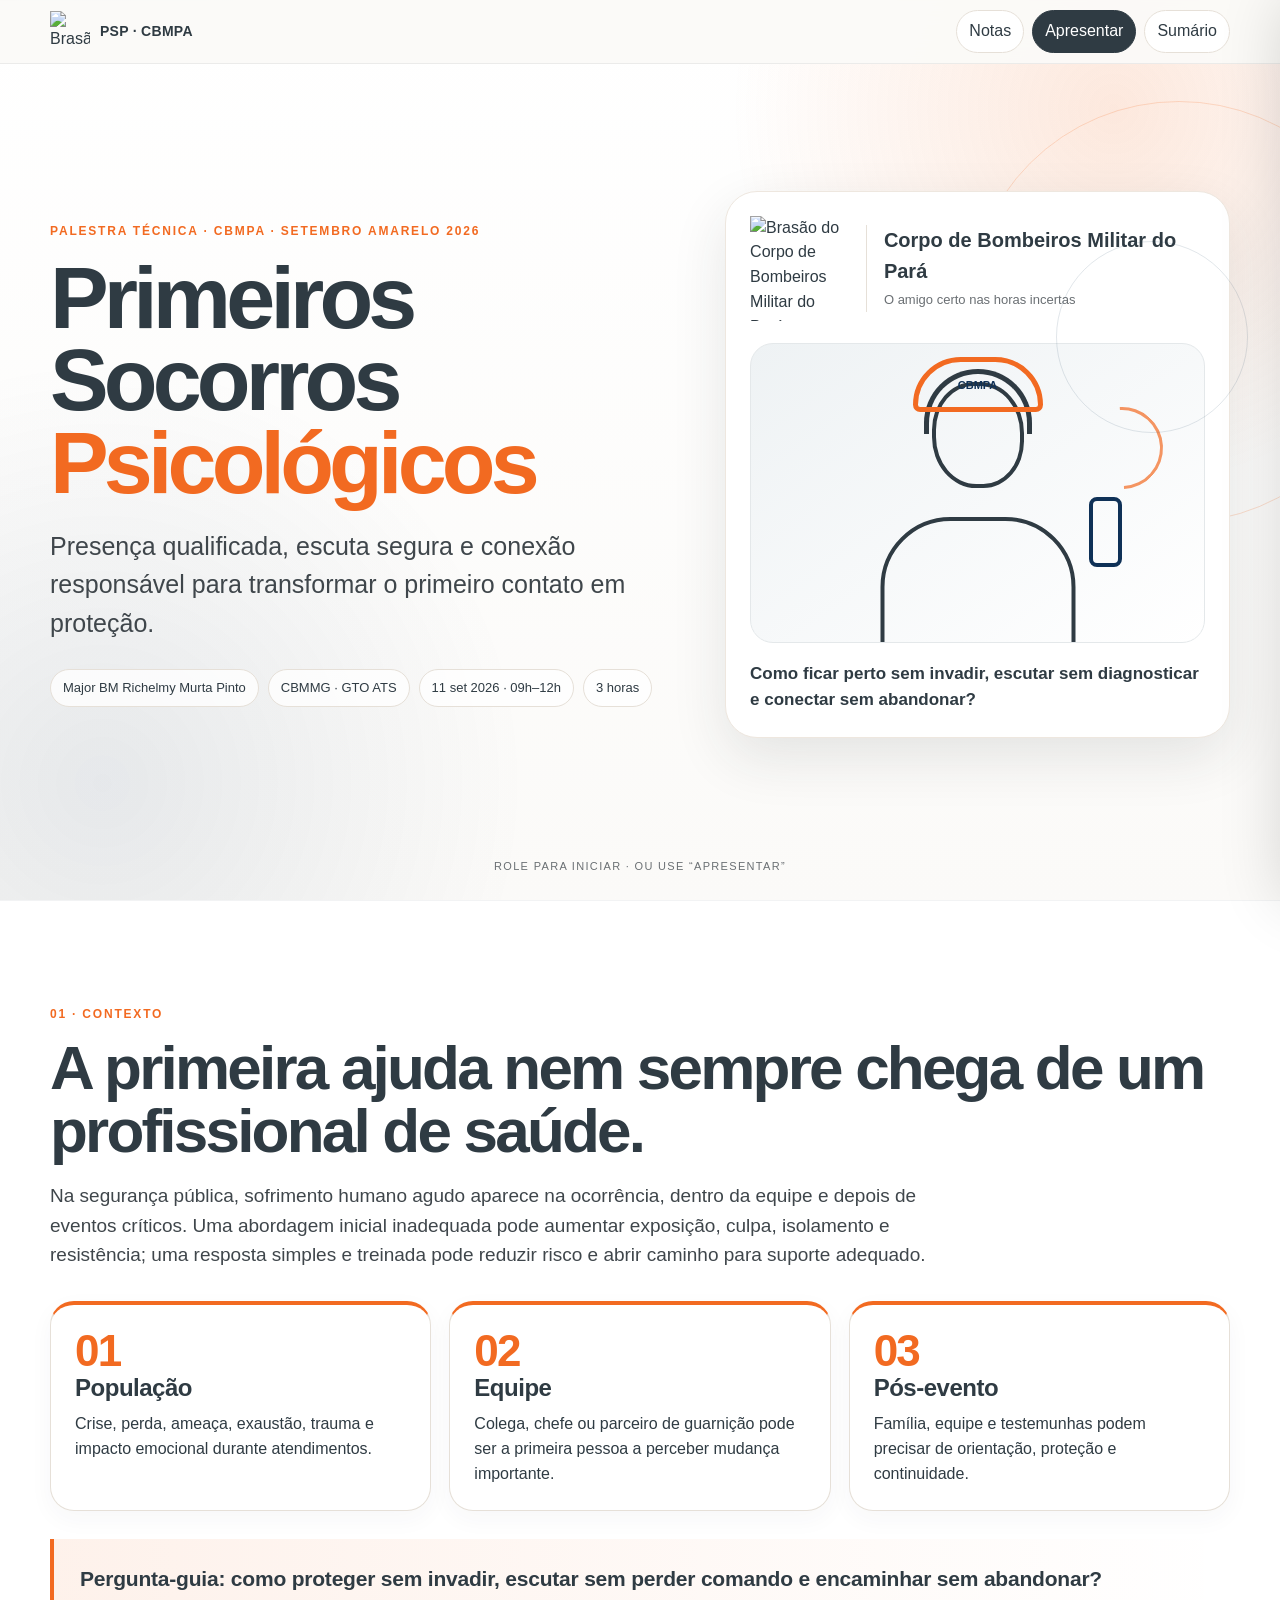
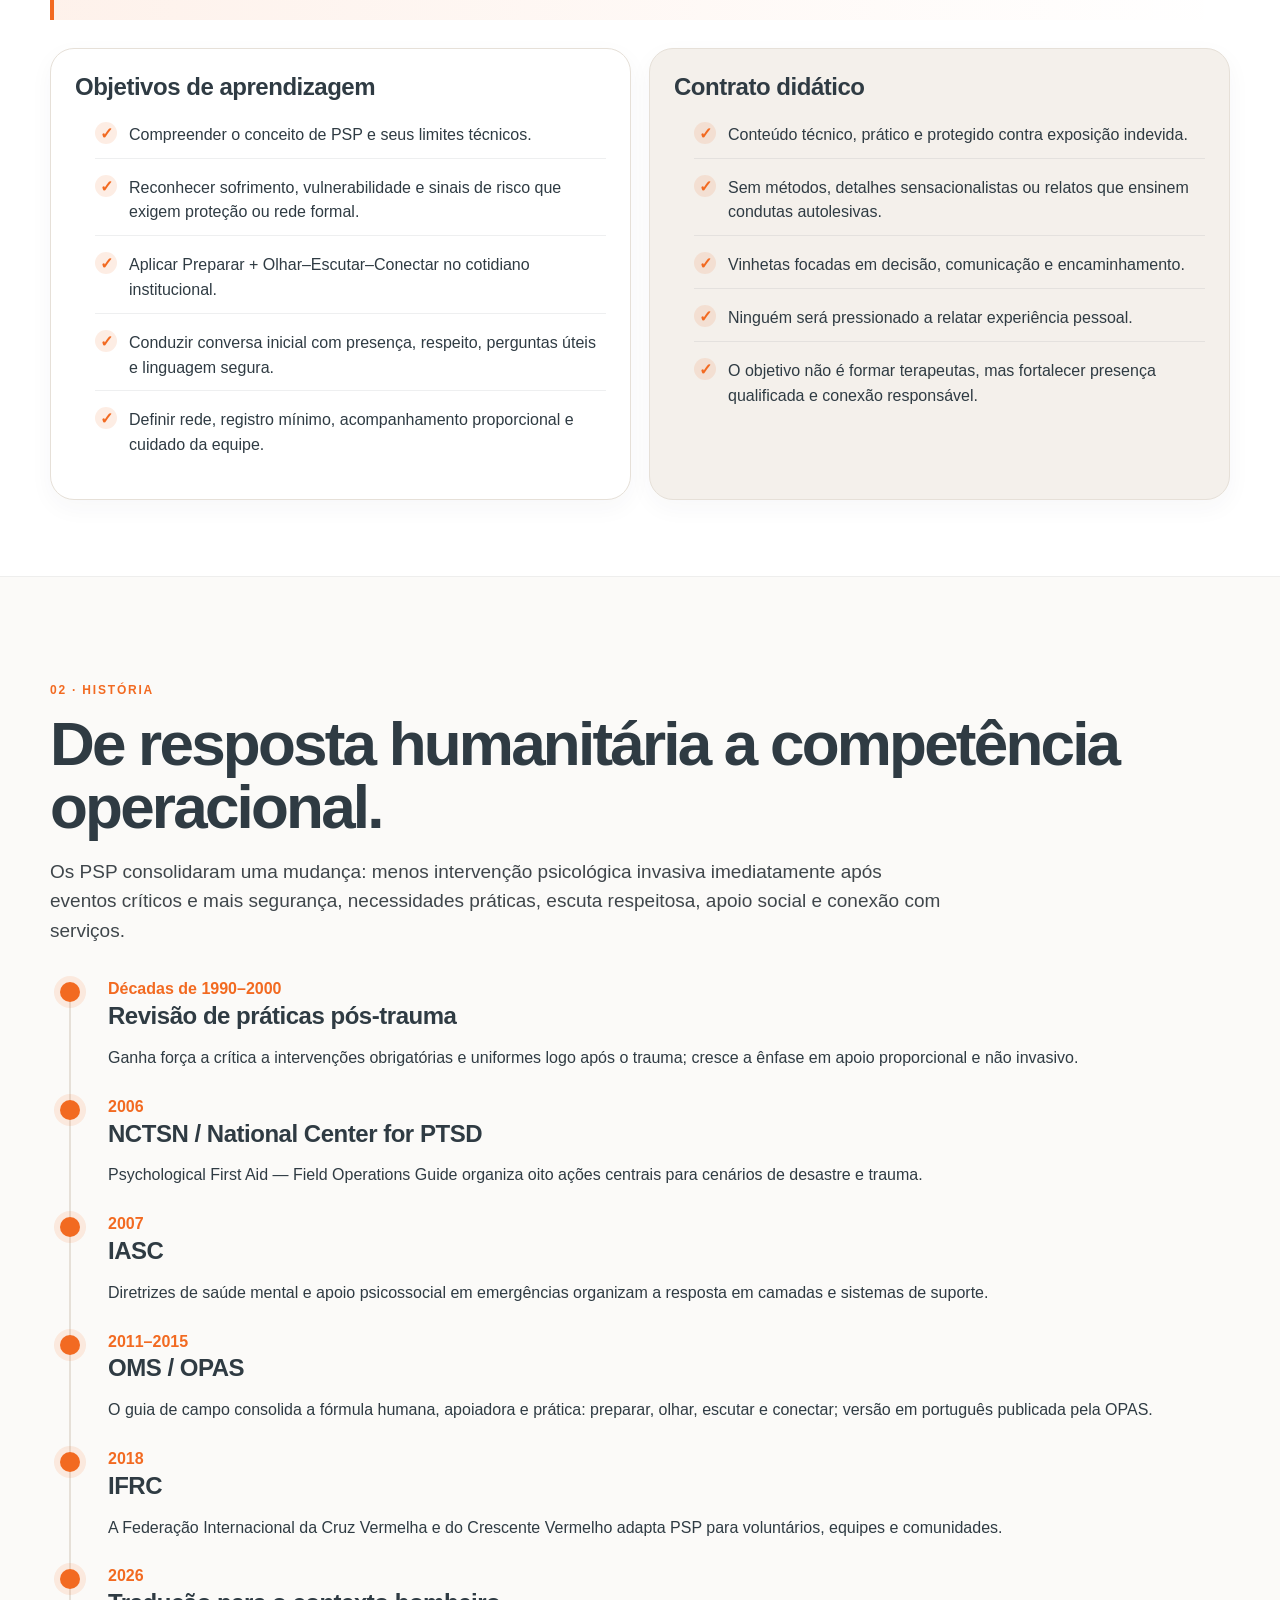
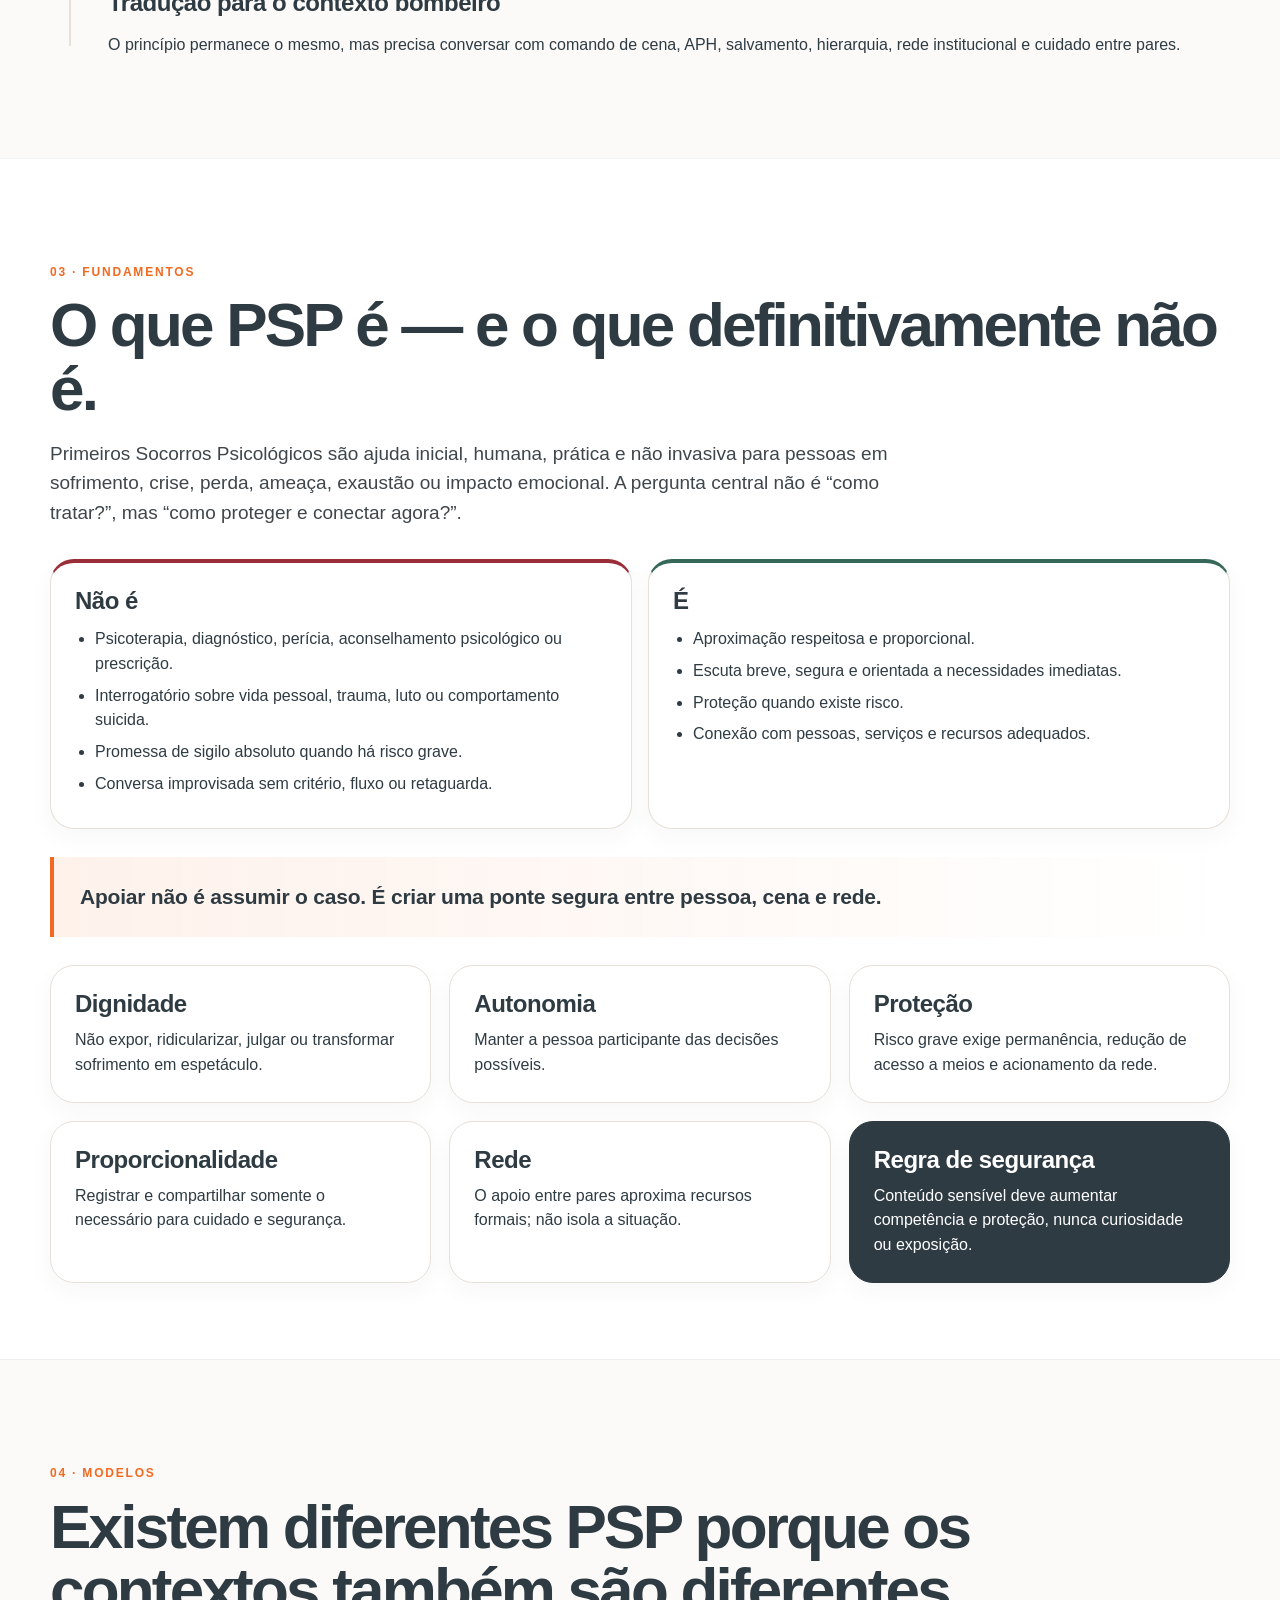
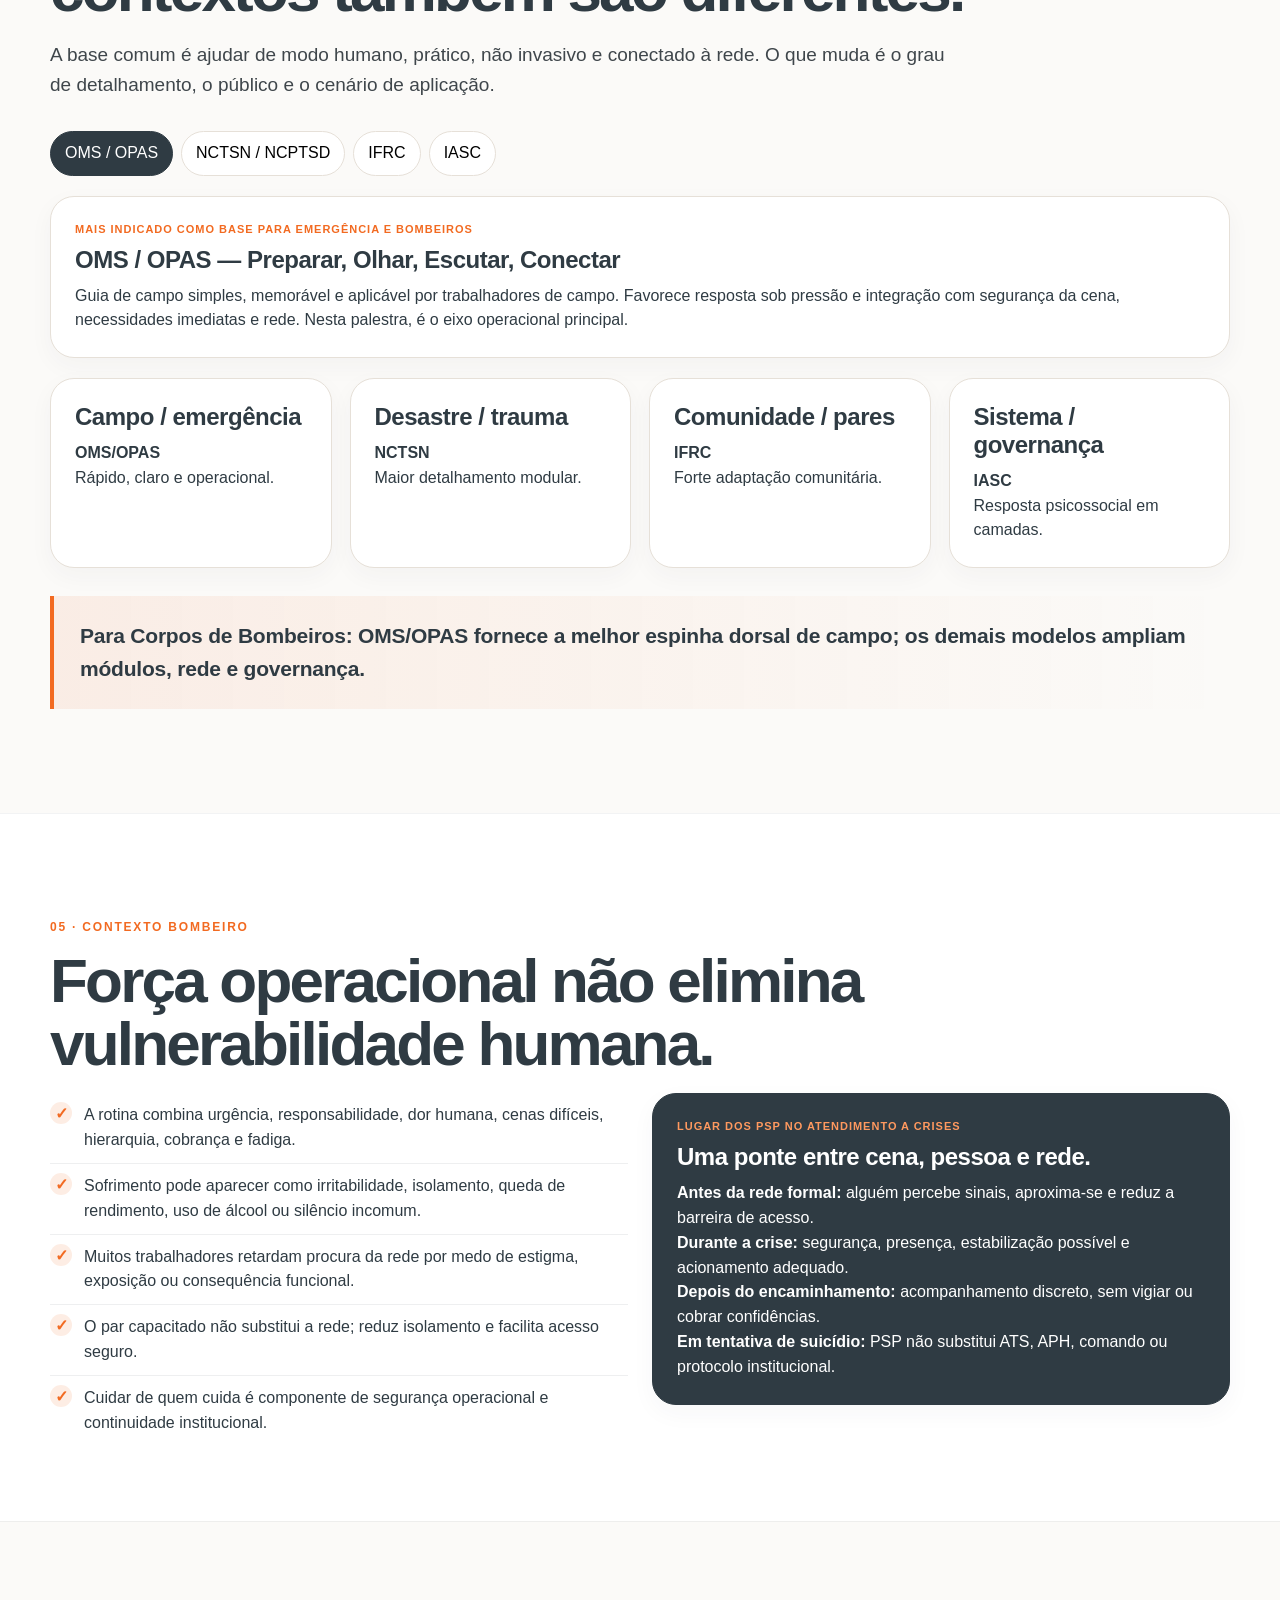
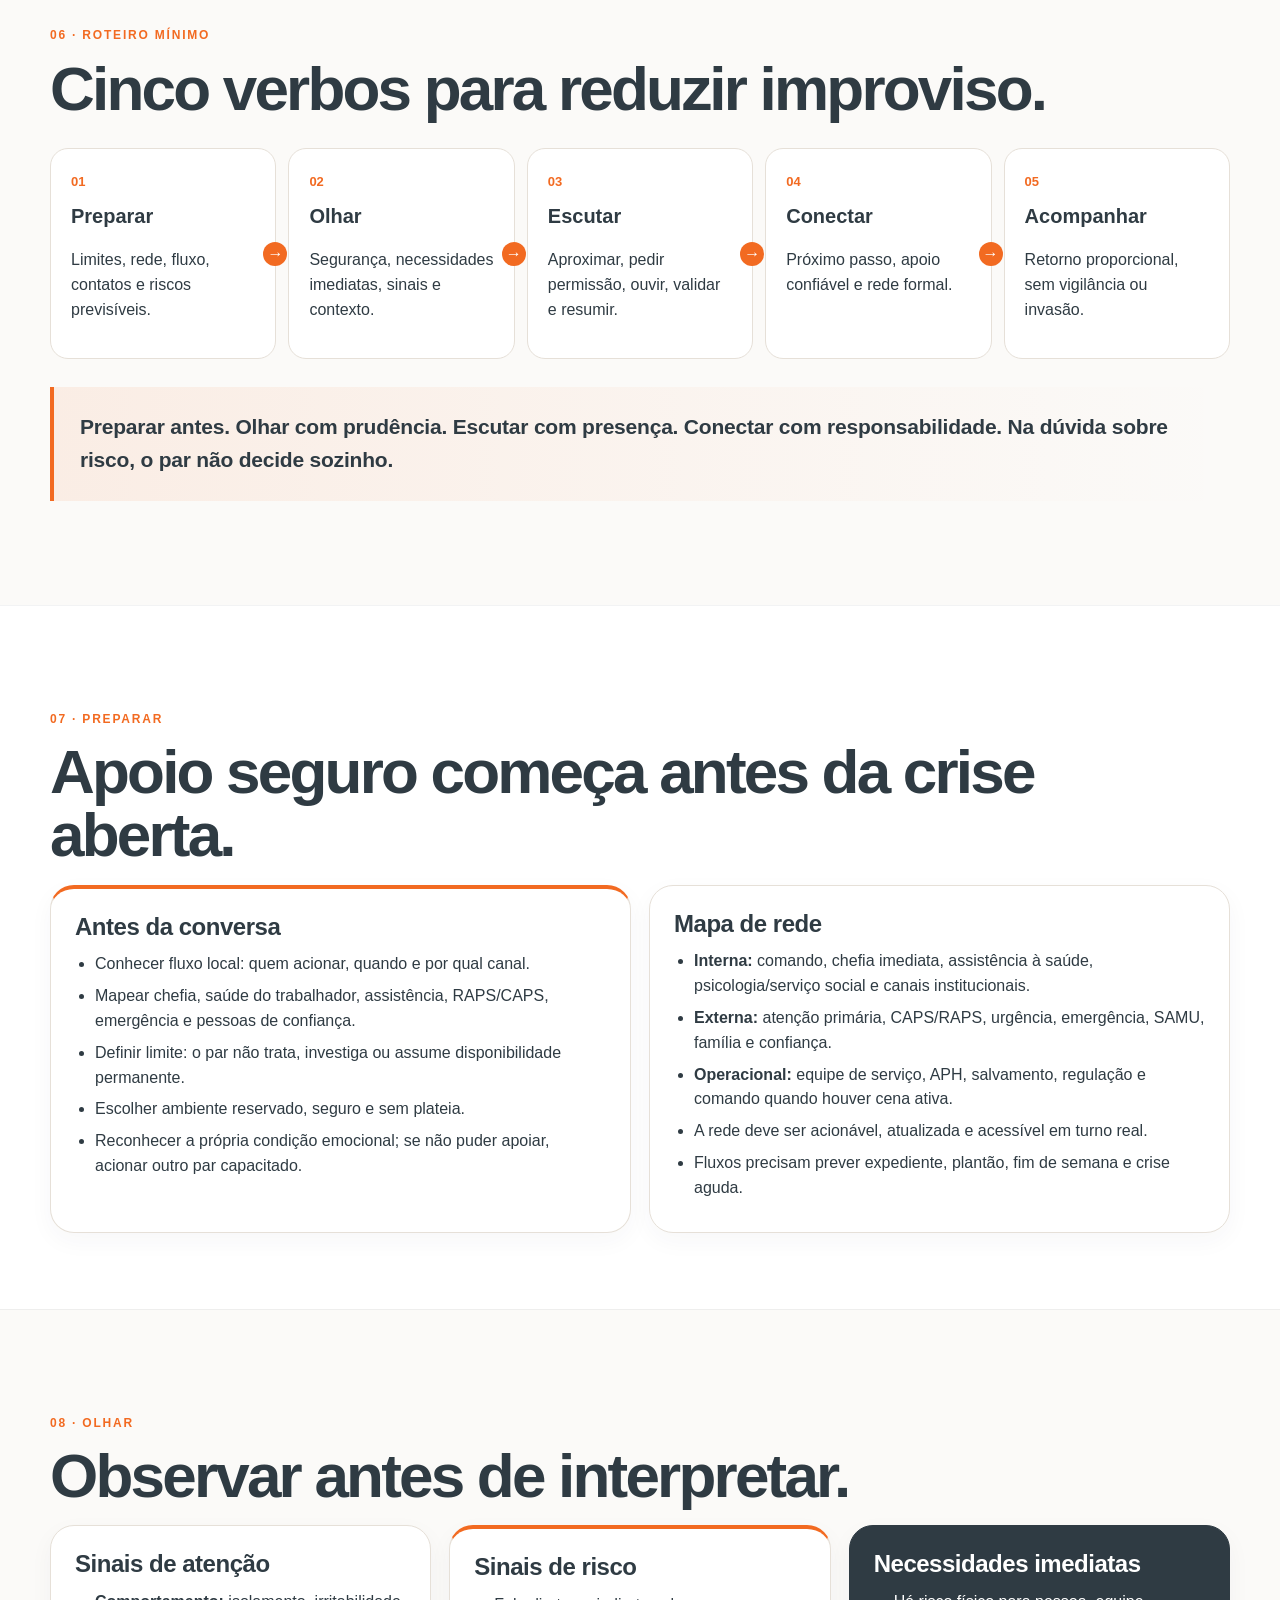
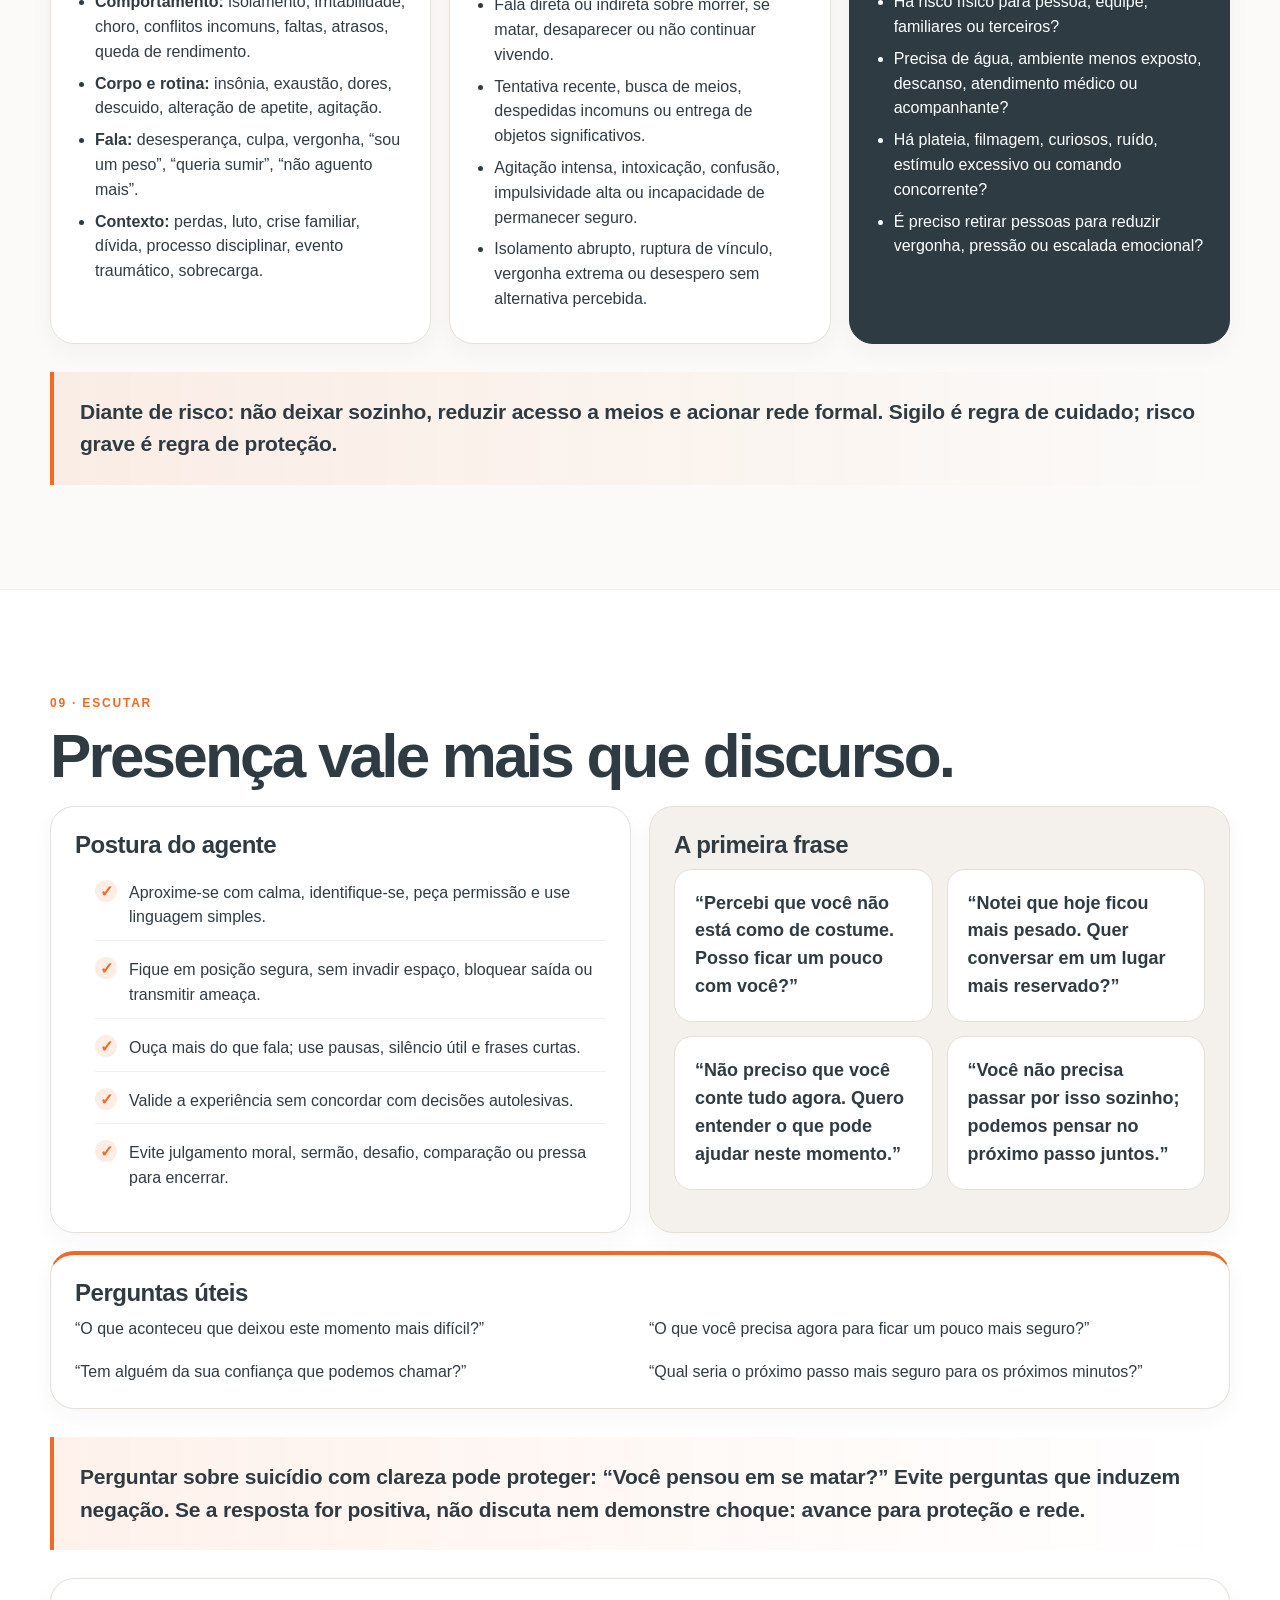
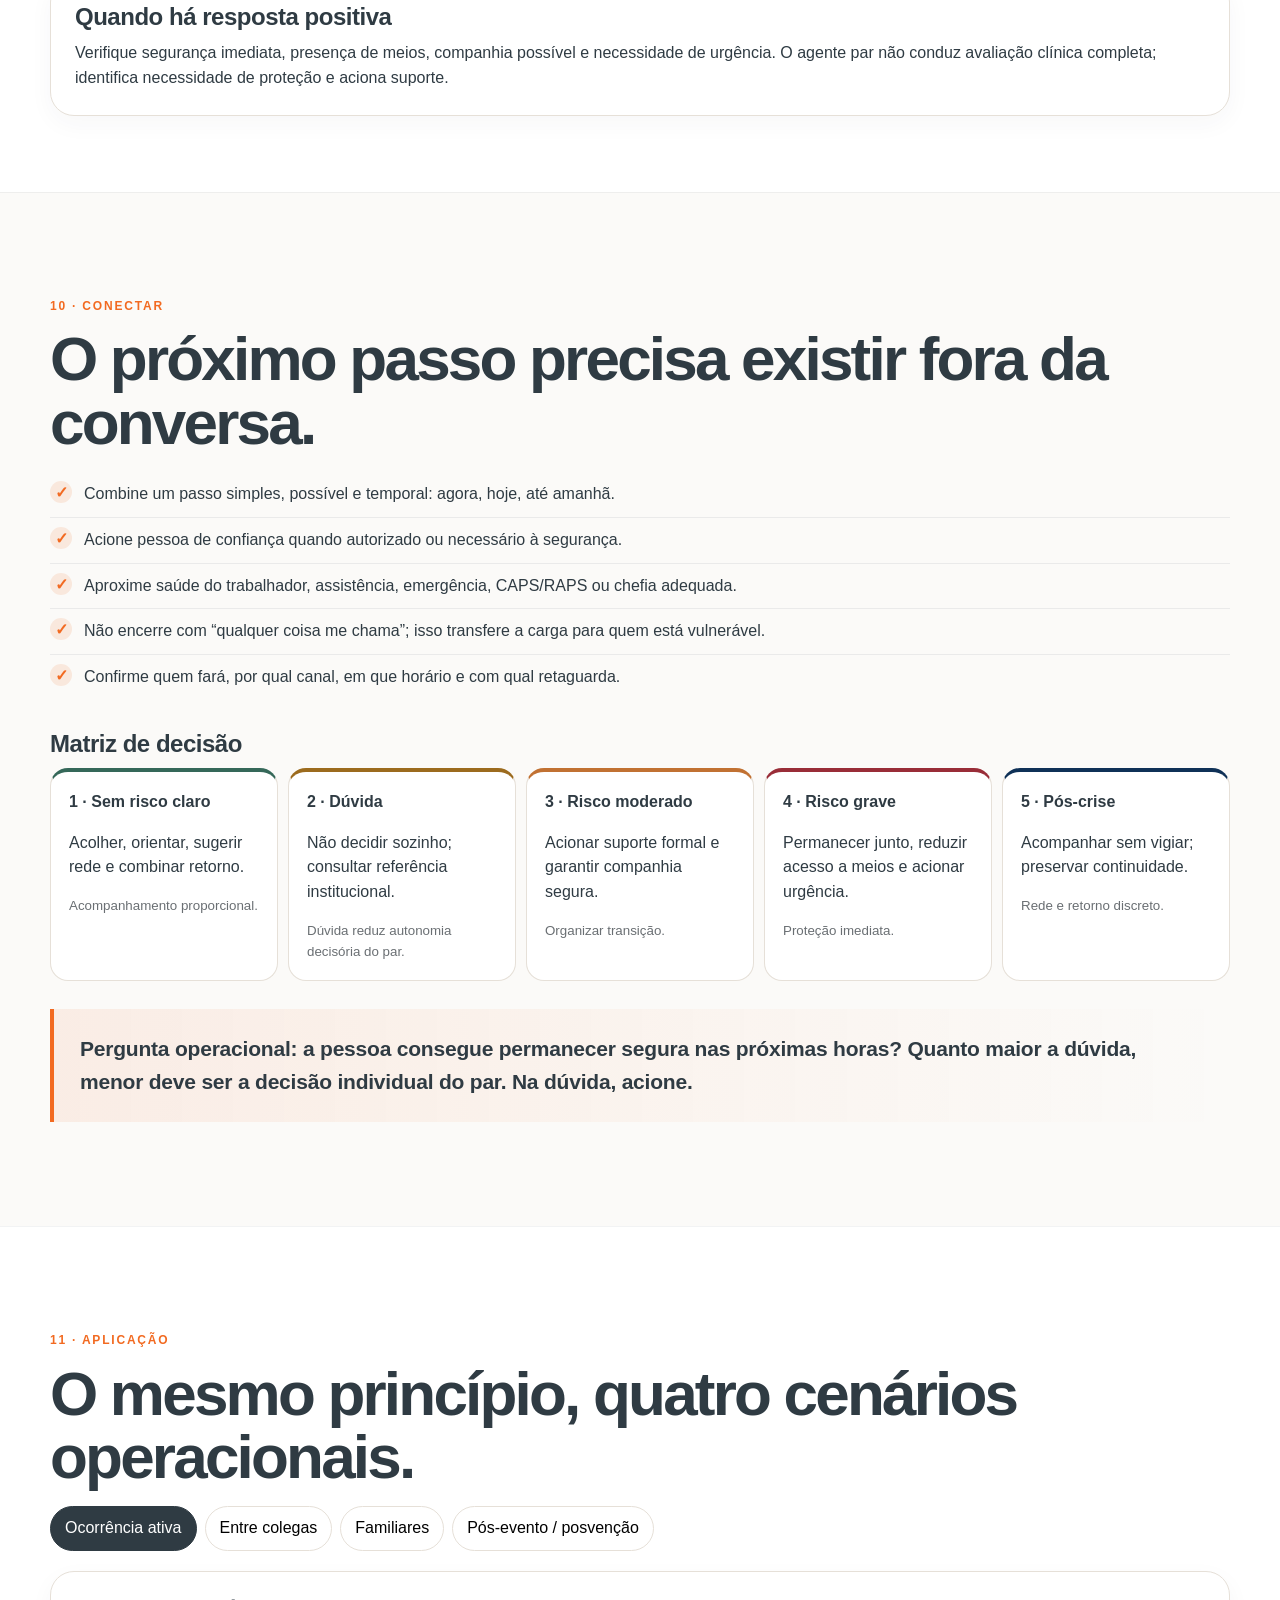
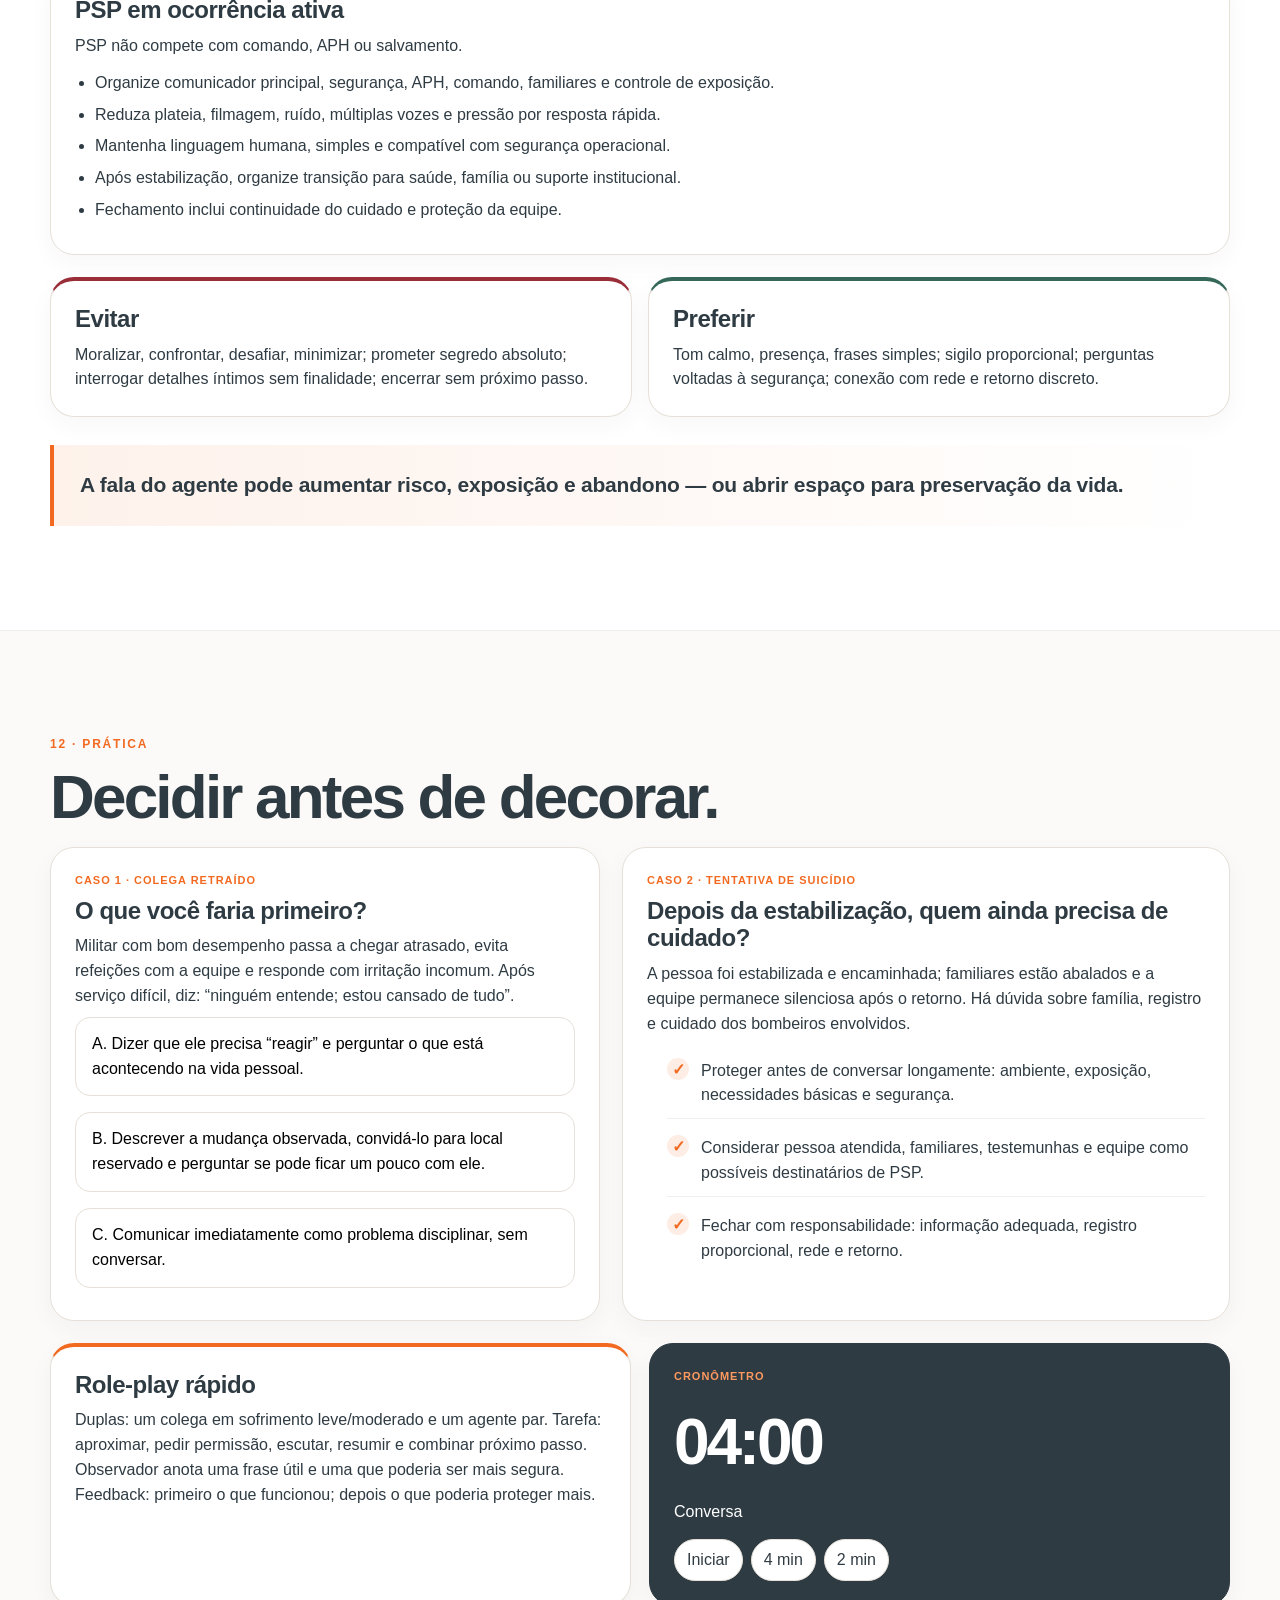
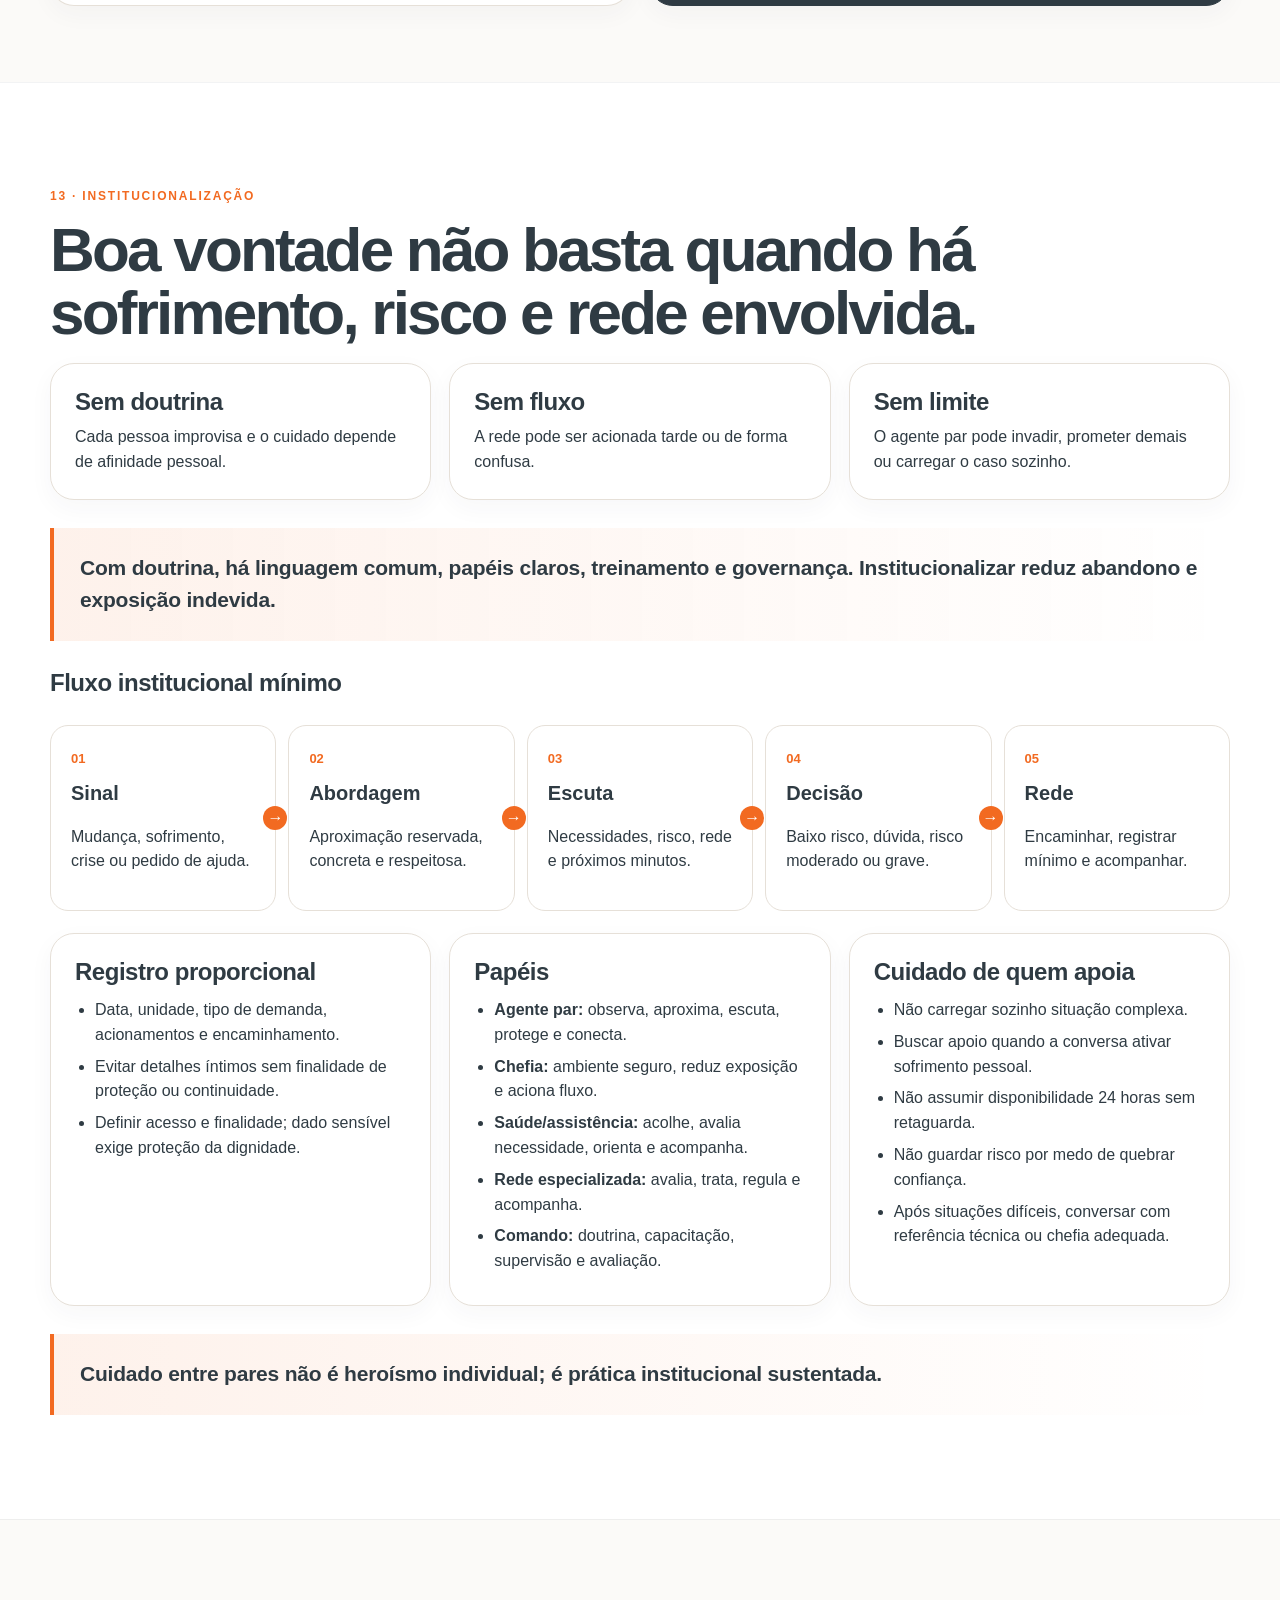
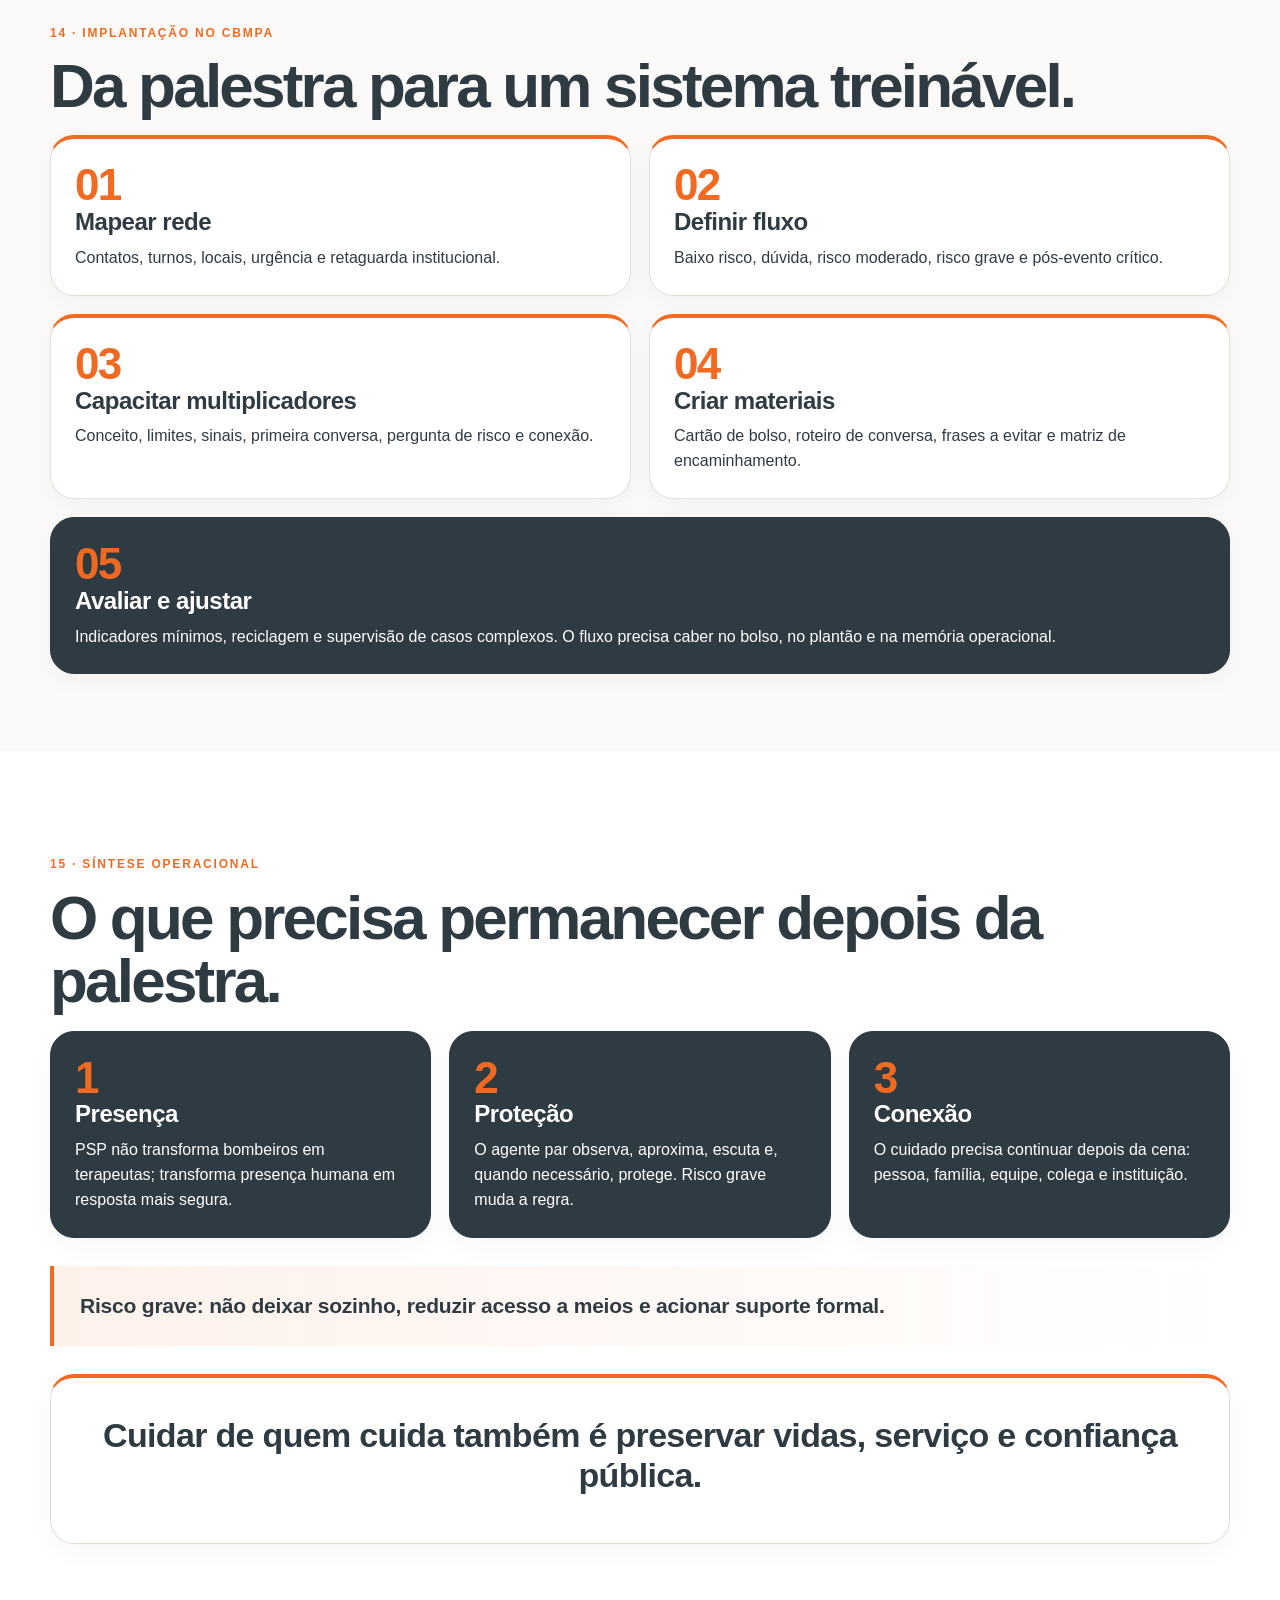
==== psp-cbmpa/index.html @ 08543540 "CBMPA: cria apresentação-web interativa de Primeiros Socorros Psicológicos" ====
<!doctype html>
<html lang="pt-BR">
<head>
<meta charset="utf-8">
<meta name="viewport" content="width=device-width,initial-scale=1,viewport-fit=cover">
<title>Primeiros Socorros Psicológicos · CBMPA</title>
<meta name="description" content="Apresentação-web interativa de Primeiros Socorros Psicológicos para o Corpo de Bombeiros Militar do Pará.">
<meta name="theme-color" content="#2f3b43">
<meta name="robots" content="noindex,nofollow,noarchive">
<meta property="og:type" content="website">
<meta property="og:title" content="Primeiros Socorros Psicológicos · CBMPA">
<meta property="og:description" content="Presença qualificada, escuta segura e conexão responsável.">
<meta property="og:image" content="https://commons.wikimedia.org/wiki/Special:Redirect/file/Bras%C3%A3o%20CBM%20PA.PNG">
<style>
:root{--ink:#2f3b43;--ink2:#3f464b;--muted:#6a6f73;--orange:#f26a21;--paper:#fbfaf8;--white:#fff;--line:#e6e0d8;--soft:#f4f0eb;--navy:#0f3157;--red:#9f2030;--gold:#d3a52d;--good:#356859;--warn:#9c6b1e;--danger:#992d38;--shadow:0 20px 55px rgba(35,42,48,.11);--radius:24px;--max:1180px}
*{box-sizing:border-box}html{scroll-behavior:smooth}body{margin:0;background:var(--paper);color:var(--ink);font-family:Aptos,"Segoe UI",Arial,sans-serif;line-height:1.55;-webkit-font-smoothing:antialiased}body.presentation{scroll-snap-type:y mandatory;overflow-y:auto}body.presentation .scene{min-height:100vh;scroll-snap-align:start;display:flex;align-items:center}body.presentation .scene>.wrap{padding-top:84px;padding-bottom:70px}a{color:inherit}button{font:inherit}img{max-width:100%;display:block}.wrap{width:min(var(--max),calc(100% - 40px));margin:auto}.topbar{position:fixed;z-index:100;inset:0 0 auto;height:64px;background:rgba(251,250,248,.94);backdrop-filter:blur(14px);border-bottom:1px solid rgba(47,59,67,.08);display:flex;align-items:center}.topbar .inner{width:min(var(--max),calc(100% - 28px));margin:auto;display:flex;gap:14px;align-items:center}.brand{display:flex;align-items:center;gap:10px;min-width:0}.brand img{width:40px;height:40px;object-fit:contain}.brand strong{font-size:14px;letter-spacing:.02em;white-space:nowrap}.progress{height:3px;background:var(--orange);position:absolute;left:0;bottom:-1px;width:0}.actions{margin-left:auto;display:flex;gap:8px}.btn{border:1px solid var(--line);background:var(--white);border-radius:999px;padding:8px 12px;color:var(--ink);cursor:pointer;transition:.2s;display:inline-flex;align-items:center;gap:7px}.btn:hover{border-color:#cfc7be;transform:translateY(-1px)}.btn.primary{background:var(--ink);color:white;border-color:var(--ink)}
.hero{min-height:100vh;display:flex;align-items:center;padding-top:64px;position:relative;overflow:hidden;background:radial-gradient(circle at 87% 12%,rgba(242,106,33,.15),transparent 28%),radial-gradient(circle at 8% 87%,rgba(15,49,87,.09),transparent 30%),linear-gradient(180deg,#fff 0%,var(--paper) 100%)}.hero:before,.hero:after{content:"";position:absolute;border-radius:50%;pointer-events:none}.hero:before{right:-110px;top:100px;width:420px;height:420px;border:1px solid rgba(242,106,33,.2)}.hero:after{right:32px;top:240px;width:190px;height:190px;border:1px solid rgba(15,49,87,.12)}.hero-grid{display:grid;grid-template-columns:1.1fr .9fr;gap:58px;align-items:center}.kicker,.eyebrow{font-weight:800;color:var(--orange);text-transform:uppercase;letter-spacing:.15em;font-size:12px}h1{font-size:clamp(49px,7vw,88px);line-height:.94;margin:16px 0 22px;letter-spacing:-.055em;font-weight:800}h1 span{display:block;color:var(--orange)}.lead{font-size:clamp(18px,2vw,25px);max-width:720px;color:var(--ink2);margin:0 0 26px}.meta{display:flex;flex-wrap:wrap;gap:9px}.pill{padding:8px 12px;border:1px solid var(--line);background:rgba(255,255,255,.8);border-radius:999px;font-size:13px}.hero-card{border-radius:32px;background:#fff;box-shadow:var(--shadow);padding:24px;border:1px solid #eee7df;position:relative;overflow:hidden}.crest-row{display:flex;align-items:center;gap:17px}.crest{width:105px;height:105px;object-fit:contain}.institution{border-left:1px solid var(--line);padding-left:17px}.institution strong{display:block;font-size:20px}.institution span{font-size:13px;color:var(--muted)}.lineart{height:300px;margin-top:22px;border-radius:23px;background:linear-gradient(145deg,#eef2f4,#fff);position:relative;overflow:hidden;border:1px solid #e4e8ea}.lineart .head{position:absolute;width:92px;height:106px;border:4px solid var(--ink);border-radius:45% 48% 44% 48%;left:50%;top:38px;transform:translateX(-50%)}.lineart .hair{position:absolute;width:108px;height:65px;border:5px solid var(--ink);border-bottom:0;border-radius:60px 60px 0 0;left:50%;top:25px;transform:translateX(-50%)}.lineart .body{position:absolute;width:195px;height:160px;border:4px solid var(--ink);border-radius:70px 70px 20px 20px;left:50%;bottom:-35px;transform:translateX(-50%)}.lineart .helmet{position:absolute;width:130px;height:55px;border:5px solid var(--orange);border-radius:80px 80px 12px 12px;left:50%;top:13px;transform:translateX(-50%)}.lineart .helmet:after{content:"CBMPA";position:absolute;left:50%;top:15px;transform:translateX(-50%);font-weight:900;font-size:11px;color:var(--navy)}.lineart .radio{position:absolute;right:18%;bottom:75px;width:33px;height:70px;border:4px solid var(--navy);border-radius:8px}.lineart .wave{position:absolute;right:9%;top:63px;width:82px;height:82px;border:3px solid rgba(242,106,33,.7);border-left-color:transparent;border-bottom-color:transparent;border-radius:50%;transform:rotate(42deg)}.hero-quote{margin-top:18px;font-size:17px;font-weight:700}.scrollcue{position:absolute;bottom:25px;left:50%;transform:translateX(-50%);font-size:11px;color:var(--muted);letter-spacing:.12em;text-transform:uppercase}
.scene{padding:104px 0 76px;border-top:1px solid rgba(47,59,67,.06)}.scene.alt{background:#fff}h2{font-size:clamp(34px,5vw,62px);line-height:1.02;letter-spacing:-.045em;margin:12px 0 18px}h3{font-size:24px;line-height:1.16;letter-spacing:-.02em;margin:0 0 10px}.section-intro{font-size:19px;color:var(--ink2);max-width:900px;margin-bottom:32px}.grid{display:grid;gap:18px}.grid.two{grid-template-columns:repeat(2,minmax(0,1fr))}.grid.three{grid-template-columns:repeat(3,minmax(0,1fr))}.grid.four{grid-template-columns:repeat(4,minmax(0,1fr))}.card{background:var(--white);border:1px solid var(--line);border-radius:var(--radius);padding:24px;box-shadow:0 8px 24px rgba(47,59,67,.04)}.card.soft{background:var(--soft)}.card.accent{border-top:4px solid var(--orange)}.card.dark{background:var(--ink);color:white;border-color:var(--ink)}.card h4{font-size:18px;margin:0 0 10px}.card p{margin:0}.card ul{margin:12px 0 0;padding-left:20px}.card li{margin:7px 0}.big-number{font-size:44px;font-weight:850;line-height:1;color:var(--orange);letter-spacing:-.04em}.callout{margin:28px 0;padding:24px 26px;border-left:4px solid var(--orange);background:linear-gradient(90deg,rgba(242,106,33,.09),transparent);border-radius:0 18px 18px 0;font-size:21px;font-weight:700;letter-spacing:-.01em}.timeline{position:relative;margin-top:20px}.timeline:before{content:"";position:absolute;left:19px;top:12px;bottom:12px;width:2px;background:var(--line)}.timeline-item{position:relative;padding-left:58px;margin:0 0 24px}.timeline-item:before{content:"";position:absolute;left:10px;top:5px;width:20px;height:20px;border-radius:50%;background:var(--orange);box-shadow:0 0 0 6px rgba(242,106,33,.12)}.timeline-item time{font-weight:850;color:var(--orange)}.tabs{display:flex;gap:8px;flex-wrap:wrap;margin:0 0 20px}.tab{border:1px solid var(--line);background:#fff;border-radius:999px;padding:9px 14px;cursor:pointer}.tab.active{background:var(--ink);color:#fff;border-color:var(--ink)}.tabpanels>[data-panel]{display:none}.tabpanels>[data-panel].active{display:block}.tag{font-size:11px;font-weight:850;letter-spacing:.09em;text-transform:uppercase;color:var(--orange);margin-bottom:8px}.flow{display:grid;grid-template-columns:repeat(5,1fr);gap:12px;margin-top:28px}.step{padding:20px;border:1px solid var(--line);border-radius:18px;background:#fff;position:relative;min-height:150px}.step .n{font-size:13px;color:var(--orange);font-weight:850}.step h4{font-size:20px;margin:7px 0}.step:not(:last-child):after{content:"→";position:absolute;right:-12px;top:50%;transform:translateY(-50%);z-index:2;width:24px;height:24px;border-radius:50%;background:var(--orange);color:white;display:grid;place-items:center;font-weight:850}.split{display:grid;grid-template-columns:1fr 1fr;gap:24px;align-items:start}.checks{list-style:none;padding:0;margin:0}.checks li{padding:10px 0 10px 34px;position:relative;border-bottom:1px solid rgba(47,59,67,.08)}.checks li:last-child{border:0}.checks li:before{content:"✓";position:absolute;left:0;top:9px;width:22px;height:22px;border-radius:50%;display:grid;place-items:center;background:rgba(242,106,33,.12);color:var(--orange);font-weight:900}.compare{display:grid;grid-template-columns:1fr 1fr;gap:16px}.compare .no{border-top:4px solid var(--danger)}.compare .yes{border-top:4px solid var(--good)}.quote-grid{display:grid;grid-template-columns:repeat(2,1fr);gap:14px}.speech{padding:20px;border:1px solid var(--line);border-radius:18px;background:white;font-size:18px;font-weight:650}.matrix{display:grid;grid-template-columns:repeat(5,1fr);gap:10px}.risk{padding:18px;border-radius:18px;background:#fff;border:1px solid var(--line);min-height:190px}.risk strong{display:block;margin-bottom:10px}.risk small{display:block;margin-top:12px;color:var(--muted)}.r1{border-top:4px solid var(--good)}.r2{border-top:4px solid var(--warn)}.r3{border-top:4px solid #c17132}.r4{border-top:4px solid var(--danger)}.r5{border-top:4px solid var(--navy)}.scenario{display:grid;grid-template-columns:.95fr 1.05fr;gap:22px}.choice{width:100%;text-align:left;border:1px solid var(--line);border-radius:15px;background:#fff;padding:14px 16px;margin:8px 0;cursor:pointer}.choice:hover{border-color:var(--orange)}.feedback{display:none;margin-top:12px;padding:16px;border-radius:14px;background:var(--soft)}.feedback.show{display:block}.timer{font-size:64px;font-weight:850;letter-spacing:-.05em;margin:8px 0}.timer-controls{display:flex;gap:8px;flex-wrap:wrap}.mini{font-size:13px;color:var(--muted)}.ref-list{columns:2;column-gap:32px}.ref{break-inside:avoid;margin:0 0 16px;padding:0 0 16px;border-bottom:1px solid var(--line)}.footer{padding:44px 0 70px;background:var(--ink);color:white}.footer img{width:66px;background:#fff;border-radius:50%;padding:4px;margin-bottom:14px}
.navdrawer{position:fixed;z-index:120;top:0;right:0;height:100%;width:min(420px,92vw);background:#fff;box-shadow:-18px 0 60px rgba(0,0,0,.16);padding:84px 24px 30px;transform:translateX(105%);transition:.25s;overflow:auto}.navdrawer.open{transform:none}.navdrawer a{display:block;padding:11px 10px;text-decoration:none;border-bottom:1px solid var(--line)}.navdrawer a:hover{color:var(--orange)}.backdrop{position:fixed;z-index:110;inset:0;background:rgba(20,25,30,.35);display:none}.backdrop.show{display:block}.presenter{position:fixed;z-index:130;left:20px;bottom:20px;width:min(560px,calc(100% - 40px));background:#171d21;color:white;border-radius:18px;padding:20px 46px 20px 20px;box-shadow:var(--shadow);display:none}.presenter.show{display:block}.presenter .close{position:absolute;right:12px;top:10px;border:0;background:transparent;color:white;font-size:24px;cursor:pointer}.presenter strong{color:#ff995f}.presenter div{margin-top:6px}.mobile-only{display:none}
@media(max-width:900px){.hero-grid,.split,.scenario{grid-template-columns:1fr}.hero-card{max-width:620px}.grid.four,.grid.three{grid-template-columns:repeat(2,1fr)}.flow,.matrix{grid-template-columns:1fr 1fr}.step:not(:last-child):after{display:none}.ref-list{columns:1}.brand strong{display:none}.actions .label{display:none}}
@media(max-width:620px){.wrap{width:min(100% - 24px,var(--max))}.hero{padding-top:78px}.hero-grid{gap:28px}h1{font-size:48px}.lineart{height:250px}.grid.two,.grid.three,.grid.four,.flow,.matrix,.compare,.quote-grid{grid-template-columns:1fr}.scene{padding:86px 0 60px}.card{padding:20px}.topbar .inner{width:calc(100% - 18px)}.btn{padding:8px 10px}.mobile-only{display:inline}.scrollcue{display:none}}
@media(prefers-reduced-motion:reduce){html{scroll-behavior:auto}.btn,.navdrawer{transition:none}}
@media print{.topbar,.scrollcue,.presenter,.navdrawer,.backdrop,.choice,.timer-controls{display:none!important}.hero,.scene{min-height:auto!important;padding:28px 0!important;break-inside:avoid}.card{box-shadow:none}body{background:#fff}.ref-list{columns:1}}
</style>
</head>
<body>
<header class="topbar"><div class="inner"><div class="brand"><img src="https://commons.wikimedia.org/wiki/Special:Redirect/file/Bras%C3%A3o%20CBM%20PA.PNG" alt="Brasão do CBMPA"><strong>PSP · CBMPA</strong></div><div class="actions"><button class="btn" id="presenterBtn" title="Notas do instrutor">Notas</button><button class="btn primary" id="modeBtn"><span class="label">Apresentar</span><span class="mobile-only">▶</span></button><button class="btn" id="menuBtn">Sumário</button></div></div><div class="progress" id="progress"></div></header>
<div class="backdrop" id="backdrop"></div>
<nav class="navdrawer" id="drawer" aria-label="Sumário"><div class="eyebrow">Navegação</div><h3>Primeiros Socorros Psicológicos</h3><a href="#abertura">Abertura</a><a href="#contexto">Contexto e objetivos</a><a href="#historia">História dos PSP</a><a href="#conceito">Conceito, limites e princípios</a><a href="#modelos">Modelos de PSP</a><a href="#bombeiro">PSP no contexto bombeiro</a><a href="#roteiro">Roteiro operacional</a><a href="#preparar">Preparar</a><a href="#olhar">Olhar</a><a href="#escutar">Escutar</a><a href="#conectar">Conectar</a><a href="#aplicacao">Aplicações</a><a href="#pratica">Casos e role-play</a><a href="#institucional">Sistema institucional</a><a href="#implantacao">Implantação no CBMPA</a><a href="#sintese">Síntese</a><a href="#referencias">Referências</a></nav>
<main>
<section class="hero scene" id="abertura" data-note="Abra situando o contrato: PSP é repertório operacional de ajuda inicial; não é formação clínica nem psicoterapia."><div class="wrap hero-grid"><div><div class="kicker">Palestra técnica · CBMPA · Setembro Amarelo 2026</div><h1>Primeiros Socorros <span>Psicológicos</span></h1><p class="lead">Presença qualificada, escuta segura e conexão responsável para transformar o primeiro contato em proteção.</p><div class="meta"><span class="pill">Major BM Richelmy Murta Pinto</span><span class="pill">CBMMG · GTO ATS</span><span class="pill">11 set 2026 · 09h–12h</span><span class="pill">3 horas</span></div></div><div class="hero-card"><div class="crest-row"><img class="crest" src="https://commons.wikimedia.org/wiki/Special:Redirect/file/Bras%C3%A3o%20CBM%20PA.PNG" alt="Brasão do Corpo de Bombeiros Militar do Pará"><div class="institution"><strong>Corpo de Bombeiros Militar do Pará</strong><span>O amigo certo nas horas incertas</span></div></div><div class="lineart" aria-label="Ilustração em traço de um bombeiro"><div class="head"></div><div class="hair"></div><div class="helmet"></div><div class="body"></div><div class="radio"></div><div class="wave"></div></div><div class="hero-quote">Como ficar perto sem invadir, escutar sem diagnosticar e conectar sem abandonar?</div></div></div><div class="scrollcue">Role para iniciar · ou use “Apresentar”</div></section>

<section class="scene alt" id="contexto" data-note="Mostre por que PSP é relevante em três territórios: população atendida, ambiente de trabalho e pós-evento crítico."><div class="wrap"><div class="eyebrow">01 · Contexto</div><h2>A primeira ajuda nem sempre chega de um profissional de saúde.</h2><p class="section-intro">Na segurança pública, sofrimento humano agudo aparece na ocorrência, dentro da equipe e depois de eventos críticos. Uma abordagem inicial inadequada pode aumentar exposição, culpa, isolamento e resistência; uma resposta simples e treinada pode reduzir risco e abrir caminho para suporte adequado.</p><div class="grid three"><div class="card accent"><span class="big-number">01</span><h3>População</h3><p>Crise, perda, ameaça, exaustão, trauma e impacto emocional durante atendimentos.</p></div><div class="card accent"><span class="big-number">02</span><h3>Equipe</h3><p>Colega, chefe ou parceiro de guarnição pode ser a primeira pessoa a perceber mudança importante.</p></div><div class="card accent"><span class="big-number">03</span><h3>Pós-evento</h3><p>Família, equipe e testemunhas podem precisar de orientação, proteção e continuidade.</p></div></div><div class="callout">Pergunta-guia: como proteger sem invadir, escutar sem perder comando e encaminhar sem abandonar?</div><div class="grid two"><div class="card"><h3>Objetivos de aprendizagem</h3><ul class="checks"><li>Compreender o conceito de PSP e seus limites técnicos.</li><li>Reconhecer sofrimento, vulnerabilidade e sinais de risco que exigem proteção ou rede formal.</li><li>Aplicar Preparar + Olhar–Escutar–Conectar no cotidiano institucional.</li><li>Conduzir conversa inicial com presença, respeito, perguntas úteis e linguagem segura.</li><li>Definir rede, registro mínimo, acompanhamento proporcional e cuidado da equipe.</li></ul></div><div class="card soft"><h3>Contrato didático</h3><ul class="checks"><li>Conteúdo técnico, prático e protegido contra exposição indevida.</li><li>Sem métodos, detalhes sensacionalistas ou relatos que ensinem condutas autolesivas.</li><li>Vinhetas focadas em decisão, comunicação e encaminhamento.</li><li>Ninguém será pressionado a relatar experiência pessoal.</li><li>O objetivo não é formar terapeutas, mas fortalecer presença qualificada e conexão responsável.</li></ul></div></div></div></section>

<section class="scene" id="historia" data-note="Apresente a história como convergência entre resposta humanitária, trauma, apoio psicossocial e operacionalização de campo."><div class="wrap"><div class="eyebrow">02 · História</div><h2>De resposta humanitária a competência operacional.</h2><p class="section-intro">Os PSP consolidaram uma mudança: menos intervenção psicológica invasiva imediatamente após eventos críticos e mais segurança, necessidades práticas, escuta respeitosa, apoio social e conexão com serviços.</p><div class="timeline"><div class="timeline-item"><time>Décadas de 1990–2000</time><h3>Revisão de práticas pós-trauma</h3><p>Ganha força a crítica a intervenções obrigatórias e uniformes logo após o trauma; cresce a ênfase em apoio proporcional e não invasivo.</p></div><div class="timeline-item"><time>2006</time><h3>NCTSN / National Center for PTSD</h3><p>Psychological First Aid — Field Operations Guide organiza oito ações centrais para cenários de desastre e trauma.</p></div><div class="timeline-item"><time>2007</time><h3>IASC</h3><p>Diretrizes de saúde mental e apoio psicossocial em emergências organizam a resposta em camadas e sistemas de suporte.</p></div><div class="timeline-item"><time>2011–2015</time><h3>OMS / OPAS</h3><p>O guia de campo consolida a fórmula humana, apoiadora e prática: preparar, olhar, escutar e conectar; versão em português publicada pela OPAS.</p></div><div class="timeline-item"><time>2018</time><h3>IFRC</h3><p>A Federação Internacional da Cruz Vermelha e do Crescente Vermelho adapta PSP para voluntários, equipes e comunidades.</p></div><div class="timeline-item"><time>2026</time><h3>Tradução para o contexto bombeiro</h3><p>O princípio permanece o mesmo, mas precisa conversar com comando de cena, APH, salvamento, hierarquia, rede institucional e cuidado entre pares.</p></div></div></div></section>

<section class="scene alt" id="conceito" data-note="Fixe a distinção: PSP é ajuda inicial humana, prática e não invasiva; limite técnico é parte da segurança."><div class="wrap"><div class="eyebrow">03 · Fundamentos</div><h2>O que PSP é — e o que definitivamente não é.</h2><p class="section-intro">Primeiros Socorros Psicológicos são ajuda inicial, humana, prática e não invasiva para pessoas em sofrimento, crise, perda, ameaça, exaustão ou impacto emocional. A pergunta central não é “como tratar?”, mas “como proteger e conectar agora?”.</p><div class="compare"><div class="card no"><h3>Não é</h3><ul><li>Psicoterapia, diagnóstico, perícia, aconselhamento psicológico ou prescrição.</li><li>Interrogatório sobre vida pessoal, trauma, luto ou comportamento suicida.</li><li>Promessa de sigilo absoluto quando há risco grave.</li><li>Conversa improvisada sem critério, fluxo ou retaguarda.</li></ul></div><div class="card yes"><h3>É</h3><ul><li>Aproximação respeitosa e proporcional.</li><li>Escuta breve, segura e orientada a necessidades imediatas.</li><li>Proteção quando existe risco.</li><li>Conexão com pessoas, serviços e recursos adequados.</li></ul></div></div><div class="callout">Apoiar não é assumir o caso. É criar uma ponte segura entre pessoa, cena e rede.</div><div class="grid three"><div class="card"><h3>Dignidade</h3><p>Não expor, ridicularizar, julgar ou transformar sofrimento em espetáculo.</p></div><div class="card"><h3>Autonomia</h3><p>Manter a pessoa participante das decisões possíveis.</p></div><div class="card"><h3>Proteção</h3><p>Risco grave exige permanência, redução de acesso a meios e acionamento da rede.</p></div><div class="card"><h3>Proporcionalidade</h3><p>Registrar e compartilhar somente o necessário para cuidado e segurança.</p></div><div class="card"><h3>Rede</h3><p>O apoio entre pares aproxima recursos formais; não isola a situação.</p></div><div class="card dark"><h3>Regra de segurança</h3><p>Conteúdo sensível deve aumentar competência e proteção, nunca curiosidade ou exposição.</p></div></div></div></section>

<section class="scene" id="modelos" data-note="Diferencie guia operacional, arquitetura de sistema e modelo modular. Para bombeiros, OMS/OPAS é a espinha dorsal mais direta."><div class="wrap"><div class="eyebrow">04 · Modelos</div><h2>Existem diferentes PSP porque os contextos também são diferentes.</h2><p class="section-intro">A base comum é ajudar de modo humano, prático, não invasivo e conectado à rede. O que muda é o grau de detalhamento, o público e o cenário de aplicação.</p><div class="tabs"><button class="tab active" data-tab="oms">OMS / OPAS</button><button class="tab" data-tab="nctsn">NCTSN / NCPTSD</button><button class="tab" data-tab="ifrc">IFRC</button><button class="tab" data-tab="iasc">IASC</button></div><div class="tabpanels"><div class="card active" data-panel="oms"><div class="tag">Mais indicado como base para emergência e bombeiros</div><h3>OMS / OPAS — Preparar, Olhar, Escutar, Conectar</h3><p>Guia de campo simples, memorável e aplicável por trabalhadores de campo. Favorece resposta sob pressão e integração com segurança da cena, necessidades imediatas e rede. Nesta palestra, é o eixo operacional principal.</p></div><div class="card" data-panel="nctsn"><div class="tag">Mais detalhado e modular</div><h3>NCTSN / National Center for PTSD</h3><p>Field Operations Guide estruturado em ações centrais: contato e engajamento; segurança e conforto; estabilização; coleta de informações; assistência prática; conexão com suportes sociais; informação sobre enfrentamento; ligação com serviços colaborativos. Útil em desastres, trauma e capacitações mais extensas.</p></div><div class="card" data-panel="ifrc"><div class="tag">Comunidade, voluntariado e pares</div><h3>IFRC</h3><p>Adapta PSP para equipes da Cruz Vermelha/Crescente Vermelho, voluntários e apoio comunitário. É especialmente útil quando a resposta depende de redes locais, voluntariado e cuidado entre pares.</p></div><div class="card" data-panel="iasc"><div class="tag">Arquitetura de sistema</div><h3>IASC</h3><p>Não é apenas um roteiro de conversa; organiza saúde mental e apoio psicossocial em emergências como sistema em camadas, do suporte básico e comunitário aos serviços especializados. É referência para governança e integração da rede.</p></div></div><div class="grid four" style="margin-top:20px"><div class="card"><h3>Campo / emergência</h3><p><strong>OMS/OPAS</strong><br>Rápido, claro e operacional.</p></div><div class="card"><h3>Desastre / trauma</h3><p><strong>NCTSN</strong><br>Maior detalhamento modular.</p></div><div class="card"><h3>Comunidade / pares</h3><p><strong>IFRC</strong><br>Forte adaptação comunitária.</p></div><div class="card"><h3>Sistema / governança</h3><p><strong>IASC</strong><br>Resposta psicossocial em camadas.</p></div></div><div class="callout">Para Corpos de Bombeiros: OMS/OPAS fornece a melhor espinha dorsal de campo; os demais modelos ampliam módulos, rede e governança.</div></div></section>

<section class="scene alt" id="bombeiro" data-note="Normalize o tema sem banalizá-lo: profissionais fortes também podem precisar de apoio; procurar ajuda não reduz competência operacional."><div class="wrap"><div class="eyebrow">05 · Contexto bombeiro</div><h2>Força operacional não elimina vulnerabilidade humana.</h2><div class="split"><div><ul class="checks"><li>A rotina combina urgência, responsabilidade, dor humana, cenas difíceis, hierarquia, cobrança e fadiga.</li><li>Sofrimento pode aparecer como irritabilidade, isolamento, queda de rendimento, uso de álcool ou silêncio incomum.</li><li>Muitos trabalhadores retardam procura da rede por medo de estigma, exposição ou consequência funcional.</li><li>O par capacitado não substitui a rede; reduz isolamento e facilita acesso seguro.</li><li>Cuidar de quem cuida é componente de segurança operacional e continuidade institucional.</li></ul></div><div class="card dark"><div class="tag" style="color:#ff995f">Lugar dos PSP no atendimento a crises</div><h3>Uma ponte entre cena, pessoa e rede.</h3><p><strong>Antes da rede formal:</strong> alguém percebe sinais, aproxima-se e reduz a barreira de acesso.</p><p><strong>Durante a crise:</strong> segurança, presença, estabilização possível e acionamento adequado.</p><p><strong>Depois do encaminhamento:</strong> acompanhamento discreto, sem vigiar ou cobrar confidências.</p><p><strong>Em tentativa de suicídio:</strong> PSP não substitui ATS, APH, comando ou protocolo institucional.</p></div></div></div></section>

<section class="scene" id="roteiro" data-note="Use os cinco verbos como mnemônico. O núcleo OMS é Olhar–Escutar–Conectar; Preparar e Acompanhar dão sustentação institucional."><div class="wrap"><div class="eyebrow">06 · Roteiro mínimo</div><h2>Cinco verbos para reduzir improviso.</h2><div class="flow"><div class="step"><span class="n">01</span><h4>Preparar</h4><p>Limites, rede, fluxo, contatos e riscos previsíveis.</p></div><div class="step"><span class="n">02</span><h4>Olhar</h4><p>Segurança, necessidades imediatas, sinais e contexto.</p></div><div class="step"><span class="n">03</span><h4>Escutar</h4><p>Aproximar, pedir permissão, ouvir, validar e resumir.</p></div><div class="step"><span class="n">04</span><h4>Conectar</h4><p>Próximo passo, apoio confiável e rede formal.</p></div><div class="step"><span class="n">05</span><h4>Acompanhar</h4><p>Retorno proporcional, sem vigilância ou invasão.</p></div></div><div class="callout">Preparar antes. Olhar com prudência. Escutar com presença. Conectar com responsabilidade. Na dúvida sobre risco, o par não decide sozinho.</div></div></section>

<section class="scene alt" id="preparar" data-note="Sem rede acionável, uma boa escuta pode terminar em beco sem saída. Preparação é segurança operacional."><div class="wrap"><div class="eyebrow">07 · Preparar</div><h2>Apoio seguro começa antes da crise aberta.</h2><div class="grid two"><div class="card accent"><h3>Antes da conversa</h3><ul><li>Conhecer fluxo local: quem acionar, quando e por qual canal.</li><li>Mapear chefia, saúde do trabalhador, assistência, RAPS/CAPS, emergência e pessoas de confiança.</li><li>Definir limite: o par não trata, investiga ou assume disponibilidade permanente.</li><li>Escolher ambiente reservado, seguro e sem plateia.</li><li>Reconhecer a própria condição emocional; se não puder apoiar, acionar outro par capacitado.</li></ul></div><div class="card"><h3>Mapa de rede</h3><ul><li><strong>Interna:</strong> comando, chefia imediata, assistência à saúde, psicologia/serviço social e canais institucionais.</li><li><strong>Externa:</strong> atenção primária, CAPS/RAPS, urgência, emergência, SAMU, família e confiança.</li><li><strong>Operacional:</strong> equipe de serviço, APH, salvamento, regulação e comando quando houver cena ativa.</li><li>A rede deve ser acionável, atualizada e acessível em turno real.</li><li>Fluxos precisam prever expediente, plantão, fim de semana e crise aguda.</li></ul></div></div></div></section>

<section class="scene" id="olhar" data-note="Mude o foco de rótulo para observação. Mudança consistente importa mais do que um comportamento isolado."><div class="wrap"><div class="eyebrow">08 · Olhar</div><h2>Observar antes de interpretar.</h2><div class="grid three"><div class="card"><h3>Sinais de atenção</h3><ul><li><strong>Comportamento:</strong> isolamento, irritabilidade, choro, conflitos incomuns, faltas, atrasos, queda de rendimento.</li><li><strong>Corpo e rotina:</strong> insônia, exaustão, dores, descuido, alteração de apetite, agitação.</li><li><strong>Fala:</strong> desesperança, culpa, vergonha, “sou um peso”, “queria sumir”, “não aguento mais”.</li><li><strong>Contexto:</strong> perdas, luto, crise familiar, dívida, processo disciplinar, evento traumático, sobrecarga.</li></ul></div><div class="card accent"><h3>Sinais de risco</h3><ul><li>Fala direta ou indireta sobre morrer, se matar, desaparecer ou não continuar vivendo.</li><li>Tentativa recente, busca de meios, despedidas incomuns ou entrega de objetos significativos.</li><li>Agitação intensa, intoxicação, confusão, impulsividade alta ou incapacidade de permanecer seguro.</li><li>Isolamento abrupto, ruptura de vínculo, vergonha extrema ou desespero sem alternativa percebida.</li></ul></div><div class="card dark"><h3>Necessidades imediatas</h3><ul><li>Há risco físico para pessoa, equipe, familiares ou terceiros?</li><li>Precisa de água, ambiente menos exposto, descanso, atendimento médico ou acompanhante?</li><li>Há plateia, filmagem, curiosos, ruído, estímulo excessivo ou comando concorrente?</li><li>É preciso retirar pessoas para reduzir vergonha, pressão ou escalada emocional?</li></ul></div></div><div class="callout">Diante de risco: não deixar sozinho, reduzir acesso a meios e acionar rede formal. Sigilo é regra de cuidado; risco grave é regra de proteção.</div></div></section>

<section class="scene alt" id="escutar" data-note="Demonstre o tom. A técnica aparece na simplicidade: postura, pergunta concreta, silêncio útil, validação sem concordar com autolesão."><div class="wrap"><div class="eyebrow">09 · Escutar</div><h2>Presença vale mais que discurso.</h2><div class="grid two"><div class="card"><h3>Postura do agente</h3><ul class="checks"><li>Aproxime-se com calma, identifique-se, peça permissão e use linguagem simples.</li><li>Fique em posição segura, sem invadir espaço, bloquear saída ou transmitir ameaça.</li><li>Ouça mais do que fala; use pausas, silêncio útil e frases curtas.</li><li>Valide a experiência sem concordar com decisões autolesivas.</li><li>Evite julgamento moral, sermão, desafio, comparação ou pressa para encerrar.</li></ul></div><div class="card soft"><h3>A primeira frase</h3><div class="quote-grid"><div class="speech">“Percebi que você não está como de costume. Posso ficar um pouco com você?”</div><div class="speech">“Notei que hoje ficou mais pesado. Quer conversar em um lugar mais reservado?”</div><div class="speech">“Não preciso que você conte tudo agora. Quero entender o que pode ajudar neste momento.”</div><div class="speech">“Você não precisa passar por isso sozinho; podemos pensar no próximo passo juntos.”</div></div></div></div><div class="card accent" style="margin-top:18px"><h3>Perguntas úteis</h3><div class="grid two"><p>“O que aconteceu que deixou este momento mais difícil?”</p><p>“O que você precisa agora para ficar um pouco mais seguro?”</p><p>“Tem alguém da sua confiança que podemos chamar?”</p><p>“Qual seria o próximo passo mais seguro para os próximos minutos?”</p></div></div><div class="callout">Perguntar sobre suicídio com clareza pode proteger: “Você pensou em se matar?” Evite perguntas que induzem negação. Se a resposta for positiva, não discuta nem demonstre choque: avance para proteção e rede.</div><div class="card"><h3>Quando há resposta positiva</h3><p>Verifique segurança imediata, presença de meios, companhia possível e necessidade de urgência. O agente par não conduz avaliação clínica completa; identifica necessidade de proteção e aciona suporte.</p></div></div></section>

<section class="scene" id="conectar" data-note="Toda conversa precisa terminar com caminho concreto. Troque “qualquer coisa me chama” por quem, quando, por qual canal e com qual retaguarda."><div class="wrap"><div class="eyebrow">10 · Conectar</div><h2>O próximo passo precisa existir fora da conversa.</h2><ul class="checks"><li>Combine um passo simples, possível e temporal: agora, hoje, até amanhã.</li><li>Acione pessoa de confiança quando autorizado ou necessário à segurança.</li><li>Aproxime saúde do trabalhador, assistência, emergência, CAPS/RAPS ou chefia adequada.</li><li>Não encerre com “qualquer coisa me chama”; isso transfere a carga para quem está vulnerável.</li><li>Confirme quem fará, por qual canal, em que horário e com qual retaguarda.</li></ul><h3 style="margin-top:30px">Matriz de decisão</h3><div class="matrix"><div class="risk r1"><strong>1 · Sem risco claro</strong><p>Acolher, orientar, sugerir rede e combinar retorno.</p><small>Acompanhamento proporcional.</small></div><div class="risk r2"><strong>2 · Dúvida</strong><p>Não decidir sozinho; consultar referência institucional.</p><small>Dúvida reduz autonomia decisória do par.</small></div><div class="risk r3"><strong>3 · Risco moderado</strong><p>Acionar suporte formal e garantir companhia segura.</p><small>Organizar transição.</small></div><div class="risk r4"><strong>4 · Risco grave</strong><p>Permanecer junto, reduzir acesso a meios e acionar urgência.</p><small>Proteção imediata.</small></div><div class="risk r5"><strong>5 · Pós-crise</strong><p>Acompanhar sem vigiar; preservar continuidade.</p><small>Rede e retorno discreto.</small></div></div><div class="callout">Pergunta operacional: a pessoa consegue permanecer segura nas próximas horas? Quanto maior a dúvida, menor deve ser a decisão individual do par. Na dúvida, acione.</div></div></section>

<section class="scene alt" id="aplicacao" data-note="Mostre que a mesma lógica muda de configuração conforme o cenário: cena ativa, colega, familiar e pós-evento."><div class="wrap"><div class="eyebrow">11 · Aplicação</div><h2>O mesmo princípio, quatro cenários operacionais.</h2><div class="tabs"><button class="tab active" data-tab="cena">Ocorrência ativa</button><button class="tab" data-tab="colega">Entre colegas</button><button class="tab" data-tab="familia">Familiares</button><button class="tab" data-tab="pos">Pós-evento / posvenção</button></div><div class="tabpanels"><div class="card active" data-panel="cena"><h3>PSP em ocorrência ativa</h3><p>PSP não compete com comando, APH ou salvamento.</p><ul><li>Organize comunicador principal, segurança, APH, comando, familiares e controle de exposição.</li><li>Reduza plateia, filmagem, ruído, múltiplas vozes e pressão por resposta rápida.</li><li>Mantenha linguagem humana, simples e compatível com segurança operacional.</li><li>Após estabilização, organize transição para saúde, família ou suporte institucional.</li><li>Fechamento inclui continuidade do cuidado e proteção da equipe.</li></ul></div><div class="card" data-panel="colega"><h3>PSP entre colegas</h3><p>Colega em sofrimento não é ocorrência disciplinar automática.</p><ul><li>Comece por sinais observáveis: “percebi mudança”, não “você está desequilibrado”.</li><li>Proteja privacidade: local reservado, poucos envolvidos, informação mínima necessária.</li><li>Separe apoio de investigação administrativa, salvo quando segurança exigir comunicação formal.</li><li>Não use hierarquia para forçar confissão emocional.</li><li>Encaminhe e registre somente o necessário para segurança e continuidade.</li></ul></div><div class="card" data-panel="familia"><h3>PSP com familiares e terceiros</h3><p>Familiares podem estar em choque, culpa, raiva, medo, vergonha ou confusão.</p><ul><li>Oriente, reduza exposição, organize informação e evite aglomeração emocional.</li><li>Use frases simples: “vamos cuidar da segurança primeiro”; “agora precisamos de calma e espaço”.</li><li>Evite promessas, explicações clínicas e culpabilização.</li><li>Inclua familiar confiável na continuidade apenas quando isso aumentar proteção.</li></ul></div><div class="card" data-panel="pos"><h3>Após evento crítico, luto e posvenção básica</h3><ul><li>Nas primeiras horas: segurança física, hidratação, descanso, redução de exposição e orientação básica.</li><li>Evite forçar relato detalhado ou debriefing emocional obrigatório imediatamente.</li><li>Nos dias seguintes, observe insônia, irritabilidade, culpa, isolamento, queda de funcionamento ou uso de substâncias.</li><li>Encaminhe diante de risco, sofrimento intenso, prejuízo funcional ou pedido de ajuda especializada.</li><li>Em morte: não culpabilizar, romantizar, detalhar método ou transformar a pessoa em exemplo moral.</li><li>Mapeie família, colegas próximos, equipe que atendeu e testemunhas; ative suporte nos primeiros dias e semanas.</li></ul></div></div><div class="compare" style="margin-top:22px"><div class="card no"><h3>Evitar</h3><p>Moralizar, confrontar, desafiar, minimizar; prometer segredo absoluto; interrogar detalhes íntimos sem finalidade; encerrar sem próximo passo.</p></div><div class="card yes"><h3>Preferir</h3><p>Tom calmo, presença, frases simples; sigilo proporcional; perguntas voltadas à segurança; conexão com rede e retorno discreto.</p></div></div><div class="callout">A fala do agente pode aumentar risco, exposição e abandono — ou abrir espaço para preservação da vida.</div></div></section>

<section class="scene" id="pratica" data-note="Não entregue a resposta de imediato. Faça a turma identificar sinal observável, primeira frase e próximo passo."><div class="wrap"><div class="eyebrow">12 · Prática</div><h2>Decidir antes de decorar.</h2><div class="scenario"><div class="card"><div class="tag">Caso 1 · colega retraído</div><h3>O que você faria primeiro?</h3><p>Militar com bom desempenho passa a chegar atrasado, evita refeições com a equipe e responde com irritação incomum. Após serviço difícil, diz: “ninguém entende; estou cansado de tudo”.</p><button class="choice" data-feedback="f1">A. Dizer que ele precisa “reagir” e perguntar o que está acontecendo na vida pessoal.</button><button class="choice" data-feedback="f2">B. Descrever a mudança observada, convidá-lo para local reservado e perguntar se pode ficar um pouco com ele.</button><button class="choice" data-feedback="f3">C. Comunicar imediatamente como problema disciplinar, sem conversar.</button><div class="feedback" id="f1">Aumenta julgamento e invasão. PSP começa por observação concreta e presença proporcional.</div><div class="feedback" id="f2"><strong>Melhor entrada.</strong> Observação sem rótulo + privacidade + permissão criam condições para escuta e avaliação de segurança.</div><div class="feedback" id="f3">Pode haver situações funcionais a tratar, mas apoio e segurança não devem ser automaticamente confundidos com investigação disciplinar.</div></div><div class="card"><div class="tag">Caso 2 · tentativa de suicídio</div><h3>Depois da estabilização, quem ainda precisa de cuidado?</h3><p>A pessoa foi estabilizada e encaminhada; familiares estão abalados e a equipe permanece silenciosa após o retorno. Há dúvida sobre família, registro e cuidado dos bombeiros envolvidos.</p><ul class="checks"><li>Proteger antes de conversar longamente: ambiente, exposição, necessidades básicas e segurança.</li><li>Considerar pessoa atendida, familiares, testemunhas e equipe como possíveis destinatários de PSP.</li><li>Fechar com responsabilidade: informação adequada, registro proporcional, rede e retorno.</li></ul></div></div><div class="grid two" style="margin-top:22px"><div class="card accent"><h3>Role-play rápido</h3><p>Duplas: um colega em sofrimento leve/moderado e um agente par. Tarefa: aproximar, pedir permissão, escutar, resumir e combinar próximo passo. Observador anota uma frase útil e uma que poderia ser mais segura. Feedback: primeiro o que funcionou; depois o que poderia proteger mais.</p></div><div class="card dark"><div class="tag" style="color:#ff995f">Cronômetro</div><div class="timer" id="timer">04:00</div><div id="timerLabel">Conversa</div><div class="timer-controls" style="margin-top:14px"><button class="btn" id="startTimer">Iniciar</button><button class="btn" id="reset4">4 min</button><button class="btn" id="reset2">2 min</button></div></div></div></div></section>

<section class="scene alt" id="institucional" data-note="A tese institucional é simples: boa vontade sem doutrina gera variação, atraso, invasão e sobrecarga do agente par."><div class="wrap"><div class="eyebrow">13 · Institucionalização</div><h2>Boa vontade não basta quando há sofrimento, risco e rede envolvida.</h2><div class="grid three"><div class="card"><h3>Sem doutrina</h3><p>Cada pessoa improvisa e o cuidado depende de afinidade pessoal.</p></div><div class="card"><h3>Sem fluxo</h3><p>A rede pode ser acionada tarde ou de forma confusa.</p></div><div class="card"><h3>Sem limite</h3><p>O agente par pode invadir, prometer demais ou carregar o caso sozinho.</p></div></div><div class="callout">Com doutrina, há linguagem comum, papéis claros, treinamento e governança. Institucionalizar reduz abandono e exposição indevida.</div><h3>Fluxo institucional mínimo</h3><div class="flow"><div class="step"><span class="n">01</span><h4>Sinal</h4><p>Mudança, sofrimento, crise ou pedido de ajuda.</p></div><div class="step"><span class="n">02</span><h4>Abordagem</h4><p>Aproximação reservada, concreta e respeitosa.</p></div><div class="step"><span class="n">03</span><h4>Escuta</h4><p>Necessidades, risco, rede e próximos minutos.</p></div><div class="step"><span class="n">04</span><h4>Decisão</h4><p>Baixo risco, dúvida, risco moderado ou grave.</p></div><div class="step"><span class="n">05</span><h4>Rede</h4><p>Encaminhar, registrar mínimo e acompanhar.</p></div></div><div class="grid three" style="margin-top:22px"><div class="card"><h3>Registro proporcional</h3><ul><li>Data, unidade, tipo de demanda, acionamentos e encaminhamento.</li><li>Evitar detalhes íntimos sem finalidade de proteção ou continuidade.</li><li>Definir acesso e finalidade; dado sensível exige proteção da dignidade.</li></ul></div><div class="card"><h3>Papéis</h3><ul><li><strong>Agente par:</strong> observa, aproxima, escuta, protege e conecta.</li><li><strong>Chefia:</strong> ambiente seguro, reduz exposição e aciona fluxo.</li><li><strong>Saúde/assistência:</strong> acolhe, avalia necessidade, orienta e acompanha.</li><li><strong>Rede especializada:</strong> avalia, trata, regula e acompanha.</li><li><strong>Comando:</strong> doutrina, capacitação, supervisão e avaliação.</li></ul></div><div class="card"><h3>Cuidado de quem apoia</h3><ul><li>Não carregar sozinho situação complexa.</li><li>Buscar apoio quando a conversa ativar sofrimento pessoal.</li><li>Não assumir disponibilidade 24 horas sem retaguarda.</li><li>Não guardar risco por medo de quebrar confiança.</li><li>Após situações difíceis, conversar com referência técnica ou chefia adequada.</li></ul></div></div><div class="callout">Cuidado entre pares não é heroísmo individual; é prática institucional sustentada.</div></div></section>

<section class="scene" id="implantacao" data-note="Feche a parte institucional com um plano simples, escalável e mensurável para o CBMPA."><div class="wrap"><div class="eyebrow">14 · Implantação no CBMPA</div><h2>Da palestra para um sistema treinável.</h2><div class="grid two"><div class="card accent"><span class="big-number">01</span><h3>Mapear rede</h3><p>Contatos, turnos, locais, urgência e retaguarda institucional.</p></div><div class="card accent"><span class="big-number">02</span><h3>Definir fluxo</h3><p>Baixo risco, dúvida, risco moderado, risco grave e pós-evento crítico.</p></div><div class="card accent"><span class="big-number">03</span><h3>Capacitar multiplicadores</h3><p>Conceito, limites, sinais, primeira conversa, pergunta de risco e conexão.</p></div><div class="card accent"><span class="big-number">04</span><h3>Criar materiais</h3><p>Cartão de bolso, roteiro de conversa, frases a evitar e matriz de encaminhamento.</p></div></div><div class="card dark" style="margin-top:18px"><span class="big-number">05</span><h3>Avaliar e ajustar</h3><p>Indicadores mínimos, reciclagem e supervisão de casos complexos. O fluxo precisa caber no bolso, no plantão e na memória operacional.</p></div></div></section>

<section class="scene alt" id="sintese" data-note="Peça ao público para reter três eixos: presença segura, proteção quando necessário e conexão responsável."><div class="wrap"><div class="eyebrow">15 · Síntese operacional</div><h2>O que precisa permanecer depois da palestra.</h2><div class="grid three"><div class="card dark"><span class="big-number">1</span><h3>Presença</h3><p>PSP não transforma bombeiros em terapeutas; transforma presença humana em resposta mais segura.</p></div><div class="card dark"><span class="big-number">2</span><h3>Proteção</h3><p>O agente par observa, aproxima, escuta e, quando necessário, protege. Risco grave muda a regra.</p></div><div class="card dark"><span class="big-number">3</span><h3>Conexão</h3><p>O cuidado precisa continuar depois da cena: pessoa, família, equipe, colega e instituição.</p></div></div><div class="callout">Risco grave: não deixar sozinho, reduzir acesso a meios e acionar suporte formal.</div><div class="card accent" style="margin-top:24px;text-align:center;padding:38px"><h3 style="font-size:34px">Cuidar de quem cuida também é preservar vidas, serviço e confiança pública.</h3></div></div></section>

<section class="scene" id="referencias" data-note="Use esta seção quando houver pergunta sobre a base técnica ou para indicar leitura posterior."><div class="wrap"><div class="eyebrow">Referências</div><h2>Fontes técnicas da apresentação.</h2><div class="ref-list"><div class="ref"><strong>Organização Mundial da Saúde; War Trauma Foundation; Visão Mundial Internacional.</strong><br>Primeiros cuidados psicológicos: guia para trabalhadores de campo. Brasília: OPAS, 2015.</div><div class="ref"><strong>World Health Organization; War Trauma Foundation; World Vision International.</strong><br>Psychological First Aid: guide for field workers. Geneva: WHO, 2011.</div><div class="ref"><strong>World Health Organization; War Trauma Foundation; World Vision International.</strong><br>Psychological First Aid: facilitator’s manual for orienting field workers. Geneva: WHO, 2013.</div><div class="ref"><strong>Inter-Agency Standing Committee.</strong><br>IASC Guidelines on Mental Health and Psychosocial Support in Emergency Settings. Geneva: IASC, 2007.</div><div class="ref"><strong>National Child Traumatic Stress Network; National Center for PTSD.</strong><br>Psychological First Aid: Field Operations Guide. 2. ed. Los Angeles; Durham: NCTSN/NCPTSD, 2006.</div><div class="ref"><strong>International Federation of Red Cross and Red Crescent Societies.</strong><br>A guide to Psychological First Aid for Red Cross and Red Crescent Societies. Copenhagen: IFRC, 2018.</div></div><div class="callout">Base comum: ajudar de modo humano, prático, não invasivo e conectado à rede.</div></div></section>
</main>
<footer class="footer"><div class="wrap"><img src="https://commons.wikimedia.org/wiki/Special:Redirect/file/Bras%C3%A3o%20CBM%20PA.PNG" alt="CBMPA"><strong>Primeiros Socorros Psicológicos · CBMPA</strong><p>Major BM Richelmy Murta Pinto · CBMMG · GTO ATS · Setembro Amarelo 2026</p><p class="mini" style="color:#cbd1d5">Material técnico educacional. PSP não substitui avaliação clínica, atendimento pré-hospitalar, protocolos institucionais ou serviços de urgência.</p></div></footer>
<div class="presenter" id="presenter"><button class="close" id="closePresenter" aria-label="Fechar">×</button><strong>Nota do instrutor</strong><div id="presenterText">Use as setas para navegar pelas seções.</div></div>
<script>
const body=document.body,progress=document.getElementById('progress'),drawer=document.getElementById('drawer'),backdrop=document.getElementById('backdrop'),scenes=[...document.querySelectorAll('.scene')],modeBtn=document.getElementById('modeBtn'),menuBtn=document.getElementById('menuBtn'),presenter=document.getElementById('presenter'),presenterText=document.getElementById('presenterText');
function updateProgress(){const h=document.documentElement.scrollHeight-innerHeight;progress.style.width=(h?scrollY/h*100:0)+'%';let current=scenes[0];for(const s of scenes){if(s.getBoundingClientRect().top<innerHeight*.45)current=s}presenterText.textContent=current?.dataset.note||''}
addEventListener('scroll',updateProgress,{passive:true});updateProgress();function closeDrawer(){drawer.classList.remove('open');backdrop.classList.remove('show')}menuBtn.onclick=()=>{drawer.classList.toggle('open');backdrop.classList.toggle('show')};backdrop.onclick=closeDrawer;drawer.querySelectorAll('a').forEach(a=>a.onclick=closeDrawer);
modeBtn.onclick=()=>{body.classList.toggle('presentation');modeBtn.querySelector('.label').textContent=body.classList.contains('presentation')?'Leitura':'Apresentar';if(body.classList.contains('presentation'))document.documentElement.requestFullscreen?.().catch(()=>{})};document.getElementById('presenterBtn').onclick=()=>presenter.classList.toggle('show');document.getElementById('closePresenter').onclick=()=>presenter.classList.remove('show');
document.querySelectorAll('.tabs').forEach(tabset=>{const parent=tabset.parentElement;tabset.querySelectorAll('.tab').forEach(tab=>{tab.onclick=()=>{const key=tab.dataset.tab;tabset.querySelectorAll('.tab').forEach(t=>t.classList.toggle('active',t===tab));parent.querySelectorAll('.tabpanels>[data-panel]').forEach(p=>p.classList.toggle('active',p.dataset.panel===key))}})});document.querySelectorAll('.choice').forEach(c=>c.onclick=()=>{const box=c.closest('.card');box.querySelectorAll('.feedback').forEach(f=>f.classList.remove('show'));document.getElementById(c.dataset.feedback)?.classList.add('show')});
let timerSeconds=240,timerRun=null;const timer=document.getElementById('timer'),timerLabel=document.getElementById('timerLabel');function renderTimer(){const m=Math.floor(timerSeconds/60),s=timerSeconds%60;timer.textContent=String(m).padStart(2,'0')+':'+String(s).padStart(2,'0')}function setTimer(sec,label){clearInterval(timerRun);timerRun=null;timerSeconds=sec;timerLabel.textContent=label;renderTimer();document.getElementById('startTimer').textContent='Iniciar'}document.getElementById('reset4').onclick=()=>setTimer(240,'Conversa');document.getElementById('reset2').onclick=()=>setTimer(120,'Feedback');document.getElementById('startTimer').onclick=function(){if(timerRun){clearInterval(timerRun);timerRun=null;this.textContent='Continuar';return}this.textContent='Pausar';timerRun=setInterval(()=>{if(timerSeconds>0){timerSeconds--;renderTimer()}else{clearInterval(timerRun);timerRun=null;this.textContent='Concluído'}},1000)};
addEventListener('keydown',e=>{if(e.key==='Escape'){closeDrawer();presenter.classList.remove('show')}if(e.key.toLowerCase()==='p')presenter.classList.toggle('show');if(!body.classList.contains('presentation'))return;const current=scenes.reduce((best,s)=>Math.abs(s.getBoundingClientRect().top)<Math.abs(best.getBoundingClientRect().top)?s:best,scenes[0]),i=scenes.indexOf(current);if(['ArrowDown','ArrowRight','PageDown',' '].includes(e.key)){e.preventDefault();scenes[Math.min(i+1,scenes.length-1)]?.scrollIntoView({behavior:'smooth'})}if(['ArrowUp','ArrowLeft','PageUp'].includes(e.key)){e.preventDefault();scenes[Math.max(i-1,0)]?.scrollIntoView({behavior:'smooth'})}});
</script>
</body></html>
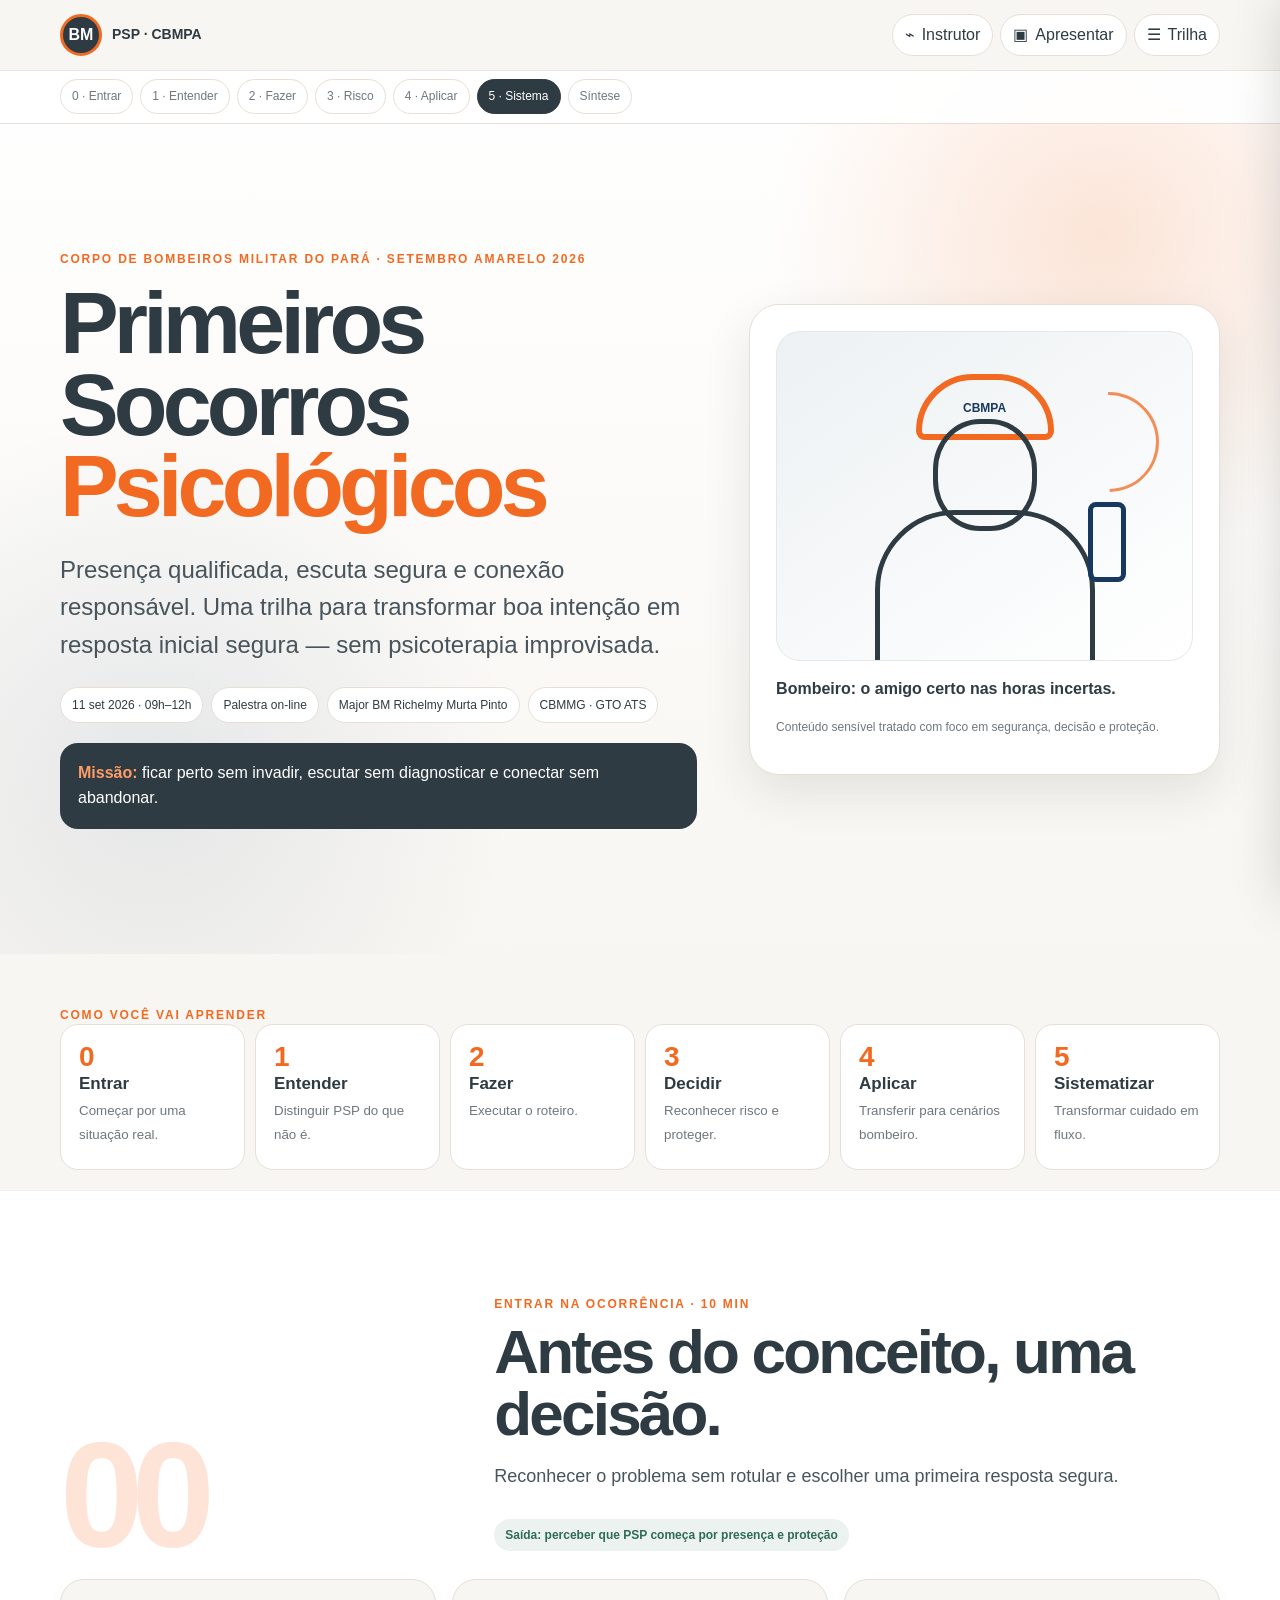
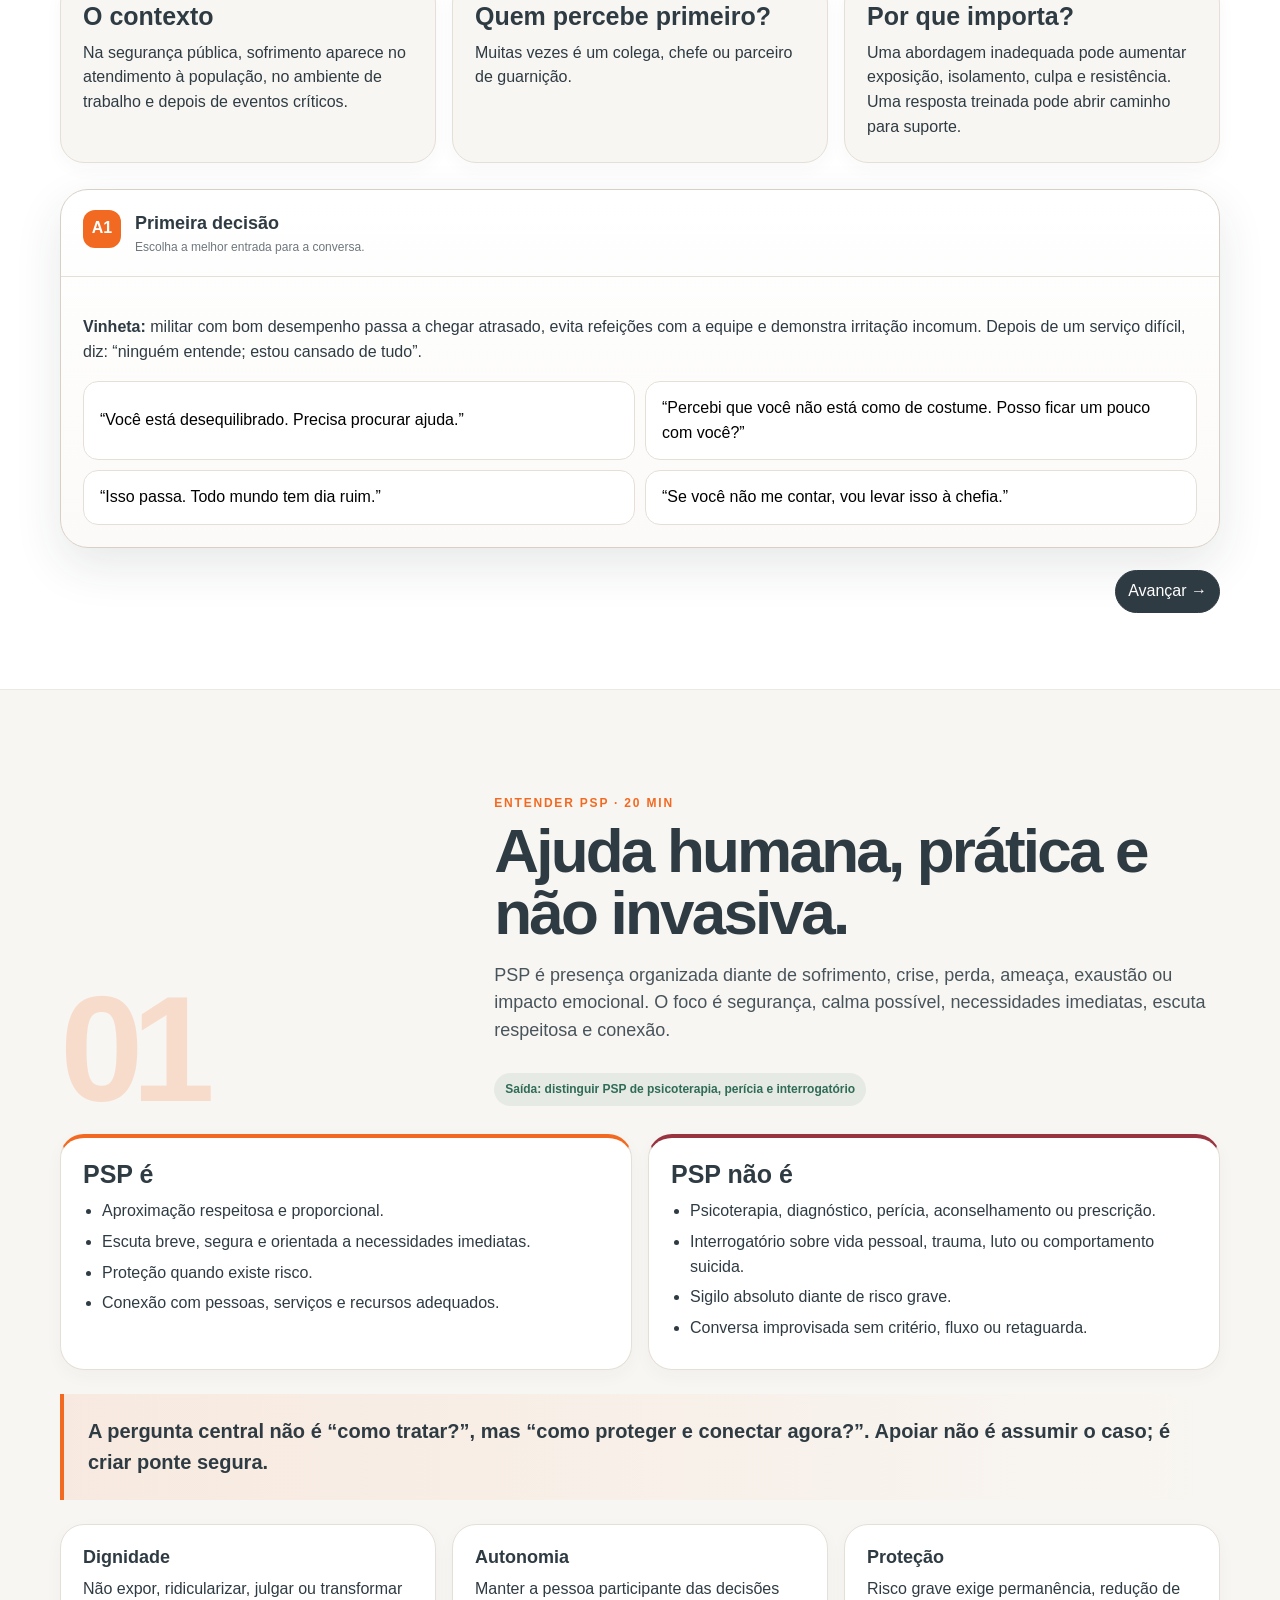
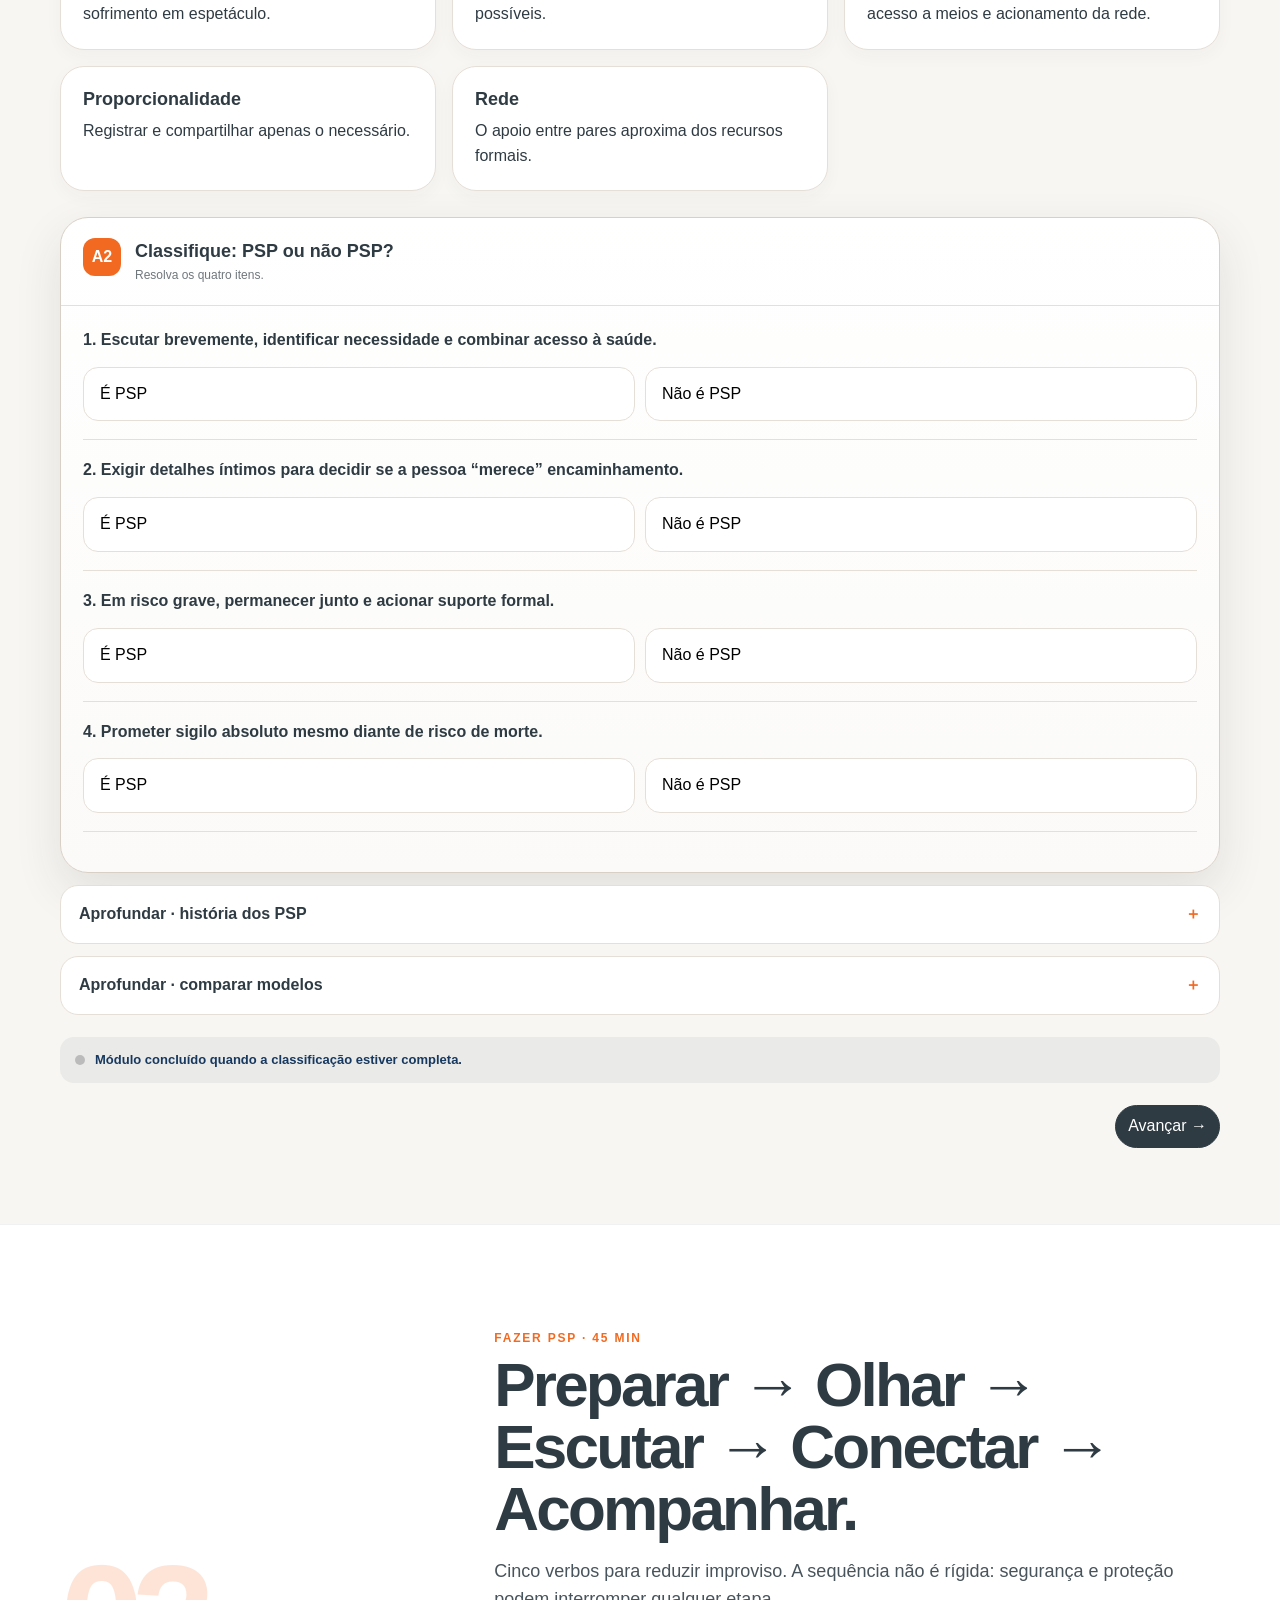
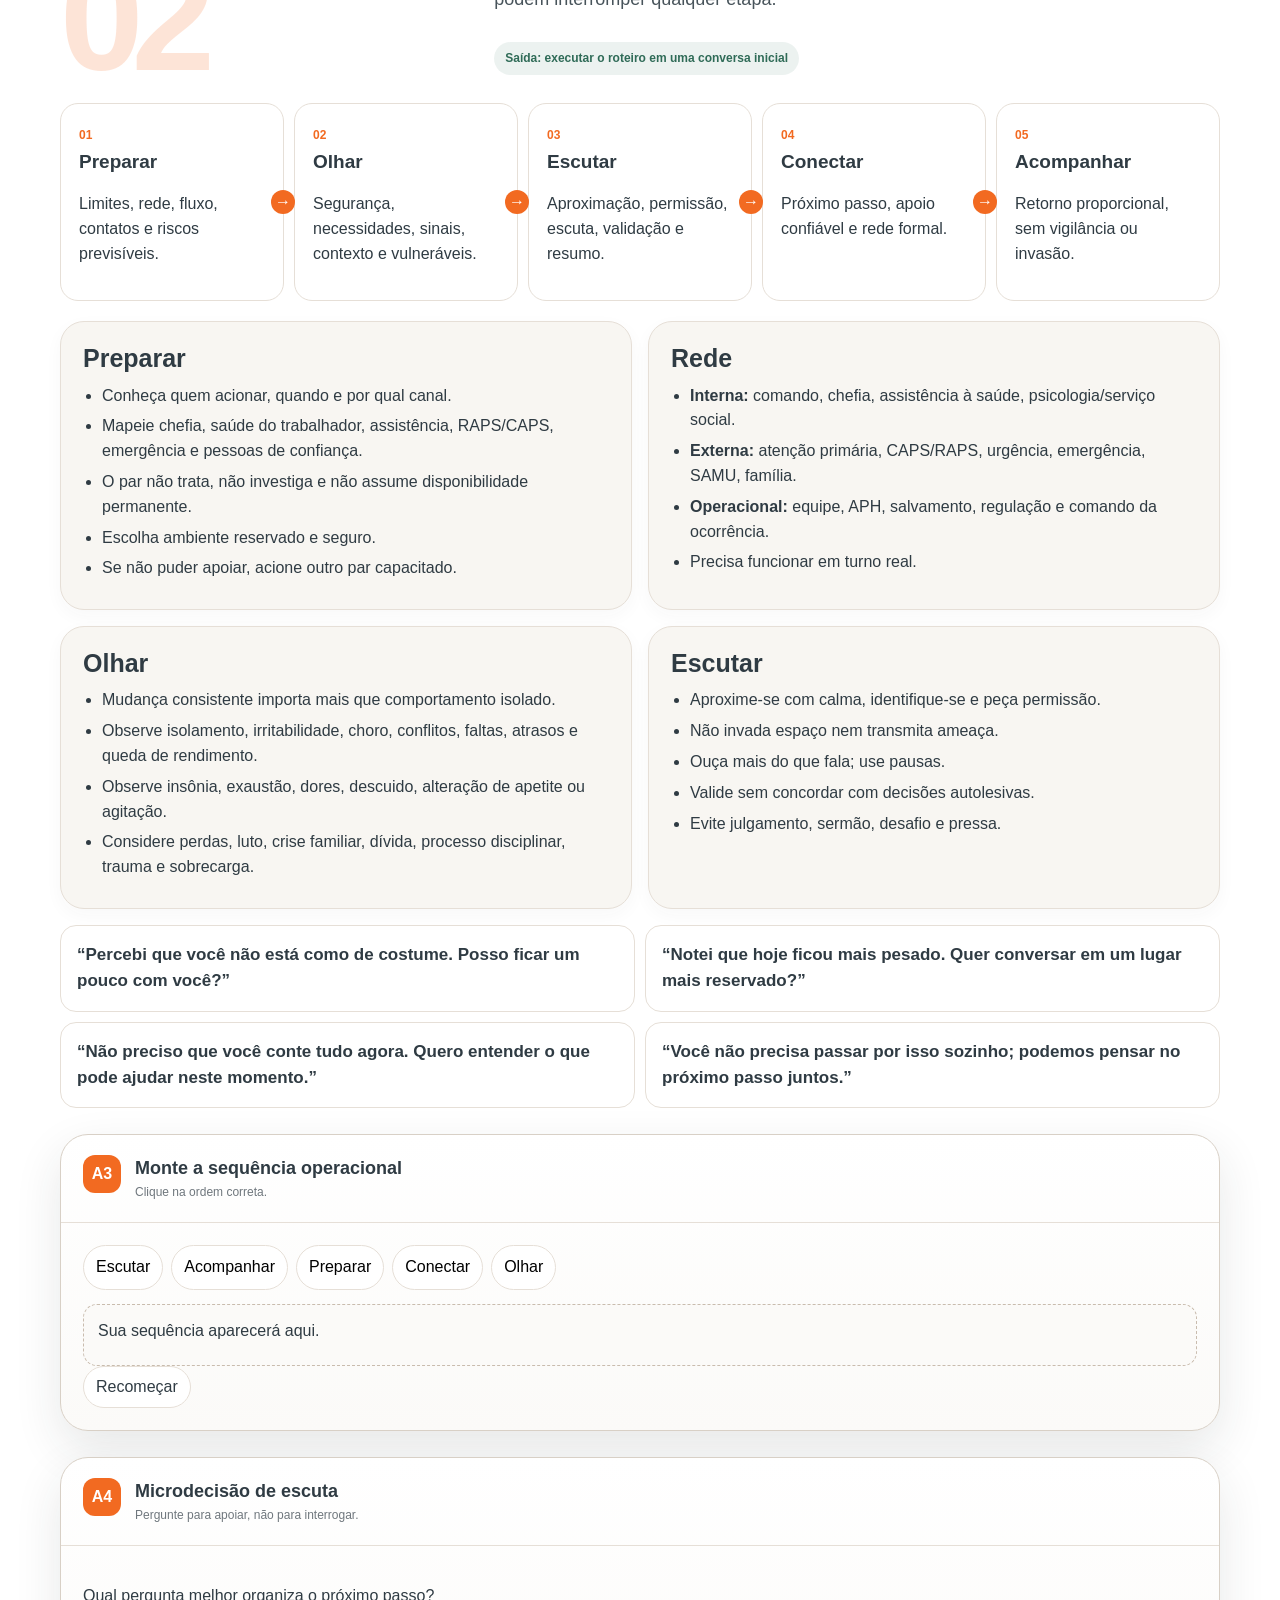
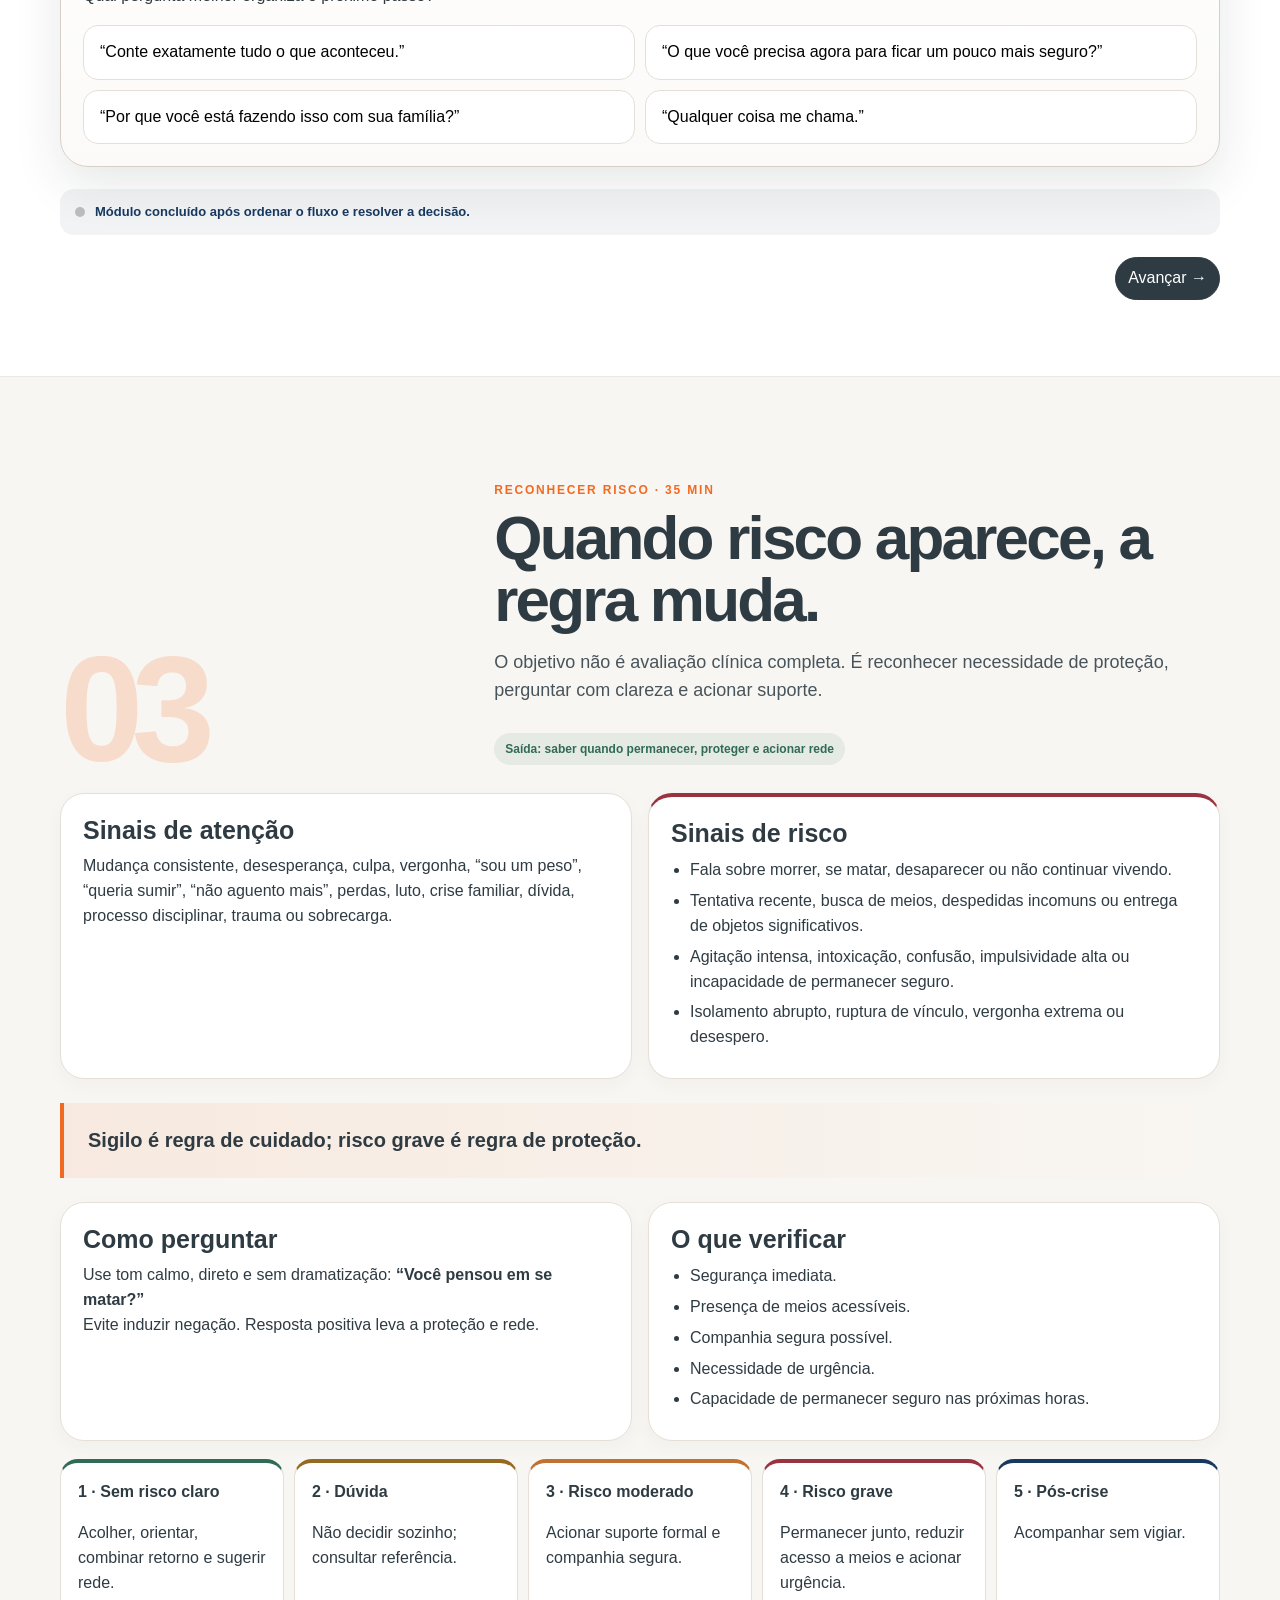
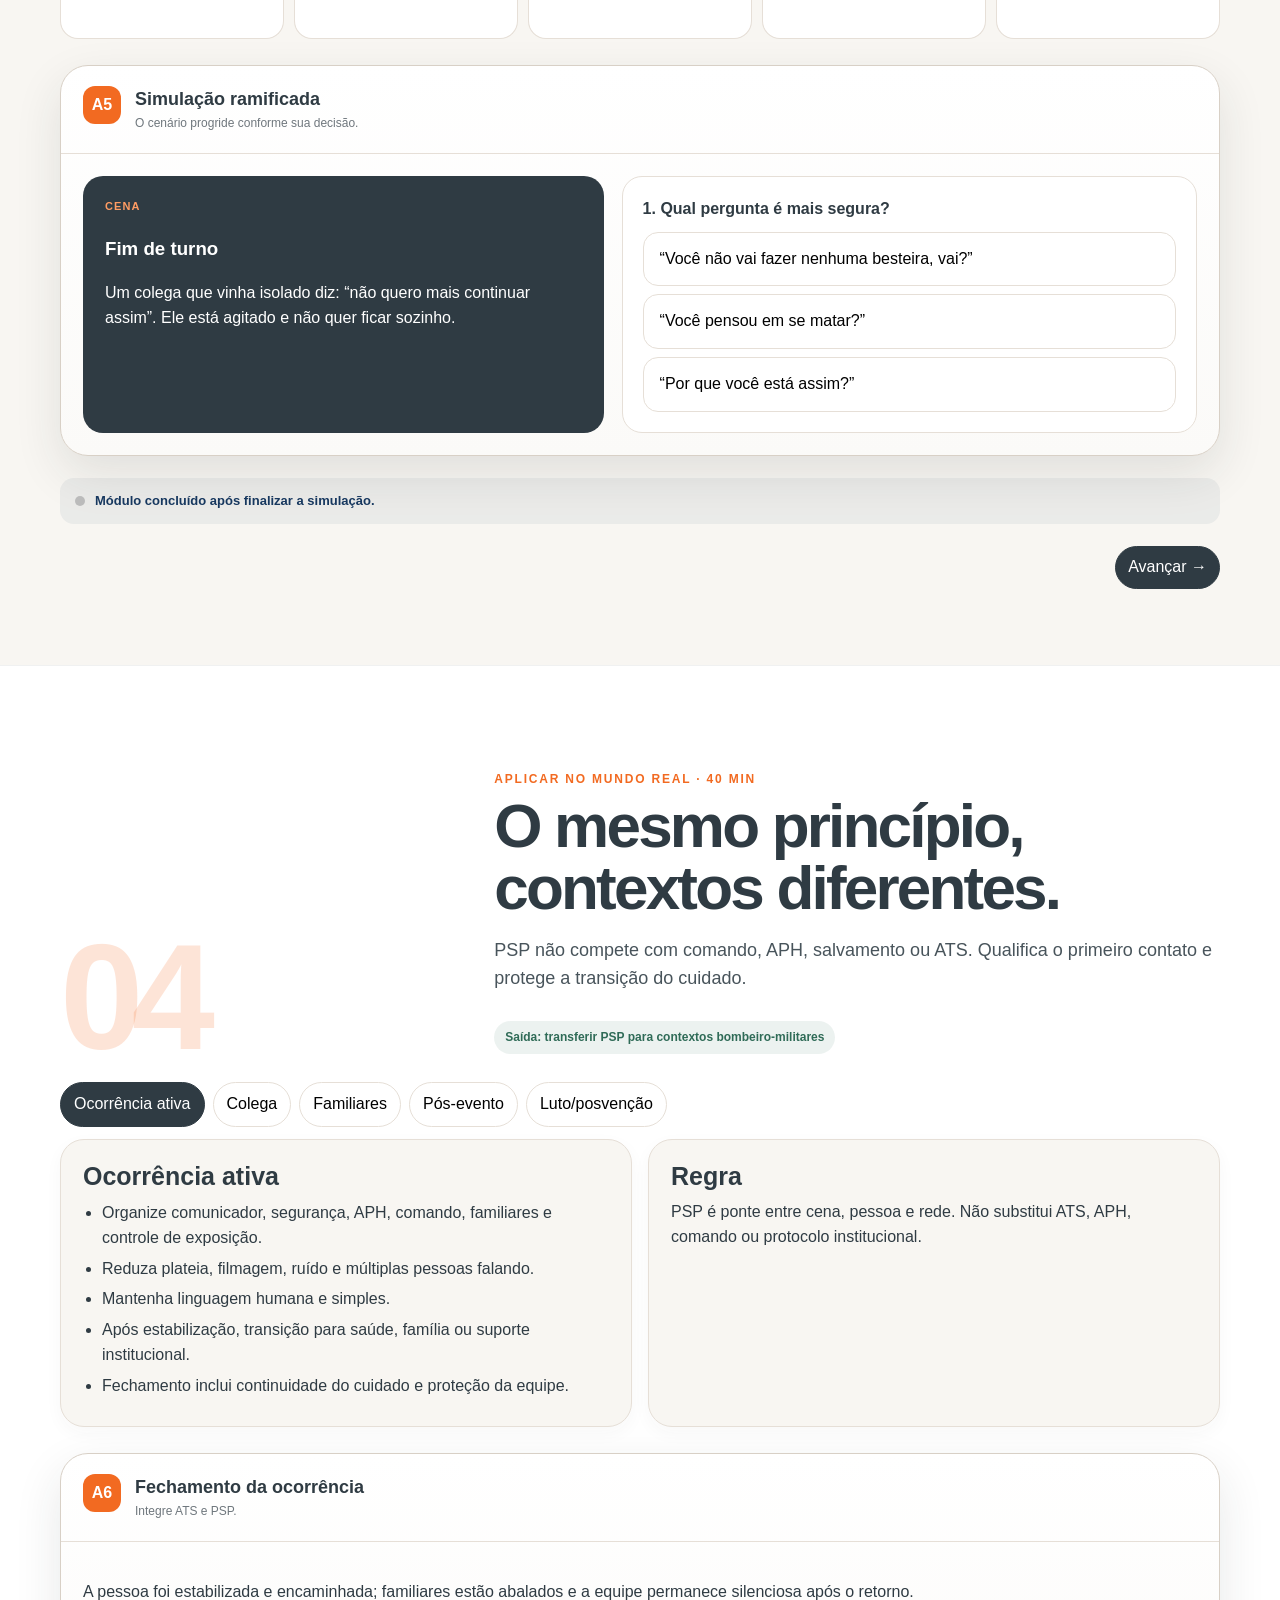
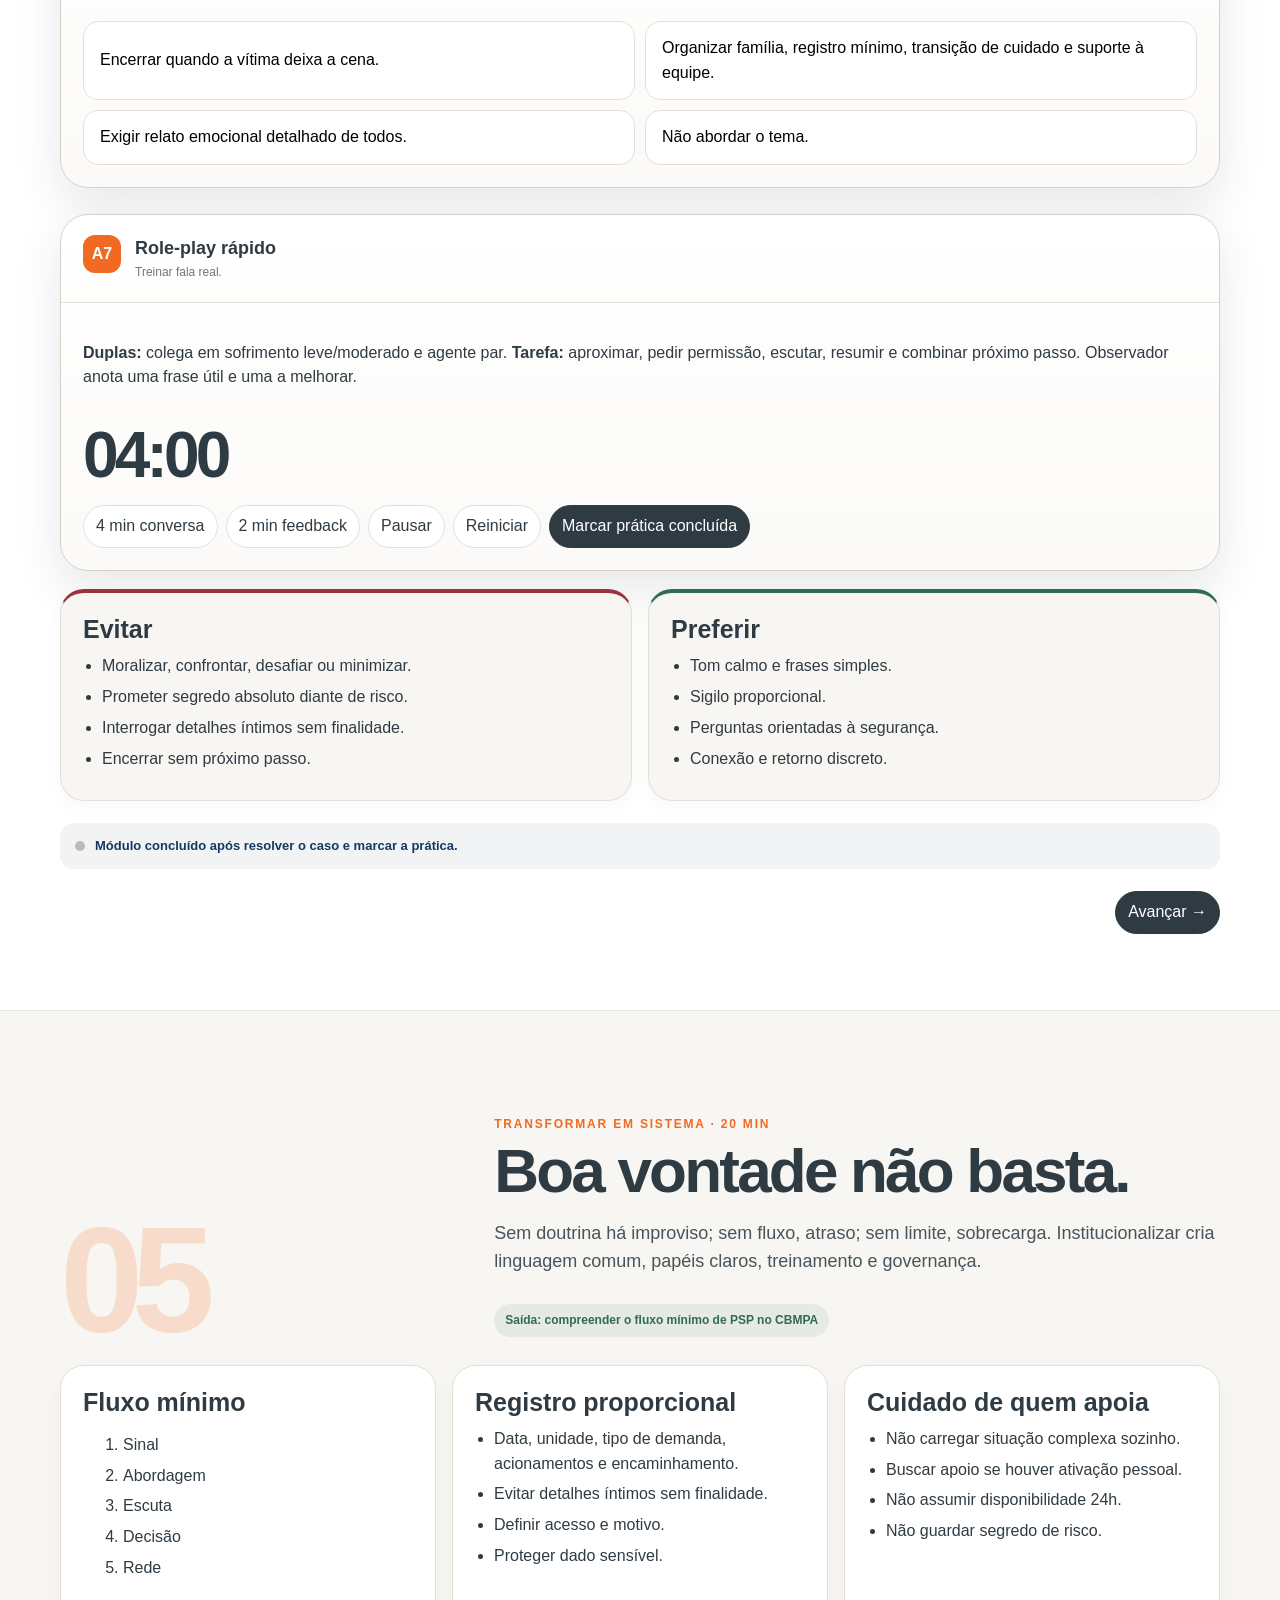
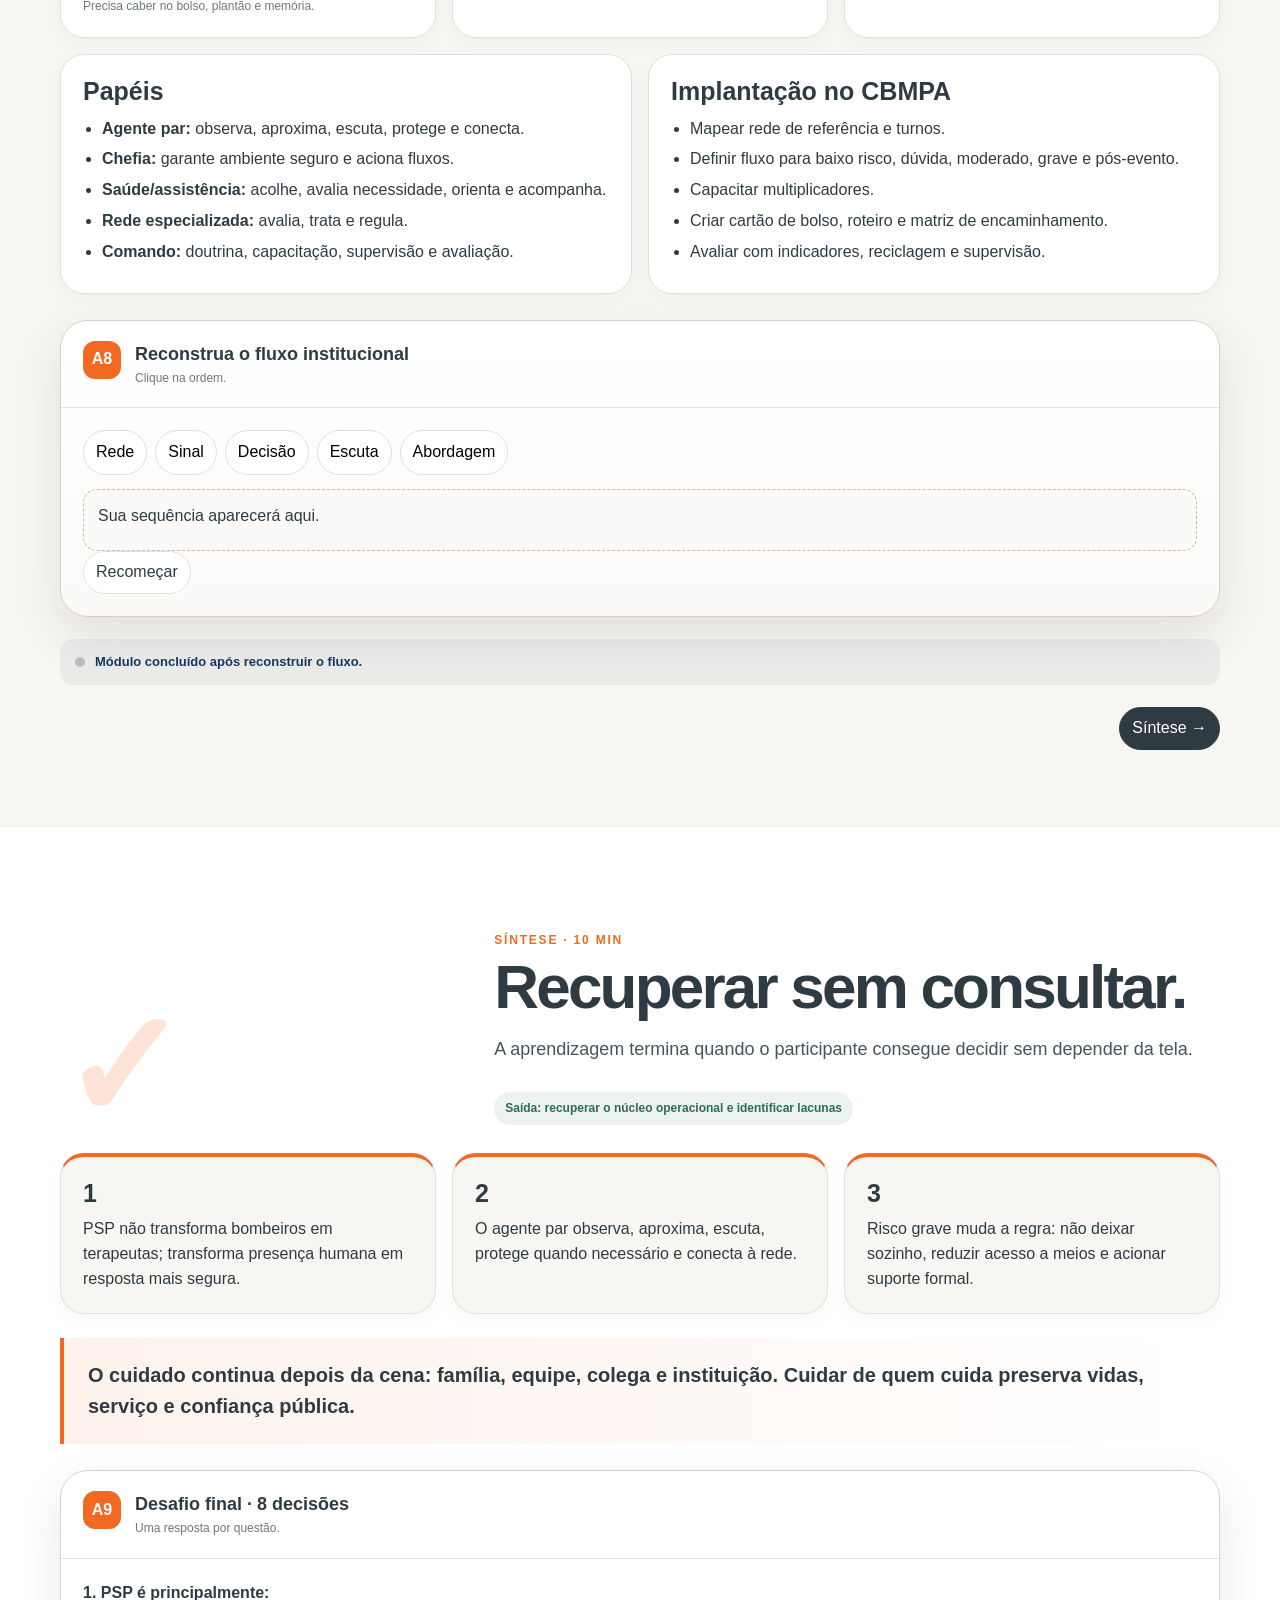
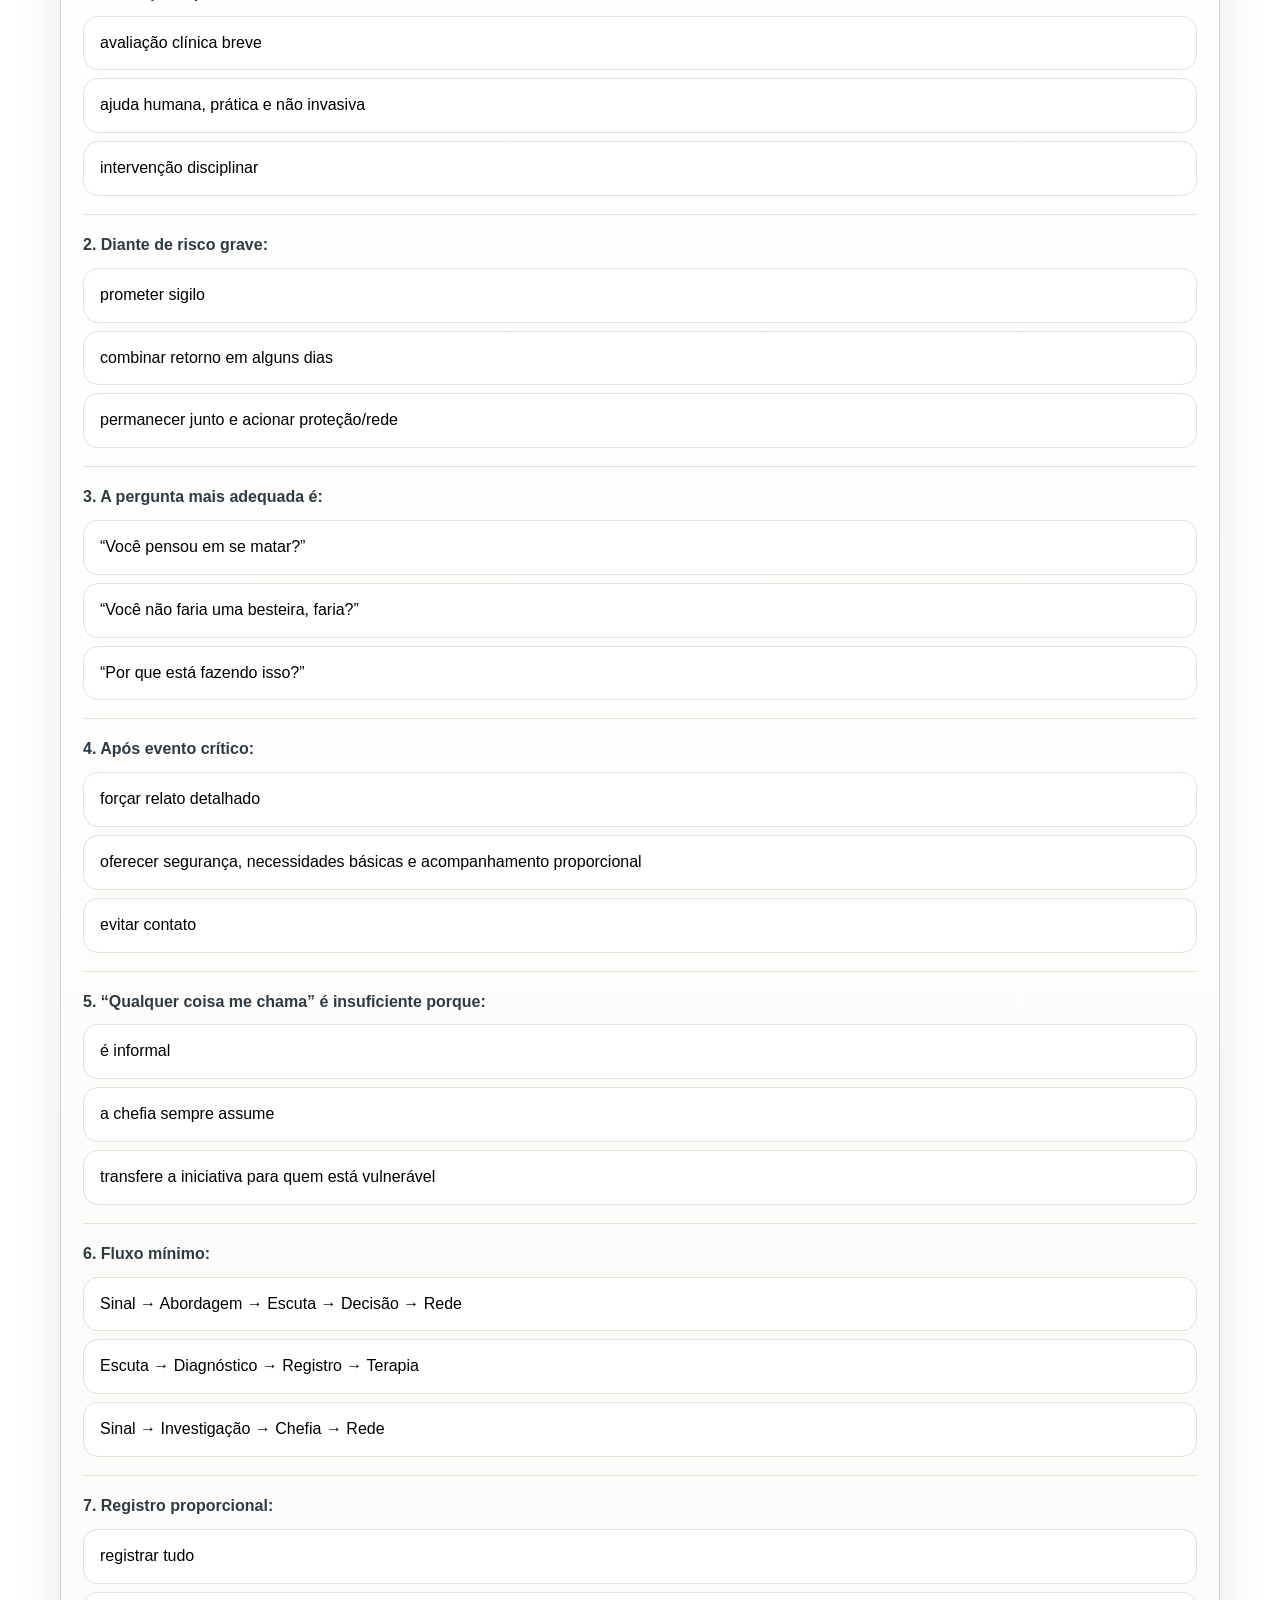
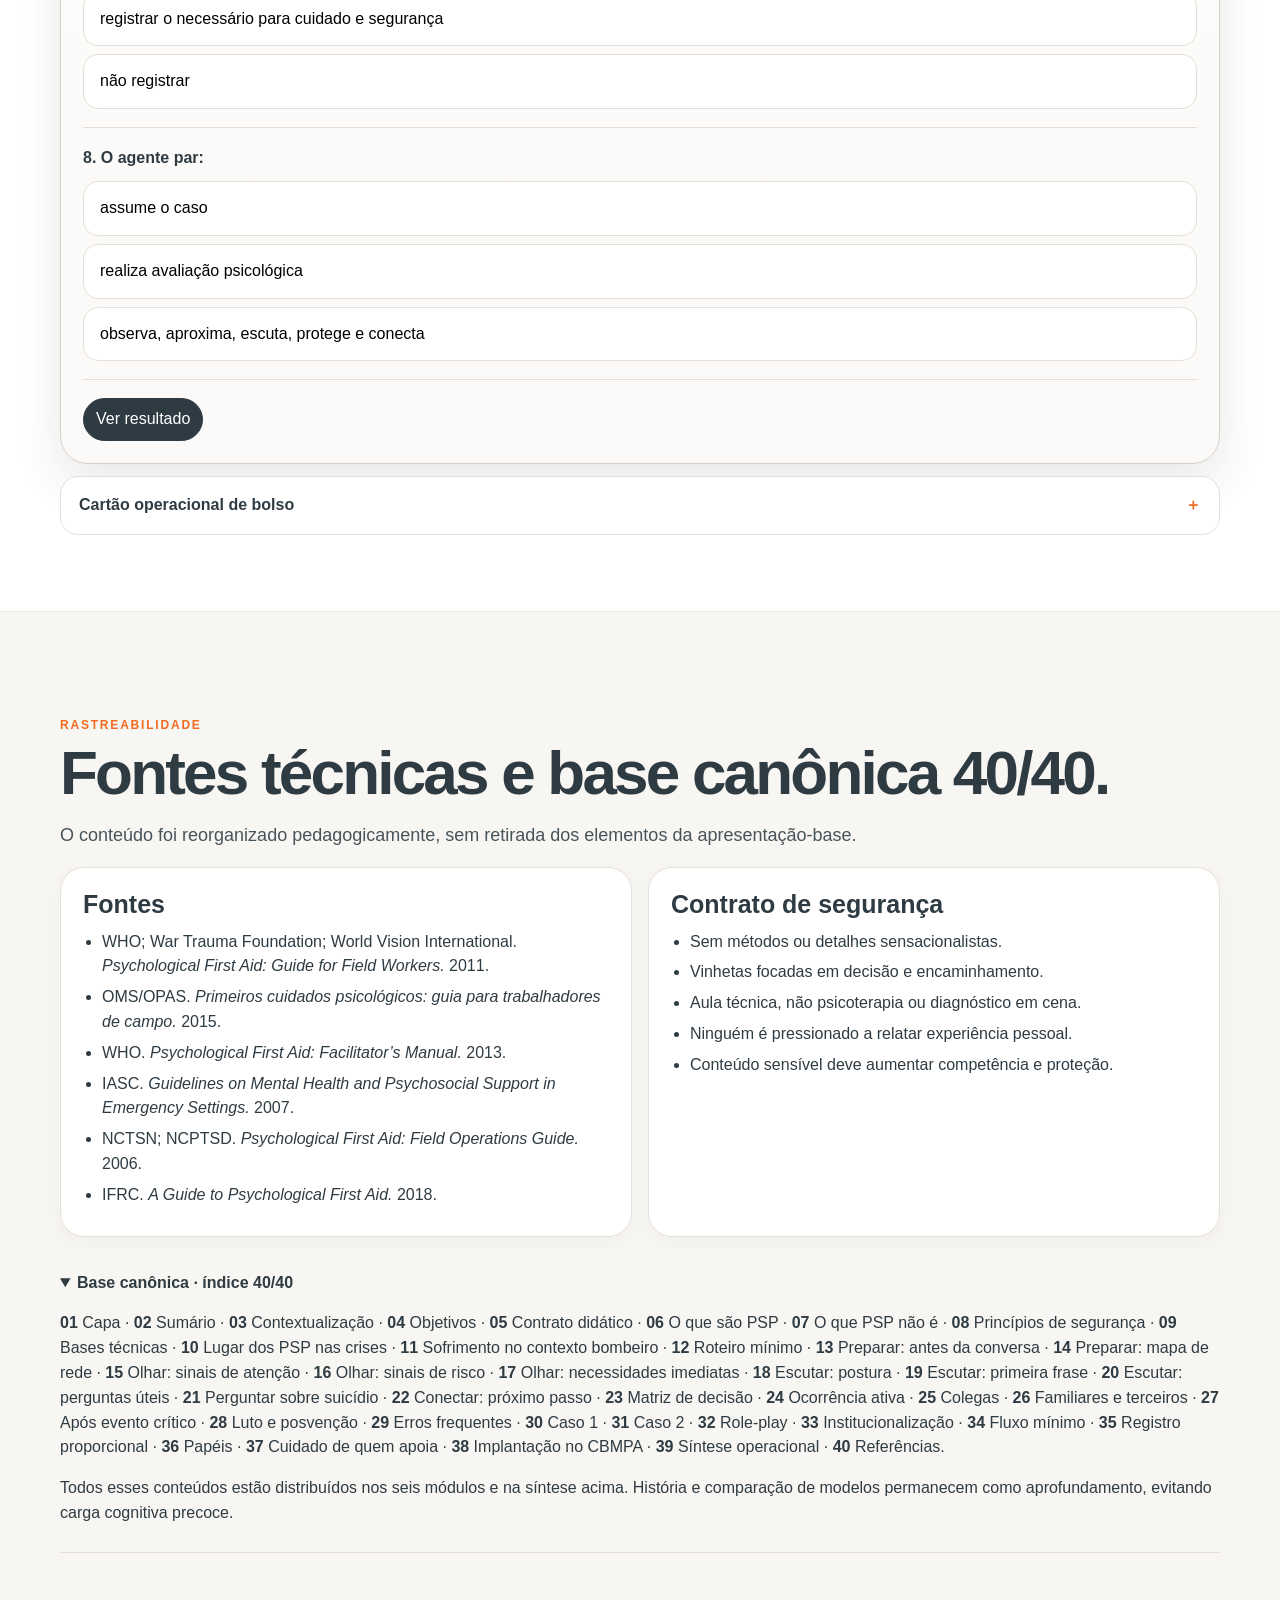
==== commit afa82e05: "PSP CBMPA: reconstrói página como trilha de aprendizagem interativa" ====
--- a/psp-cbmpa/index.html
+++ b/psp-cbmpa/index.html
@@ -1,76 +1,15 @@
 <!doctype html>
-<html lang="pt-BR">
-<head>
-<meta charset="utf-8">
-<meta name="viewport" content="width=device-width,initial-scale=1,viewport-fit=cover">
-<title>Primeiros Socorros Psicológicos · CBMPA</title>
-<meta name="description" content="Apresentação-web interativa de Primeiros Socorros Psicológicos para o Corpo de Bombeiros Militar do Pará.">
-<meta name="theme-color" content="#2f3b43">
-<meta name="robots" content="noindex,nofollow,noarchive">
-<meta property="og:type" content="website">
-<meta property="og:title" content="Primeiros Socorros Psicológicos · CBMPA">
-<meta property="og:description" content="Presença qualificada, escuta segura e conexão responsável.">
-<meta property="og:image" content="https://commons.wikimedia.org/wiki/Special:Redirect/file/Bras%C3%A3o%20CBM%20PA.PNG">
+<html lang="pt-BR"><head><meta charset="utf-8"><meta name="viewport" content="width=device-width,initial-scale=1,viewport-fit=cover"><title>Primeiros Socorros Psicológicos · CBMPA</title><meta name="description" content="Trilha interativa de Primeiros Socorros Psicológicos para o Corpo de Bombeiros Militar do Pará."><meta name="theme-color" content="#2f3b43"><meta name="robots" content="noindex,nofollow,noarchive">
 <style>
-:root{--ink:#2f3b43;--ink2:#3f464b;--muted:#6a6f73;--orange:#f26a21;--paper:#fbfaf8;--white:#fff;--line:#e6e0d8;--soft:#f4f0eb;--navy:#0f3157;--red:#9f2030;--gold:#d3a52d;--good:#356859;--warn:#9c6b1e;--danger:#992d38;--shadow:0 20px 55px rgba(35,42,48,.11);--radius:24px;--max:1180px}
-*{box-sizing:border-box}html{scroll-behavior:smooth}body{margin:0;background:var(--paper);color:var(--ink);font-family:Aptos,"Segoe UI",Arial,sans-serif;line-height:1.55;-webkit-font-smoothing:antialiased}body.presentation{scroll-snap-type:y mandatory;overflow-y:auto}body.presentation .scene{min-height:100vh;scroll-snap-align:start;display:flex;align-items:center}body.presentation .scene>.wrap{padding-top:84px;padding-bottom:70px}a{color:inherit}button{font:inherit}img{max-width:100%;display:block}.wrap{width:min(var(--max),calc(100% - 40px));margin:auto}.topbar{position:fixed;z-index:100;inset:0 0 auto;height:64px;background:rgba(251,250,248,.94);backdrop-filter:blur(14px);border-bottom:1px solid rgba(47,59,67,.08);display:flex;align-items:center}.topbar .inner{width:min(var(--max),calc(100% - 28px));margin:auto;display:flex;gap:14px;align-items:center}.brand{display:flex;align-items:center;gap:10px;min-width:0}.brand img{width:40px;height:40px;object-fit:contain}.brand strong{font-size:14px;letter-spacing:.02em;white-space:nowrap}.progress{height:3px;background:var(--orange);position:absolute;left:0;bottom:-1px;width:0}.actions{margin-left:auto;display:flex;gap:8px}.btn{border:1px solid var(--line);background:var(--white);border-radius:999px;padding:8px 12px;color:var(--ink);cursor:pointer;transition:.2s;display:inline-flex;align-items:center;gap:7px}.btn:hover{border-color:#cfc7be;transform:translateY(-1px)}.btn.primary{background:var(--ink);color:white;border-color:var(--ink)}
-.hero{min-height:100vh;display:flex;align-items:center;padding-top:64px;position:relative;overflow:hidden;background:radial-gradient(circle at 87% 12%,rgba(242,106,33,.15),transparent 28%),radial-gradient(circle at 8% 87%,rgba(15,49,87,.09),transparent 30%),linear-gradient(180deg,#fff 0%,var(--paper) 100%)}.hero:before,.hero:after{content:"";position:absolute;border-radius:50%;pointer-events:none}.hero:before{right:-110px;top:100px;width:420px;height:420px;border:1px solid rgba(242,106,33,.2)}.hero:after{right:32px;top:240px;width:190px;height:190px;border:1px solid rgba(15,49,87,.12)}.hero-grid{display:grid;grid-template-columns:1.1fr .9fr;gap:58px;align-items:center}.kicker,.eyebrow{font-weight:800;color:var(--orange);text-transform:uppercase;letter-spacing:.15em;font-size:12px}h1{font-size:clamp(49px,7vw,88px);line-height:.94;margin:16px 0 22px;letter-spacing:-.055em;font-weight:800}h1 span{display:block;color:var(--orange)}.lead{font-size:clamp(18px,2vw,25px);max-width:720px;color:var(--ink2);margin:0 0 26px}.meta{display:flex;flex-wrap:wrap;gap:9px}.pill{padding:8px 12px;border:1px solid var(--line);background:rgba(255,255,255,.8);border-radius:999px;font-size:13px}.hero-card{border-radius:32px;background:#fff;box-shadow:var(--shadow);padding:24px;border:1px solid #eee7df;position:relative;overflow:hidden}.crest-row{display:flex;align-items:center;gap:17px}.crest{width:105px;height:105px;object-fit:contain}.institution{border-left:1px solid var(--line);padding-left:17px}.institution strong{display:block;font-size:20px}.institution span{font-size:13px;color:var(--muted)}.lineart{height:300px;margin-top:22px;border-radius:23px;background:linear-gradient(145deg,#eef2f4,#fff);position:relative;overflow:hidden;border:1px solid #e4e8ea}.lineart .head{position:absolute;width:92px;height:106px;border:4px solid var(--ink);border-radius:45% 48% 44% 48%;left:50%;top:38px;transform:translateX(-50%)}.lineart .hair{position:absolute;width:108px;height:65px;border:5px solid var(--ink);border-bottom:0;border-radius:60px 60px 0 0;left:50%;top:25px;transform:translateX(-50%)}.lineart .body{position:absolute;width:195px;height:160px;border:4px solid var(--ink);border-radius:70px 70px 20px 20px;left:50%;bottom:-35px;transform:translateX(-50%)}.lineart .helmet{position:absolute;width:130px;height:55px;border:5px solid var(--orange);border-radius:80px 80px 12px 12px;left:50%;top:13px;transform:translateX(-50%)}.lineart .helmet:after{content:"CBMPA";position:absolute;left:50%;top:15px;transform:translateX(-50%);font-weight:900;font-size:11px;color:var(--navy)}.lineart .radio{position:absolute;right:18%;bottom:75px;width:33px;height:70px;border:4px solid var(--navy);border-radius:8px}.lineart .wave{position:absolute;right:9%;top:63px;width:82px;height:82px;border:3px solid rgba(242,106,33,.7);border-left-color:transparent;border-bottom-color:transparent;border-radius:50%;transform:rotate(42deg)}.hero-quote{margin-top:18px;font-size:17px;font-weight:700}.scrollcue{position:absolute;bottom:25px;left:50%;transform:translateX(-50%);font-size:11px;color:var(--muted);letter-spacing:.12em;text-transform:uppercase}
-.scene{padding:104px 0 76px;border-top:1px solid rgba(47,59,67,.06)}.scene.alt{background:#fff}h2{font-size:clamp(34px,5vw,62px);line-height:1.02;letter-spacing:-.045em;margin:12px 0 18px}h3{font-size:24px;line-height:1.16;letter-spacing:-.02em;margin:0 0 10px}.section-intro{font-size:19px;color:var(--ink2);max-width:900px;margin-bottom:32px}.grid{display:grid;gap:18px}.grid.two{grid-template-columns:repeat(2,minmax(0,1fr))}.grid.three{grid-template-columns:repeat(3,minmax(0,1fr))}.grid.four{grid-template-columns:repeat(4,minmax(0,1fr))}.card{background:var(--white);border:1px solid var(--line);border-radius:var(--radius);padding:24px;box-shadow:0 8px 24px rgba(47,59,67,.04)}.card.soft{background:var(--soft)}.card.accent{border-top:4px solid var(--orange)}.card.dark{background:var(--ink);color:white;border-color:var(--ink)}.card h4{font-size:18px;margin:0 0 10px}.card p{margin:0}.card ul{margin:12px 0 0;padding-left:20px}.card li{margin:7px 0}.big-number{font-size:44px;font-weight:850;line-height:1;color:var(--orange);letter-spacing:-.04em}.callout{margin:28px 0;padding:24px 26px;border-left:4px solid var(--orange);background:linear-gradient(90deg,rgba(242,106,33,.09),transparent);border-radius:0 18px 18px 0;font-size:21px;font-weight:700;letter-spacing:-.01em}.timeline{position:relative;margin-top:20px}.timeline:before{content:"";position:absolute;left:19px;top:12px;bottom:12px;width:2px;background:var(--line)}.timeline-item{position:relative;padding-left:58px;margin:0 0 24px}.timeline-item:before{content:"";position:absolute;left:10px;top:5px;width:20px;height:20px;border-radius:50%;background:var(--orange);box-shadow:0 0 0 6px rgba(242,106,33,.12)}.timeline-item time{font-weight:850;color:var(--orange)}.tabs{display:flex;gap:8px;flex-wrap:wrap;margin:0 0 20px}.tab{border:1px solid var(--line);background:#fff;border-radius:999px;padding:9px 14px;cursor:pointer}.tab.active{background:var(--ink);color:#fff;border-color:var(--ink)}.tabpanels>[data-panel]{display:none}.tabpanels>[data-panel].active{display:block}.tag{font-size:11px;font-weight:850;letter-spacing:.09em;text-transform:uppercase;color:var(--orange);margin-bottom:8px}.flow{display:grid;grid-template-columns:repeat(5,1fr);gap:12px;margin-top:28px}.step{padding:20px;border:1px solid var(--line);border-radius:18px;background:#fff;position:relative;min-height:150px}.step .n{font-size:13px;color:var(--orange);font-weight:850}.step h4{font-size:20px;margin:7px 0}.step:not(:last-child):after{content:"→";position:absolute;right:-12px;top:50%;transform:translateY(-50%);z-index:2;width:24px;height:24px;border-radius:50%;background:var(--orange);color:white;display:grid;place-items:center;font-weight:850}.split{display:grid;grid-template-columns:1fr 1fr;gap:24px;align-items:start}.checks{list-style:none;padding:0;margin:0}.checks li{padding:10px 0 10px 34px;position:relative;border-bottom:1px solid rgba(47,59,67,.08)}.checks li:last-child{border:0}.checks li:before{content:"✓";position:absolute;left:0;top:9px;width:22px;height:22px;border-radius:50%;display:grid;place-items:center;background:rgba(242,106,33,.12);color:var(--orange);font-weight:900}.compare{display:grid;grid-template-columns:1fr 1fr;gap:16px}.compare .no{border-top:4px solid var(--danger)}.compare .yes{border-top:4px solid var(--good)}.quote-grid{display:grid;grid-template-columns:repeat(2,1fr);gap:14px}.speech{padding:20px;border:1px solid var(--line);border-radius:18px;background:white;font-size:18px;font-weight:650}.matrix{display:grid;grid-template-columns:repeat(5,1fr);gap:10px}.risk{padding:18px;border-radius:18px;background:#fff;border:1px solid var(--line);min-height:190px}.risk strong{display:block;margin-bottom:10px}.risk small{display:block;margin-top:12px;color:var(--muted)}.r1{border-top:4px solid var(--good)}.r2{border-top:4px solid var(--warn)}.r3{border-top:4px solid #c17132}.r4{border-top:4px solid var(--danger)}.r5{border-top:4px solid var(--navy)}.scenario{display:grid;grid-template-columns:.95fr 1.05fr;gap:22px}.choice{width:100%;text-align:left;border:1px solid var(--line);border-radius:15px;background:#fff;padding:14px 16px;margin:8px 0;cursor:pointer}.choice:hover{border-color:var(--orange)}.feedback{display:none;margin-top:12px;padding:16px;border-radius:14px;background:var(--soft)}.feedback.show{display:block}.timer{font-size:64px;font-weight:850;letter-spacing:-.05em;margin:8px 0}.timer-controls{display:flex;gap:8px;flex-wrap:wrap}.mini{font-size:13px;color:var(--muted)}.ref-list{columns:2;column-gap:32px}.ref{break-inside:avoid;margin:0 0 16px;padding:0 0 16px;border-bottom:1px solid var(--line)}.footer{padding:44px 0 70px;background:var(--ink);color:white}.footer img{width:66px;background:#fff;border-radius:50%;padding:4px;margin-bottom:14px}
-.navdrawer{position:fixed;z-index:120;top:0;right:0;height:100%;width:min(420px,92vw);background:#fff;box-shadow:-18px 0 60px rgba(0,0,0,.16);padding:84px 24px 30px;transform:translateX(105%);transition:.25s;overflow:auto}.navdrawer.open{transform:none}.navdrawer a{display:block;padding:11px 10px;text-decoration:none;border-bottom:1px solid var(--line)}.navdrawer a:hover{color:var(--orange)}.backdrop{position:fixed;z-index:110;inset:0;background:rgba(20,25,30,.35);display:none}.backdrop.show{display:block}.presenter{position:fixed;z-index:130;left:20px;bottom:20px;width:min(560px,calc(100% - 40px));background:#171d21;color:white;border-radius:18px;padding:20px 46px 20px 20px;box-shadow:var(--shadow);display:none}.presenter.show{display:block}.presenter .close{position:absolute;right:12px;top:10px;border:0;background:transparent;color:white;font-size:24px;cursor:pointer}.presenter strong{color:#ff995f}.presenter div{margin-top:6px}.mobile-only{display:none}
-@media(max-width:900px){.hero-grid,.split,.scenario{grid-template-columns:1fr}.hero-card{max-width:620px}.grid.four,.grid.three{grid-template-columns:repeat(2,1fr)}.flow,.matrix{grid-template-columns:1fr 1fr}.step:not(:last-child):after{display:none}.ref-list{columns:1}.brand strong{display:none}.actions .label{display:none}}
-@media(max-width:620px){.wrap{width:min(100% - 24px,var(--max))}.hero{padding-top:78px}.hero-grid{gap:28px}h1{font-size:48px}.lineart{height:250px}.grid.two,.grid.three,.grid.four,.flow,.matrix,.compare,.quote-grid{grid-template-columns:1fr}.scene{padding:86px 0 60px}.card{padding:20px}.topbar .inner{width:calc(100% - 18px)}.btn{padding:8px 10px}.mobile-only{display:inline}.scrollcue{display:none}}
-@media(prefers-reduced-motion:reduce){html{scroll-behavior:auto}.btn,.navdrawer{transition:none}}
-@media print{.topbar,.scrollcue,.presenter,.navdrawer,.backdrop,.choice,.timer-controls{display:none!important}.hero,.scene{min-height:auto!important;padding:28px 0!important;break-inside:avoid}.card{box-shadow:none}body{background:#fff}.ref-list{columns:1}}
-</style>
-</head>
-<body>
-<header class="topbar"><div class="inner"><div class="brand"><img src="https://commons.wikimedia.org/wiki/Special:Redirect/file/Bras%C3%A3o%20CBM%20PA.PNG" alt="Brasão do CBMPA"><strong>PSP · CBMPA</strong></div><div class="actions"><button class="btn" id="presenterBtn" title="Notas do instrutor">Notas</button><button class="btn primary" id="modeBtn"><span class="label">Apresentar</span><span class="mobile-only">▶</span></button><button class="btn" id="menuBtn">Sumário</button></div></div><div class="progress" id="progress"></div></header>
-<div class="backdrop" id="backdrop"></div>
-<nav class="navdrawer" id="drawer" aria-label="Sumário"><div class="eyebrow">Navegação</div><h3>Primeiros Socorros Psicológicos</h3><a href="#abertura">Abertura</a><a href="#contexto">Contexto e objetivos</a><a href="#historia">História dos PSP</a><a href="#conceito">Conceito, limites e princípios</a><a href="#modelos">Modelos de PSP</a><a href="#bombeiro">PSP no contexto bombeiro</a><a href="#roteiro">Roteiro operacional</a><a href="#preparar">Preparar</a><a href="#olhar">Olhar</a><a href="#escutar">Escutar</a><a href="#conectar">Conectar</a><a href="#aplicacao">Aplicações</a><a href="#pratica">Casos e role-play</a><a href="#institucional">Sistema institucional</a><a href="#implantacao">Implantação no CBMPA</a><a href="#sintese">Síntese</a><a href="#referencias">Referências</a></nav>
-<main>
-<section class="hero scene" id="abertura" data-note="Abra situando o contrato: PSP é repertório operacional de ajuda inicial; não é formação clínica nem psicoterapia."><div class="wrap hero-grid"><div><div class="kicker">Palestra técnica · CBMPA · Setembro Amarelo 2026</div><h1>Primeiros Socorros <span>Psicológicos</span></h1><p class="lead">Presença qualificada, escuta segura e conexão responsável para transformar o primeiro contato em proteção.</p><div class="meta"><span class="pill">Major BM Richelmy Murta Pinto</span><span class="pill">CBMMG · GTO ATS</span><span class="pill">11 set 2026 · 09h–12h</span><span class="pill">3 horas</span></div></div><div class="hero-card"><div class="crest-row"><img class="crest" src="https://commons.wikimedia.org/wiki/Special:Redirect/file/Bras%C3%A3o%20CBM%20PA.PNG" alt="Brasão do Corpo de Bombeiros Militar do Pará"><div class="institution"><strong>Corpo de Bombeiros Militar do Pará</strong><span>O amigo certo nas horas incertas</span></div></div><div class="lineart" aria-label="Ilustração em traço de um bombeiro"><div class="head"></div><div class="hair"></div><div class="helmet"></div><div class="body"></div><div class="radio"></div><div class="wave"></div></div><div class="hero-quote">Como ficar perto sem invadir, escutar sem diagnosticar e conectar sem abandonar?</div></div></div><div class="scrollcue">Role para iniciar · ou use “Apresentar”</div></section>
-
-<section class="scene alt" id="contexto" data-note="Mostre por que PSP é relevante em três territórios: população atendida, ambiente de trabalho e pós-evento crítico."><div class="wrap"><div class="eyebrow">01 · Contexto</div><h2>A primeira ajuda nem sempre chega de um profissional de saúde.</h2><p class="section-intro">Na segurança pública, sofrimento humano agudo aparece na ocorrência, dentro da equipe e depois de eventos críticos. Uma abordagem inicial inadequada pode aumentar exposição, culpa, isolamento e resistência; uma resposta simples e treinada pode reduzir risco e abrir caminho para suporte adequado.</p><div class="grid three"><div class="card accent"><span class="big-number">01</span><h3>População</h3><p>Crise, perda, ameaça, exaustão, trauma e impacto emocional durante atendimentos.</p></div><div class="card accent"><span class="big-number">02</span><h3>Equipe</h3><p>Colega, chefe ou parceiro de guarnição pode ser a primeira pessoa a perceber mudança importante.</p></div><div class="card accent"><span class="big-number">03</span><h3>Pós-evento</h3><p>Família, equipe e testemunhas podem precisar de orientação, proteção e continuidade.</p></div></div><div class="callout">Pergunta-guia: como proteger sem invadir, escutar sem perder comando e encaminhar sem abandonar?</div><div class="grid two"><div class="card"><h3>Objetivos de aprendizagem</h3><ul class="checks"><li>Compreender o conceito de PSP e seus limites técnicos.</li><li>Reconhecer sofrimento, vulnerabilidade e sinais de risco que exigem proteção ou rede formal.</li><li>Aplicar Preparar + Olhar–Escutar–Conectar no cotidiano institucional.</li><li>Conduzir conversa inicial com presença, respeito, perguntas úteis e linguagem segura.</li><li>Definir rede, registro mínimo, acompanhamento proporcional e cuidado da equipe.</li></ul></div><div class="card soft"><h3>Contrato didático</h3><ul class="checks"><li>Conteúdo técnico, prático e protegido contra exposição indevida.</li><li>Sem métodos, detalhes sensacionalistas ou relatos que ensinem condutas autolesivas.</li><li>Vinhetas focadas em decisão, comunicação e encaminhamento.</li><li>Ninguém será pressionado a relatar experiência pessoal.</li><li>O objetivo não é formar terapeutas, mas fortalecer presença qualificada e conexão responsável.</li></ul></div></div></div></section>
-
-<section class="scene" id="historia" data-note="Apresente a história como convergência entre resposta humanitária, trauma, apoio psicossocial e operacionalização de campo."><div class="wrap"><div class="eyebrow">02 · História</div><h2>De resposta humanitária a competência operacional.</h2><p class="section-intro">Os PSP consolidaram uma mudança: menos intervenção psicológica invasiva imediatamente após eventos críticos e mais segurança, necessidades práticas, escuta respeitosa, apoio social e conexão com serviços.</p><div class="timeline"><div class="timeline-item"><time>Décadas de 1990–2000</time><h3>Revisão de práticas pós-trauma</h3><p>Ganha força a crítica a intervenções obrigatórias e uniformes logo após o trauma; cresce a ênfase em apoio proporcional e não invasivo.</p></div><div class="timeline-item"><time>2006</time><h3>NCTSN / National Center for PTSD</h3><p>Psychological First Aid — Field Operations Guide organiza oito ações centrais para cenários de desastre e trauma.</p></div><div class="timeline-item"><time>2007</time><h3>IASC</h3><p>Diretrizes de saúde mental e apoio psicossocial em emergências organizam a resposta em camadas e sistemas de suporte.</p></div><div class="timeline-item"><time>2011–2015</time><h3>OMS / OPAS</h3><p>O guia de campo consolida a fórmula humana, apoiadora e prática: preparar, olhar, escutar e conectar; versão em português publicada pela OPAS.</p></div><div class="timeline-item"><time>2018</time><h3>IFRC</h3><p>A Federação Internacional da Cruz Vermelha e do Crescente Vermelho adapta PSP para voluntários, equipes e comunidades.</p></div><div class="timeline-item"><time>2026</time><h3>Tradução para o contexto bombeiro</h3><p>O princípio permanece o mesmo, mas precisa conversar com comando de cena, APH, salvamento, hierarquia, rede institucional e cuidado entre pares.</p></div></div></div></section>
-
-<section class="scene alt" id="conceito" data-note="Fixe a distinção: PSP é ajuda inicial humana, prática e não invasiva; limite técnico é parte da segurança."><div class="wrap"><div class="eyebrow">03 · Fundamentos</div><h2>O que PSP é — e o que definitivamente não é.</h2><p class="section-intro">Primeiros Socorros Psicológicos são ajuda inicial, humana, prática e não invasiva para pessoas em sofrimento, crise, perda, ameaça, exaustão ou impacto emocional. A pergunta central não é “como tratar?”, mas “como proteger e conectar agora?”.</p><div class="compare"><div class="card no"><h3>Não é</h3><ul><li>Psicoterapia, diagnóstico, perícia, aconselhamento psicológico ou prescrição.</li><li>Interrogatório sobre vida pessoal, trauma, luto ou comportamento suicida.</li><li>Promessa de sigilo absoluto quando há risco grave.</li><li>Conversa improvisada sem critério, fluxo ou retaguarda.</li></ul></div><div class="card yes"><h3>É</h3><ul><li>Aproximação respeitosa e proporcional.</li><li>Escuta breve, segura e orientada a necessidades imediatas.</li><li>Proteção quando existe risco.</li><li>Conexão com pessoas, serviços e recursos adequados.</li></ul></div></div><div class="callout">Apoiar não é assumir o caso. É criar uma ponte segura entre pessoa, cena e rede.</div><div class="grid three"><div class="card"><h3>Dignidade</h3><p>Não expor, ridicularizar, julgar ou transformar sofrimento em espetáculo.</p></div><div class="card"><h3>Autonomia</h3><p>Manter a pessoa participante das decisões possíveis.</p></div><div class="card"><h3>Proteção</h3><p>Risco grave exige permanência, redução de acesso a meios e acionamento da rede.</p></div><div class="card"><h3>Proporcionalidade</h3><p>Registrar e compartilhar somente o necessário para cuidado e segurança.</p></div><div class="card"><h3>Rede</h3><p>O apoio entre pares aproxima recursos formais; não isola a situação.</p></div><div class="card dark"><h3>Regra de segurança</h3><p>Conteúdo sensível deve aumentar competência e proteção, nunca curiosidade ou exposição.</p></div></div></div></section>
-
-<section class="scene" id="modelos" data-note="Diferencie guia operacional, arquitetura de sistema e modelo modular. Para bombeiros, OMS/OPAS é a espinha dorsal mais direta."><div class="wrap"><div class="eyebrow">04 · Modelos</div><h2>Existem diferentes PSP porque os contextos também são diferentes.</h2><p class="section-intro">A base comum é ajudar de modo humano, prático, não invasivo e conectado à rede. O que muda é o grau de detalhamento, o público e o cenário de aplicação.</p><div class="tabs"><button class="tab active" data-tab="oms">OMS / OPAS</button><button class="tab" data-tab="nctsn">NCTSN / NCPTSD</button><button class="tab" data-tab="ifrc">IFRC</button><button class="tab" data-tab="iasc">IASC</button></div><div class="tabpanels"><div class="card active" data-panel="oms"><div class="tag">Mais indicado como base para emergência e bombeiros</div><h3>OMS / OPAS — Preparar, Olhar, Escutar, Conectar</h3><p>Guia de campo simples, memorável e aplicável por trabalhadores de campo. Favorece resposta sob pressão e integração com segurança da cena, necessidades imediatas e rede. Nesta palestra, é o eixo operacional principal.</p></div><div class="card" data-panel="nctsn"><div class="tag">Mais detalhado e modular</div><h3>NCTSN / National Center for PTSD</h3><p>Field Operations Guide estruturado em ações centrais: contato e engajamento; segurança e conforto; estabilização; coleta de informações; assistência prática; conexão com suportes sociais; informação sobre enfrentamento; ligação com serviços colaborativos. Útil em desastres, trauma e capacitações mais extensas.</p></div><div class="card" data-panel="ifrc"><div class="tag">Comunidade, voluntariado e pares</div><h3>IFRC</h3><p>Adapta PSP para equipes da Cruz Vermelha/Crescente Vermelho, voluntários e apoio comunitário. É especialmente útil quando a resposta depende de redes locais, voluntariado e cuidado entre pares.</p></div><div class="card" data-panel="iasc"><div class="tag">Arquitetura de sistema</div><h3>IASC</h3><p>Não é apenas um roteiro de conversa; organiza saúde mental e apoio psicossocial em emergências como sistema em camadas, do suporte básico e comunitário aos serviços especializados. É referência para governança e integração da rede.</p></div></div><div class="grid four" style="margin-top:20px"><div class="card"><h3>Campo / emergência</h3><p><strong>OMS/OPAS</strong><br>Rápido, claro e operacional.</p></div><div class="card"><h3>Desastre / trauma</h3><p><strong>NCTSN</strong><br>Maior detalhamento modular.</p></div><div class="card"><h3>Comunidade / pares</h3><p><strong>IFRC</strong><br>Forte adaptação comunitária.</p></div><div class="card"><h3>Sistema / governança</h3><p><strong>IASC</strong><br>Resposta psicossocial em camadas.</p></div></div><div class="callout">Para Corpos de Bombeiros: OMS/OPAS fornece a melhor espinha dorsal de campo; os demais modelos ampliam módulos, rede e governança.</div></div></section>
-
-<section class="scene alt" id="bombeiro" data-note="Normalize o tema sem banalizá-lo: profissionais fortes também podem precisar de apoio; procurar ajuda não reduz competência operacional."><div class="wrap"><div class="eyebrow">05 · Contexto bombeiro</div><h2>Força operacional não elimina vulnerabilidade humana.</h2><div class="split"><div><ul class="checks"><li>A rotina combina urgência, responsabilidade, dor humana, cenas difíceis, hierarquia, cobrança e fadiga.</li><li>Sofrimento pode aparecer como irritabilidade, isolamento, queda de rendimento, uso de álcool ou silêncio incomum.</li><li>Muitos trabalhadores retardam procura da rede por medo de estigma, exposição ou consequência funcional.</li><li>O par capacitado não substitui a rede; reduz isolamento e facilita acesso seguro.</li><li>Cuidar de quem cuida é componente de segurança operacional e continuidade institucional.</li></ul></div><div class="card dark"><div class="tag" style="color:#ff995f">Lugar dos PSP no atendimento a crises</div><h3>Uma ponte entre cena, pessoa e rede.</h3><p><strong>Antes da rede formal:</strong> alguém percebe sinais, aproxima-se e reduz a barreira de acesso.</p><p><strong>Durante a crise:</strong> segurança, presença, estabilização possível e acionamento adequado.</p><p><strong>Depois do encaminhamento:</strong> acompanhamento discreto, sem vigiar ou cobrar confidências.</p><p><strong>Em tentativa de suicídio:</strong> PSP não substitui ATS, APH, comando ou protocolo institucional.</p></div></div></div></section>
-
-<section class="scene" id="roteiro" data-note="Use os cinco verbos como mnemônico. O núcleo OMS é Olhar–Escutar–Conectar; Preparar e Acompanhar dão sustentação institucional."><div class="wrap"><div class="eyebrow">06 · Roteiro mínimo</div><h2>Cinco verbos para reduzir improviso.</h2><div class="flow"><div class="step"><span class="n">01</span><h4>Preparar</h4><p>Limites, rede, fluxo, contatos e riscos previsíveis.</p></div><div class="step"><span class="n">02</span><h4>Olhar</h4><p>Segurança, necessidades imediatas, sinais e contexto.</p></div><div class="step"><span class="n">03</span><h4>Escutar</h4><p>Aproximar, pedir permissão, ouvir, validar e resumir.</p></div><div class="step"><span class="n">04</span><h4>Conectar</h4><p>Próximo passo, apoio confiável e rede formal.</p></div><div class="step"><span class="n">05</span><h4>Acompanhar</h4><p>Retorno proporcional, sem vigilância ou invasão.</p></div></div><div class="callout">Preparar antes. Olhar com prudência. Escutar com presença. Conectar com responsabilidade. Na dúvida sobre risco, o par não decide sozinho.</div></div></section>
-
-<section class="scene alt" id="preparar" data-note="Sem rede acionável, uma boa escuta pode terminar em beco sem saída. Preparação é segurança operacional."><div class="wrap"><div class="eyebrow">07 · Preparar</div><h2>Apoio seguro começa antes da crise aberta.</h2><div class="grid two"><div class="card accent"><h3>Antes da conversa</h3><ul><li>Conhecer fluxo local: quem acionar, quando e por qual canal.</li><li>Mapear chefia, saúde do trabalhador, assistência, RAPS/CAPS, emergência e pessoas de confiança.</li><li>Definir limite: o par não trata, investiga ou assume disponibilidade permanente.</li><li>Escolher ambiente reservado, seguro e sem plateia.</li><li>Reconhecer a própria condição emocional; se não puder apoiar, acionar outro par capacitado.</li></ul></div><div class="card"><h3>Mapa de rede</h3><ul><li><strong>Interna:</strong> comando, chefia imediata, assistência à saúde, psicologia/serviço social e canais institucionais.</li><li><strong>Externa:</strong> atenção primária, CAPS/RAPS, urgência, emergência, SAMU, família e confiança.</li><li><strong>Operacional:</strong> equipe de serviço, APH, salvamento, regulação e comando quando houver cena ativa.</li><li>A rede deve ser acionável, atualizada e acessível em turno real.</li><li>Fluxos precisam prever expediente, plantão, fim de semana e crise aguda.</li></ul></div></div></div></section>
-
-<section class="scene" id="olhar" data-note="Mude o foco de rótulo para observação. Mudança consistente importa mais do que um comportamento isolado."><div class="wrap"><div class="eyebrow">08 · Olhar</div><h2>Observar antes de interpretar.</h2><div class="grid three"><div class="card"><h3>Sinais de atenção</h3><ul><li><strong>Comportamento:</strong> isolamento, irritabilidade, choro, conflitos incomuns, faltas, atrasos, queda de rendimento.</li><li><strong>Corpo e rotina:</strong> insônia, exaustão, dores, descuido, alteração de apetite, agitação.</li><li><strong>Fala:</strong> desesperança, culpa, vergonha, “sou um peso”, “queria sumir”, “não aguento mais”.</li><li><strong>Contexto:</strong> perdas, luto, crise familiar, dívida, processo disciplinar, evento traumático, sobrecarga.</li></ul></div><div class="card accent"><h3>Sinais de risco</h3><ul><li>Fala direta ou indireta sobre morrer, se matar, desaparecer ou não continuar vivendo.</li><li>Tentativa recente, busca de meios, despedidas incomuns ou entrega de objetos significativos.</li><li>Agitação intensa, intoxicação, confusão, impulsividade alta ou incapacidade de permanecer seguro.</li><li>Isolamento abrupto, ruptura de vínculo, vergonha extrema ou desespero sem alternativa percebida.</li></ul></div><div class="card dark"><h3>Necessidades imediatas</h3><ul><li>Há risco físico para pessoa, equipe, familiares ou terceiros?</li><li>Precisa de água, ambiente menos exposto, descanso, atendimento médico ou acompanhante?</li><li>Há plateia, filmagem, curiosos, ruído, estímulo excessivo ou comando concorrente?</li><li>É preciso retirar pessoas para reduzir vergonha, pressão ou escalada emocional?</li></ul></div></div><div class="callout">Diante de risco: não deixar sozinho, reduzir acesso a meios e acionar rede formal. Sigilo é regra de cuidado; risco grave é regra de proteção.</div></div></section>
-
-<section class="scene alt" id="escutar" data-note="Demonstre o tom. A técnica aparece na simplicidade: postura, pergunta concreta, silêncio útil, validação sem concordar com autolesão."><div class="wrap"><div class="eyebrow">09 · Escutar</div><h2>Presença vale mais que discurso.</h2><div class="grid two"><div class="card"><h3>Postura do agente</h3><ul class="checks"><li>Aproxime-se com calma, identifique-se, peça permissão e use linguagem simples.</li><li>Fique em posição segura, sem invadir espaço, bloquear saída ou transmitir ameaça.</li><li>Ouça mais do que fala; use pausas, silêncio útil e frases curtas.</li><li>Valide a experiência sem concordar com decisões autolesivas.</li><li>Evite julgamento moral, sermão, desafio, comparação ou pressa para encerrar.</li></ul></div><div class="card soft"><h3>A primeira frase</h3><div class="quote-grid"><div class="speech">“Percebi que você não está como de costume. Posso ficar um pouco com você?”</div><div class="speech">“Notei que hoje ficou mais pesado. Quer conversar em um lugar mais reservado?”</div><div class="speech">“Não preciso que você conte tudo agora. Quero entender o que pode ajudar neste momento.”</div><div class="speech">“Você não precisa passar por isso sozinho; podemos pensar no próximo passo juntos.”</div></div></div></div><div class="card accent" style="margin-top:18px"><h3>Perguntas úteis</h3><div class="grid two"><p>“O que aconteceu que deixou este momento mais difícil?”</p><p>“O que você precisa agora para ficar um pouco mais seguro?”</p><p>“Tem alguém da sua confiança que podemos chamar?”</p><p>“Qual seria o próximo passo mais seguro para os próximos minutos?”</p></div></div><div class="callout">Perguntar sobre suicídio com clareza pode proteger: “Você pensou em se matar?” Evite perguntas que induzem negação. Se a resposta for positiva, não discuta nem demonstre choque: avance para proteção e rede.</div><div class="card"><h3>Quando há resposta positiva</h3><p>Verifique segurança imediata, presença de meios, companhia possível e necessidade de urgência. O agente par não conduz avaliação clínica completa; identifica necessidade de proteção e aciona suporte.</p></div></div></section>
-
-<section class="scene" id="conectar" data-note="Toda conversa precisa terminar com caminho concreto. Troque “qualquer coisa me chama” por quem, quando, por qual canal e com qual retaguarda."><div class="wrap"><div class="eyebrow">10 · Conectar</div><h2>O próximo passo precisa existir fora da conversa.</h2><ul class="checks"><li>Combine um passo simples, possível e temporal: agora, hoje, até amanhã.</li><li>Acione pessoa de confiança quando autorizado ou necessário à segurança.</li><li>Aproxime saúde do trabalhador, assistência, emergência, CAPS/RAPS ou chefia adequada.</li><li>Não encerre com “qualquer coisa me chama”; isso transfere a carga para quem está vulnerável.</li><li>Confirme quem fará, por qual canal, em que horário e com qual retaguarda.</li></ul><h3 style="margin-top:30px">Matriz de decisão</h3><div class="matrix"><div class="risk r1"><strong>1 · Sem risco claro</strong><p>Acolher, orientar, sugerir rede e combinar retorno.</p><small>Acompanhamento proporcional.</small></div><div class="risk r2"><strong>2 · Dúvida</strong><p>Não decidir sozinho; consultar referência institucional.</p><small>Dúvida reduz autonomia decisória do par.</small></div><div class="risk r3"><strong>3 · Risco moderado</strong><p>Acionar suporte formal e garantir companhia segura.</p><small>Organizar transição.</small></div><div class="risk r4"><strong>4 · Risco grave</strong><p>Permanecer junto, reduzir acesso a meios e acionar urgência.</p><small>Proteção imediata.</small></div><div class="risk r5"><strong>5 · Pós-crise</strong><p>Acompanhar sem vigiar; preservar continuidade.</p><small>Rede e retorno discreto.</small></div></div><div class="callout">Pergunta operacional: a pessoa consegue permanecer segura nas próximas horas? Quanto maior a dúvida, menor deve ser a decisão individual do par. Na dúvida, acione.</div></div></section>
-
-<section class="scene alt" id="aplicacao" data-note="Mostre que a mesma lógica muda de configuração conforme o cenário: cena ativa, colega, familiar e pós-evento."><div class="wrap"><div class="eyebrow">11 · Aplicação</div><h2>O mesmo princípio, quatro cenários operacionais.</h2><div class="tabs"><button class="tab active" data-tab="cena">Ocorrência ativa</button><button class="tab" data-tab="colega">Entre colegas</button><button class="tab" data-tab="familia">Familiares</button><button class="tab" data-tab="pos">Pós-evento / posvenção</button></div><div class="tabpanels"><div class="card active" data-panel="cena"><h3>PSP em ocorrência ativa</h3><p>PSP não compete com comando, APH ou salvamento.</p><ul><li>Organize comunicador principal, segurança, APH, comando, familiares e controle de exposição.</li><li>Reduza plateia, filmagem, ruído, múltiplas vozes e pressão por resposta rápida.</li><li>Mantenha linguagem humana, simples e compatível com segurança operacional.</li><li>Após estabilização, organize transição para saúde, família ou suporte institucional.</li><li>Fechamento inclui continuidade do cuidado e proteção da equipe.</li></ul></div><div class="card" data-panel="colega"><h3>PSP entre colegas</h3><p>Colega em sofrimento não é ocorrência disciplinar automática.</p><ul><li>Comece por sinais observáveis: “percebi mudança”, não “você está desequilibrado”.</li><li>Proteja privacidade: local reservado, poucos envolvidos, informação mínima necessária.</li><li>Separe apoio de investigação administrativa, salvo quando segurança exigir comunicação formal.</li><li>Não use hierarquia para forçar confissão emocional.</li><li>Encaminhe e registre somente o necessário para segurança e continuidade.</li></ul></div><div class="card" data-panel="familia"><h3>PSP com familiares e terceiros</h3><p>Familiares podem estar em choque, culpa, raiva, medo, vergonha ou confusão.</p><ul><li>Oriente, reduza exposição, organize informação e evite aglomeração emocional.</li><li>Use frases simples: “vamos cuidar da segurança primeiro”; “agora precisamos de calma e espaço”.</li><li>Evite promessas, explicações clínicas e culpabilização.</li><li>Inclua familiar confiável na continuidade apenas quando isso aumentar proteção.</li></ul></div><div class="card" data-panel="pos"><h3>Após evento crítico, luto e posvenção básica</h3><ul><li>Nas primeiras horas: segurança física, hidratação, descanso, redução de exposição e orientação básica.</li><li>Evite forçar relato detalhado ou debriefing emocional obrigatório imediatamente.</li><li>Nos dias seguintes, observe insônia, irritabilidade, culpa, isolamento, queda de funcionamento ou uso de substâncias.</li><li>Encaminhe diante de risco, sofrimento intenso, prejuízo funcional ou pedido de ajuda especializada.</li><li>Em morte: não culpabilizar, romantizar, detalhar método ou transformar a pessoa em exemplo moral.</li><li>Mapeie família, colegas próximos, equipe que atendeu e testemunhas; ative suporte nos primeiros dias e semanas.</li></ul></div></div><div class="compare" style="margin-top:22px"><div class="card no"><h3>Evitar</h3><p>Moralizar, confrontar, desafiar, minimizar; prometer segredo absoluto; interrogar detalhes íntimos sem finalidade; encerrar sem próximo passo.</p></div><div class="card yes"><h3>Preferir</h3><p>Tom calmo, presença, frases simples; sigilo proporcional; perguntas voltadas à segurança; conexão com rede e retorno discreto.</p></div></div><div class="callout">A fala do agente pode aumentar risco, exposição e abandono — ou abrir espaço para preservação da vida.</div></div></section>
-
-<section class="scene" id="pratica" data-note="Não entregue a resposta de imediato. Faça a turma identificar sinal observável, primeira frase e próximo passo."><div class="wrap"><div class="eyebrow">12 · Prática</div><h2>Decidir antes de decorar.</h2><div class="scenario"><div class="card"><div class="tag">Caso 1 · colega retraído</div><h3>O que você faria primeiro?</h3><p>Militar com bom desempenho passa a chegar atrasado, evita refeições com a equipe e responde com irritação incomum. Após serviço difícil, diz: “ninguém entende; estou cansado de tudo”.</p><button class="choice" data-feedback="f1">A. Dizer que ele precisa “reagir” e perguntar o que está acontecendo na vida pessoal.</button><button class="choice" data-feedback="f2">B. Descrever a mudança observada, convidá-lo para local reservado e perguntar se pode ficar um pouco com ele.</button><button class="choice" data-feedback="f3">C. Comunicar imediatamente como problema disciplinar, sem conversar.</button><div class="feedback" id="f1">Aumenta julgamento e invasão. PSP começa por observação concreta e presença proporcional.</div><div class="feedback" id="f2"><strong>Melhor entrada.</strong> Observação sem rótulo + privacidade + permissão criam condições para escuta e avaliação de segurança.</div><div class="feedback" id="f3">Pode haver situações funcionais a tratar, mas apoio e segurança não devem ser automaticamente confundidos com investigação disciplinar.</div></div><div class="card"><div class="tag">Caso 2 · tentativa de suicídio</div><h3>Depois da estabilização, quem ainda precisa de cuidado?</h3><p>A pessoa foi estabilizada e encaminhada; familiares estão abalados e a equipe permanece silenciosa após o retorno. Há dúvida sobre família, registro e cuidado dos bombeiros envolvidos.</p><ul class="checks"><li>Proteger antes de conversar longamente: ambiente, exposição, necessidades básicas e segurança.</li><li>Considerar pessoa atendida, familiares, testemunhas e equipe como possíveis destinatários de PSP.</li><li>Fechar com responsabilidade: informação adequada, registro proporcional, rede e retorno.</li></ul></div></div><div class="grid two" style="margin-top:22px"><div class="card accent"><h3>Role-play rápido</h3><p>Duplas: um colega em sofrimento leve/moderado e um agente par. Tarefa: aproximar, pedir permissão, escutar, resumir e combinar próximo passo. Observador anota uma frase útil e uma que poderia ser mais segura. Feedback: primeiro o que funcionou; depois o que poderia proteger mais.</p></div><div class="card dark"><div class="tag" style="color:#ff995f">Cronômetro</div><div class="timer" id="timer">04:00</div><div id="timerLabel">Conversa</div><div class="timer-controls" style="margin-top:14px"><button class="btn" id="startTimer">Iniciar</button><button class="btn" id="reset4">4 min</button><button class="btn" id="reset2">2 min</button></div></div></div></div></section>
-
-<section class="scene alt" id="institucional" data-note="A tese institucional é simples: boa vontade sem doutrina gera variação, atraso, invasão e sobrecarga do agente par."><div class="wrap"><div class="eyebrow">13 · Institucionalização</div><h2>Boa vontade não basta quando há sofrimento, risco e rede envolvida.</h2><div class="grid three"><div class="card"><h3>Sem doutrina</h3><p>Cada pessoa improvisa e o cuidado depende de afinidade pessoal.</p></div><div class="card"><h3>Sem fluxo</h3><p>A rede pode ser acionada tarde ou de forma confusa.</p></div><div class="card"><h3>Sem limite</h3><p>O agente par pode invadir, prometer demais ou carregar o caso sozinho.</p></div></div><div class="callout">Com doutrina, há linguagem comum, papéis claros, treinamento e governança. Institucionalizar reduz abandono e exposição indevida.</div><h3>Fluxo institucional mínimo</h3><div class="flow"><div class="step"><span class="n">01</span><h4>Sinal</h4><p>Mudança, sofrimento, crise ou pedido de ajuda.</p></div><div class="step"><span class="n">02</span><h4>Abordagem</h4><p>Aproximação reservada, concreta e respeitosa.</p></div><div class="step"><span class="n">03</span><h4>Escuta</h4><p>Necessidades, risco, rede e próximos minutos.</p></div><div class="step"><span class="n">04</span><h4>Decisão</h4><p>Baixo risco, dúvida, risco moderado ou grave.</p></div><div class="step"><span class="n">05</span><h4>Rede</h4><p>Encaminhar, registrar mínimo e acompanhar.</p></div></div><div class="grid three" style="margin-top:22px"><div class="card"><h3>Registro proporcional</h3><ul><li>Data, unidade, tipo de demanda, acionamentos e encaminhamento.</li><li>Evitar detalhes íntimos sem finalidade de proteção ou continuidade.</li><li>Definir acesso e finalidade; dado sensível exige proteção da dignidade.</li></ul></div><div class="card"><h3>Papéis</h3><ul><li><strong>Agente par:</strong> observa, aproxima, escuta, protege e conecta.</li><li><strong>Chefia:</strong> ambiente seguro, reduz exposição e aciona fluxo.</li><li><strong>Saúde/assistência:</strong> acolhe, avalia necessidade, orienta e acompanha.</li><li><strong>Rede especializada:</strong> avalia, trata, regula e acompanha.</li><li><strong>Comando:</strong> doutrina, capacitação, supervisão e avaliação.</li></ul></div><div class="card"><h3>Cuidado de quem apoia</h3><ul><li>Não carregar sozinho situação complexa.</li><li>Buscar apoio quando a conversa ativar sofrimento pessoal.</li><li>Não assumir disponibilidade 24 horas sem retaguarda.</li><li>Não guardar risco por medo de quebrar confiança.</li><li>Após situações difíceis, conversar com referência técnica ou chefia adequada.</li></ul></div></div><div class="callout">Cuidado entre pares não é heroísmo individual; é prática institucional sustentada.</div></div></section>
-
-<section class="scene" id="implantacao" data-note="Feche a parte institucional com um plano simples, escalável e mensurável para o CBMPA."><div class="wrap"><div class="eyebrow">14 · Implantação no CBMPA</div><h2>Da palestra para um sistema treinável.</h2><div class="grid two"><div class="card accent"><span class="big-number">01</span><h3>Mapear rede</h3><p>Contatos, turnos, locais, urgência e retaguarda institucional.</p></div><div class="card accent"><span class="big-number">02</span><h3>Definir fluxo</h3><p>Baixo risco, dúvida, risco moderado, risco grave e pós-evento crítico.</p></div><div class="card accent"><span class="big-number">03</span><h3>Capacitar multiplicadores</h3><p>Conceito, limites, sinais, primeira conversa, pergunta de risco e conexão.</p></div><div class="card accent"><span class="big-number">04</span><h3>Criar materiais</h3><p>Cartão de bolso, roteiro de conversa, frases a evitar e matriz de encaminhamento.</p></div></div><div class="card dark" style="margin-top:18px"><span class="big-number">05</span><h3>Avaliar e ajustar</h3><p>Indicadores mínimos, reciclagem e supervisão de casos complexos. O fluxo precisa caber no bolso, no plantão e na memória operacional.</p></div></div></section>
-
-<section class="scene alt" id="sintese" data-note="Peça ao público para reter três eixos: presença segura, proteção quando necessário e conexão responsável."><div class="wrap"><div class="eyebrow">15 · Síntese operacional</div><h2>O que precisa permanecer depois da palestra.</h2><div class="grid three"><div class="card dark"><span class="big-number">1</span><h3>Presença</h3><p>PSP não transforma bombeiros em terapeutas; transforma presença humana em resposta mais segura.</p></div><div class="card dark"><span class="big-number">2</span><h3>Proteção</h3><p>O agente par observa, aproxima, escuta e, quando necessário, protege. Risco grave muda a regra.</p></div><div class="card dark"><span class="big-number">3</span><h3>Conexão</h3><p>O cuidado precisa continuar depois da cena: pessoa, família, equipe, colega e instituição.</p></div></div><div class="callout">Risco grave: não deixar sozinho, reduzir acesso a meios e acionar suporte formal.</div><div class="card accent" style="margin-top:24px;text-align:center;padding:38px"><h3 style="font-size:34px">Cuidar de quem cuida também é preservar vidas, serviço e confiança pública.</h3></div></div></section>
-
-<section class="scene" id="referencias" data-note="Use esta seção quando houver pergunta sobre a base técnica ou para indicar leitura posterior."><div class="wrap"><div class="eyebrow">Referências</div><h2>Fontes técnicas da apresentação.</h2><div class="ref-list"><div class="ref"><strong>Organização Mundial da Saúde; War Trauma Foundation; Visão Mundial Internacional.</strong><br>Primeiros cuidados psicológicos: guia para trabalhadores de campo. Brasília: OPAS, 2015.</div><div class="ref"><strong>World Health Organization; War Trauma Foundation; World Vision International.</strong><br>Psychological First Aid: guide for field workers. Geneva: WHO, 2011.</div><div class="ref"><strong>World Health Organization; War Trauma Foundation; World Vision International.</strong><br>Psychological First Aid: facilitator’s manual for orienting field workers. Geneva: WHO, 2013.</div><div class="ref"><strong>Inter-Agency Standing Committee.</strong><br>IASC Guidelines on Mental Health and Psychosocial Support in Emergency Settings. Geneva: IASC, 2007.</div><div class="ref"><strong>National Child Traumatic Stress Network; National Center for PTSD.</strong><br>Psychological First Aid: Field Operations Guide. 2. ed. Los Angeles; Durham: NCTSN/NCPTSD, 2006.</div><div class="ref"><strong>International Federation of Red Cross and Red Crescent Societies.</strong><br>A guide to Psychological First Aid for Red Cross and Red Crescent Societies. Copenhagen: IFRC, 2018.</div></div><div class="callout">Base comum: ajudar de modo humano, prático, não invasivo e conectado à rede.</div></div></section>
-</main>
-<footer class="footer"><div class="wrap"><img src="https://commons.wikimedia.org/wiki/Special:Redirect/file/Bras%C3%A3o%20CBM%20PA.PNG" alt="CBMPA"><strong>Primeiros Socorros Psicológicos · CBMPA</strong><p>Major BM Richelmy Murta Pinto · CBMMG · GTO ATS · Setembro Amarelo 2026</p><p class="mini" style="color:#cbd1d5">Material técnico educacional. PSP não substitui avaliação clínica, atendimento pré-hospitalar, protocolos institucionais ou serviços de urgência.</p></div></footer>
-<div class="presenter" id="presenter"><button class="close" id="closePresenter" aria-label="Fechar">×</button><strong>Nota do instrutor</strong><div id="presenterText">Use as setas para navegar pelas seções.</div></div>
-<script>
-const body=document.body,progress=document.getElementById('progress'),drawer=document.getElementById('drawer'),backdrop=document.getElementById('backdrop'),scenes=[...document.querySelectorAll('.scene')],modeBtn=document.getElementById('modeBtn'),menuBtn=document.getElementById('menuBtn'),presenter=document.getElementById('presenter'),presenterText=document.getElementById('presenterText');
-function updateProgress(){const h=document.documentElement.scrollHeight-innerHeight;progress.style.width=(h?scrollY/h*100:0)+'%';let current=scenes[0];for(const s of scenes){if(s.getBoundingClientRect().top<innerHeight*.45)current=s}presenterText.textContent=current?.dataset.note||''}
-addEventListener('scroll',updateProgress,{passive:true});updateProgress();function closeDrawer(){drawer.classList.remove('open');backdrop.classList.remove('show')}menuBtn.onclick=()=>{drawer.classList.toggle('open');backdrop.classList.toggle('show')};backdrop.onclick=closeDrawer;drawer.querySelectorAll('a').forEach(a=>a.onclick=closeDrawer);
-modeBtn.onclick=()=>{body.classList.toggle('presentation');modeBtn.querySelector('.label').textContent=body.classList.contains('presentation')?'Leitura':'Apresentar';if(body.classList.contains('presentation'))document.documentElement.requestFullscreen?.().catch(()=>{})};document.getElementById('presenterBtn').onclick=()=>presenter.classList.toggle('show');document.getElementById('closePresenter').onclick=()=>presenter.classList.remove('show');
-document.querySelectorAll('.tabs').forEach(tabset=>{const parent=tabset.parentElement;tabset.querySelectorAll('.tab').forEach(tab=>{tab.onclick=()=>{const key=tab.dataset.tab;tabset.querySelectorAll('.tab').forEach(t=>t.classList.toggle('active',t===tab));parent.querySelectorAll('.tabpanels>[data-panel]').forEach(p=>p.classList.toggle('active',p.dataset.panel===key))}})});document.querySelectorAll('.choice').forEach(c=>c.onclick=()=>{const box=c.closest('.card');box.querySelectorAll('.feedback').forEach(f=>f.classList.remove('show'));document.getElementById(c.dataset.feedback)?.classList.add('show')});
-let timerSeconds=240,timerRun=null;const timer=document.getElementById('timer'),timerLabel=document.getElementById('timerLabel');function renderTimer(){const m=Math.floor(timerSeconds/60),s=timerSeconds%60;timer.textContent=String(m).padStart(2,'0')+':'+String(s).padStart(2,'0')}function setTimer(sec,label){clearInterval(timerRun);timerRun=null;timerSeconds=sec;timerLabel.textContent=label;renderTimer();document.getElementById('startTimer').textContent='Iniciar'}document.getElementById('reset4').onclick=()=>setTimer(240,'Conversa');document.getElementById('reset2').onclick=()=>setTimer(120,'Feedback');document.getElementById('startTimer').onclick=function(){if(timerRun){clearInterval(timerRun);timerRun=null;this.textContent='Continuar';return}this.textContent='Pausar';timerRun=setInterval(()=>{if(timerSeconds>0){timerSeconds--;renderTimer()}else{clearInterval(timerRun);timerRun=null;this.textContent='Concluído'}},1000)};
-addEventListener('keydown',e=>{if(e.key==='Escape'){closeDrawer();presenter.classList.remove('show')}if(e.key.toLowerCase()==='p')presenter.classList.toggle('show');if(!body.classList.contains('presentation'))return;const current=scenes.reduce((best,s)=>Math.abs(s.getBoundingClientRect().top)<Math.abs(best.getBoundingClientRect().top)?s:best,scenes[0]),i=scenes.indexOf(current);if(['ArrowDown','ArrowRight','PageDown',' '].includes(e.key)){e.preventDefault();scenes[Math.min(i+1,scenes.length-1)]?.scrollIntoView({behavior:'smooth'})}if(['ArrowUp','ArrowLeft','PageUp'].includes(e.key)){e.preventDefault();scenes[Math.max(i-1,0)]?.scrollIntoView({behavior:'smooth'})}});
-</script>
-</body></html>+:root{--ink:#2f3b43;--ink2:#48545b;--muted:#6f777d;--orange:#f26a21;--paper:#f8f6f2;--white:#fff;--line:#e6dfd7;--soft:#f0ece6;--navy:#17385f;--good:#2f6b57;--warn:#95691f;--danger:#9a3340;--shadow:0 18px 48px rgba(32,42,48,.11);--radius:24px;--max:1160px}*{box-sizing:border-box}html{scroll-behavior:smooth}body{margin:0;background:var(--paper);color:var(--ink);font-family:Aptos,"Segoe UI",Arial,sans-serif;line-height:1.55;-webkit-font-smoothing:antialiased}button{font:inherit;cursor:pointer}.skip{position:fixed;left:12px;top:-60px;z-index:999;background:#111;color:#fff;padding:10px 14px;border-radius:10px}.skip:focus{top:12px}.wrap{width:min(var(--max),calc(100% - 40px));margin:auto}.top{position:fixed;z-index:100;inset:0 0 auto;background:rgba(248,246,242,.94);backdrop-filter:blur(14px);border-bottom:1px solid rgba(47,59,67,.08)}.top-inner{width:min(var(--max),calc(100% - 24px));margin:auto;min-height:70px;display:flex;align-items:center;gap:14px}.brand{display:flex;gap:10px;align-items:center}.mark{width:42px;height:42px;border-radius:50%;display:grid;place-items:center;background:var(--ink);color:#fff;font-weight:900;border:3px solid var(--orange)}.brand strong{font-size:14px;white-space:nowrap}.actions{margin-left:auto;display:flex;gap:7px}.btn{border:1px solid var(--line);background:#fff;border-radius:999px;padding:8px 12px;color:var(--ink);display:inline-flex;align-items:center;gap:7px}.btn:hover,.btn:focus-visible{border-color:var(--orange);outline:0}.btn.primary{background:var(--ink);border-color:var(--ink);color:#fff}.progress-line{position:absolute;left:0;bottom:-1px;height:3px;background:var(--orange);width:0}.rail{position:sticky;top:70px;z-index:80;background:rgba(255,255,255,.91);border-bottom:1px solid var(--line);backdrop-filter:blur(12px);overflow-x:auto}.rail-inner{width:min(var(--max),calc(100% - 24px));margin:auto;display:flex;gap:7px;padding:9px 0}.module-pill{border:1px solid var(--line);background:#fff;border-radius:999px;padding:7px 11px;white-space:nowrap;font-size:12px;color:var(--muted)}.module-pill.active{background:var(--ink);color:#fff;border-color:var(--ink)}.module-pill.done:before{content:"✓ ";color:#8cd2b8}.hero{min-height:100vh;padding:142px 0 70px;display:flex;align-items:center;background:radial-gradient(circle at 86% 20%,rgba(242,106,33,.17),transparent 25%),radial-gradient(circle at 12% 80%,rgba(23,56,95,.09),transparent 27%),linear-gradient(#fff,var(--paper));overflow:hidden}.hero-grid{display:grid;grid-template-columns:1.15fr .85fr;gap:52px;align-items:center}.eyebrow{font-size:12px;letter-spacing:.15em;text-transform:uppercase;color:var(--orange);font-weight:850}.hero h1{font-size:clamp(52px,7vw,88px);line-height:.93;letter-spacing:-.055em;margin:13px 0 22px}.hero h1 span{display:block;color:var(--orange)}.lead{font-size:clamp(18px,2vw,24px);max-width:760px;color:var(--ink2)}.meta{display:flex;gap:8px;flex-wrap:wrap;margin-top:24px}.chip{border:1px solid var(--line);background:#fff;border-radius:999px;padding:8px 11px;font-size:12px}.hero-card{background:#fff;border:1px solid var(--line);border-radius:30px;padding:26px;box-shadow:var(--shadow)}.scene-illustration{height:330px;border-radius:24px;background:linear-gradient(145deg,#edf1f3,#fff);position:relative;overflow:hidden;border:1px solid #e4e8ea}.helmet{position:absolute;left:50%;top:42px;transform:translateX(-50%);width:138px;height:66px;border:6px solid var(--orange);border-radius:90px 90px 14px 14px}.helmet:after{content:"CBMPA";position:absolute;inset:19px 0 auto;text-align:center;font-weight:900;color:var(--navy);font-size:12px}.head{position:absolute;left:50%;top:87px;transform:translateX(-50%);width:104px;height:112px;border:5px solid var(--ink);border-radius:45%}.bodyshape{position:absolute;left:50%;bottom:-60px;transform:translateX(-50%);width:220px;height:210px;border:5px solid var(--ink);border-radius:80px 80px 20px 20px}.radio{position:absolute;right:16%;bottom:78px;width:38px;height:80px;border:5px solid var(--navy);border-radius:8px}.wave{position:absolute;right:8%;top:60px;width:100px;height:100px;border:3px solid rgba(242,106,33,.75);border-left-color:transparent;border-bottom-color:transparent;border-radius:50%;transform:rotate(44deg)}.mission{margin-top:20px;padding:18px;border-radius:18px;background:var(--ink);color:#fff}.mission b{color:#ff9c63}.journey{padding:52px 0 20px}.journey-grid{display:grid;grid-template-columns:repeat(6,1fr);gap:10px}.journey-card{background:#fff;border:1px solid var(--line);border-radius:18px;padding:18px;min-height:146px}.journey-card strong{display:block;font-size:17px}.journey-card small{color:var(--muted)}.journey-card .n{font-size:28px;color:var(--orange);font-weight:900;line-height:1}.module{padding:104px 0 76px;border-top:1px solid rgba(47,59,67,.07);scroll-margin-top:128px}.module.alt{background:#fff}.module-head{display:grid;grid-template-columns:.72fr 1.28fr;gap:26px;align-items:end;margin-bottom:28px}.module-number{font-size:clamp(70px,12vw,150px);font-weight:900;line-height:.75;color:rgba(242,106,33,.18);letter-spacing:-.08em}.module h2{font-size:clamp(36px,5vw,62px);line-height:1;letter-spacing:-.045em;margin:7px 0 10px}.objective{font-size:18px;color:var(--ink2);max-width:800px}.outcome{display:inline-flex;gap:8px;align-items:center;margin-top:10px;border-radius:999px;background:rgba(47,107,87,.09);color:var(--good);padding:7px 11px;font-size:12px;font-weight:800}.grid{display:grid;gap:16px}.grid.two{grid-template-columns:repeat(2,minmax(0,1fr))}.grid.three{grid-template-columns:repeat(3,minmax(0,1fr))}.card{background:#fff;border:1px solid var(--line);border-radius:var(--radius);padding:22px;box-shadow:0 6px 18px rgba(47,59,67,.035)}.alt .card{background:var(--paper)}.card h3,.card h4{margin:0 0 9px;line-height:1.17}.card h3{font-size:25px}.card h4{font-size:18px}.card p{margin:0}.card ul{margin:10px 0 0;padding-left:19px}.card li{margin:6px 0}.card.accent{border-top:4px solid var(--orange)}.card.good{border-top:4px solid var(--good)}.card.danger{border-top:4px solid var(--danger)}.micro{font-size:12px;color:var(--muted)}.callout{margin:24px 0;padding:22px 24px;border-left:4px solid var(--orange);background:linear-gradient(90deg,rgba(242,106,33,.09),transparent);border-radius:0 18px 18px 0;font-size:20px;font-weight:750}.activity{margin-top:26px;border:1px solid #d8d0c6;border-radius:28px;background:linear-gradient(180deg,#fff,#fbfaf8);overflow:hidden;box-shadow:var(--shadow)}.activity-head{display:flex;gap:14px;align-items:flex-start;padding:20px 22px;border-bottom:1px solid var(--line)}.activity-badge{width:38px;height:38px;border-radius:12px;background:var(--orange);color:#fff;display:grid;place-items:center;font-weight:900;flex:0 0 auto}.activity-title{font-weight:850;font-size:18px}.activity-body{padding:22px}.choice-grid{display:grid;grid-template-columns:repeat(2,minmax(0,1fr));gap:10px;margin-top:14px}.choice,.quiz-option{border:1px solid var(--line);background:#fff;border-radius:15px;padding:14px 16px;text-align:left}.choice:hover,.choice:focus-visible,.quiz-option:hover,.quiz-option:focus-visible{border-color:var(--orange);outline:0}.choice.selected.correct{border-color:var(--good);background:rgba(47,107,87,.07)}.choice.selected.incorrect{border-color:var(--danger);background:rgba(154,51,64,.06)}.feedback{display:none;margin-top:14px;padding:15px 17px;border-radius:14px;background:var(--soft)}.feedback.show{display:block}.feedback.good{background:rgba(47,107,87,.09)}.feedback.bad{background:rgba(154,51,64,.08)}.next{display:flex;justify-content:flex-end;margin-top:22px}.accordion{border:1px solid var(--line);border-radius:18px;background:#fff;margin-top:12px;overflow:hidden}.accordion summary{padding:16px 18px;font-weight:800;cursor:pointer;list-style:none}.accordion summary:after{content:"＋";float:right;color:var(--orange)}.accordion[open] summary:after{content:"−"}.accordion .inside{padding:0 18px 18px}.timeline{position:relative;margin:10px 0}.timeline:before{content:"";position:absolute;left:16px;top:12px;bottom:12px;width:2px;background:var(--line)}.timeline-item{position:relative;padding-left:50px;margin-bottom:20px}.timeline-item:before{content:"";position:absolute;left:8px;top:4px;width:18px;height:18px;background:var(--orange);border-radius:50%;box-shadow:0 0 0 5px rgba(242,106,33,.12)}.timeline-item b{color:var(--orange)}.model-tabs,.context-tabs{display:flex;gap:8px;flex-wrap:wrap;margin:12px 0}.model-tab,.context-tab{border:1px solid var(--line);background:#fff;padding:9px 13px;border-radius:999px}.model-tab[aria-selected="true"],.context-tab[aria-selected="true"]{background:var(--ink);color:#fff;border-color:var(--ink)}.tabpanel,.context-panel{display:none}.tabpanel.active,.context-panel.active{display:block}.flow{display:grid;grid-template-columns:repeat(5,1fr);gap:10px;margin:20px 0}.flow-step{border:1px solid var(--line);border-radius:18px;padding:18px;background:#fff;min-height:160px;position:relative}.flow-step b{display:block;font-size:19px}.flow-step .n{color:var(--orange);font-weight:900;font-size:12px}.flow-step:not(:last-child):after{content:"→";position:absolute;right:-12px;top:50%;transform:translateY(-50%);width:24px;height:24px;border-radius:50%;display:grid;place-items:center;background:var(--orange);color:#fff;font-weight:900;z-index:2}.quote-grid{display:grid;grid-template-columns:repeat(2,1fr);gap:10px}.speech{border:1px solid var(--line);border-radius:16px;background:#fff;padding:16px;font-size:17px;font-weight:700}.risk-matrix{display:grid;grid-template-columns:repeat(5,1fr);gap:10px}.risk{border:1px solid var(--line);border-radius:18px;background:#fff;padding:17px;min-height:180px}.risk b{display:block;margin-bottom:8px}.r1{border-top:4px solid var(--good)}.r2{border-top:4px solid var(--warn)}.r3{border-top:4px solid #c17132}.r4{border-top:4px solid var(--danger)}.r5{border-top:4px solid var(--navy)}.scenario-box{display:grid;grid-template-columns:.95fr 1.05fr;gap:18px}.scenario-story{background:var(--ink);color:#fff;border-radius:20px;padding:22px}.scenario-story .tag{font-size:11px;color:#ff9c63;text-transform:uppercase;font-weight:900;letter-spacing:.1em}.scenario-stage{border:1px solid var(--line);border-radius:20px;padding:20px;background:#fff}.stage-step{display:none}.stage-step.active{display:block}.quiz-options{display:grid;gap:8px;margin-top:10px}.timer{font-size:64px;font-weight:900;letter-spacing:-.06em}.timer-controls,.flow-builder{display:flex;gap:8px;flex-wrap:wrap}.flow-chip{border:1px solid var(--line);background:#fff;border-radius:999px;padding:9px 12px}.flow-output{min-height:62px;margin-top:14px;padding:14px;border:1px dashed #c9bcae;border-radius:14px;background:#fbfaf8}.quiz-q{margin:0 0 18px;padding-bottom:18px;border-bottom:1px solid var(--line)}.score{display:none;margin-top:18px;padding:18px;border-radius:16px;background:var(--ink);color:#fff}.score.show{display:block}.score strong{color:#ff9c63;font-size:28px}.checkpoint{display:flex;align-items:center;gap:10px;margin-top:22px;padding:13px 15px;border-radius:14px;background:rgba(23,56,95,.06);color:var(--navy);font-size:13px;font-weight:750}.status-dot{width:10px;height:10px;border-radius:50%;background:#bbb}.status-dot.done{background:var(--good)}.teacher-note{display:none;margin-top:14px;border:1px dashed var(--orange);border-radius:14px;padding:13px 15px;background:#fff7f0;color:#6c3a1d}.teacher-mode .teacher-note{display:block}.archive{margin-top:24px}.archive details{border-bottom:1px solid var(--line);padding:10px 0}.archive summary{cursor:pointer;font-weight:750}.footer{padding:46px 0 70px;background:var(--ink);color:#fff}.drawer{position:fixed;z-index:150;right:0;top:0;width:min(430px,92vw);height:100%;background:#fff;box-shadow:-20px 0 50px rgba(0,0,0,.16);padding:86px 24px 30px;transform:translateX(105%);transition:.25s;overflow:auto}.drawer.open{transform:none}.drawer a{display:block;padding:11px 4px;border-bottom:1px solid var(--line);text-decoration:none}.backdrop{position:fixed;z-index:140;inset:0;background:rgba(20,25,30,.35);display:none}.backdrop.show{display:block}.toast{position:fixed;z-index:180;left:50%;bottom:24px;transform:translateX(-50%);background:#171d21;color:#fff;border-radius:999px;padding:10px 14px;display:none}.toast.show{display:block}.presentation .module{min-height:100vh;display:flex;align-items:center;scroll-snap-align:start}.presentation{scroll-snap-type:y mandatory}.presentation .journey{display:none}.presentation .module>.wrap{padding-top:45px;padding-bottom:35px}@media(max-width:920px){.hero-grid,.module-head,.scenario-box{grid-template-columns:1fr}.journey-grid{grid-template-columns:repeat(3,1fr)}.grid.three{grid-template-columns:repeat(2,1fr)}.flow,.risk-matrix{grid-template-columns:repeat(2,1fr)}.flow-step:not(:last-child):after{display:none}.brand strong{display:none}.actions .label{display:none}}@media(max-width:620px){.wrap{width:calc(100% - 24px)}.top-inner{width:calc(100% - 16px)}.hero{padding-top:138px}.hero h1{font-size:49px}.scene-illustration{height:260px}.journey-grid,.grid.two,.grid.three,.choice-grid,.flow,.risk-matrix,.quote-grid{grid-template-columns:1fr}.module{padding:86px 0 58px}.module-number{font-size:78px}.rail-inner{width:calc(100% - 16px)}.timer{font-size:52px}}@media(prefers-reduced-motion:reduce){html{scroll-behavior:auto}.drawer{transition:none}}@media print{.top,.rail,.activity,.next,.drawer,.backdrop,.toast{display:none!important}.hero,.module{min-height:auto!important;padding:30px 0!important}.teacher-note{display:none!important}.card{box-shadow:none}}
+</style></head><body><a class="skip" href="#conteudo">Ir para o conteúdo</a><header class="top"><div class="top-inner"><div class="brand"><div class="mark">BM</div><strong>PSP · CBMPA</strong></div><div class="actions"><button class="btn" id="teacherBtn" aria-pressed="false">⌁ <span class="label">Instrutor</span></button><button class="btn" id="presentBtn" aria-pressed="false">▣ <span class="label">Apresentar</span></button><button class="btn" id="menuBtn" aria-expanded="false">☰ <span class="label">Trilha</span></button></div></div><div class="progress-line" id="progressLine"></div></header><nav class="rail"><div class="rail-inner"><button class="module-pill" data-target="m0">0 · Entrar</button><button class="module-pill" data-target="m1">1 · Entender</button><button class="module-pill" data-target="m2">2 · Fazer</button><button class="module-pill" data-target="m3">3 · Risco</button><button class="module-pill" data-target="m4">4 · Aplicar</button><button class="module-pill" data-target="m5">5 · Sistema</button><button class="module-pill" data-target="final">Síntese</button></div></nav><div class="backdrop" id="backdrop"></div><aside class="drawer" id="drawer"><h3>Trilha de aprendizagem</h3><p class="micro">Cada módulo tem objetivo, conteúdo essencial, atividade, feedback e checkpoint.</p><a href="#m0">0 · Entrar na ocorrência</a><a href="#m1">1 · Entender PSP</a><a href="#m2">2 · Fazer PSP</a><a href="#m3">3 · Reconhecer risco</a><a href="#m4">4 · Aplicar no mundo real</a><a href="#m5">5 · Transformar em sistema</a><a href="#final">Síntese e desafio final</a><a href="#fontes">Fontes e base 40/40</a></aside><div class="toast" id="toast" role="status" aria-live="polite"></div>
+<main id="conteudo"><section class="hero"><div class="wrap hero-grid"><div><div class="eyebrow">Corpo de Bombeiros Militar do Pará · Setembro Amarelo 2026</div><h1>Primeiros Socorros <span>Psicológicos</span></h1><p class="lead">Presença qualificada, escuta segura e conexão responsável. Uma trilha para transformar boa intenção em resposta inicial segura — sem psicoterapia improvisada.</p><div class="meta"><span class="chip">11 set 2026 · 09h–12h</span><span class="chip">Palestra on-line</span><span class="chip">Major BM Richelmy Murta Pinto</span><span class="chip">CBMMG · GTO ATS</span></div><div class="mission"><b>Missão:</b> ficar perto sem invadir, escutar sem diagnosticar e conectar sem abandonar.</div></div><div class="hero-card"><div class="scene-illustration" aria-label="Ilustração esquemática de bombeiro militar em situação de escuta"><div class="helmet"></div><div class="head"></div><div class="bodyshape"></div><div class="radio"></div><div class="wave"></div></div><p><b>Bombeiro: o amigo certo nas horas incertas.</b></p><p class="micro">Conteúdo sensível tratado com foco em segurança, decisão e proteção.</p></div></div></section><section class="journey"><div class="wrap"><div class="eyebrow">Como você vai aprender</div><div class="journey-grid"><div class="journey-card"><div class="n">0</div><strong>Entrar</strong><small>Começar por uma situação real.</small></div><div class="journey-card"><div class="n">1</div><strong>Entender</strong><small>Distinguir PSP do que não é.</small></div><div class="journey-card"><div class="n">2</div><strong>Fazer</strong><small>Executar o roteiro.</small></div><div class="journey-card"><div class="n">3</div><strong>Decidir</strong><small>Reconhecer risco e proteger.</small></div><div class="journey-card"><div class="n">4</div><strong>Aplicar</strong><small>Transferir para cenários bombeiro.</small></div><div class="journey-card"><div class="n">5</div><strong>Sistematizar</strong><small>Transformar cuidado em fluxo.</small></div></div></div></section>
+<section class="module alt" id="m0" data-module="0"><div class="wrap"><div class="module-head"><div class="module-number">00</div><div><div class="eyebrow">Entrar na ocorrência · 10 min</div><h2>Antes do conceito, uma decisão.</h2><p class="objective">Reconhecer o problema sem rotular e escolher uma primeira resposta segura.</p><span class="outcome">Saída: perceber que PSP começa por presença e proteção</span></div></div><div class="grid three"><div class="card"><h3>O contexto</h3><p>Na segurança pública, sofrimento aparece no atendimento à população, no ambiente de trabalho e depois de eventos críticos.</p></div><div class="card"><h3>Quem percebe primeiro?</h3><p>Muitas vezes é um colega, chefe ou parceiro de guarnição.</p></div><div class="card"><h3>Por que importa?</h3><p>Uma abordagem inadequada pode aumentar exposição, isolamento, culpa e resistência. Uma resposta treinada pode abrir caminho para suporte.</p></div></div><div class="activity"><div class="activity-head"><div class="activity-badge">A1</div><div><div class="activity-title">Primeira decisão</div><div class="micro">Escolha a melhor entrada para a conversa.</div></div></div><div class="activity-body"><p><b>Vinheta:</b> militar com bom desempenho passa a chegar atrasado, evita refeições com a equipe e demonstra irritação incomum. Depois de um serviço difícil, diz: “ninguém entende; estou cansado de tudo”.</p><div class="choice-grid" data-quiz="a0"><button class="choice" data-correct="false" data-feedback="Rótulo e pressão aumentam resistência. Comece pelo que observou.">“Você está desequilibrado. Precisa procurar ajuda.”</button><button class="choice" data-correct="true" data-feedback="Boa entrada: concreta, observacional e não invasiva.">“Percebi que você não está como de costume. Posso ficar um pouco com você?”</button><button class="choice" data-correct="false" data-feedback="Minimizar interrompe a possibilidade de vínculo.">“Isso passa. Todo mundo tem dia ruim.”</button><button class="choice" data-correct="false" data-feedback="Ameaçar com hierarquia transforma apoio em investigação.">“Se você não me contar, vou levar isso à chefia.”</button></div><div class="feedback" aria-live="polite"></div></div></div><aside class="teacher-note"><b>Nota do instrutor.</b> Estabelecer contrato didático: repertório operacional, não formação clínica. Ninguém deve ser pressionado a relatar experiência pessoal.</aside><div class="next"><button class="btn primary jump" data-target="m1">Avançar →</button></div></div></section>
+<section class="module" id="m1" data-module="1"><div class="wrap"><div class="module-head"><div class="module-number">01</div><div><div class="eyebrow">Entender PSP · 20 min</div><h2>Ajuda humana, prática e não invasiva.</h2><p class="objective">PSP é presença organizada diante de sofrimento, crise, perda, ameaça, exaustão ou impacto emocional. O foco é segurança, calma possível, necessidades imediatas, escuta respeitosa e conexão.</p><span class="outcome">Saída: distinguir PSP de psicoterapia, perícia e interrogatório</span></div></div><div class="grid two"><div class="card accent"><h3>PSP é</h3><ul><li>Aproximação respeitosa e proporcional.</li><li>Escuta breve, segura e orientada a necessidades imediatas.</li><li>Proteção quando existe risco.</li><li>Conexão com pessoas, serviços e recursos adequados.</li></ul></div><div class="card danger"><h3>PSP não é</h3><ul><li>Psicoterapia, diagnóstico, perícia, aconselhamento ou prescrição.</li><li>Interrogatório sobre vida pessoal, trauma, luto ou comportamento suicida.</li><li>Sigilo absoluto diante de risco grave.</li><li>Conversa improvisada sem critério, fluxo ou retaguarda.</li></ul></div></div><div class="callout">A pergunta central não é “como tratar?”, mas “como proteger e conectar agora?”. Apoiar não é assumir o caso; é criar ponte segura.</div><div class="grid three"><div class="card"><h4>Dignidade</h4><p>Não expor, ridicularizar, julgar ou transformar sofrimento em espetáculo.</p></div><div class="card"><h4>Autonomia</h4><p>Manter a pessoa participante das decisões possíveis.</p></div><div class="card"><h4>Proteção</h4><p>Risco grave exige permanência, redução de acesso a meios e acionamento da rede.</p></div><div class="card"><h4>Proporcionalidade</h4><p>Registrar e compartilhar apenas o necessário.</p></div><div class="card"><h4>Rede</h4><p>O apoio entre pares aproxima dos recursos formais.</p></div></div><div class="activity"><div class="activity-head"><div class="activity-badge">A2</div><div><div class="activity-title">Classifique: PSP ou não PSP?</div><div class="micro">Resolva os quatro itens.</div></div></div><div class="activity-body" data-classify="a1"><div class="quiz-q"><b>1. Escutar brevemente, identificar necessidade e combinar acesso à saúde.</b><div class="choice-grid"><button class="choice" data-answer="true">É PSP</button><button class="choice" data-answer="false">Não é PSP</button></div><div class="feedback">É PSP: presença, necessidade e conexão.</div></div><div class="quiz-q"><b>2. Exigir detalhes íntimos para decidir se a pessoa “merece” encaminhamento.</b><div class="choice-grid"><button class="choice" data-answer="false">É PSP</button><button class="choice" data-answer="true">Não é PSP</button></div><div class="feedback">Não é PSP: coerção e exposição.</div></div><div class="quiz-q"><b>3. Em risco grave, permanecer junto e acionar suporte formal.</b><div class="choice-grid"><button class="choice" data-answer="true">É PSP</button><button class="choice" data-answer="false">Não é PSP</button></div><div class="feedback">É PSP: a regra muda para proteção.</div></div><div class="quiz-q"><b>4. Prometer sigilo absoluto mesmo diante de risco de morte.</b><div class="choice-grid"><button class="choice" data-answer="false">É PSP</button><button class="choice" data-answer="true">Não é PSP</button></div><div class="feedback">Não é PSP: risco grave exige proteção.</div></div></div></div><details class="accordion"><summary>Aprofundar · história dos PSP</summary><div class="inside"><div class="timeline"><div class="timeline-item"><b>2007 · IASC</b><p>Diretrizes de saúde mental e apoio psicossocial em emergências.</p></div><div class="timeline-item"><b>2011 · OMS</b><p>Guia de campo com Look–Listen–Link.</p></div><div class="timeline-item"><b>2013 · OMS</b><p>Manual de facilitação para trabalhadores de campo.</p></div><div class="timeline-item"><b>2015 · OPAS</b><p>Versão em português.</p></div><div class="timeline-item"><b>2018 · IFRC</b><p>Adaptação para voluntários e equipes de resposta.</p></div></div></div></details><details class="accordion"><summary>Aprofundar · comparar modelos</summary><div class="inside"><div class="model-tabs" role="tablist"><button class="model-tab" aria-selected="true" data-model="who">OMS/OPAS</button><button class="model-tab" aria-selected="false" data-model="nctsn">NCTSN/VA</button><button class="model-tab" aria-selected="false" data-model="ifrc">IFRC</button><button class="model-tab" aria-selected="false" data-model="iasc">IASC</button></div><div class="tabpanel active" id="who"><b>OMS/OPAS</b><p>Eixo desta aula para profissionais de campo e emergência: preparar, olhar, escutar e conectar.</p></div><div class="tabpanel" id="nctsn"><b>NCTSN/VA</b><p>Modelo modular informado por evidências para trauma e eventos críticos.</p></div><div class="tabpanel" id="ifrc"><b>IFRC</b><p>Útil para voluntários e equipes humanitárias, com ênfase em apoio prático e autocuidado.</p></div><div class="tabpanel" id="iasc"><b>IASC</b><p>Marco amplo de saúde mental e apoio psicossocial em emergências.</p></div></div></details><div class="checkpoint"><span class="status-dot"></span>Módulo concluído quando a classificação estiver completa.</div><div class="next"><button class="btn primary jump" data-target="m2">Avançar →</button></div></div></section>
+<section class="module alt" id="m2" data-module="2"><div class="wrap"><div class="module-head"><div class="module-number">02</div><div><div class="eyebrow">Fazer PSP · 45 min</div><h2>Preparar → Olhar → Escutar → Conectar → Acompanhar.</h2><p class="objective">Cinco verbos para reduzir improviso. A sequência não é rígida: segurança e proteção podem interromper qualquer etapa.</p><span class="outcome">Saída: executar o roteiro em uma conversa inicial</span></div></div><div class="flow"><div class="flow-step"><span class="n">01</span><b>Preparar</b><p>Limites, rede, fluxo, contatos e riscos previsíveis.</p></div><div class="flow-step"><span class="n">02</span><b>Olhar</b><p>Segurança, necessidades, sinais, contexto e vulneráveis.</p></div><div class="flow-step"><span class="n">03</span><b>Escutar</b><p>Aproximação, permissão, escuta, validação e resumo.</p></div><div class="flow-step"><span class="n">04</span><b>Conectar</b><p>Próximo passo, apoio confiável e rede formal.</p></div><div class="flow-step"><span class="n">05</span><b>Acompanhar</b><p>Retorno proporcional, sem vigilância ou invasão.</p></div></div><div class="grid two"><div class="card"><h3>Preparar</h3><ul><li>Conheça quem acionar, quando e por qual canal.</li><li>Mapeie chefia, saúde do trabalhador, assistência, RAPS/CAPS, emergência e pessoas de confiança.</li><li>O par não trata, não investiga e não assume disponibilidade permanente.</li><li>Escolha ambiente reservado e seguro.</li><li>Se não puder apoiar, acione outro par capacitado.</li></ul></div><div class="card"><h3>Rede</h3><ul><li><b>Interna:</b> comando, chefia, assistência à saúde, psicologia/serviço social.</li><li><b>Externa:</b> atenção primária, CAPS/RAPS, urgência, emergência, SAMU, família.</li><li><b>Operacional:</b> equipe, APH, salvamento, regulação e comando da ocorrência.</li><li>Precisa funcionar em turno real.</li></ul></div><div class="card"><h3>Olhar</h3><ul><li>Mudança consistente importa mais que comportamento isolado.</li><li>Observe isolamento, irritabilidade, choro, conflitos, faltas, atrasos e queda de rendimento.</li><li>Observe insônia, exaustão, dores, descuido, alteração de apetite ou agitação.</li><li>Considere perdas, luto, crise familiar, dívida, processo disciplinar, trauma e sobrecarga.</li></ul></div><div class="card"><h3>Escutar</h3><ul><li>Aproxime-se com calma, identifique-se e peça permissão.</li><li>Não invada espaço nem transmita ameaça.</li><li>Ouça mais do que fala; use pausas.</li><li>Valide sem concordar com decisões autolesivas.</li><li>Evite julgamento, sermão, desafio e pressa.</li></ul></div></div><div class="quote-grid" style="margin-top:16px"><div class="speech">“Percebi que você não está como de costume. Posso ficar um pouco com você?”</div><div class="speech">“Notei que hoje ficou mais pesado. Quer conversar em um lugar mais reservado?”</div><div class="speech">“Não preciso que você conte tudo agora. Quero entender o que pode ajudar neste momento.”</div><div class="speech">“Você não precisa passar por isso sozinho; podemos pensar no próximo passo juntos.”</div></div><div class="activity"><div class="activity-head"><div class="activity-badge">A3</div><div><div class="activity-title">Monte a sequência operacional</div><div class="micro">Clique na ordem correta.</div></div></div><div class="activity-body"><div class="flow-builder" id="flowBuilder"><button class="flow-chip" data-flow="Escutar">Escutar</button><button class="flow-chip" data-flow="Acompanhar">Acompanhar</button><button class="flow-chip" data-flow="Preparar">Preparar</button><button class="flow-chip" data-flow="Conectar">Conectar</button><button class="flow-chip" data-flow="Olhar">Olhar</button></div><div class="flow-output" id="flowOutput">Sua sequência aparecerá aqui.</div><button class="btn" id="resetFlow">Recomeçar</button><div class="feedback" id="flowFeedback"></div></div></div><div class="activity"><div class="activity-head"><div class="activity-badge">A4</div><div><div class="activity-title">Microdecisão de escuta</div><div class="micro">Pergunte para apoiar, não para interrogar.</div></div></div><div class="activity-body"><p>Qual pergunta melhor organiza o próximo passo?</p><div class="choice-grid" data-quiz="a2"><button class="choice" data-correct="false" data-feedback="Detalhes íntimos sem finalidade aumentam carga e exposição.">“Conte exatamente tudo o que aconteceu.”</button><button class="choice" data-correct="true" data-feedback="Pergunta concreta, orientada a necessidade e segurança.">“O que você precisa agora para ficar um pouco mais seguro?”</button><button class="choice" data-correct="false" data-feedback="A formulação moralizante pode produzir defesa e culpa.">“Por que você está fazendo isso com sua família?”</button><button class="choice" data-correct="false" data-feedback="Promessa vaga transfere a carga para quem está vulnerável.">“Qualquer coisa me chama.”</button></div><div class="feedback"></div></div></div><aside class="teacher-note"><b>Nota do instrutor.</b> Preparar antes. Olhar com prudência. Escutar com presença. Conectar com responsabilidade. Acompanhar sem vigiar.</aside><div class="checkpoint"><span class="status-dot"></span>Módulo concluído após ordenar o fluxo e resolver a decisão.</div><div class="next"><button class="btn primary jump" data-target="m3">Avançar →</button></div></div></section>
+<section class="module" id="m3" data-module="3"><div class="wrap"><div class="module-head"><div class="module-number">03</div><div><div class="eyebrow">Reconhecer risco · 35 min</div><h2>Quando risco aparece, a regra muda.</h2><p class="objective">O objetivo não é avaliação clínica completa. É reconhecer necessidade de proteção, perguntar com clareza e acionar suporte.</p><span class="outcome">Saída: saber quando permanecer, proteger e acionar rede</span></div></div><div class="grid two"><div class="card"><h3>Sinais de atenção</h3><p>Mudança consistente, desesperança, culpa, vergonha, “sou um peso”, “queria sumir”, “não aguento mais”, perdas, luto, crise familiar, dívida, processo disciplinar, trauma ou sobrecarga.</p></div><div class="card danger"><h3>Sinais de risco</h3><ul><li>Fala sobre morrer, se matar, desaparecer ou não continuar vivendo.</li><li>Tentativa recente, busca de meios, despedidas incomuns ou entrega de objetos significativos.</li><li>Agitação intensa, intoxicação, confusão, impulsividade alta ou incapacidade de permanecer seguro.</li><li>Isolamento abrupto, ruptura de vínculo, vergonha extrema ou desespero.</li></ul></div></div><div class="callout">Sigilo é regra de cuidado; risco grave é regra de proteção.</div><div class="grid two"><div class="card"><h3>Como perguntar</h3><p>Use tom calmo, direto e sem dramatização: <b>“Você pensou em se matar?”</b></p><p>Evite induzir negação. Resposta positiva leva a proteção e rede.</p></div><div class="card"><h3>O que verificar</h3><ul><li>Segurança imediata.</li><li>Presença de meios acessíveis.</li><li>Companhia segura possível.</li><li>Necessidade de urgência.</li><li>Capacidade de permanecer seguro nas próximas horas.</li></ul></div></div><div class="risk-matrix" style="margin-top:18px"><div class="risk r1"><b>1 · Sem risco claro</b><p>Acolher, orientar, combinar retorno e sugerir rede.</p></div><div class="risk r2"><b>2 · Dúvida</b><p>Não decidir sozinho; consultar referência.</p></div><div class="risk r3"><b>3 · Risco moderado</b><p>Acionar suporte formal e companhia segura.</p></div><div class="risk r4"><b>4 · Risco grave</b><p>Permanecer junto, reduzir acesso a meios e acionar urgência.</p></div><div class="risk r5"><b>5 · Pós-crise</b><p>Acompanhar sem vigiar.</p></div></div><div class="activity"><div class="activity-head"><div class="activity-badge">A5</div><div><div class="activity-title">Simulação ramificada</div><div class="micro">O cenário progride conforme sua decisão.</div></div></div><div class="activity-body"><div class="scenario-box"><div class="scenario-story"><div class="tag">Cena</div><h3>Fim de turno</h3><p>Um colega que vinha isolado diz: “não quero mais continuar assim”. Ele está agitado e não quer ficar sozinho.</p></div><div class="scenario-stage" id="branchScenario"><div class="stage-step active" data-stage="1"><b>1. Qual pergunta é mais segura?</b><div class="quiz-options"><button class="quiz-option" data-next="bad1">“Você não vai fazer nenhuma besteira, vai?”</button><button class="quiz-option" data-next="2">“Você pensou em se matar?”</button><button class="quiz-option" data-next="bad1">“Por que você está assim?”</button></div></div><div class="stage-step" data-stage="bad1"><b>Essa formulação aumenta risco de negação ou desloca o foco.</b><p>Use pergunta direta, neutra e clara.</p><button class="btn" data-next="1">Tentar novamente</button></div><div class="stage-step" data-stage="2"><b>Ele responde: “sim, pensei”. O que agora?</b><div class="quiz-options"><button class="quiz-option" data-next="bad2">Prometer sigilo e marcar conversa para amanhã.</button><button class="quiz-option" data-next="3">Permanecer junto, verificar segurança e acionar suporte formal.</button><button class="quiz-option" data-next="bad2">Encerrar porque ele parece mais calmo.</button></div></div><div class="stage-step" data-stage="bad2"><b>Risco positivo muda a regra.</b><p>Não adie proteção.</p><button class="btn" data-next="2">Tentar novamente</button></div><div class="stage-step" data-stage="3"><b>Decisão correta.</b><p>Você identificou necessidade de proteção e conectou à rede.</p><button class="btn primary" id="completeBranch">Concluir simulação</button></div></div></div></div></div><div class="checkpoint"><span class="status-dot"></span>Módulo concluído após finalizar a simulação.</div><div class="next"><button class="btn primary jump" data-target="m4">Avançar →</button></div></div></section>
+<section class="module alt" id="m4" data-module="4"><div class="wrap"><div class="module-head"><div class="module-number">04</div><div><div class="eyebrow">Aplicar no mundo real · 40 min</div><h2>O mesmo princípio, contextos diferentes.</h2><p class="objective">PSP não compete com comando, APH, salvamento ou ATS. Qualifica o primeiro contato e protege a transição do cuidado.</p><span class="outcome">Saída: transferir PSP para contextos bombeiro-militares</span></div></div><div class="context-tabs" role="tablist"><button class="context-tab" aria-selected="true" data-context="occ">Ocorrência ativa</button><button class="context-tab" aria-selected="false" data-context="peer">Colega</button><button class="context-tab" aria-selected="false" data-context="fam">Familiares</button><button class="context-tab" aria-selected="false" data-context="post">Pós-evento</button><button class="context-tab" aria-selected="false" data-context="loss">Luto/posvenção</button></div><div class="context-panel active" id="occ"><div class="grid two"><div class="card"><h3>Ocorrência ativa</h3><ul><li>Organize comunicador, segurança, APH, comando, familiares e controle de exposição.</li><li>Reduza plateia, filmagem, ruído e múltiplas pessoas falando.</li><li>Mantenha linguagem humana e simples.</li><li>Após estabilização, transição para saúde, família ou suporte institucional.</li><li>Fechamento inclui continuidade do cuidado e proteção da equipe.</li></ul></div><div class="card"><h3>Regra</h3><p>PSP é ponte entre cena, pessoa e rede. Não substitui ATS, APH, comando ou protocolo institucional.</p></div></div></div><div class="context-panel" id="peer"><div class="grid two"><div class="card"><h3>Entre colegas</h3><ul><li>Comece por sinais observáveis, não rótulos.</li><li>Proteja privacidade.</li><li>Separe apoio de investigação, salvo exigência de segurança.</li><li>Não use hierarquia para forçar confissão emocional.</li><li>Registre apenas o necessário.</li></ul></div><div class="card"><h3>Sofrimento bombeiro</h3><p>Urgência, responsabilidade, dor humana, cenas difíceis, hierarquia, cobrança e fadiga podem aparecer como irritabilidade, isolamento, queda de rendimento, uso de álcool ou silêncio incomum. O par facilita acesso ao cuidado.</p></div></div></div><div class="context-panel" id="fam"><div class="grid two"><div class="card"><h3>Familiares e terceiros</h3><ul><li>Podem estar em choque, culpa, raiva, medo, vergonha ou confusão.</li><li>Oriente, reduza exposição e organize informação.</li><li>Use frases simples: “vamos cuidar da segurança primeiro”.</li><li>Evite promessas, explicações clínicas e culpabilização.</li><li>Inclua familiar confiável quando protetivo.</li></ul></div><div class="card"><h3>Necessidades imediatas</h3><p>Às vezes o primeiro cuidado é água, local menos exposto, descanso, atendimento, acompanhante seguro ou retirada de curiosos.</p></div></div></div><div class="context-panel" id="post"><div class="grid two"><div class="card"><h3>Após evento crítico</h3><ul><li>Segurança física, hidratação, descanso, redução de exposição e orientação.</li><li>Evite relato detalhado ou debriefing emocional obrigatório imediatamente.</li><li>Observe insônia, irritabilidade, culpa, isolamento, queda de funcionamento ou uso de substâncias.</li><li>Encaminhe diante de risco, sofrimento intenso, prejuízo funcional ou pedido de ajuda.</li></ul></div><div class="card"><h3>Acompanhar</h3><p>Não é vigiar; é manter presença discreta e caminho de cuidado.</p></div></div></div><div class="context-panel" id="loss"><div class="grid two"><div class="card"><h3>Luto e posvenção básica</h3><ul><li>Evite culpabilizar, romantizar ou detalhar método.</li><li>Acolha choque, culpa, raiva, tristeza, vergonha e busca de explicações.</li><li>Comunicação institucional responsável e protetiva.</li><li>Mapeie família, colegas próximos, equipe e testemunhas.</li><li>Ative suporte e acompanhamento.</li></ul></div><div class="card"><h3>Princípio</h3><p>Quando há morte, cuidado também é prevenção de novos agravos.</p></div></div></div><div class="activity"><div class="activity-head"><div class="activity-badge">A6</div><div><div class="activity-title">Fechamento da ocorrência</div><div class="micro">Integre ATS e PSP.</div></div></div><div class="activity-body"><p>A pessoa foi estabilizada e encaminhada; familiares estão abalados e a equipe permanece silenciosa após o retorno.</p><div class="choice-grid" data-quiz="a4"><button class="choice" data-correct="false" data-feedback="O fechamento não termina no encaminhamento da pessoa.">Encerrar quando a vítima deixa a cena.</button><button class="choice" data-correct="true" data-feedback="Correto: família, registro mínimo, transição e suporte à equipe reduzem abandono.">Organizar família, registro mínimo, transição de cuidado e suporte à equipe.</button><button class="choice" data-correct="false" data-feedback="Debriefing emocional obrigatório não é rotina de PSP.">Exigir relato emocional detalhado de todos.</button><button class="choice" data-correct="false" data-feedback="Ignorar reações pós-evento perde oportunidade de suporte.">Não abordar o tema.</button></div><div class="feedback"></div></div></div><div class="activity"><div class="activity-head"><div class="activity-badge">A7</div><div><div class="activity-title">Role-play rápido</div><div class="micro">Treinar fala real.</div></div></div><div class="activity-body"><p><b>Duplas:</b> colega em sofrimento leve/moderado e agente par. <b>Tarefa:</b> aproximar, pedir permissão, escutar, resumir e combinar próximo passo. Observador anota uma frase útil e uma a melhorar.</p><div class="timer" id="timer">04:00</div><div class="timer-controls"><button class="btn" data-timer="240">4 min conversa</button><button class="btn" data-timer="120">2 min feedback</button><button class="btn" id="pauseTimer">Pausar</button><button class="btn" id="resetTimer">Reiniciar</button><button class="btn primary" id="completeRole">Marcar prática concluída</button></div></div></div><div class="grid two" style="margin-top:18px"><div class="card danger"><h3>Evitar</h3><ul><li>Moralizar, confrontar, desafiar ou minimizar.</li><li>Prometer segredo absoluto diante de risco.</li><li>Interrogar detalhes íntimos sem finalidade.</li><li>Encerrar sem próximo passo.</li></ul></div><div class="card good"><h3>Preferir</h3><ul><li>Tom calmo e frases simples.</li><li>Sigilo proporcional.</li><li>Perguntas orientadas à segurança.</li><li>Conexão e retorno discreto.</li></ul></div></div><div class="checkpoint"><span class="status-dot"></span>Módulo concluído após resolver o caso e marcar a prática.</div><div class="next"><button class="btn primary jump" data-target="m5">Avançar →</button></div></div></section>
+<section class="module" id="m5" data-module="5"><div class="wrap"><div class="module-head"><div class="module-number">05</div><div><div class="eyebrow">Transformar em sistema · 20 min</div><h2>Boa vontade não basta.</h2><p class="objective">Sem doutrina há improviso; sem fluxo, atraso; sem limite, sobrecarga. Institucionalizar cria linguagem comum, papéis claros, treinamento e governança.</p><span class="outcome">Saída: compreender o fluxo mínimo de PSP no CBMPA</span></div></div><div class="grid three"><div class="card"><h3>Fluxo mínimo</h3><ol><li>Sinal</li><li>Abordagem</li><li>Escuta</li><li>Decisão</li><li>Rede</li></ol><p class="micro">Precisa caber no bolso, plantão e memória.</p></div><div class="card"><h3>Registro proporcional</h3><ul><li>Data, unidade, tipo de demanda, acionamentos e encaminhamento.</li><li>Evitar detalhes íntimos sem finalidade.</li><li>Definir acesso e motivo.</li><li>Proteger dado sensível.</li></ul></div><div class="card"><h3>Cuidado de quem apoia</h3><ul><li>Não carregar situação complexa sozinho.</li><li>Buscar apoio se houver ativação pessoal.</li><li>Não assumir disponibilidade 24h.</li><li>Não guardar segredo de risco.</li></ul></div></div><div class="grid two" style="margin-top:16px"><div class="card"><h3>Papéis</h3><ul><li><b>Agente par:</b> observa, aproxima, escuta, protege e conecta.</li><li><b>Chefia:</b> garante ambiente seguro e aciona fluxos.</li><li><b>Saúde/assistência:</b> acolhe, avalia necessidade, orienta e acompanha.</li><li><b>Rede especializada:</b> avalia, trata e regula.</li><li><b>Comando:</b> doutrina, capacitação, supervisão e avaliação.</li></ul></div><div class="card"><h3>Implantação no CBMPA</h3><ul><li>Mapear rede de referência e turnos.</li><li>Definir fluxo para baixo risco, dúvida, moderado, grave e pós-evento.</li><li>Capacitar multiplicadores.</li><li>Criar cartão de bolso, roteiro e matriz de encaminhamento.</li><li>Avaliar com indicadores, reciclagem e supervisão.</li></ul></div></div><div class="activity"><div class="activity-head"><div class="activity-badge">A8</div><div><div class="activity-title">Reconstrua o fluxo institucional</div><div class="micro">Clique na ordem.</div></div></div><div class="activity-body"><div class="flow-builder" id="instFlow"><button class="flow-chip" data-inst="Rede">Rede</button><button class="flow-chip" data-inst="Sinal">Sinal</button><button class="flow-chip" data-inst="Decisão">Decisão</button><button class="flow-chip" data-inst="Escuta">Escuta</button><button class="flow-chip" data-inst="Abordagem">Abordagem</button></div><div class="flow-output" id="instOutput">Sua sequência aparecerá aqui.</div><button class="btn" id="resetInst">Recomeçar</button><div class="feedback" id="instFeedback"></div></div></div><aside class="teacher-note"><b>Nota do instrutor.</b> Peça à turma que identifique o que já existe no CBMPA e o que precisa ser formalizado.</aside><div class="checkpoint"><span class="status-dot"></span>Módulo concluído após reconstruir o fluxo.</div><div class="next"><button class="btn primary jump" data-target="final">Síntese →</button></div></div></section>
+<section class="module alt" id="final" data-module="6"><div class="wrap"><div class="module-head"><div class="module-number">✓</div><div><div class="eyebrow">Síntese · 10 min</div><h2>Recuperar sem consultar.</h2><p class="objective">A aprendizagem termina quando o participante consegue decidir sem depender da tela.</p><span class="outcome">Saída: recuperar o núcleo operacional e identificar lacunas</span></div></div><div class="grid three"><div class="card accent"><h3>1</h3><p>PSP não transforma bombeiros em terapeutas; transforma presença humana em resposta mais segura.</p></div><div class="card accent"><h3>2</h3><p>O agente par observa, aproxima, escuta, protege quando necessário e conecta à rede.</p></div><div class="card accent"><h3>3</h3><p>Risco grave muda a regra: não deixar sozinho, reduzir acesso a meios e acionar suporte formal.</p></div></div><div class="callout">O cuidado continua depois da cena: família, equipe, colega e instituição. Cuidar de quem cuida preserva vidas, serviço e confiança pública.</div><div class="activity"><div class="activity-head"><div class="activity-badge">A9</div><div><div class="activity-title">Desafio final · 8 decisões</div><div class="micro">Uma resposta por questão.</div></div></div><div class="activity-body" id="finalQuiz"><div class="quiz-q" data-correct="b"><b>1. PSP é principalmente:</b><div class="quiz-options"><button class="quiz-option" data-v="a">avaliação clínica breve</button><button class="quiz-option" data-v="b">ajuda humana, prática e não invasiva</button><button class="quiz-option" data-v="c">intervenção disciplinar</button></div></div><div class="quiz-q" data-correct="c"><b>2. Diante de risco grave:</b><div class="quiz-options"><button class="quiz-option" data-v="a">prometer sigilo</button><button class="quiz-option" data-v="b">combinar retorno em alguns dias</button><button class="quiz-option" data-v="c">permanecer junto e acionar proteção/rede</button></div></div><div class="quiz-q" data-correct="a"><b>3. A pergunta mais adequada é:</b><div class="quiz-options"><button class="quiz-option" data-v="a">“Você pensou em se matar?”</button><button class="quiz-option" data-v="b">“Você não faria uma besteira, faria?”</button><button class="quiz-option" data-v="c">“Por que está fazendo isso?”</button></div></div><div class="quiz-q" data-correct="b"><b>4. Após evento crítico:</b><div class="quiz-options"><button class="quiz-option" data-v="a">forçar relato detalhado</button><button class="quiz-option" data-v="b">oferecer segurança, necessidades básicas e acompanhamento proporcional</button><button class="quiz-option" data-v="c">evitar contato</button></div></div><div class="quiz-q" data-correct="c"><b>5. “Qualquer coisa me chama” é insuficiente porque:</b><div class="quiz-options"><button class="quiz-option" data-v="a">é informal</button><button class="quiz-option" data-v="b">a chefia sempre assume</button><button class="quiz-option" data-v="c">transfere a iniciativa para quem está vulnerável</button></div></div><div class="quiz-q" data-correct="a"><b>6. Fluxo mínimo:</b><div class="quiz-options"><button class="quiz-option" data-v="a">Sinal → Abordagem → Escuta → Decisão → Rede</button><button class="quiz-option" data-v="b">Escuta → Diagnóstico → Registro → Terapia</button><button class="quiz-option" data-v="c">Sinal → Investigação → Chefia → Rede</button></div></div><div class="quiz-q" data-correct="b"><b>7. Registro proporcional:</b><div class="quiz-options"><button class="quiz-option" data-v="a">registrar tudo</button><button class="quiz-option" data-v="b">registrar o necessário para cuidado e segurança</button><button class="quiz-option" data-v="c">não registrar</button></div></div><div class="quiz-q" data-correct="c"><b>8. O agente par:</b><div class="quiz-options"><button class="quiz-option" data-v="a">assume o caso</button><button class="quiz-option" data-v="b">realiza avaliação psicológica</button><button class="quiz-option" data-v="c">observa, aproxima, escuta, protege e conecta</button></div></div><button class="btn primary" id="scoreQuiz">Ver resultado</button><div class="score" id="scoreBox"></div></div></div><details class="accordion"><summary>Cartão operacional de bolso</summary><div class="inside"><div class="grid two"><div class="card"><h3>Preparar · Olhar · Escutar</h3><ul><li>Conheça a rede.</li><li>Observe segurança e necessidades.</li><li>Aproxime-se com calma.</li><li>Pergunte para apoiar.</li><li>Se necessário, pergunte diretamente sobre suicídio.</li></ul></div><div class="card"><h3>Conectar · Acompanhar</h3><ul><li>Defina próximo passo concreto.</li><li>Risco grave: não deixar sozinho; reduzir acesso a meios; acionar suporte.</li><li>Registre apenas o necessário.</li><li>Retorne sem vigiar.</li></ul></div></div></div></details></div></section>
+<section class="module" id="fontes"><div class="wrap"><div class="eyebrow">Rastreabilidade</div><h2>Fontes técnicas e base canônica 40/40.</h2><p class="objective">O conteúdo foi reorganizado pedagogicamente, sem retirada dos elementos da apresentação-base.</p><div class="grid two"><div class="card"><h3>Fontes</h3><ul><li>WHO; War Trauma Foundation; World Vision International. <i>Psychological First Aid: Guide for Field Workers.</i> 2011.</li><li>OMS/OPAS. <i>Primeiros cuidados psicológicos: guia para trabalhadores de campo.</i> 2015.</li><li>WHO. <i>Psychological First Aid: Facilitator’s Manual.</i> 2013.</li><li>IASC. <i>Guidelines on Mental Health and Psychosocial Support in Emergency Settings.</i> 2007.</li><li>NCTSN; NCPTSD. <i>Psychological First Aid: Field Operations Guide.</i> 2006.</li><li>IFRC. <i>A Guide to Psychological First Aid.</i> 2018.</li></ul></div><div class="card"><h3>Contrato de segurança</h3><ul><li>Sem métodos ou detalhes sensacionalistas.</li><li>Vinhetas focadas em decisão e encaminhamento.</li><li>Aula técnica, não psicoterapia ou diagnóstico em cena.</li><li>Ninguém é pressionado a relatar experiência pessoal.</li><li>Conteúdo sensível deve aumentar competência e proteção.</li></ul></div></div><div class="archive"><details open><summary>Base canônica · índice 40/40</summary><div class="inside"><p><b>01</b> Capa · <b>02</b> Sumário · <b>03</b> Contextualização · <b>04</b> Objetivos · <b>05</b> Contrato didático · <b>06</b> O que são PSP · <b>07</b> O que PSP não é · <b>08</b> Princípios de segurança · <b>09</b> Bases técnicas · <b>10</b> Lugar dos PSP nas crises · <b>11</b> Sofrimento no contexto bombeiro · <b>12</b> Roteiro mínimo · <b>13</b> Preparar: antes da conversa · <b>14</b> Preparar: mapa de rede · <b>15</b> Olhar: sinais de atenção · <b>16</b> Olhar: sinais de risco · <b>17</b> Olhar: necessidades imediatas · <b>18</b> Escutar: postura · <b>19</b> Escutar: primeira frase · <b>20</b> Escutar: perguntas úteis · <b>21</b> Perguntar sobre suicídio · <b>22</b> Conectar: próximo passo · <b>23</b> Matriz de decisão · <b>24</b> Ocorrência ativa · <b>25</b> Colegas · <b>26</b> Familiares e terceiros · <b>27</b> Após evento crítico · <b>28</b> Luto e posvenção · <b>29</b> Erros frequentes · <b>30</b> Caso 1 · <b>31</b> Caso 2 · <b>32</b> Role-play · <b>33</b> Institucionalização · <b>34</b> Fluxo mínimo · <b>35</b> Registro proporcional · <b>36</b> Papéis · <b>37</b> Cuidado de quem apoia · <b>38</b> Implantação no CBMPA · <b>39</b> Síntese operacional · <b>40</b> Referências.</p><p>Todos esses conteúdos estão distribuídos nos seis módulos e na síntese acima. História e comparação de modelos permanecem como aprofundamento, evitando carga cognitiva precoce.</p></div></details></div></div></section></main><footer class="footer"><div class="wrap"><h3>Primeiros Socorros Psicológicos · CBMPA</h3><p>Versão web pedagógica baseada na apresentação canônica de 40 lâminas. Trilha: desafio → conceito → demonstração → decisão → feedback → regra operacional.</p><p class="micro">Major BM Richelmy Murta Pinto · CBMMG · GTO ATS · 2026</p></div></footer>
+<script>(()=>{const body=document.body,toast=document.getElementById('toast'),drawer=document.getElementById('drawer'),backdrop=document.getElementById('backdrop');const activities={a0:false,a1:false,a2:false,a3:false,a4:false,a5:false,afinal:false,flow:false,role:false};try{Object.assign(activities,JSON.parse(localStorage.getItem('pspCbmpaProgress')||'{}'))}catch(e){}const req={0:['a0'],1:['a1'],2:['flow','a2'],3:['a3'],4:['a4','role'],5:['a5'],6:['afinal']};const moduleDone=n=>(req[n]||[]).every(k=>activities[k]);function updateRail(){document.querySelectorAll('.module-pill').forEach((b,i)=>b.classList.toggle('done',moduleDone(i)));document.querySelectorAll('.module').forEach(m=>{const d=m.querySelector('.status-dot');if(d)d.classList.toggle('done',moduleDone(Number(m.dataset.module)))})}const save=()=>{localStorage.setItem('pspCbmpaProgress',JSON.stringify(activities));updateRail()},say=t=>{toast.textContent=t;toast.classList.add('show');setTimeout(()=>toast.classList.remove('show'),1700)},complete=(id,msg='Atividade concluída')=>{activities[id]=true;save();say(msg)};updateRail();const close=()=>{drawer.classList.remove('open');backdrop.classList.remove('show');menuBtn.setAttribute('aria-expanded','false')};menuBtn.onclick=()=>{drawer.classList.add('open');backdrop.classList.add('show');menuBtn.setAttribute('aria-expanded','true')};backdrop.onclick=close;drawer.querySelectorAll('a').forEach(a=>a.onclick=close);document.querySelectorAll('.jump,.module-pill').forEach(b=>b.onclick=()=>document.getElementById(b.dataset.target)?.scrollIntoView({behavior:'smooth'}));teacherBtn.onclick=e=>{body.classList.toggle('teacher-mode');e.currentTarget.setAttribute('aria-pressed',body.classList.contains('teacher-mode'))};presentBtn.onclick=e=>{body.classList.toggle('presentation');e.currentTarget.setAttribute('aria-pressed',body.classList.contains('presentation'));if(body.classList.contains('presentation'))m0.scrollIntoView()};document.querySelectorAll('[data-quiz]').forEach(group=>group.querySelectorAll('.choice').forEach(btn=>btn.onclick=()=>{group.querySelectorAll('.choice').forEach(x=>x.classList.remove('selected','correct','incorrect'));btn.classList.add('selected',btn.dataset.correct==='true'?'correct':'incorrect');const fb=group.querySelector('.feedback');fb.textContent=btn.dataset.feedback;fb.className='feedback show '+(btn.dataset.correct==='true'?'good':'bad');if(btn.dataset.correct==='true')complete(group.dataset.quiz)}));const classify=document.querySelector('[data-classify]');classify.querySelectorAll('.quiz-q').forEach(q=>q.querySelectorAll('.choice').forEach(btn=>btn.onclick=()=>{q.querySelectorAll('.choice').forEach(x=>x.classList.remove('selected','correct','incorrect'));const ok=btn.dataset.answer==='true';btn.classList.add('selected',ok?'correct':'incorrect');q.querySelector('.feedback').classList.add('show');q.dataset.done=ok?'1':'';if([...classify.querySelectorAll('.quiz-q')].every(x=>x.dataset.done==='1'))complete('a1')}));document.querySelectorAll('.model-tab').forEach(btn=>btn.onclick=()=>{document.querySelectorAll('.model-tab').forEach(x=>x.setAttribute('aria-selected','false'));document.querySelectorAll('.tabpanel').forEach(x=>x.classList.remove('active'));btn.setAttribute('aria-selected','true');document.getElementById(btn.dataset.model).classList.add('active')});document.querySelectorAll('.context-tab').forEach(btn=>btn.onclick=()=>{document.querySelectorAll('.context-tab').forEach(x=>x.setAttribute('aria-selected','false'));document.querySelectorAll('.context-panel').forEach(x=>x.classList.remove('active'));btn.setAttribute('aria-selected','true');document.getElementById(btn.dataset.context).classList.add('active')});function order(builder,out,reset,feedback,correct,id,attr){const b=document.getElementById(builder),o=document.getElementById(out),r=document.getElementById(reset),f=document.getElementById(feedback);let seq=[];b.querySelectorAll('button').forEach(bt=>bt.onclick=()=>{const v=bt.dataset[attr];if(seq.includes(v))return;seq.push(v);bt.disabled=true;o.textContent=seq.join(' → ');if(seq.length===correct.length){const ok=seq.every((x,i)=>x===correct[i]);f.textContent=ok?'Sequência correta.':'Ainda não. Recomece pensando na lógica operacional.';f.className='feedback show '+(ok?'good':'bad');if(ok)complete(id)}});r.onclick=()=>{seq=[];b.querySelectorAll('button').forEach(x=>x.disabled=false);o.textContent='Sua sequência aparecerá aqui.';f.className='feedback'}}order('flowBuilder','flowOutput','resetFlow','flowFeedback',['Preparar','Olhar','Escutar','Conectar','Acompanhar'],'flow','flow');order('instFlow','instOutput','resetInst','instFeedback',['Sinal','Abordagem','Escuta','Decisão','Rede'],'a5','inst');const branch=document.getElementById('branchScenario');branch.querySelectorAll('[data-next]').forEach(btn=>btn.onclick=()=>{branch.querySelectorAll('.stage-step').forEach(x=>x.classList.remove('active'));branch.querySelector(`[data-stage="${btn.dataset.next}"]`).classList.add('active')});completeBranch.onclick=()=>complete('a3','Simulação concluída');let remaining=240,interval=null,paused=true;function renderTimer(){timer.textContent=String(Math.floor(remaining/60)).padStart(2,'0')+':'+String(remaining%60).padStart(2,'0')}function startTimer(sec){clearInterval(interval);remaining=sec;paused=false;renderTimer();interval=setInterval(()=>{if(paused)return;if(remaining>0){remaining--;renderTimer()}else{clearInterval(interval);say('Tempo encerrado')}},1000)}document.querySelectorAll('[data-timer]').forEach(b=>b.onclick=()=>startTimer(Number(b.dataset.timer)));pauseTimer.onclick=()=>{paused=!paused;pauseTimer.textContent=paused?'Continuar':'Pausar'};resetTimer.onclick=()=>{clearInterval(interval);remaining=240;paused=true;renderTimer()};completeRole.onclick=()=>complete('role','Prática concluída');const fq=document.getElementById('finalQuiz');fq.querySelectorAll('.quiz-q').forEach(q=>q.querySelectorAll('.quiz-option').forEach(btn=>btn.onclick=()=>{q.querySelectorAll('.quiz-option').forEach(x=>x.classList.remove('selected'));btn.classList.add('selected');q.dataset.choice=btn.dataset.v}));scoreQuiz.onclick=()=>{const qs=[...fq.querySelectorAll('.quiz-q')];if(qs.some(q=>!q.dataset.choice)){say('Responda às 8 questões');return}const score=qs.filter(q=>q.dataset.choice===q.dataset.correct).length;scoreBox.innerHTML=`<strong>${score}/8</strong><br>${score>=7?'Domínio operacional consistente.':score>=5?'Bom núcleo, com pontos a revisar.':'Revisite os módulos 1–4.'}`;scoreBox.classList.add('show');qs.forEach(q=>q.querySelectorAll('.quiz-option').forEach(x=>{if(x.dataset.v===q.dataset.correct)x.style.borderColor='var(--good)';else if(x.classList.contains('selected'))x.style.borderColor='var(--danger)'}));complete('afinal','Desafio final concluído')};const modules=[...document.querySelectorAll('.module[data-module]')],pills=[...document.querySelectorAll('.module-pill')];new IntersectionObserver(es=>es.forEach(e=>{if(e.isIntersecting){const n=Number(e.target.dataset.module);pills.forEach((p,i)=>p.classList.toggle('active',i===n))}}),{threshold:.35}).observe(modules[0]);const ob=new IntersectionObserver(es=>es.forEach(e=>{if(e.isIntersecting){const n=Number(e.target.dataset.module);pills.forEach((p,i)=>p.classList.toggle('active',i===n))}}),{threshold:.35});modules.forEach(m=>ob.observe(m));addEventListener('scroll',()=>{const max=document.documentElement.scrollHeight-innerHeight;progressLine.style.width=(max?scrollY/max*100:0)+'%'},{passive:true});addEventListener('keydown',e=>{if(e.key==='Escape')close();if(body.classList.contains('presentation')){const current=modules.reduce((best,s)=>Math.abs(s.getBoundingClientRect().top-110)<Math.abs(best.getBoundingClientRect().top-110)?s:best,modules[0]),i=modules.indexOf(current);if(['ArrowDown','ArrowRight','PageDown',' '].includes(e.key)){e.preventDefault();modules[Math.min(i+1,modules.length-1)]?.scrollIntoView({behavior:'smooth'})}if(['ArrowUp','ArrowLeft','PageUp'].includes(e.key)){e.preventDefault();modules[Math.max(i-1,0)]?.scrollIntoView({behavior:'smooth'})}}})})();</script></body></html>
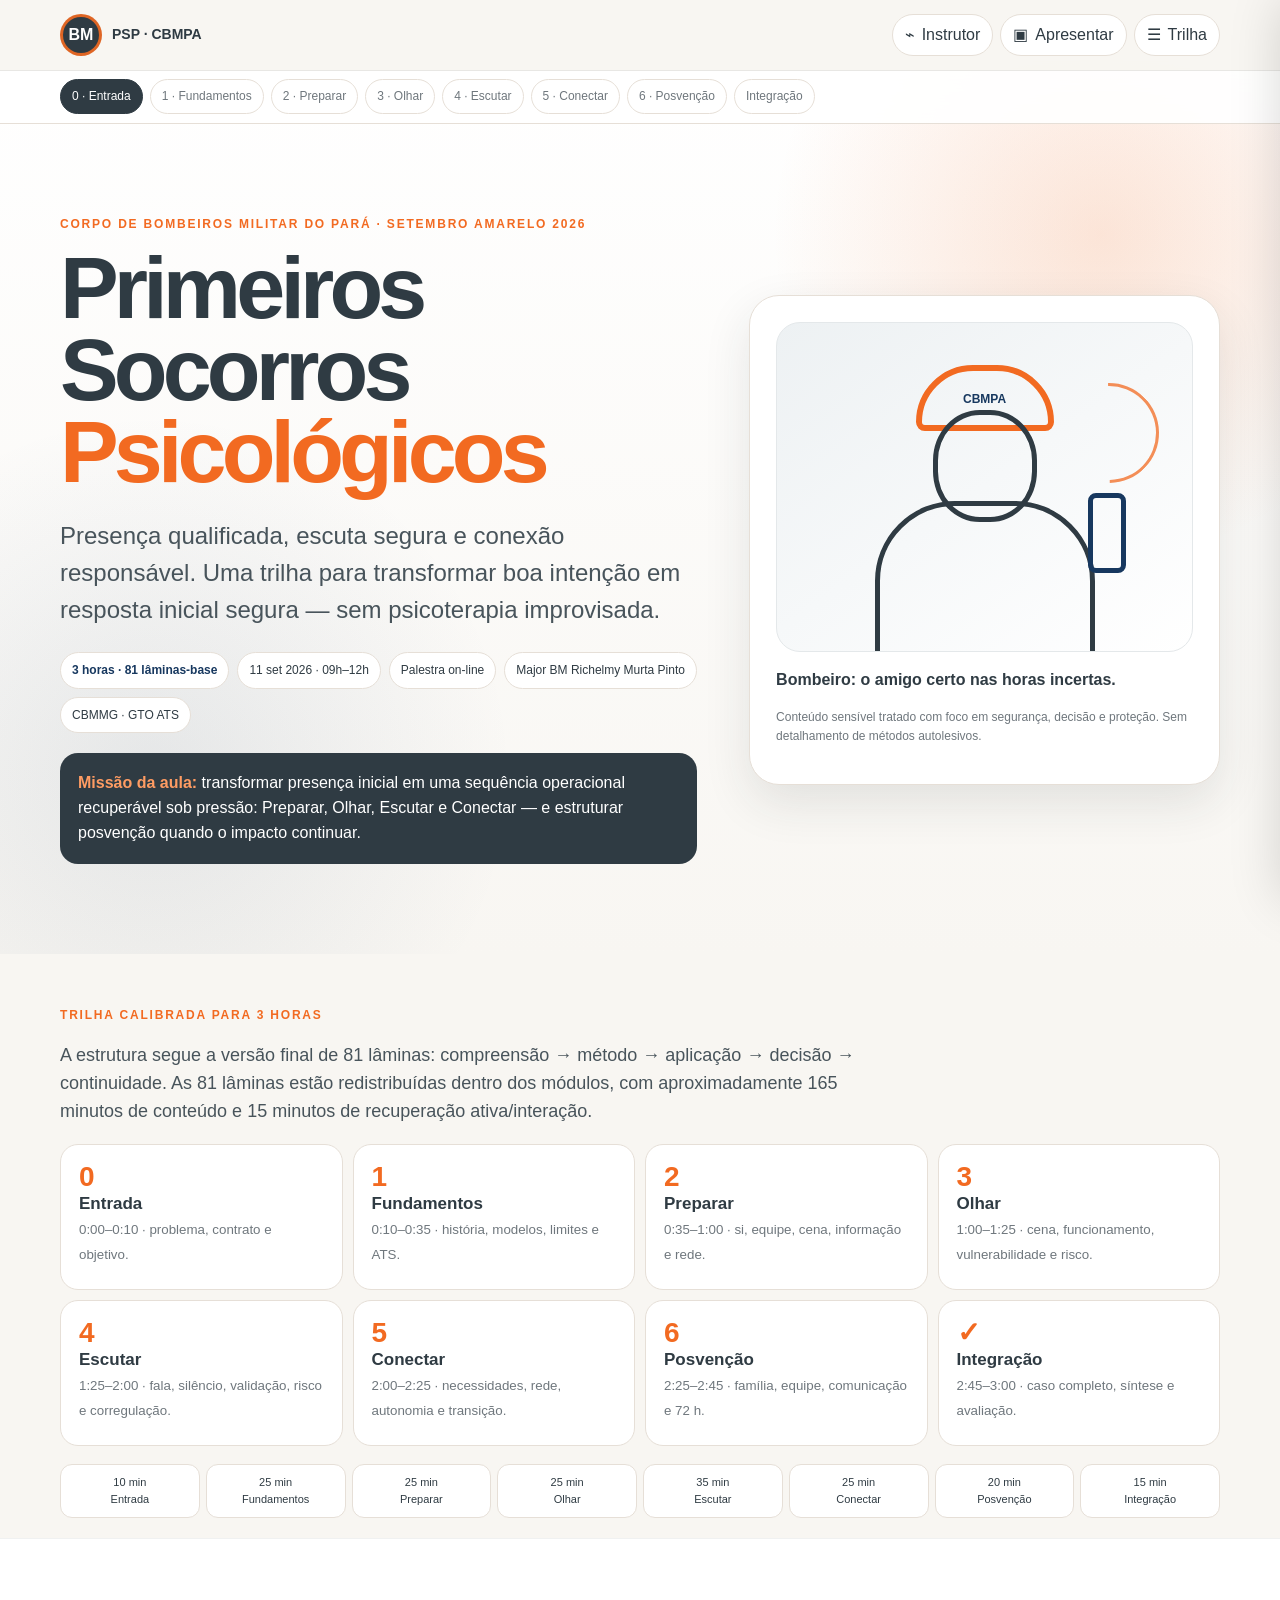
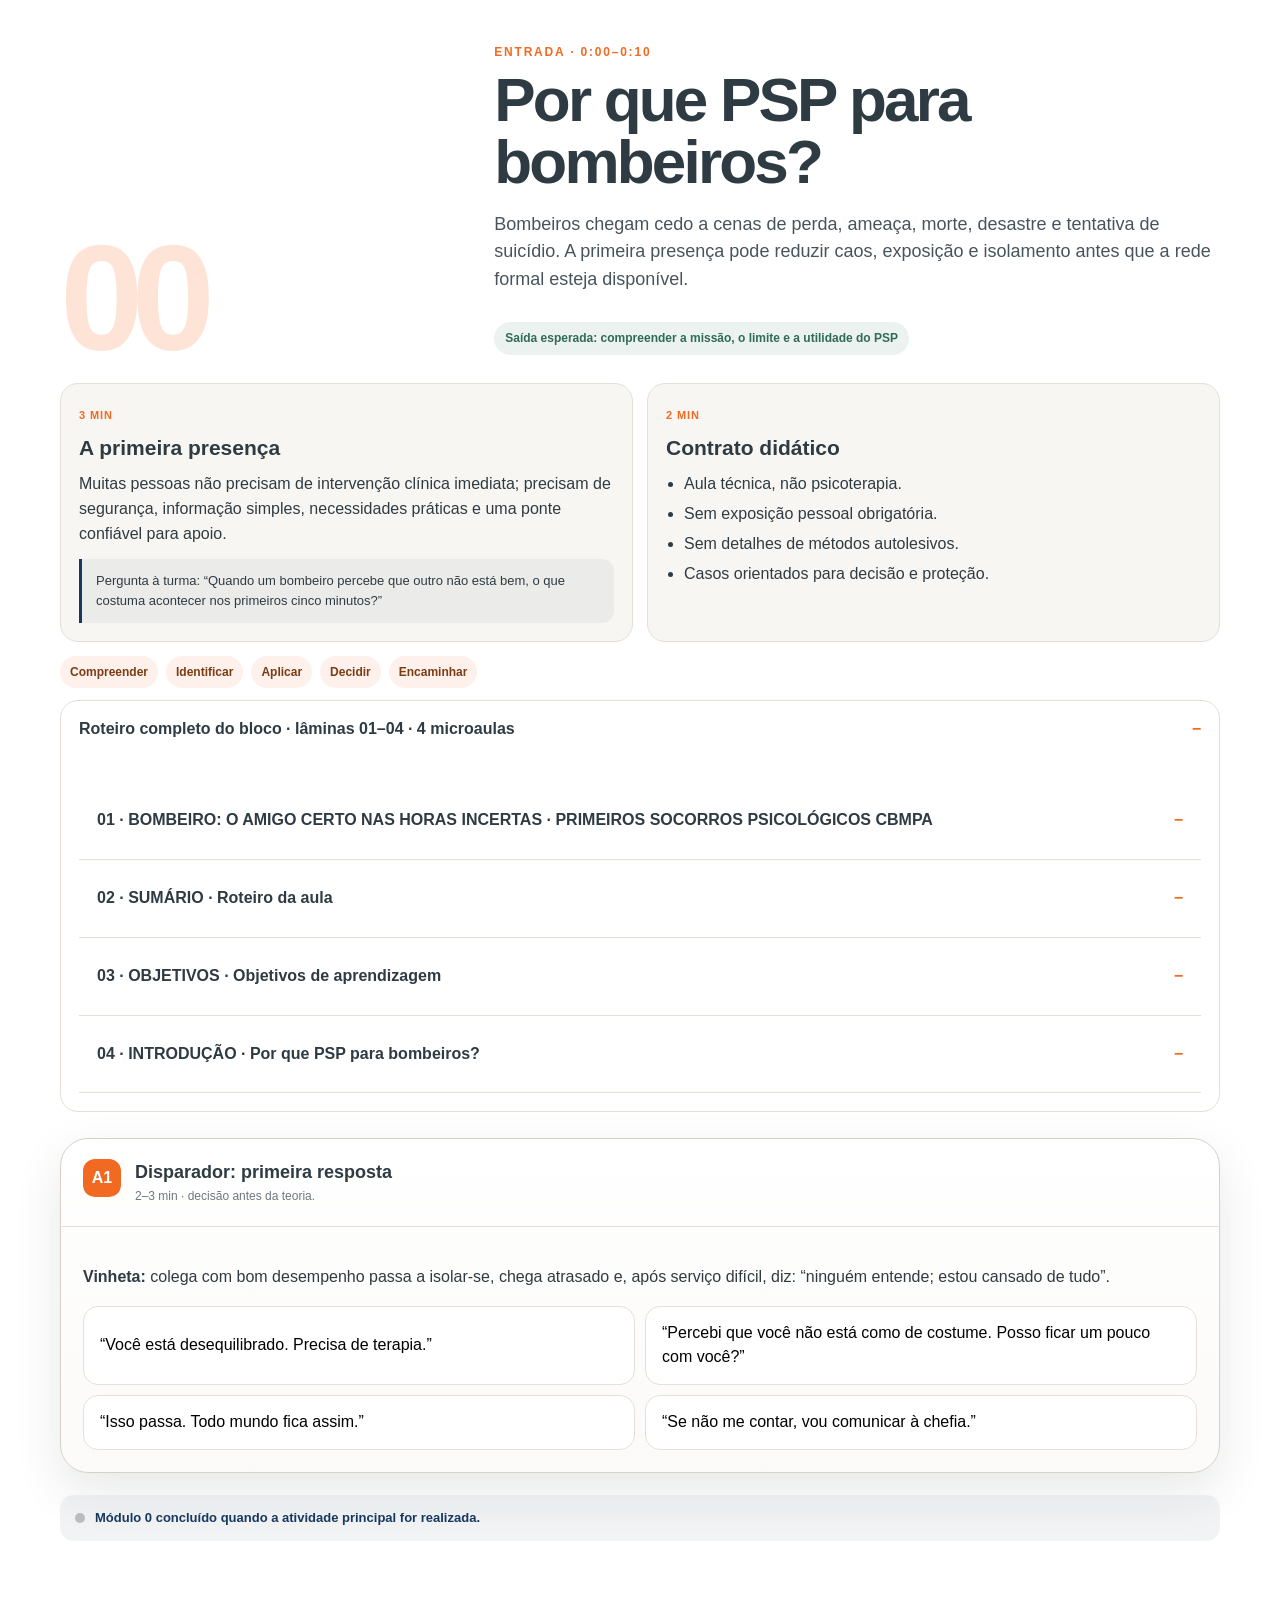
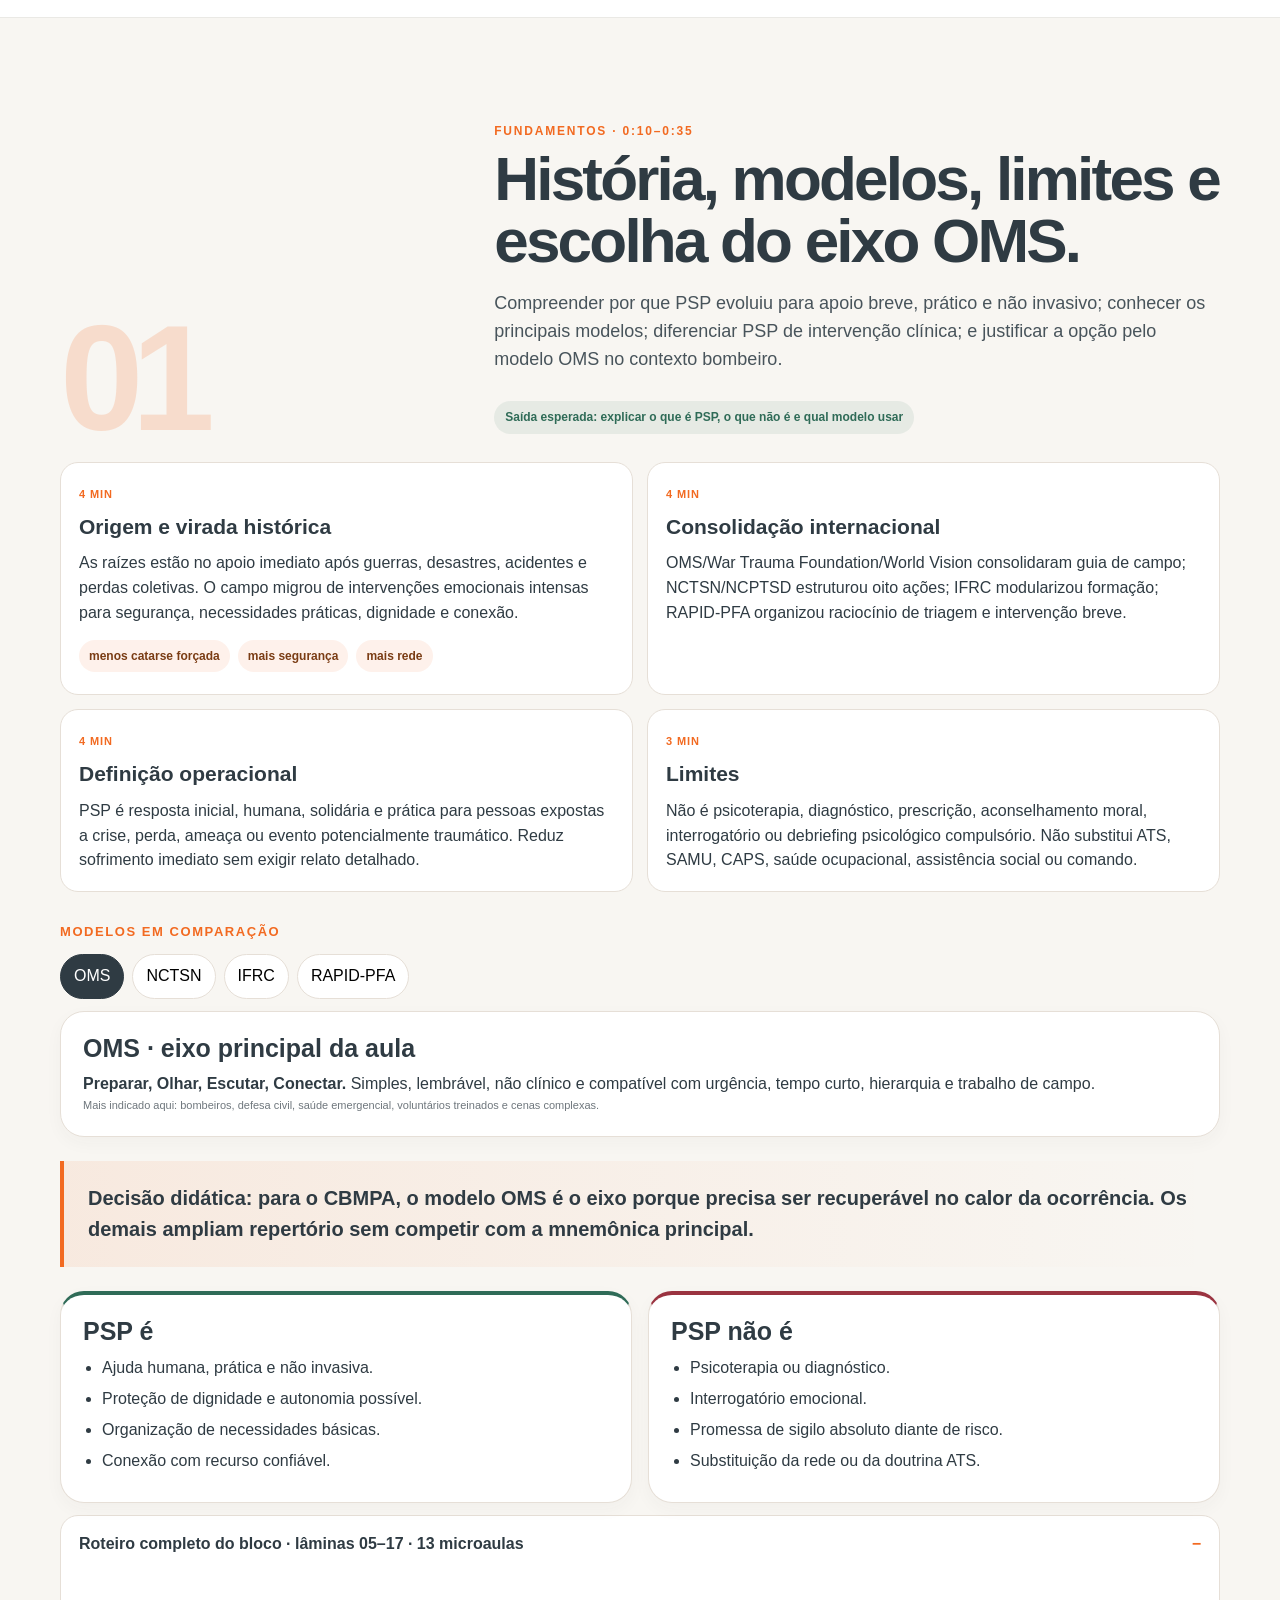
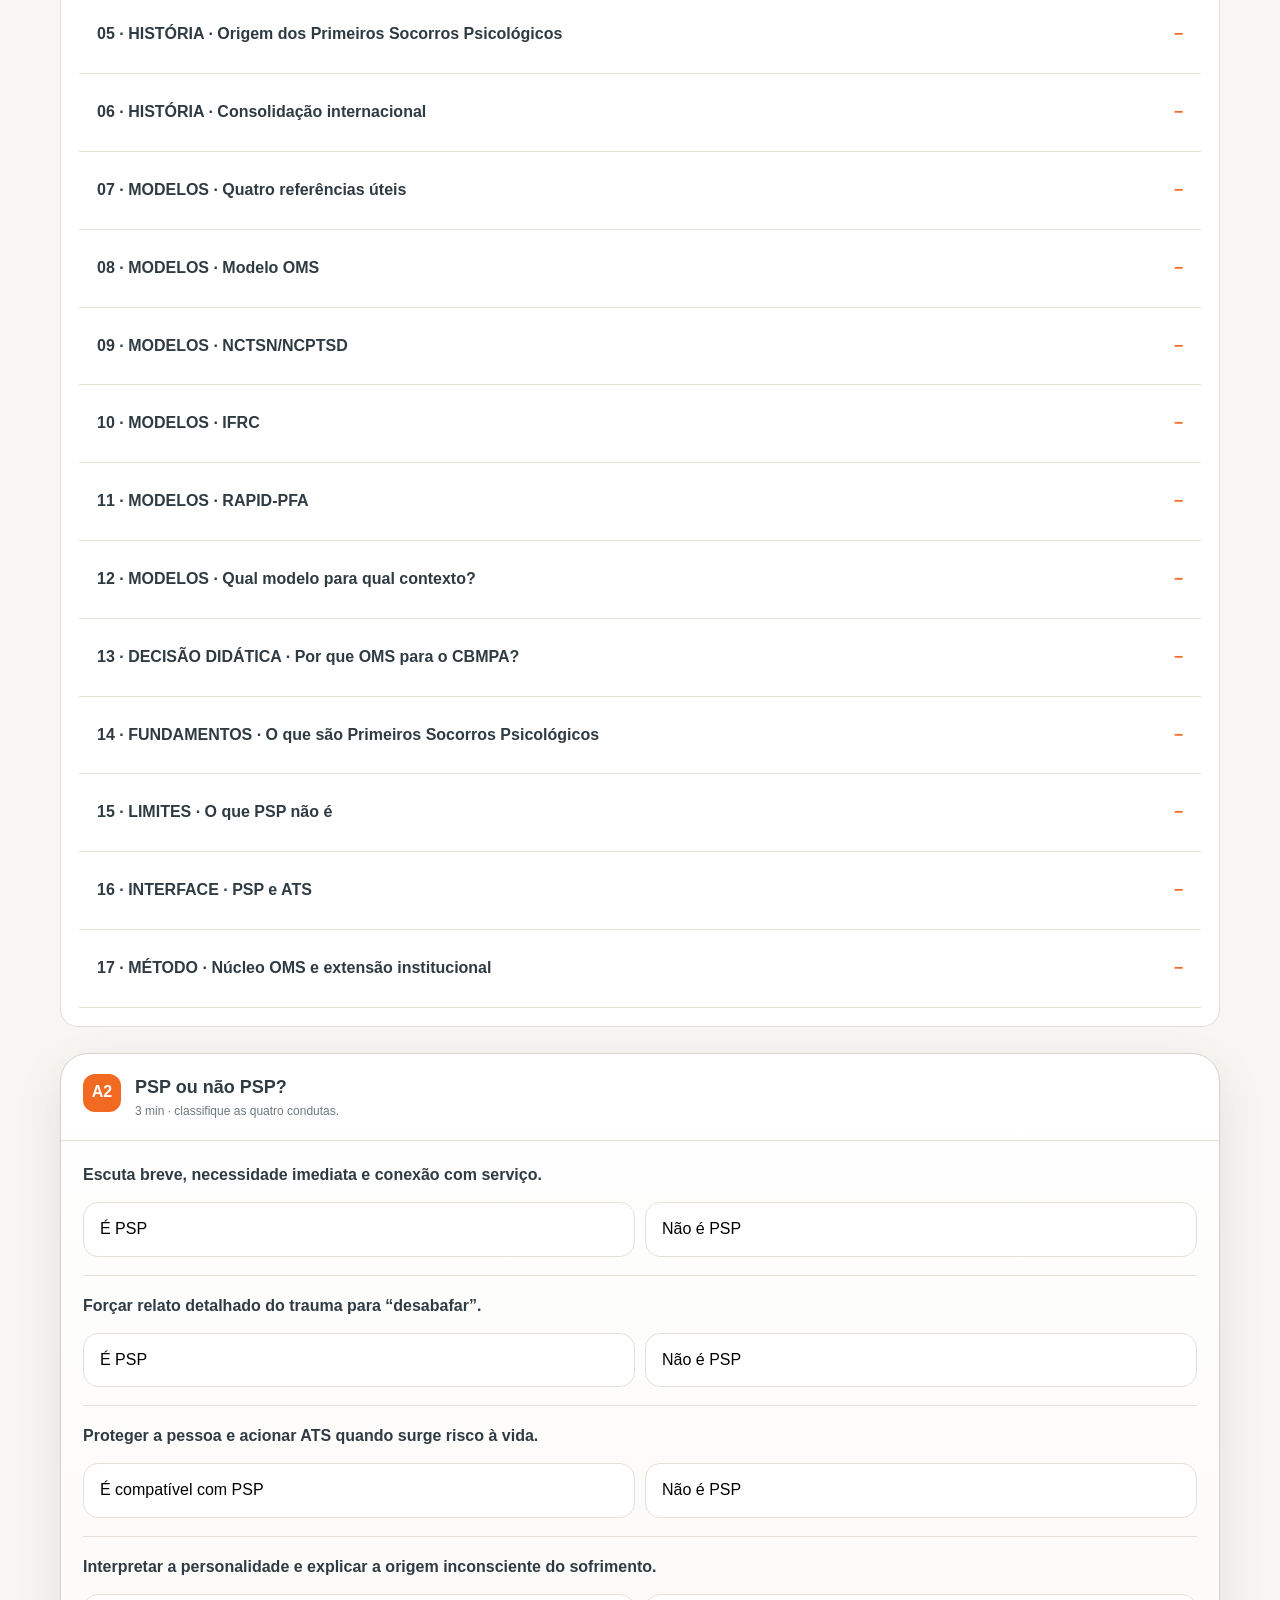
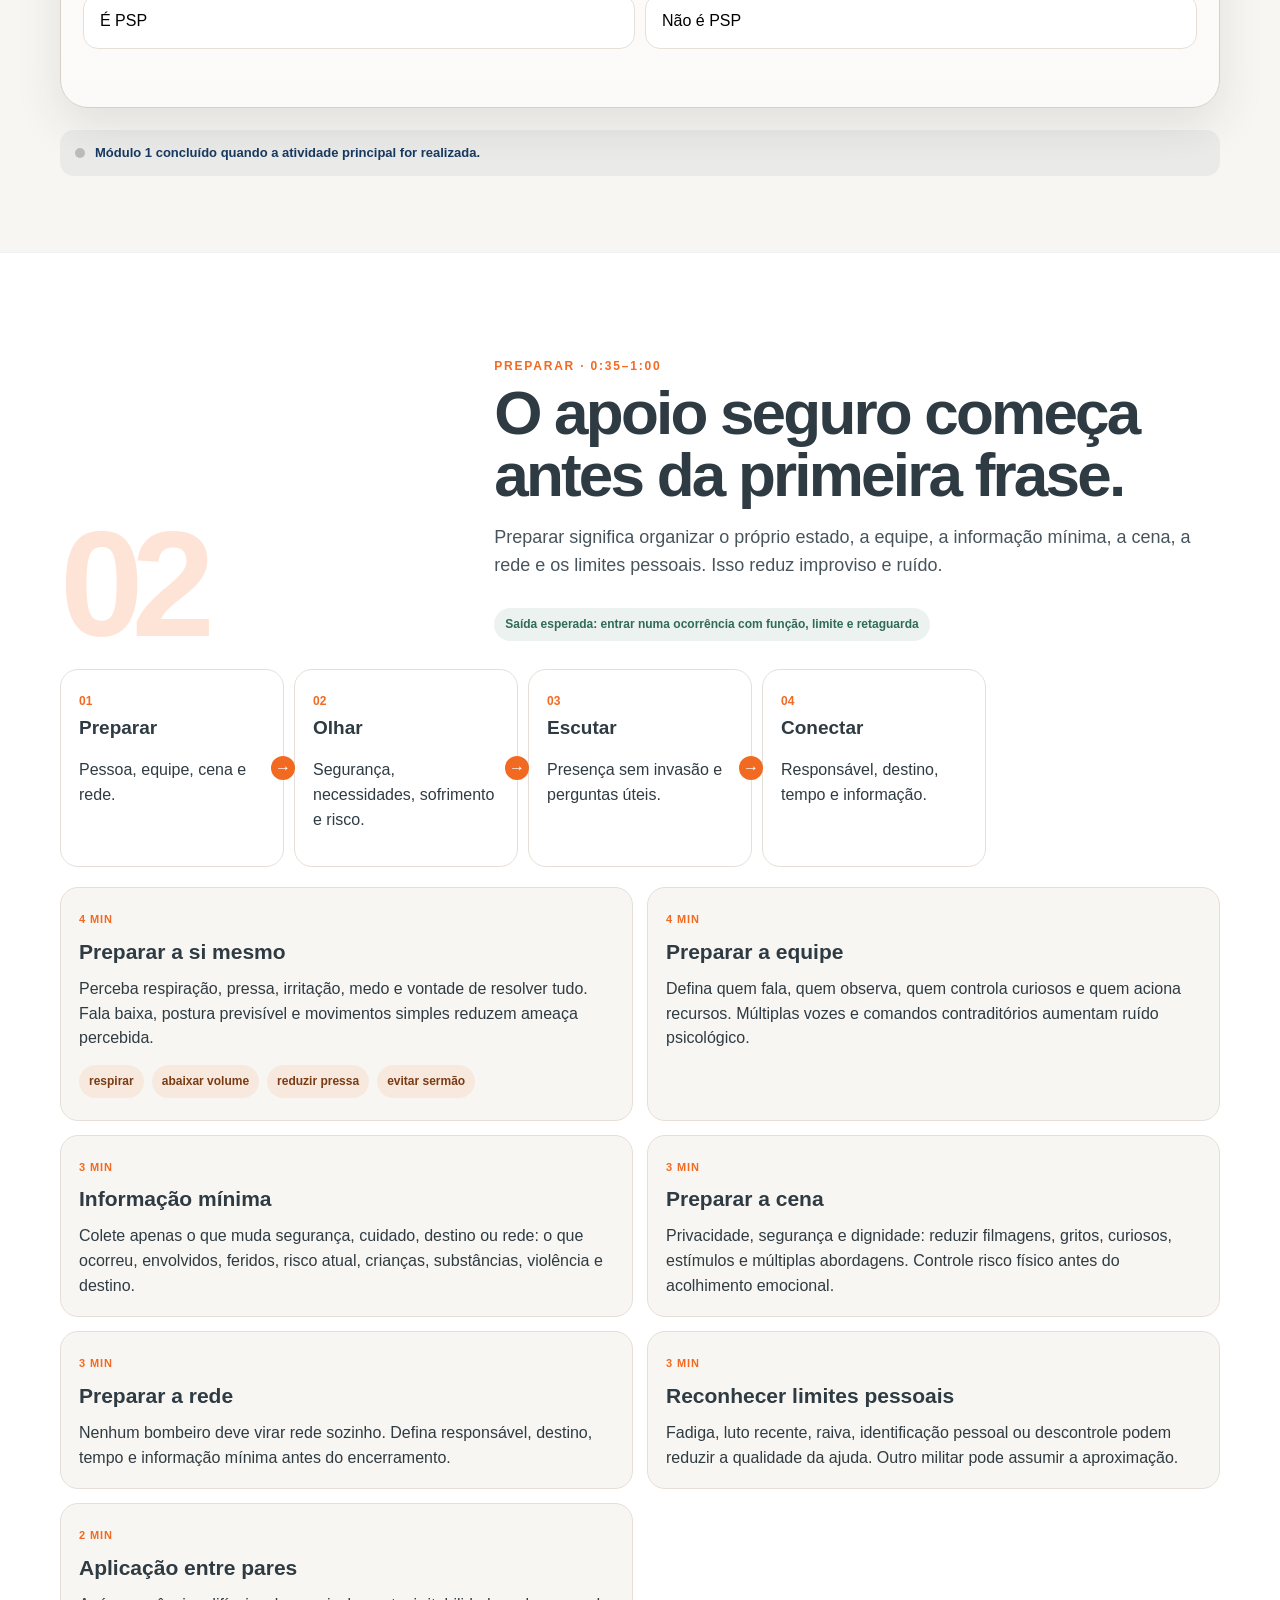
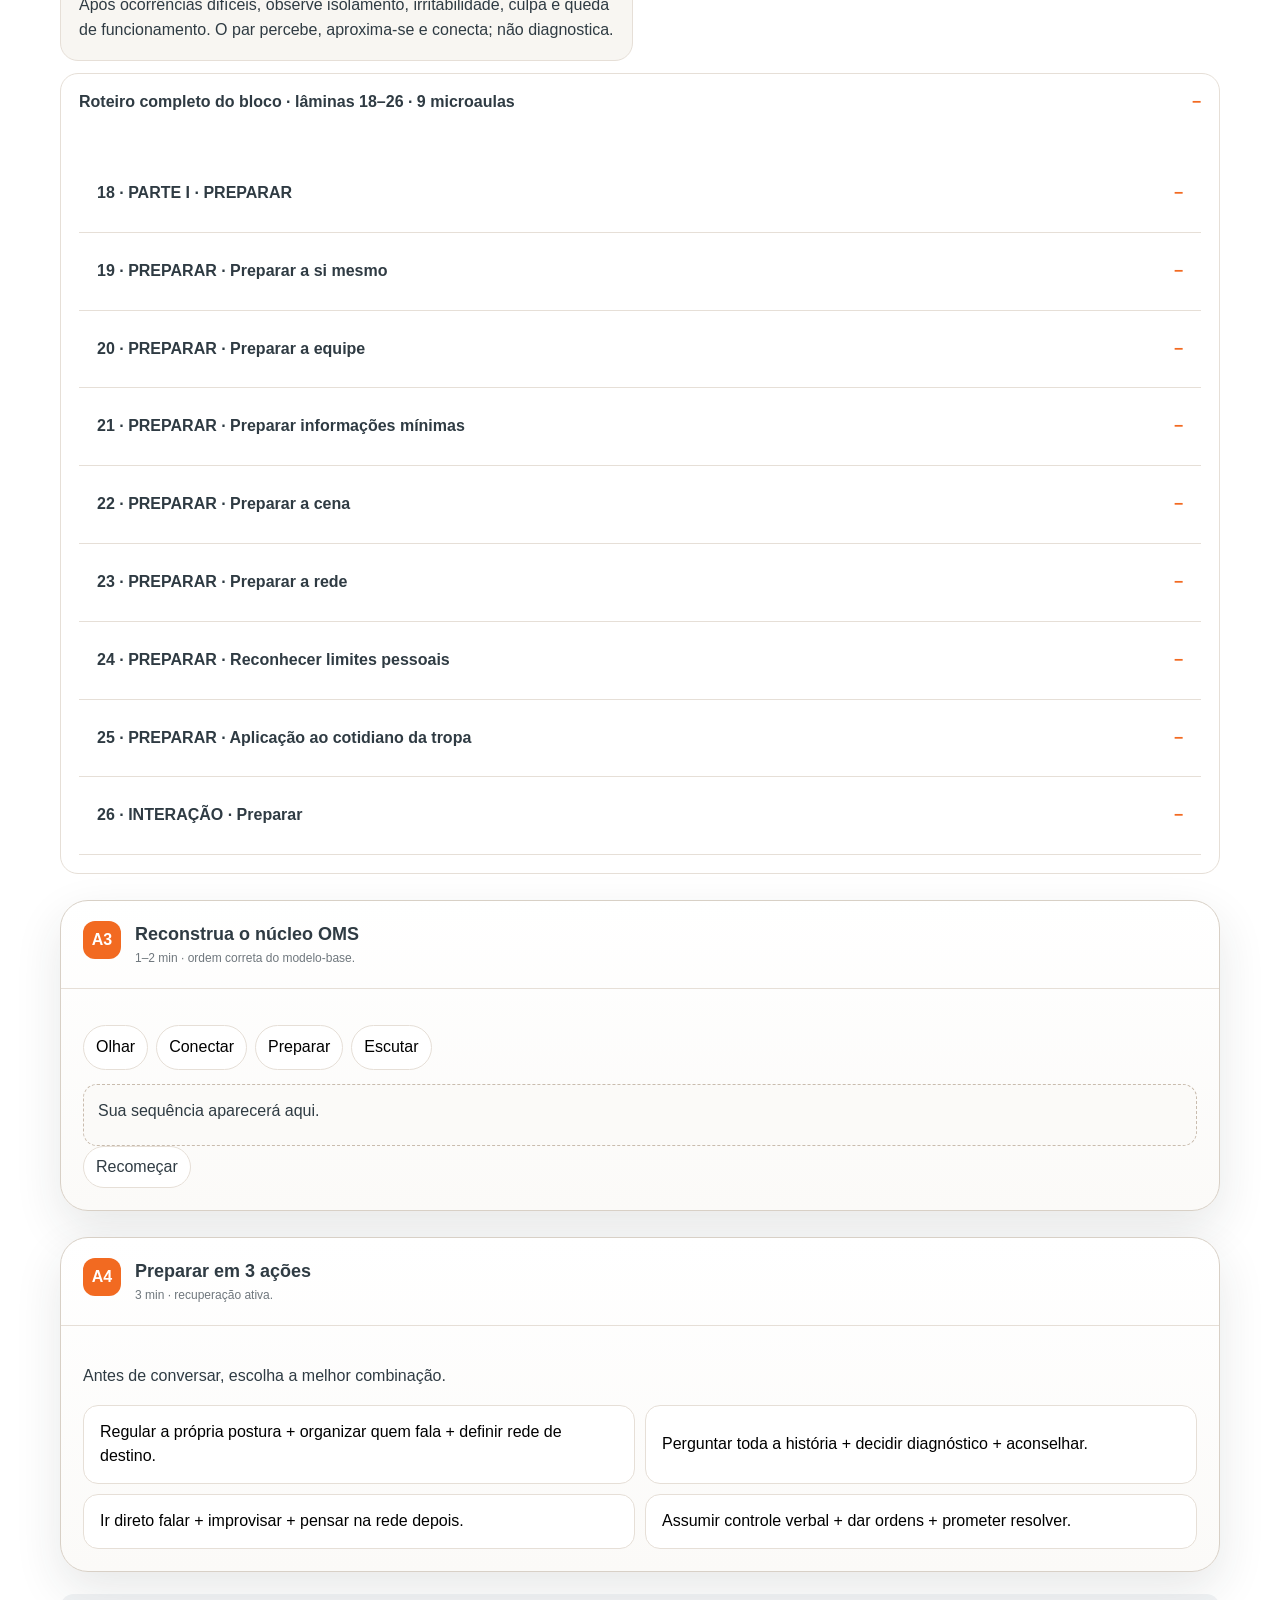
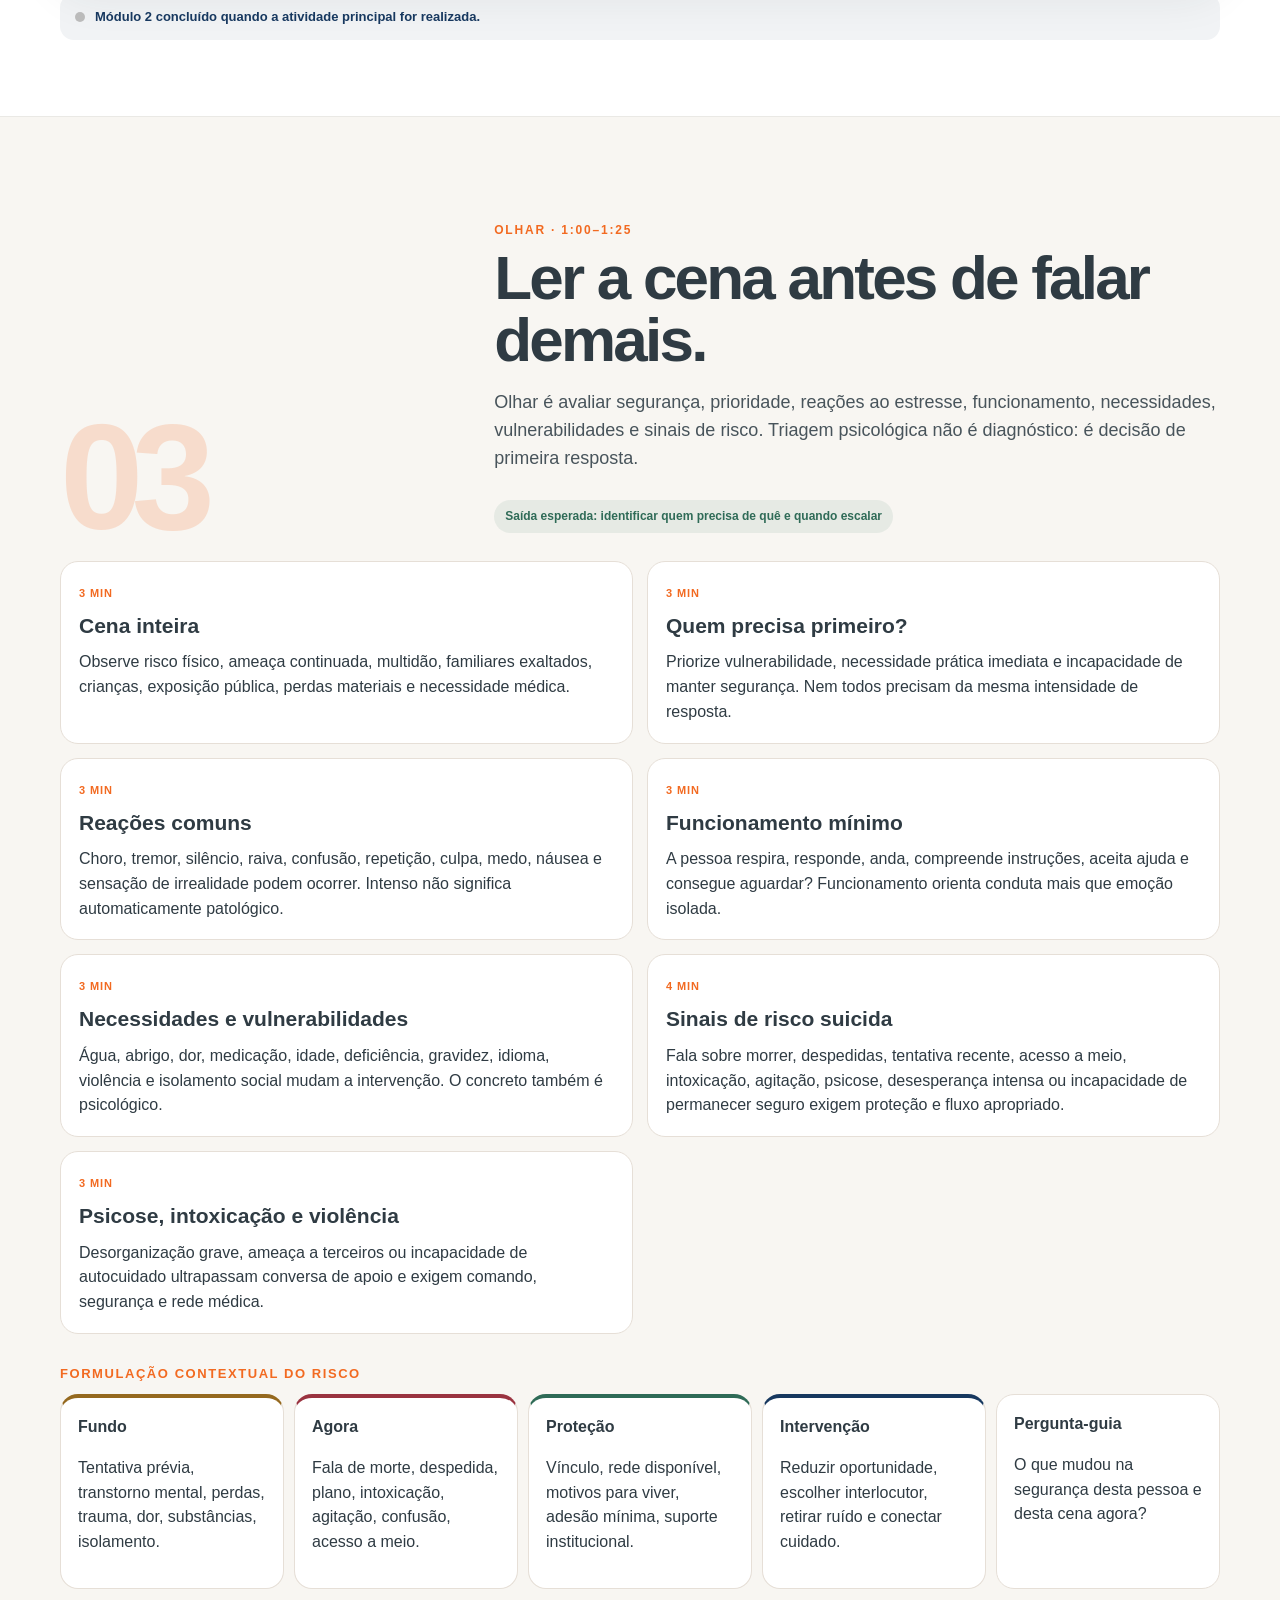
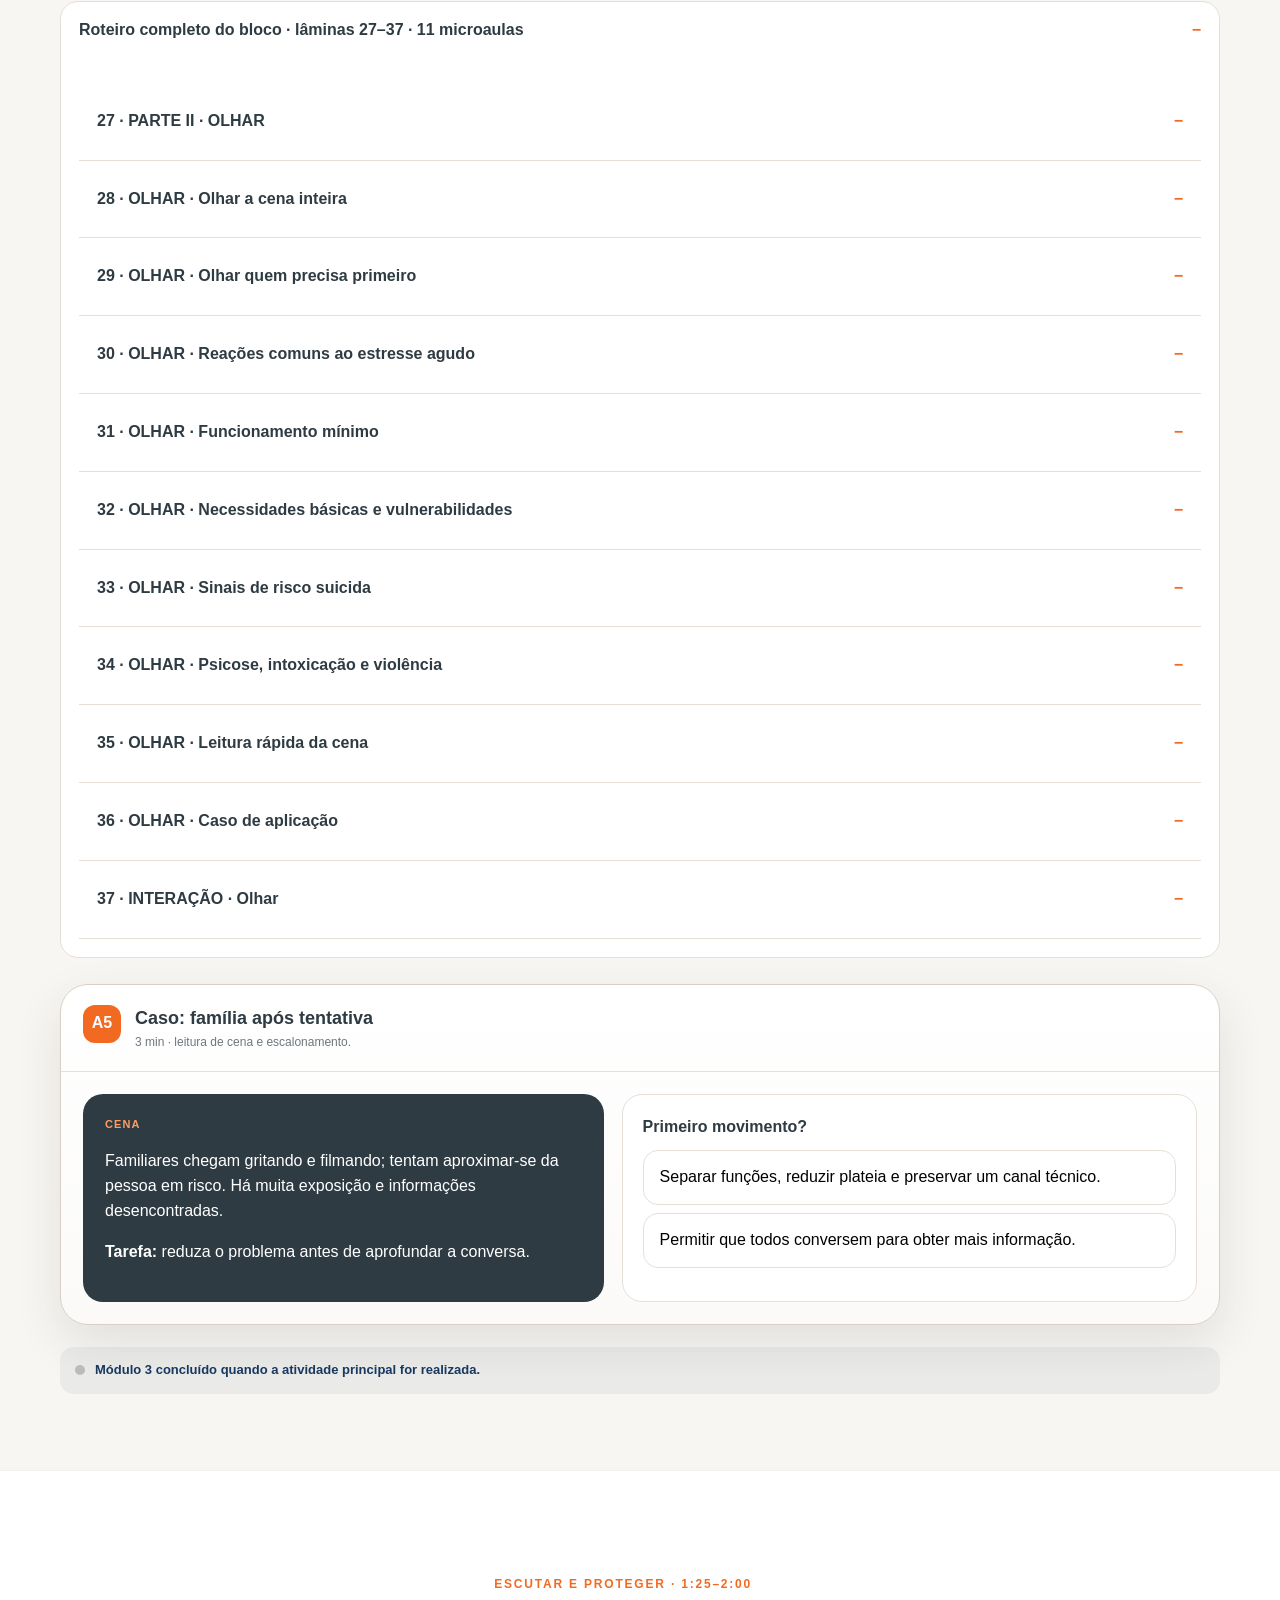
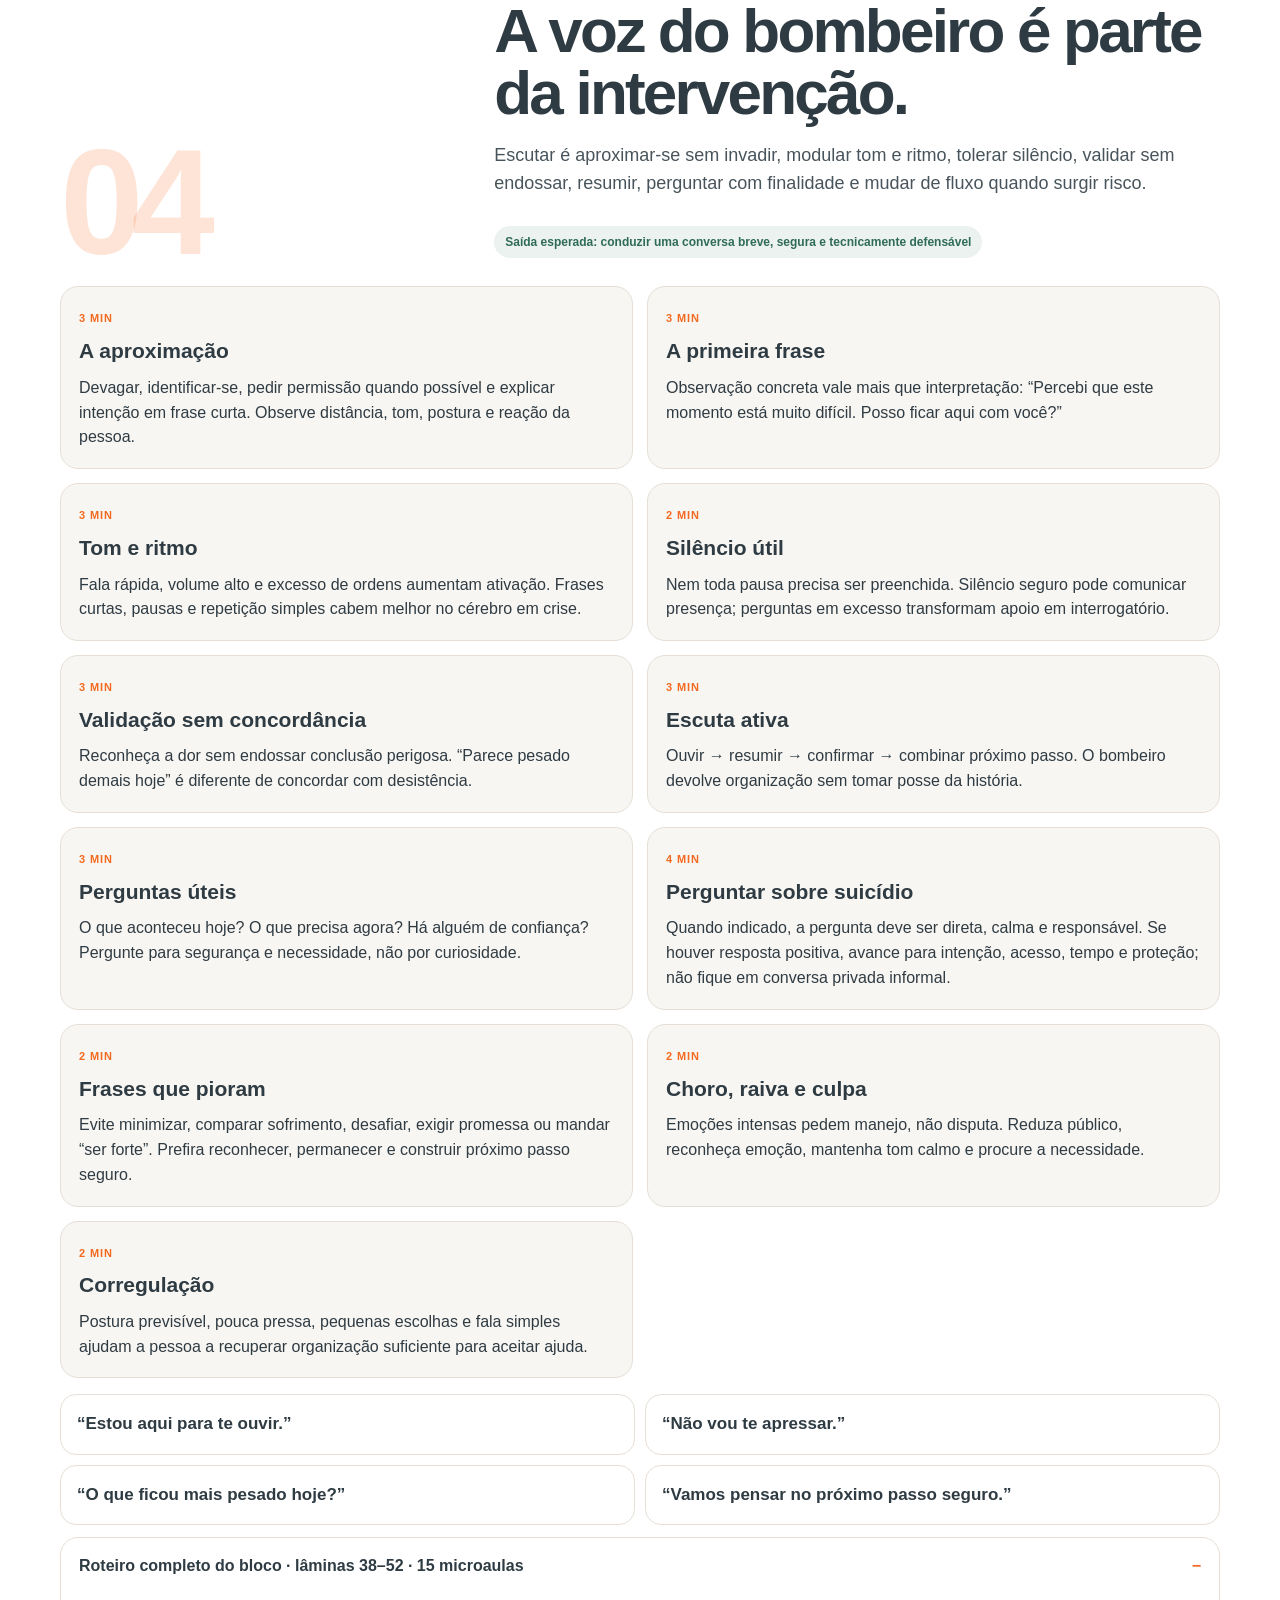
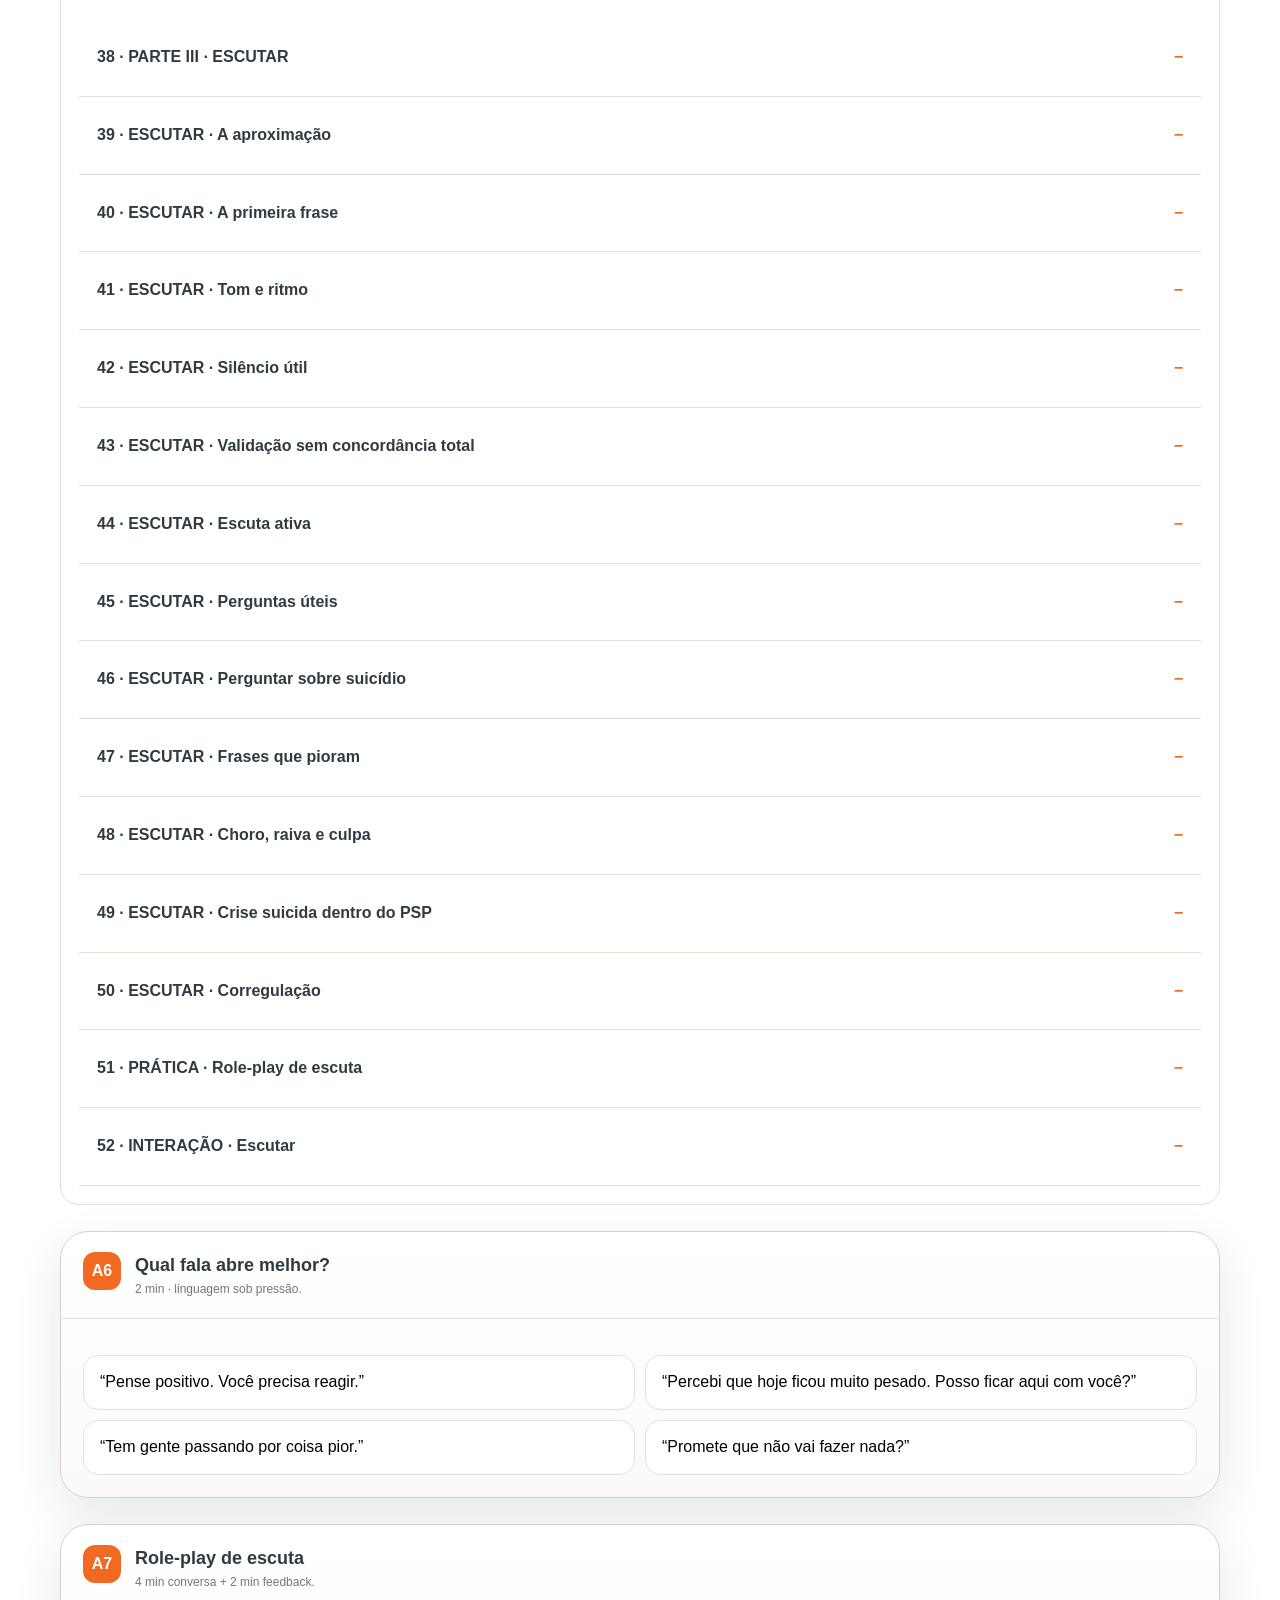
==== commit 870b6309: "PSP CBMPA: restaura versão final 81 lâminas e calibra trilha para 3 horas" ====
--- a/psp-cbmpa/index.html
+++ b/psp-cbmpa/index.html
@@ -1,15 +1 @@
-<!doctype html>
-<html lang="pt-BR"><head><meta charset="utf-8"><meta name="viewport" content="width=device-width,initial-scale=1,viewport-fit=cover"><title>Primeiros Socorros Psicológicos · CBMPA</title><meta name="description" content="Trilha interativa de Primeiros Socorros Psicológicos para o Corpo de Bombeiros Militar do Pará."><meta name="theme-color" content="#2f3b43"><meta name="robots" content="noindex,nofollow,noarchive">
-<style>
-:root{--ink:#2f3b43;--ink2:#48545b;--muted:#6f777d;--orange:#f26a21;--paper:#f8f6f2;--white:#fff;--line:#e6dfd7;--soft:#f0ece6;--navy:#17385f;--good:#2f6b57;--warn:#95691f;--danger:#9a3340;--shadow:0 18px 48px rgba(32,42,48,.11);--radius:24px;--max:1160px}*{box-sizing:border-box}html{scroll-behavior:smooth}body{margin:0;background:var(--paper);color:var(--ink);font-family:Aptos,"Segoe UI",Arial,sans-serif;line-height:1.55;-webkit-font-smoothing:antialiased}button{font:inherit;cursor:pointer}.skip{position:fixed;left:12px;top:-60px;z-index:999;background:#111;color:#fff;padding:10px 14px;border-radius:10px}.skip:focus{top:12px}.wrap{width:min(var(--max),calc(100% - 40px));margin:auto}.top{position:fixed;z-index:100;inset:0 0 auto;background:rgba(248,246,242,.94);backdrop-filter:blur(14px);border-bottom:1px solid rgba(47,59,67,.08)}.top-inner{width:min(var(--max),calc(100% - 24px));margin:auto;min-height:70px;display:flex;align-items:center;gap:14px}.brand{display:flex;gap:10px;align-items:center}.mark{width:42px;height:42px;border-radius:50%;display:grid;place-items:center;background:var(--ink);color:#fff;font-weight:900;border:3px solid var(--orange)}.brand strong{font-size:14px;white-space:nowrap}.actions{margin-left:auto;display:flex;gap:7px}.btn{border:1px solid var(--line);background:#fff;border-radius:999px;padding:8px 12px;color:var(--ink);display:inline-flex;align-items:center;gap:7px}.btn:hover,.btn:focus-visible{border-color:var(--orange);outline:0}.btn.primary{background:var(--ink);border-color:var(--ink);color:#fff}.progress-line{position:absolute;left:0;bottom:-1px;height:3px;background:var(--orange);width:0}.rail{position:sticky;top:70px;z-index:80;background:rgba(255,255,255,.91);border-bottom:1px solid var(--line);backdrop-filter:blur(12px);overflow-x:auto}.rail-inner{width:min(var(--max),calc(100% - 24px));margin:auto;display:flex;gap:7px;padding:9px 0}.module-pill{border:1px solid var(--line);background:#fff;border-radius:999px;padding:7px 11px;white-space:nowrap;font-size:12px;color:var(--muted)}.module-pill.active{background:var(--ink);color:#fff;border-color:var(--ink)}.module-pill.done:before{content:"✓ ";color:#8cd2b8}.hero{min-height:100vh;padding:142px 0 70px;display:flex;align-items:center;background:radial-gradient(circle at 86% 20%,rgba(242,106,33,.17),transparent 25%),radial-gradient(circle at 12% 80%,rgba(23,56,95,.09),transparent 27%),linear-gradient(#fff,var(--paper));overflow:hidden}.hero-grid{display:grid;grid-template-columns:1.15fr .85fr;gap:52px;align-items:center}.eyebrow{font-size:12px;letter-spacing:.15em;text-transform:uppercase;color:var(--orange);font-weight:850}.hero h1{font-size:clamp(52px,7vw,88px);line-height:.93;letter-spacing:-.055em;margin:13px 0 22px}.hero h1 span{display:block;color:var(--orange)}.lead{font-size:clamp(18px,2vw,24px);max-width:760px;color:var(--ink2)}.meta{display:flex;gap:8px;flex-wrap:wrap;margin-top:24px}.chip{border:1px solid var(--line);background:#fff;border-radius:999px;padding:8px 11px;font-size:12px}.hero-card{background:#fff;border:1px solid var(--line);border-radius:30px;padding:26px;box-shadow:var(--shadow)}.scene-illustration{height:330px;border-radius:24px;background:linear-gradient(145deg,#edf1f3,#fff);position:relative;overflow:hidden;border:1px solid #e4e8ea}.helmet{position:absolute;left:50%;top:42px;transform:translateX(-50%);width:138px;height:66px;border:6px solid var(--orange);border-radius:90px 90px 14px 14px}.helmet:after{content:"CBMPA";position:absolute;inset:19px 0 auto;text-align:center;font-weight:900;color:var(--navy);font-size:12px}.head{position:absolute;left:50%;top:87px;transform:translateX(-50%);width:104px;height:112px;border:5px solid var(--ink);border-radius:45%}.bodyshape{position:absolute;left:50%;bottom:-60px;transform:translateX(-50%);width:220px;height:210px;border:5px solid var(--ink);border-radius:80px 80px 20px 20px}.radio{position:absolute;right:16%;bottom:78px;width:38px;height:80px;border:5px solid var(--navy);border-radius:8px}.wave{position:absolute;right:8%;top:60px;width:100px;height:100px;border:3px solid rgba(242,106,33,.75);border-left-color:transparent;border-bottom-color:transparent;border-radius:50%;transform:rotate(44deg)}.mission{margin-top:20px;padding:18px;border-radius:18px;background:var(--ink);color:#fff}.mission b{color:#ff9c63}.journey{padding:52px 0 20px}.journey-grid{display:grid;grid-template-columns:repeat(6,1fr);gap:10px}.journey-card{background:#fff;border:1px solid var(--line);border-radius:18px;padding:18px;min-height:146px}.journey-card strong{display:block;font-size:17px}.journey-card small{color:var(--muted)}.journey-card .n{font-size:28px;color:var(--orange);font-weight:900;line-height:1}.module{padding:104px 0 76px;border-top:1px solid rgba(47,59,67,.07);scroll-margin-top:128px}.module.alt{background:#fff}.module-head{display:grid;grid-template-columns:.72fr 1.28fr;gap:26px;align-items:end;margin-bottom:28px}.module-number{font-size:clamp(70px,12vw,150px);font-weight:900;line-height:.75;color:rgba(242,106,33,.18);letter-spacing:-.08em}.module h2{font-size:clamp(36px,5vw,62px);line-height:1;letter-spacing:-.045em;margin:7px 0 10px}.objective{font-size:18px;color:var(--ink2);max-width:800px}.outcome{display:inline-flex;gap:8px;align-items:center;margin-top:10px;border-radius:999px;background:rgba(47,107,87,.09);color:var(--good);padding:7px 11px;font-size:12px;font-weight:800}.grid{display:grid;gap:16px}.grid.two{grid-template-columns:repeat(2,minmax(0,1fr))}.grid.three{grid-template-columns:repeat(3,minmax(0,1fr))}.card{background:#fff;border:1px solid var(--line);border-radius:var(--radius);padding:22px;box-shadow:0 6px 18px rgba(47,59,67,.035)}.alt .card{background:var(--paper)}.card h3,.card h4{margin:0 0 9px;line-height:1.17}.card h3{font-size:25px}.card h4{font-size:18px}.card p{margin:0}.card ul{margin:10px 0 0;padding-left:19px}.card li{margin:6px 0}.card.accent{border-top:4px solid var(--orange)}.card.good{border-top:4px solid var(--good)}.card.danger{border-top:4px solid var(--danger)}.micro{font-size:12px;color:var(--muted)}.callout{margin:24px 0;padding:22px 24px;border-left:4px solid var(--orange);background:linear-gradient(90deg,rgba(242,106,33,.09),transparent);border-radius:0 18px 18px 0;font-size:20px;font-weight:750}.activity{margin-top:26px;border:1px solid #d8d0c6;border-radius:28px;background:linear-gradient(180deg,#fff,#fbfaf8);overflow:hidden;box-shadow:var(--shadow)}.activity-head{display:flex;gap:14px;align-items:flex-start;padding:20px 22px;border-bottom:1px solid var(--line)}.activity-badge{width:38px;height:38px;border-radius:12px;background:var(--orange);color:#fff;display:grid;place-items:center;font-weight:900;flex:0 0 auto}.activity-title{font-weight:850;font-size:18px}.activity-body{padding:22px}.choice-grid{display:grid;grid-template-columns:repeat(2,minmax(0,1fr));gap:10px;margin-top:14px}.choice,.quiz-option{border:1px solid var(--line);background:#fff;border-radius:15px;padding:14px 16px;text-align:left}.choice:hover,.choice:focus-visible,.quiz-option:hover,.quiz-option:focus-visible{border-color:var(--orange);outline:0}.choice.selected.correct{border-color:var(--good);background:rgba(47,107,87,.07)}.choice.selected.incorrect{border-color:var(--danger);background:rgba(154,51,64,.06)}.feedback{display:none;margin-top:14px;padding:15px 17px;border-radius:14px;background:var(--soft)}.feedback.show{display:block}.feedback.good{background:rgba(47,107,87,.09)}.feedback.bad{background:rgba(154,51,64,.08)}.next{display:flex;justify-content:flex-end;margin-top:22px}.accordion{border:1px solid var(--line);border-radius:18px;background:#fff;margin-top:12px;overflow:hidden}.accordion summary{padding:16px 18px;font-weight:800;cursor:pointer;list-style:none}.accordion summary:after{content:"＋";float:right;color:var(--orange)}.accordion[open] summary:after{content:"−"}.accordion .inside{padding:0 18px 18px}.timeline{position:relative;margin:10px 0}.timeline:before{content:"";position:absolute;left:16px;top:12px;bottom:12px;width:2px;background:var(--line)}.timeline-item{position:relative;padding-left:50px;margin-bottom:20px}.timeline-item:before{content:"";position:absolute;left:8px;top:4px;width:18px;height:18px;background:var(--orange);border-radius:50%;box-shadow:0 0 0 5px rgba(242,106,33,.12)}.timeline-item b{color:var(--orange)}.model-tabs,.context-tabs{display:flex;gap:8px;flex-wrap:wrap;margin:12px 0}.model-tab,.context-tab{border:1px solid var(--line);background:#fff;padding:9px 13px;border-radius:999px}.model-tab[aria-selected="true"],.context-tab[aria-selected="true"]{background:var(--ink);color:#fff;border-color:var(--ink)}.tabpanel,.context-panel{display:none}.tabpanel.active,.context-panel.active{display:block}.flow{display:grid;grid-template-columns:repeat(5,1fr);gap:10px;margin:20px 0}.flow-step{border:1px solid var(--line);border-radius:18px;padding:18px;background:#fff;min-height:160px;position:relative}.flow-step b{display:block;font-size:19px}.flow-step .n{color:var(--orange);font-weight:900;font-size:12px}.flow-step:not(:last-child):after{content:"→";position:absolute;right:-12px;top:50%;transform:translateY(-50%);width:24px;height:24px;border-radius:50%;display:grid;place-items:center;background:var(--orange);color:#fff;font-weight:900;z-index:2}.quote-grid{display:grid;grid-template-columns:repeat(2,1fr);gap:10px}.speech{border:1px solid var(--line);border-radius:16px;background:#fff;padding:16px;font-size:17px;font-weight:700}.risk-matrix{display:grid;grid-template-columns:repeat(5,1fr);gap:10px}.risk{border:1px solid var(--line);border-radius:18px;background:#fff;padding:17px;min-height:180px}.risk b{display:block;margin-bottom:8px}.r1{border-top:4px solid var(--good)}.r2{border-top:4px solid var(--warn)}.r3{border-top:4px solid #c17132}.r4{border-top:4px solid var(--danger)}.r5{border-top:4px solid var(--navy)}.scenario-box{display:grid;grid-template-columns:.95fr 1.05fr;gap:18px}.scenario-story{background:var(--ink);color:#fff;border-radius:20px;padding:22px}.scenario-story .tag{font-size:11px;color:#ff9c63;text-transform:uppercase;font-weight:900;letter-spacing:.1em}.scenario-stage{border:1px solid var(--line);border-radius:20px;padding:20px;background:#fff}.stage-step{display:none}.stage-step.active{display:block}.quiz-options{display:grid;gap:8px;margin-top:10px}.timer{font-size:64px;font-weight:900;letter-spacing:-.06em}.timer-controls,.flow-builder{display:flex;gap:8px;flex-wrap:wrap}.flow-chip{border:1px solid var(--line);background:#fff;border-radius:999px;padding:9px 12px}.flow-output{min-height:62px;margin-top:14px;padding:14px;border:1px dashed #c9bcae;border-radius:14px;background:#fbfaf8}.quiz-q{margin:0 0 18px;padding-bottom:18px;border-bottom:1px solid var(--line)}.score{display:none;margin-top:18px;padding:18px;border-radius:16px;background:var(--ink);color:#fff}.score.show{display:block}.score strong{color:#ff9c63;font-size:28px}.checkpoint{display:flex;align-items:center;gap:10px;margin-top:22px;padding:13px 15px;border-radius:14px;background:rgba(23,56,95,.06);color:var(--navy);font-size:13px;font-weight:750}.status-dot{width:10px;height:10px;border-radius:50%;background:#bbb}.status-dot.done{background:var(--good)}.teacher-note{display:none;margin-top:14px;border:1px dashed var(--orange);border-radius:14px;padding:13px 15px;background:#fff7f0;color:#6c3a1d}.teacher-mode .teacher-note{display:block}.archive{margin-top:24px}.archive details{border-bottom:1px solid var(--line);padding:10px 0}.archive summary{cursor:pointer;font-weight:750}.footer{padding:46px 0 70px;background:var(--ink);color:#fff}.drawer{position:fixed;z-index:150;right:0;top:0;width:min(430px,92vw);height:100%;background:#fff;box-shadow:-20px 0 50px rgba(0,0,0,.16);padding:86px 24px 30px;transform:translateX(105%);transition:.25s;overflow:auto}.drawer.open{transform:none}.drawer a{display:block;padding:11px 4px;border-bottom:1px solid var(--line);text-decoration:none}.backdrop{position:fixed;z-index:140;inset:0;background:rgba(20,25,30,.35);display:none}.backdrop.show{display:block}.toast{position:fixed;z-index:180;left:50%;bottom:24px;transform:translateX(-50%);background:#171d21;color:#fff;border-radius:999px;padding:10px 14px;display:none}.toast.show{display:block}.presentation .module{min-height:100vh;display:flex;align-items:center;scroll-snap-align:start}.presentation{scroll-snap-type:y mandatory}.presentation .journey{display:none}.presentation .module>.wrap{padding-top:45px;padding-bottom:35px}@media(max-width:920px){.hero-grid,.module-head,.scenario-box{grid-template-columns:1fr}.journey-grid{grid-template-columns:repeat(3,1fr)}.grid.three{grid-template-columns:repeat(2,1fr)}.flow,.risk-matrix{grid-template-columns:repeat(2,1fr)}.flow-step:not(:last-child):after{display:none}.brand strong{display:none}.actions .label{display:none}}@media(max-width:620px){.wrap{width:calc(100% - 24px)}.top-inner{width:calc(100% - 16px)}.hero{padding-top:138px}.hero h1{font-size:49px}.scene-illustration{height:260px}.journey-grid,.grid.two,.grid.three,.choice-grid,.flow,.risk-matrix,.quote-grid{grid-template-columns:1fr}.module{padding:86px 0 58px}.module-number{font-size:78px}.rail-inner{width:calc(100% - 16px)}.timer{font-size:52px}}@media(prefers-reduced-motion:reduce){html{scroll-behavior:auto}.drawer{transition:none}}@media print{.top,.rail,.activity,.next,.drawer,.backdrop,.toast{display:none!important}.hero,.module{min-height:auto!important;padding:30px 0!important}.teacher-note{display:none!important}.card{box-shadow:none}}
-</style></head><body><a class="skip" href="#conteudo">Ir para o conteúdo</a><header class="top"><div class="top-inner"><div class="brand"><div class="mark">BM</div><strong>PSP · CBMPA</strong></div><div class="actions"><button class="btn" id="teacherBtn" aria-pressed="false">⌁ <span class="label">Instrutor</span></button><button class="btn" id="presentBtn" aria-pressed="false">▣ <span class="label">Apresentar</span></button><button class="btn" id="menuBtn" aria-expanded="false">☰ <span class="label">Trilha</span></button></div></div><div class="progress-line" id="progressLine"></div></header><nav class="rail"><div class="rail-inner"><button class="module-pill" data-target="m0">0 · Entrar</button><button class="module-pill" data-target="m1">1 · Entender</button><button class="module-pill" data-target="m2">2 · Fazer</button><button class="module-pill" data-target="m3">3 · Risco</button><button class="module-pill" data-target="m4">4 · Aplicar</button><button class="module-pill" data-target="m5">5 · Sistema</button><button class="module-pill" data-target="final">Síntese</button></div></nav><div class="backdrop" id="backdrop"></div><aside class="drawer" id="drawer"><h3>Trilha de aprendizagem</h3><p class="micro">Cada módulo tem objetivo, conteúdo essencial, atividade, feedback e checkpoint.</p><a href="#m0">0 · Entrar na ocorrência</a><a href="#m1">1 · Entender PSP</a><a href="#m2">2 · Fazer PSP</a><a href="#m3">3 · Reconhecer risco</a><a href="#m4">4 · Aplicar no mundo real</a><a href="#m5">5 · Transformar em sistema</a><a href="#final">Síntese e desafio final</a><a href="#fontes">Fontes e base 40/40</a></aside><div class="toast" id="toast" role="status" aria-live="polite"></div>
-<main id="conteudo"><section class="hero"><div class="wrap hero-grid"><div><div class="eyebrow">Corpo de Bombeiros Militar do Pará · Setembro Amarelo 2026</div><h1>Primeiros Socorros <span>Psicológicos</span></h1><p class="lead">Presença qualificada, escuta segura e conexão responsável. Uma trilha para transformar boa intenção em resposta inicial segura — sem psicoterapia improvisada.</p><div class="meta"><span class="chip">11 set 2026 · 09h–12h</span><span class="chip">Palestra on-line</span><span class="chip">Major BM Richelmy Murta Pinto</span><span class="chip">CBMMG · GTO ATS</span></div><div class="mission"><b>Missão:</b> ficar perto sem invadir, escutar sem diagnosticar e conectar sem abandonar.</div></div><div class="hero-card"><div class="scene-illustration" aria-label="Ilustração esquemática de bombeiro militar em situação de escuta"><div class="helmet"></div><div class="head"></div><div class="bodyshape"></div><div class="radio"></div><div class="wave"></div></div><p><b>Bombeiro: o amigo certo nas horas incertas.</b></p><p class="micro">Conteúdo sensível tratado com foco em segurança, decisão e proteção.</p></div></div></section><section class="journey"><div class="wrap"><div class="eyebrow">Como você vai aprender</div><div class="journey-grid"><div class="journey-card"><div class="n">0</div><strong>Entrar</strong><small>Começar por uma situação real.</small></div><div class="journey-card"><div class="n">1</div><strong>Entender</strong><small>Distinguir PSP do que não é.</small></div><div class="journey-card"><div class="n">2</div><strong>Fazer</strong><small>Executar o roteiro.</small></div><div class="journey-card"><div class="n">3</div><strong>Decidir</strong><small>Reconhecer risco e proteger.</small></div><div class="journey-card"><div class="n">4</div><strong>Aplicar</strong><small>Transferir para cenários bombeiro.</small></div><div class="journey-card"><div class="n">5</div><strong>Sistematizar</strong><small>Transformar cuidado em fluxo.</small></div></div></div></section>
-<section class="module alt" id="m0" data-module="0"><div class="wrap"><div class="module-head"><div class="module-number">00</div><div><div class="eyebrow">Entrar na ocorrência · 10 min</div><h2>Antes do conceito, uma decisão.</h2><p class="objective">Reconhecer o problema sem rotular e escolher uma primeira resposta segura.</p><span class="outcome">Saída: perceber que PSP começa por presença e proteção</span></div></div><div class="grid three"><div class="card"><h3>O contexto</h3><p>Na segurança pública, sofrimento aparece no atendimento à população, no ambiente de trabalho e depois de eventos críticos.</p></div><div class="card"><h3>Quem percebe primeiro?</h3><p>Muitas vezes é um colega, chefe ou parceiro de guarnição.</p></div><div class="card"><h3>Por que importa?</h3><p>Uma abordagem inadequada pode aumentar exposição, isolamento, culpa e resistência. Uma resposta treinada pode abrir caminho para suporte.</p></div></div><div class="activity"><div class="activity-head"><div class="activity-badge">A1</div><div><div class="activity-title">Primeira decisão</div><div class="micro">Escolha a melhor entrada para a conversa.</div></div></div><div class="activity-body"><p><b>Vinheta:</b> militar com bom desempenho passa a chegar atrasado, evita refeições com a equipe e demonstra irritação incomum. Depois de um serviço difícil, diz: “ninguém entende; estou cansado de tudo”.</p><div class="choice-grid" data-quiz="a0"><button class="choice" data-correct="false" data-feedback="Rótulo e pressão aumentam resistência. Comece pelo que observou.">“Você está desequilibrado. Precisa procurar ajuda.”</button><button class="choice" data-correct="true" data-feedback="Boa entrada: concreta, observacional e não invasiva.">“Percebi que você não está como de costume. Posso ficar um pouco com você?”</button><button class="choice" data-correct="false" data-feedback="Minimizar interrompe a possibilidade de vínculo.">“Isso passa. Todo mundo tem dia ruim.”</button><button class="choice" data-correct="false" data-feedback="Ameaçar com hierarquia transforma apoio em investigação.">“Se você não me contar, vou levar isso à chefia.”</button></div><div class="feedback" aria-live="polite"></div></div></div><aside class="teacher-note"><b>Nota do instrutor.</b> Estabelecer contrato didático: repertório operacional, não formação clínica. Ninguém deve ser pressionado a relatar experiência pessoal.</aside><div class="next"><button class="btn primary jump" data-target="m1">Avançar →</button></div></div></section>
-<section class="module" id="m1" data-module="1"><div class="wrap"><div class="module-head"><div class="module-number">01</div><div><div class="eyebrow">Entender PSP · 20 min</div><h2>Ajuda humana, prática e não invasiva.</h2><p class="objective">PSP é presença organizada diante de sofrimento, crise, perda, ameaça, exaustão ou impacto emocional. O foco é segurança, calma possível, necessidades imediatas, escuta respeitosa e conexão.</p><span class="outcome">Saída: distinguir PSP de psicoterapia, perícia e interrogatório</span></div></div><div class="grid two"><div class="card accent"><h3>PSP é</h3><ul><li>Aproximação respeitosa e proporcional.</li><li>Escuta breve, segura e orientada a necessidades imediatas.</li><li>Proteção quando existe risco.</li><li>Conexão com pessoas, serviços e recursos adequados.</li></ul></div><div class="card danger"><h3>PSP não é</h3><ul><li>Psicoterapia, diagnóstico, perícia, aconselhamento ou prescrição.</li><li>Interrogatório sobre vida pessoal, trauma, luto ou comportamento suicida.</li><li>Sigilo absoluto diante de risco grave.</li><li>Conversa improvisada sem critério, fluxo ou retaguarda.</li></ul></div></div><div class="callout">A pergunta central não é “como tratar?”, mas “como proteger e conectar agora?”. Apoiar não é assumir o caso; é criar ponte segura.</div><div class="grid three"><div class="card"><h4>Dignidade</h4><p>Não expor, ridicularizar, julgar ou transformar sofrimento em espetáculo.</p></div><div class="card"><h4>Autonomia</h4><p>Manter a pessoa participante das decisões possíveis.</p></div><div class="card"><h4>Proteção</h4><p>Risco grave exige permanência, redução de acesso a meios e acionamento da rede.</p></div><div class="card"><h4>Proporcionalidade</h4><p>Registrar e compartilhar apenas o necessário.</p></div><div class="card"><h4>Rede</h4><p>O apoio entre pares aproxima dos recursos formais.</p></div></div><div class="activity"><div class="activity-head"><div class="activity-badge">A2</div><div><div class="activity-title">Classifique: PSP ou não PSP?</div><div class="micro">Resolva os quatro itens.</div></div></div><div class="activity-body" data-classify="a1"><div class="quiz-q"><b>1. Escutar brevemente, identificar necessidade e combinar acesso à saúde.</b><div class="choice-grid"><button class="choice" data-answer="true">É PSP</button><button class="choice" data-answer="false">Não é PSP</button></div><div class="feedback">É PSP: presença, necessidade e conexão.</div></div><div class="quiz-q"><b>2. Exigir detalhes íntimos para decidir se a pessoa “merece” encaminhamento.</b><div class="choice-grid"><button class="choice" data-answer="false">É PSP</button><button class="choice" data-answer="true">Não é PSP</button></div><div class="feedback">Não é PSP: coerção e exposição.</div></div><div class="quiz-q"><b>3. Em risco grave, permanecer junto e acionar suporte formal.</b><div class="choice-grid"><button class="choice" data-answer="true">É PSP</button><button class="choice" data-answer="false">Não é PSP</button></div><div class="feedback">É PSP: a regra muda para proteção.</div></div><div class="quiz-q"><b>4. Prometer sigilo absoluto mesmo diante de risco de morte.</b><div class="choice-grid"><button class="choice" data-answer="false">É PSP</button><button class="choice" data-answer="true">Não é PSP</button></div><div class="feedback">Não é PSP: risco grave exige proteção.</div></div></div></div><details class="accordion"><summary>Aprofundar · história dos PSP</summary><div class="inside"><div class="timeline"><div class="timeline-item"><b>2007 · IASC</b><p>Diretrizes de saúde mental e apoio psicossocial em emergências.</p></div><div class="timeline-item"><b>2011 · OMS</b><p>Guia de campo com Look–Listen–Link.</p></div><div class="timeline-item"><b>2013 · OMS</b><p>Manual de facilitação para trabalhadores de campo.</p></div><div class="timeline-item"><b>2015 · OPAS</b><p>Versão em português.</p></div><div class="timeline-item"><b>2018 · IFRC</b><p>Adaptação para voluntários e equipes de resposta.</p></div></div></div></details><details class="accordion"><summary>Aprofundar · comparar modelos</summary><div class="inside"><div class="model-tabs" role="tablist"><button class="model-tab" aria-selected="true" data-model="who">OMS/OPAS</button><button class="model-tab" aria-selected="false" data-model="nctsn">NCTSN/VA</button><button class="model-tab" aria-selected="false" data-model="ifrc">IFRC</button><button class="model-tab" aria-selected="false" data-model="iasc">IASC</button></div><div class="tabpanel active" id="who"><b>OMS/OPAS</b><p>Eixo desta aula para profissionais de campo e emergência: preparar, olhar, escutar e conectar.</p></div><div class="tabpanel" id="nctsn"><b>NCTSN/VA</b><p>Modelo modular informado por evidências para trauma e eventos críticos.</p></div><div class="tabpanel" id="ifrc"><b>IFRC</b><p>Útil para voluntários e equipes humanitárias, com ênfase em apoio prático e autocuidado.</p></div><div class="tabpanel" id="iasc"><b>IASC</b><p>Marco amplo de saúde mental e apoio psicossocial em emergências.</p></div></div></details><div class="checkpoint"><span class="status-dot"></span>Módulo concluído quando a classificação estiver completa.</div><div class="next"><button class="btn primary jump" data-target="m2">Avançar →</button></div></div></section>
-<section class="module alt" id="m2" data-module="2"><div class="wrap"><div class="module-head"><div class="module-number">02</div><div><div class="eyebrow">Fazer PSP · 45 min</div><h2>Preparar → Olhar → Escutar → Conectar → Acompanhar.</h2><p class="objective">Cinco verbos para reduzir improviso. A sequência não é rígida: segurança e proteção podem interromper qualquer etapa.</p><span class="outcome">Saída: executar o roteiro em uma conversa inicial</span></div></div><div class="flow"><div class="flow-step"><span class="n">01</span><b>Preparar</b><p>Limites, rede, fluxo, contatos e riscos previsíveis.</p></div><div class="flow-step"><span class="n">02</span><b>Olhar</b><p>Segurança, necessidades, sinais, contexto e vulneráveis.</p></div><div class="flow-step"><span class="n">03</span><b>Escutar</b><p>Aproximação, permissão, escuta, validação e resumo.</p></div><div class="flow-step"><span class="n">04</span><b>Conectar</b><p>Próximo passo, apoio confiável e rede formal.</p></div><div class="flow-step"><span class="n">05</span><b>Acompanhar</b><p>Retorno proporcional, sem vigilância ou invasão.</p></div></div><div class="grid two"><div class="card"><h3>Preparar</h3><ul><li>Conheça quem acionar, quando e por qual canal.</li><li>Mapeie chefia, saúde do trabalhador, assistência, RAPS/CAPS, emergência e pessoas de confiança.</li><li>O par não trata, não investiga e não assume disponibilidade permanente.</li><li>Escolha ambiente reservado e seguro.</li><li>Se não puder apoiar, acione outro par capacitado.</li></ul></div><div class="card"><h3>Rede</h3><ul><li><b>Interna:</b> comando, chefia, assistência à saúde, psicologia/serviço social.</li><li><b>Externa:</b> atenção primária, CAPS/RAPS, urgência, emergência, SAMU, família.</li><li><b>Operacional:</b> equipe, APH, salvamento, regulação e comando da ocorrência.</li><li>Precisa funcionar em turno real.</li></ul></div><div class="card"><h3>Olhar</h3><ul><li>Mudança consistente importa mais que comportamento isolado.</li><li>Observe isolamento, irritabilidade, choro, conflitos, faltas, atrasos e queda de rendimento.</li><li>Observe insônia, exaustão, dores, descuido, alteração de apetite ou agitação.</li><li>Considere perdas, luto, crise familiar, dívida, processo disciplinar, trauma e sobrecarga.</li></ul></div><div class="card"><h3>Escutar</h3><ul><li>Aproxime-se com calma, identifique-se e peça permissão.</li><li>Não invada espaço nem transmita ameaça.</li><li>Ouça mais do que fala; use pausas.</li><li>Valide sem concordar com decisões autolesivas.</li><li>Evite julgamento, sermão, desafio e pressa.</li></ul></div></div><div class="quote-grid" style="margin-top:16px"><div class="speech">“Percebi que você não está como de costume. Posso ficar um pouco com você?”</div><div class="speech">“Notei que hoje ficou mais pesado. Quer conversar em um lugar mais reservado?”</div><div class="speech">“Não preciso que você conte tudo agora. Quero entender o que pode ajudar neste momento.”</div><div class="speech">“Você não precisa passar por isso sozinho; podemos pensar no próximo passo juntos.”</div></div><div class="activity"><div class="activity-head"><div class="activity-badge">A3</div><div><div class="activity-title">Monte a sequência operacional</div><div class="micro">Clique na ordem correta.</div></div></div><div class="activity-body"><div class="flow-builder" id="flowBuilder"><button class="flow-chip" data-flow="Escutar">Escutar</button><button class="flow-chip" data-flow="Acompanhar">Acompanhar</button><button class="flow-chip" data-flow="Preparar">Preparar</button><button class="flow-chip" data-flow="Conectar">Conectar</button><button class="flow-chip" data-flow="Olhar">Olhar</button></div><div class="flow-output" id="flowOutput">Sua sequência aparecerá aqui.</div><button class="btn" id="resetFlow">Recomeçar</button><div class="feedback" id="flowFeedback"></div></div></div><div class="activity"><div class="activity-head"><div class="activity-badge">A4</div><div><div class="activity-title">Microdecisão de escuta</div><div class="micro">Pergunte para apoiar, não para interrogar.</div></div></div><div class="activity-body"><p>Qual pergunta melhor organiza o próximo passo?</p><div class="choice-grid" data-quiz="a2"><button class="choice" data-correct="false" data-feedback="Detalhes íntimos sem finalidade aumentam carga e exposição.">“Conte exatamente tudo o que aconteceu.”</button><button class="choice" data-correct="true" data-feedback="Pergunta concreta, orientada a necessidade e segurança.">“O que você precisa agora para ficar um pouco mais seguro?”</button><button class="choice" data-correct="false" data-feedback="A formulação moralizante pode produzir defesa e culpa.">“Por que você está fazendo isso com sua família?”</button><button class="choice" data-correct="false" data-feedback="Promessa vaga transfere a carga para quem está vulnerável.">“Qualquer coisa me chama.”</button></div><div class="feedback"></div></div></div><aside class="teacher-note"><b>Nota do instrutor.</b> Preparar antes. Olhar com prudência. Escutar com presença. Conectar com responsabilidade. Acompanhar sem vigiar.</aside><div class="checkpoint"><span class="status-dot"></span>Módulo concluído após ordenar o fluxo e resolver a decisão.</div><div class="next"><button class="btn primary jump" data-target="m3">Avançar →</button></div></div></section>
-<section class="module" id="m3" data-module="3"><div class="wrap"><div class="module-head"><div class="module-number">03</div><div><div class="eyebrow">Reconhecer risco · 35 min</div><h2>Quando risco aparece, a regra muda.</h2><p class="objective">O objetivo não é avaliação clínica completa. É reconhecer necessidade de proteção, perguntar com clareza e acionar suporte.</p><span class="outcome">Saída: saber quando permanecer, proteger e acionar rede</span></div></div><div class="grid two"><div class="card"><h3>Sinais de atenção</h3><p>Mudança consistente, desesperança, culpa, vergonha, “sou um peso”, “queria sumir”, “não aguento mais”, perdas, luto, crise familiar, dívida, processo disciplinar, trauma ou sobrecarga.</p></div><div class="card danger"><h3>Sinais de risco</h3><ul><li>Fala sobre morrer, se matar, desaparecer ou não continuar vivendo.</li><li>Tentativa recente, busca de meios, despedidas incomuns ou entrega de objetos significativos.</li><li>Agitação intensa, intoxicação, confusão, impulsividade alta ou incapacidade de permanecer seguro.</li><li>Isolamento abrupto, ruptura de vínculo, vergonha extrema ou desespero.</li></ul></div></div><div class="callout">Sigilo é regra de cuidado; risco grave é regra de proteção.</div><div class="grid two"><div class="card"><h3>Como perguntar</h3><p>Use tom calmo, direto e sem dramatização: <b>“Você pensou em se matar?”</b></p><p>Evite induzir negação. Resposta positiva leva a proteção e rede.</p></div><div class="card"><h3>O que verificar</h3><ul><li>Segurança imediata.</li><li>Presença de meios acessíveis.</li><li>Companhia segura possível.</li><li>Necessidade de urgência.</li><li>Capacidade de permanecer seguro nas próximas horas.</li></ul></div></div><div class="risk-matrix" style="margin-top:18px"><div class="risk r1"><b>1 · Sem risco claro</b><p>Acolher, orientar, combinar retorno e sugerir rede.</p></div><div class="risk r2"><b>2 · Dúvida</b><p>Não decidir sozinho; consultar referência.</p></div><div class="risk r3"><b>3 · Risco moderado</b><p>Acionar suporte formal e companhia segura.</p></div><div class="risk r4"><b>4 · Risco grave</b><p>Permanecer junto, reduzir acesso a meios e acionar urgência.</p></div><div class="risk r5"><b>5 · Pós-crise</b><p>Acompanhar sem vigiar.</p></div></div><div class="activity"><div class="activity-head"><div class="activity-badge">A5</div><div><div class="activity-title">Simulação ramificada</div><div class="micro">O cenário progride conforme sua decisão.</div></div></div><div class="activity-body"><div class="scenario-box"><div class="scenario-story"><div class="tag">Cena</div><h3>Fim de turno</h3><p>Um colega que vinha isolado diz: “não quero mais continuar assim”. Ele está agitado e não quer ficar sozinho.</p></div><div class="scenario-stage" id="branchScenario"><div class="stage-step active" data-stage="1"><b>1. Qual pergunta é mais segura?</b><div class="quiz-options"><button class="quiz-option" data-next="bad1">“Você não vai fazer nenhuma besteira, vai?”</button><button class="quiz-option" data-next="2">“Você pensou em se matar?”</button><button class="quiz-option" data-next="bad1">“Por que você está assim?”</button></div></div><div class="stage-step" data-stage="bad1"><b>Essa formulação aumenta risco de negação ou desloca o foco.</b><p>Use pergunta direta, neutra e clara.</p><button class="btn" data-next="1">Tentar novamente</button></div><div class="stage-step" data-stage="2"><b>Ele responde: “sim, pensei”. O que agora?</b><div class="quiz-options"><button class="quiz-option" data-next="bad2">Prometer sigilo e marcar conversa para amanhã.</button><button class="quiz-option" data-next="3">Permanecer junto, verificar segurança e acionar suporte formal.</button><button class="quiz-option" data-next="bad2">Encerrar porque ele parece mais calmo.</button></div></div><div class="stage-step" data-stage="bad2"><b>Risco positivo muda a regra.</b><p>Não adie proteção.</p><button class="btn" data-next="2">Tentar novamente</button></div><div class="stage-step" data-stage="3"><b>Decisão correta.</b><p>Você identificou necessidade de proteção e conectou à rede.</p><button class="btn primary" id="completeBranch">Concluir simulação</button></div></div></div></div></div><div class="checkpoint"><span class="status-dot"></span>Módulo concluído após finalizar a simulação.</div><div class="next"><button class="btn primary jump" data-target="m4">Avançar →</button></div></div></section>
-<section class="module alt" id="m4" data-module="4"><div class="wrap"><div class="module-head"><div class="module-number">04</div><div><div class="eyebrow">Aplicar no mundo real · 40 min</div><h2>O mesmo princípio, contextos diferentes.</h2><p class="objective">PSP não compete com comando, APH, salvamento ou ATS. Qualifica o primeiro contato e protege a transição do cuidado.</p><span class="outcome">Saída: transferir PSP para contextos bombeiro-militares</span></div></div><div class="context-tabs" role="tablist"><button class="context-tab" aria-selected="true" data-context="occ">Ocorrência ativa</button><button class="context-tab" aria-selected="false" data-context="peer">Colega</button><button class="context-tab" aria-selected="false" data-context="fam">Familiares</button><button class="context-tab" aria-selected="false" data-context="post">Pós-evento</button><button class="context-tab" aria-selected="false" data-context="loss">Luto/posvenção</button></div><div class="context-panel active" id="occ"><div class="grid two"><div class="card"><h3>Ocorrência ativa</h3><ul><li>Organize comunicador, segurança, APH, comando, familiares e controle de exposição.</li><li>Reduza plateia, filmagem, ruído e múltiplas pessoas falando.</li><li>Mantenha linguagem humana e simples.</li><li>Após estabilização, transição para saúde, família ou suporte institucional.</li><li>Fechamento inclui continuidade do cuidado e proteção da equipe.</li></ul></div><div class="card"><h3>Regra</h3><p>PSP é ponte entre cena, pessoa e rede. Não substitui ATS, APH, comando ou protocolo institucional.</p></div></div></div><div class="context-panel" id="peer"><div class="grid two"><div class="card"><h3>Entre colegas</h3><ul><li>Comece por sinais observáveis, não rótulos.</li><li>Proteja privacidade.</li><li>Separe apoio de investigação, salvo exigência de segurança.</li><li>Não use hierarquia para forçar confissão emocional.</li><li>Registre apenas o necessário.</li></ul></div><div class="card"><h3>Sofrimento bombeiro</h3><p>Urgência, responsabilidade, dor humana, cenas difíceis, hierarquia, cobrança e fadiga podem aparecer como irritabilidade, isolamento, queda de rendimento, uso de álcool ou silêncio incomum. O par facilita acesso ao cuidado.</p></div></div></div><div class="context-panel" id="fam"><div class="grid two"><div class="card"><h3>Familiares e terceiros</h3><ul><li>Podem estar em choque, culpa, raiva, medo, vergonha ou confusão.</li><li>Oriente, reduza exposição e organize informação.</li><li>Use frases simples: “vamos cuidar da segurança primeiro”.</li><li>Evite promessas, explicações clínicas e culpabilização.</li><li>Inclua familiar confiável quando protetivo.</li></ul></div><div class="card"><h3>Necessidades imediatas</h3><p>Às vezes o primeiro cuidado é água, local menos exposto, descanso, atendimento, acompanhante seguro ou retirada de curiosos.</p></div></div></div><div class="context-panel" id="post"><div class="grid two"><div class="card"><h3>Após evento crítico</h3><ul><li>Segurança física, hidratação, descanso, redução de exposição e orientação.</li><li>Evite relato detalhado ou debriefing emocional obrigatório imediatamente.</li><li>Observe insônia, irritabilidade, culpa, isolamento, queda de funcionamento ou uso de substâncias.</li><li>Encaminhe diante de risco, sofrimento intenso, prejuízo funcional ou pedido de ajuda.</li></ul></div><div class="card"><h3>Acompanhar</h3><p>Não é vigiar; é manter presença discreta e caminho de cuidado.</p></div></div></div><div class="context-panel" id="loss"><div class="grid two"><div class="card"><h3>Luto e posvenção básica</h3><ul><li>Evite culpabilizar, romantizar ou detalhar método.</li><li>Acolha choque, culpa, raiva, tristeza, vergonha e busca de explicações.</li><li>Comunicação institucional responsável e protetiva.</li><li>Mapeie família, colegas próximos, equipe e testemunhas.</li><li>Ative suporte e acompanhamento.</li></ul></div><div class="card"><h3>Princípio</h3><p>Quando há morte, cuidado também é prevenção de novos agravos.</p></div></div></div><div class="activity"><div class="activity-head"><div class="activity-badge">A6</div><div><div class="activity-title">Fechamento da ocorrência</div><div class="micro">Integre ATS e PSP.</div></div></div><div class="activity-body"><p>A pessoa foi estabilizada e encaminhada; familiares estão abalados e a equipe permanece silenciosa após o retorno.</p><div class="choice-grid" data-quiz="a4"><button class="choice" data-correct="false" data-feedback="O fechamento não termina no encaminhamento da pessoa.">Encerrar quando a vítima deixa a cena.</button><button class="choice" data-correct="true" data-feedback="Correto: família, registro mínimo, transição e suporte à equipe reduzem abandono.">Organizar família, registro mínimo, transição de cuidado e suporte à equipe.</button><button class="choice" data-correct="false" data-feedback="Debriefing emocional obrigatório não é rotina de PSP.">Exigir relato emocional detalhado de todos.</button><button class="choice" data-correct="false" data-feedback="Ignorar reações pós-evento perde oportunidade de suporte.">Não abordar o tema.</button></div><div class="feedback"></div></div></div><div class="activity"><div class="activity-head"><div class="activity-badge">A7</div><div><div class="activity-title">Role-play rápido</div><div class="micro">Treinar fala real.</div></div></div><div class="activity-body"><p><b>Duplas:</b> colega em sofrimento leve/moderado e agente par. <b>Tarefa:</b> aproximar, pedir permissão, escutar, resumir e combinar próximo passo. Observador anota uma frase útil e uma a melhorar.</p><div class="timer" id="timer">04:00</div><div class="timer-controls"><button class="btn" data-timer="240">4 min conversa</button><button class="btn" data-timer="120">2 min feedback</button><button class="btn" id="pauseTimer">Pausar</button><button class="btn" id="resetTimer">Reiniciar</button><button class="btn primary" id="completeRole">Marcar prática concluída</button></div></div></div><div class="grid two" style="margin-top:18px"><div class="card danger"><h3>Evitar</h3><ul><li>Moralizar, confrontar, desafiar ou minimizar.</li><li>Prometer segredo absoluto diante de risco.</li><li>Interrogar detalhes íntimos sem finalidade.</li><li>Encerrar sem próximo passo.</li></ul></div><div class="card good"><h3>Preferir</h3><ul><li>Tom calmo e frases simples.</li><li>Sigilo proporcional.</li><li>Perguntas orientadas à segurança.</li><li>Conexão e retorno discreto.</li></ul></div></div><div class="checkpoint"><span class="status-dot"></span>Módulo concluído após resolver o caso e marcar a prática.</div><div class="next"><button class="btn primary jump" data-target="m5">Avançar →</button></div></div></section>
-<section class="module" id="m5" data-module="5"><div class="wrap"><div class="module-head"><div class="module-number">05</div><div><div class="eyebrow">Transformar em sistema · 20 min</div><h2>Boa vontade não basta.</h2><p class="objective">Sem doutrina há improviso; sem fluxo, atraso; sem limite, sobrecarga. Institucionalizar cria linguagem comum, papéis claros, treinamento e governança.</p><span class="outcome">Saída: compreender o fluxo mínimo de PSP no CBMPA</span></div></div><div class="grid three"><div class="card"><h3>Fluxo mínimo</h3><ol><li>Sinal</li><li>Abordagem</li><li>Escuta</li><li>Decisão</li><li>Rede</li></ol><p class="micro">Precisa caber no bolso, plantão e memória.</p></div><div class="card"><h3>Registro proporcional</h3><ul><li>Data, unidade, tipo de demanda, acionamentos e encaminhamento.</li><li>Evitar detalhes íntimos sem finalidade.</li><li>Definir acesso e motivo.</li><li>Proteger dado sensível.</li></ul></div><div class="card"><h3>Cuidado de quem apoia</h3><ul><li>Não carregar situação complexa sozinho.</li><li>Buscar apoio se houver ativação pessoal.</li><li>Não assumir disponibilidade 24h.</li><li>Não guardar segredo de risco.</li></ul></div></div><div class="grid two" style="margin-top:16px"><div class="card"><h3>Papéis</h3><ul><li><b>Agente par:</b> observa, aproxima, escuta, protege e conecta.</li><li><b>Chefia:</b> garante ambiente seguro e aciona fluxos.</li><li><b>Saúde/assistência:</b> acolhe, avalia necessidade, orienta e acompanha.</li><li><b>Rede especializada:</b> avalia, trata e regula.</li><li><b>Comando:</b> doutrina, capacitação, supervisão e avaliação.</li></ul></div><div class="card"><h3>Implantação no CBMPA</h3><ul><li>Mapear rede de referência e turnos.</li><li>Definir fluxo para baixo risco, dúvida, moderado, grave e pós-evento.</li><li>Capacitar multiplicadores.</li><li>Criar cartão de bolso, roteiro e matriz de encaminhamento.</li><li>Avaliar com indicadores, reciclagem e supervisão.</li></ul></div></div><div class="activity"><div class="activity-head"><div class="activity-badge">A8</div><div><div class="activity-title">Reconstrua o fluxo institucional</div><div class="micro">Clique na ordem.</div></div></div><div class="activity-body"><div class="flow-builder" id="instFlow"><button class="flow-chip" data-inst="Rede">Rede</button><button class="flow-chip" data-inst="Sinal">Sinal</button><button class="flow-chip" data-inst="Decisão">Decisão</button><button class="flow-chip" data-inst="Escuta">Escuta</button><button class="flow-chip" data-inst="Abordagem">Abordagem</button></div><div class="flow-output" id="instOutput">Sua sequência aparecerá aqui.</div><button class="btn" id="resetInst">Recomeçar</button><div class="feedback" id="instFeedback"></div></div></div><aside class="teacher-note"><b>Nota do instrutor.</b> Peça à turma que identifique o que já existe no CBMPA e o que precisa ser formalizado.</aside><div class="checkpoint"><span class="status-dot"></span>Módulo concluído após reconstruir o fluxo.</div><div class="next"><button class="btn primary jump" data-target="final">Síntese →</button></div></div></section>
-<section class="module alt" id="final" data-module="6"><div class="wrap"><div class="module-head"><div class="module-number">✓</div><div><div class="eyebrow">Síntese · 10 min</div><h2>Recuperar sem consultar.</h2><p class="objective">A aprendizagem termina quando o participante consegue decidir sem depender da tela.</p><span class="outcome">Saída: recuperar o núcleo operacional e identificar lacunas</span></div></div><div class="grid three"><div class="card accent"><h3>1</h3><p>PSP não transforma bombeiros em terapeutas; transforma presença humana em resposta mais segura.</p></div><div class="card accent"><h3>2</h3><p>O agente par observa, aproxima, escuta, protege quando necessário e conecta à rede.</p></div><div class="card accent"><h3>3</h3><p>Risco grave muda a regra: não deixar sozinho, reduzir acesso a meios e acionar suporte formal.</p></div></div><div class="callout">O cuidado continua depois da cena: família, equipe, colega e instituição. Cuidar de quem cuida preserva vidas, serviço e confiança pública.</div><div class="activity"><div class="activity-head"><div class="activity-badge">A9</div><div><div class="activity-title">Desafio final · 8 decisões</div><div class="micro">Uma resposta por questão.</div></div></div><div class="activity-body" id="finalQuiz"><div class="quiz-q" data-correct="b"><b>1. PSP é principalmente:</b><div class="quiz-options"><button class="quiz-option" data-v="a">avaliação clínica breve</button><button class="quiz-option" data-v="b">ajuda humana, prática e não invasiva</button><button class="quiz-option" data-v="c">intervenção disciplinar</button></div></div><div class="quiz-q" data-correct="c"><b>2. Diante de risco grave:</b><div class="quiz-options"><button class="quiz-option" data-v="a">prometer sigilo</button><button class="quiz-option" data-v="b">combinar retorno em alguns dias</button><button class="quiz-option" data-v="c">permanecer junto e acionar proteção/rede</button></div></div><div class="quiz-q" data-correct="a"><b>3. A pergunta mais adequada é:</b><div class="quiz-options"><button class="quiz-option" data-v="a">“Você pensou em se matar?”</button><button class="quiz-option" data-v="b">“Você não faria uma besteira, faria?”</button><button class="quiz-option" data-v="c">“Por que está fazendo isso?”</button></div></div><div class="quiz-q" data-correct="b"><b>4. Após evento crítico:</b><div class="quiz-options"><button class="quiz-option" data-v="a">forçar relato detalhado</button><button class="quiz-option" data-v="b">oferecer segurança, necessidades básicas e acompanhamento proporcional</button><button class="quiz-option" data-v="c">evitar contato</button></div></div><div class="quiz-q" data-correct="c"><b>5. “Qualquer coisa me chama” é insuficiente porque:</b><div class="quiz-options"><button class="quiz-option" data-v="a">é informal</button><button class="quiz-option" data-v="b">a chefia sempre assume</button><button class="quiz-option" data-v="c">transfere a iniciativa para quem está vulnerável</button></div></div><div class="quiz-q" data-correct="a"><b>6. Fluxo mínimo:</b><div class="quiz-options"><button class="quiz-option" data-v="a">Sinal → Abordagem → Escuta → Decisão → Rede</button><button class="quiz-option" data-v="b">Escuta → Diagnóstico → Registro → Terapia</button><button class="quiz-option" data-v="c">Sinal → Investigação → Chefia → Rede</button></div></div><div class="quiz-q" data-correct="b"><b>7. Registro proporcional:</b><div class="quiz-options"><button class="quiz-option" data-v="a">registrar tudo</button><button class="quiz-option" data-v="b">registrar o necessário para cuidado e segurança</button><button class="quiz-option" data-v="c">não registrar</button></div></div><div class="quiz-q" data-correct="c"><b>8. O agente par:</b><div class="quiz-options"><button class="quiz-option" data-v="a">assume o caso</button><button class="quiz-option" data-v="b">realiza avaliação psicológica</button><button class="quiz-option" data-v="c">observa, aproxima, escuta, protege e conecta</button></div></div><button class="btn primary" id="scoreQuiz">Ver resultado</button><div class="score" id="scoreBox"></div></div></div><details class="accordion"><summary>Cartão operacional de bolso</summary><div class="inside"><div class="grid two"><div class="card"><h3>Preparar · Olhar · Escutar</h3><ul><li>Conheça a rede.</li><li>Observe segurança e necessidades.</li><li>Aproxime-se com calma.</li><li>Pergunte para apoiar.</li><li>Se necessário, pergunte diretamente sobre suicídio.</li></ul></div><div class="card"><h3>Conectar · Acompanhar</h3><ul><li>Defina próximo passo concreto.</li><li>Risco grave: não deixar sozinho; reduzir acesso a meios; acionar suporte.</li><li>Registre apenas o necessário.</li><li>Retorne sem vigiar.</li></ul></div></div></div></details></div></section>
-<section class="module" id="fontes"><div class="wrap"><div class="eyebrow">Rastreabilidade</div><h2>Fontes técnicas e base canônica 40/40.</h2><p class="objective">O conteúdo foi reorganizado pedagogicamente, sem retirada dos elementos da apresentação-base.</p><div class="grid two"><div class="card"><h3>Fontes</h3><ul><li>WHO; War Trauma Foundation; World Vision International. <i>Psychological First Aid: Guide for Field Workers.</i> 2011.</li><li>OMS/OPAS. <i>Primeiros cuidados psicológicos: guia para trabalhadores de campo.</i> 2015.</li><li>WHO. <i>Psychological First Aid: Facilitator’s Manual.</i> 2013.</li><li>IASC. <i>Guidelines on Mental Health and Psychosocial Support in Emergency Settings.</i> 2007.</li><li>NCTSN; NCPTSD. <i>Psychological First Aid: Field Operations Guide.</i> 2006.</li><li>IFRC. <i>A Guide to Psychological First Aid.</i> 2018.</li></ul></div><div class="card"><h3>Contrato de segurança</h3><ul><li>Sem métodos ou detalhes sensacionalistas.</li><li>Vinhetas focadas em decisão e encaminhamento.</li><li>Aula técnica, não psicoterapia ou diagnóstico em cena.</li><li>Ninguém é pressionado a relatar experiência pessoal.</li><li>Conteúdo sensível deve aumentar competência e proteção.</li></ul></div></div><div class="archive"><details open><summary>Base canônica · índice 40/40</summary><div class="inside"><p><b>01</b> Capa · <b>02</b> Sumário · <b>03</b> Contextualização · <b>04</b> Objetivos · <b>05</b> Contrato didático · <b>06</b> O que são PSP · <b>07</b> O que PSP não é · <b>08</b> Princípios de segurança · <b>09</b> Bases técnicas · <b>10</b> Lugar dos PSP nas crises · <b>11</b> Sofrimento no contexto bombeiro · <b>12</b> Roteiro mínimo · <b>13</b> Preparar: antes da conversa · <b>14</b> Preparar: mapa de rede · <b>15</b> Olhar: sinais de atenção · <b>16</b> Olhar: sinais de risco · <b>17</b> Olhar: necessidades imediatas · <b>18</b> Escutar: postura · <b>19</b> Escutar: primeira frase · <b>20</b> Escutar: perguntas úteis · <b>21</b> Perguntar sobre suicídio · <b>22</b> Conectar: próximo passo · <b>23</b> Matriz de decisão · <b>24</b> Ocorrência ativa · <b>25</b> Colegas · <b>26</b> Familiares e terceiros · <b>27</b> Após evento crítico · <b>28</b> Luto e posvenção · <b>29</b> Erros frequentes · <b>30</b> Caso 1 · <b>31</b> Caso 2 · <b>32</b> Role-play · <b>33</b> Institucionalização · <b>34</b> Fluxo mínimo · <b>35</b> Registro proporcional · <b>36</b> Papéis · <b>37</b> Cuidado de quem apoia · <b>38</b> Implantação no CBMPA · <b>39</b> Síntese operacional · <b>40</b> Referências.</p><p>Todos esses conteúdos estão distribuídos nos seis módulos e na síntese acima. História e comparação de modelos permanecem como aprofundamento, evitando carga cognitiva precoce.</p></div></details></div></div></section></main><footer class="footer"><div class="wrap"><h3>Primeiros Socorros Psicológicos · CBMPA</h3><p>Versão web pedagógica baseada na apresentação canônica de 40 lâminas. Trilha: desafio → conceito → demonstração → decisão → feedback → regra operacional.</p><p class="micro">Major BM Richelmy Murta Pinto · CBMMG · GTO ATS · 2026</p></div></footer>
-<script>(()=>{const body=document.body,toast=document.getElementById('toast'),drawer=document.getElementById('drawer'),backdrop=document.getElementById('backdrop');const activities={a0:false,a1:false,a2:false,a3:false,a4:false,a5:false,afinal:false,flow:false,role:false};try{Object.assign(activities,JSON.parse(localStorage.getItem('pspCbmpaProgress')||'{}'))}catch(e){}const req={0:['a0'],1:['a1'],2:['flow','a2'],3:['a3'],4:['a4','role'],5:['a5'],6:['afinal']};const moduleDone=n=>(req[n]||[]).every(k=>activities[k]);function updateRail(){document.querySelectorAll('.module-pill').forEach((b,i)=>b.classList.toggle('done',moduleDone(i)));document.querySelectorAll('.module').forEach(m=>{const d=m.querySelector('.status-dot');if(d)d.classList.toggle('done',moduleDone(Number(m.dataset.module)))})}const save=()=>{localStorage.setItem('pspCbmpaProgress',JSON.stringify(activities));updateRail()},say=t=>{toast.textContent=t;toast.classList.add('show');setTimeout(()=>toast.classList.remove('show'),1700)},complete=(id,msg='Atividade concluída')=>{activities[id]=true;save();say(msg)};updateRail();const close=()=>{drawer.classList.remove('open');backdrop.classList.remove('show');menuBtn.setAttribute('aria-expanded','false')};menuBtn.onclick=()=>{drawer.classList.add('open');backdrop.classList.add('show');menuBtn.setAttribute('aria-expanded','true')};backdrop.onclick=close;drawer.querySelectorAll('a').forEach(a=>a.onclick=close);document.querySelectorAll('.jump,.module-pill').forEach(b=>b.onclick=()=>document.getElementById(b.dataset.target)?.scrollIntoView({behavior:'smooth'}));teacherBtn.onclick=e=>{body.classList.toggle('teacher-mode');e.currentTarget.setAttribute('aria-pressed',body.classList.contains('teacher-mode'))};presentBtn.onclick=e=>{body.classList.toggle('presentation');e.currentTarget.setAttribute('aria-pressed',body.classList.contains('presentation'));if(body.classList.contains('presentation'))m0.scrollIntoView()};document.querySelectorAll('[data-quiz]').forEach(group=>group.querySelectorAll('.choice').forEach(btn=>btn.onclick=()=>{group.querySelectorAll('.choice').forEach(x=>x.classList.remove('selected','correct','incorrect'));btn.classList.add('selected',btn.dataset.correct==='true'?'correct':'incorrect');const fb=group.querySelector('.feedback');fb.textContent=btn.dataset.feedback;fb.className='feedback show '+(btn.dataset.correct==='true'?'good':'bad');if(btn.dataset.correct==='true')complete(group.dataset.quiz)}));const classify=document.querySelector('[data-classify]');classify.querySelectorAll('.quiz-q').forEach(q=>q.querySelectorAll('.choice').forEach(btn=>btn.onclick=()=>{q.querySelectorAll('.choice').forEach(x=>x.classList.remove('selected','correct','incorrect'));const ok=btn.dataset.answer==='true';btn.classList.add('selected',ok?'correct':'incorrect');q.querySelector('.feedback').classList.add('show');q.dataset.done=ok?'1':'';if([...classify.querySelectorAll('.quiz-q')].every(x=>x.dataset.done==='1'))complete('a1')}));document.querySelectorAll('.model-tab').forEach(btn=>btn.onclick=()=>{document.querySelectorAll('.model-tab').forEach(x=>x.setAttribute('aria-selected','false'));document.querySelectorAll('.tabpanel').forEach(x=>x.classList.remove('active'));btn.setAttribute('aria-selected','true');document.getElementById(btn.dataset.model).classList.add('active')});document.querySelectorAll('.context-tab').forEach(btn=>btn.onclick=()=>{document.querySelectorAll('.context-tab').forEach(x=>x.setAttribute('aria-selected','false'));document.querySelectorAll('.context-panel').forEach(x=>x.classList.remove('active'));btn.setAttribute('aria-selected','true');document.getElementById(btn.dataset.context).classList.add('active')});function order(builder,out,reset,feedback,correct,id,attr){const b=document.getElementById(builder),o=document.getElementById(out),r=document.getElementById(reset),f=document.getElementById(feedback);let seq=[];b.querySelectorAll('button').forEach(bt=>bt.onclick=()=>{const v=bt.dataset[attr];if(seq.includes(v))return;seq.push(v);bt.disabled=true;o.textContent=seq.join(' → ');if(seq.length===correct.length){const ok=seq.every((x,i)=>x===correct[i]);f.textContent=ok?'Sequência correta.':'Ainda não. Recomece pensando na lógica operacional.';f.className='feedback show '+(ok?'good':'bad');if(ok)complete(id)}});r.onclick=()=>{seq=[];b.querySelectorAll('button').forEach(x=>x.disabled=false);o.textContent='Sua sequência aparecerá aqui.';f.className='feedback'}}order('flowBuilder','flowOutput','resetFlow','flowFeedback',['Preparar','Olhar','Escutar','Conectar','Acompanhar'],'flow','flow');order('instFlow','instOutput','resetInst','instFeedback',['Sinal','Abordagem','Escuta','Decisão','Rede'],'a5','inst');const branch=document.getElementById('branchScenario');branch.querySelectorAll('[data-next]').forEach(btn=>btn.onclick=()=>{branch.querySelectorAll('.stage-step').forEach(x=>x.classList.remove('active'));branch.querySelector(`[data-stage="${btn.dataset.next}"]`).classList.add('active')});completeBranch.onclick=()=>complete('a3','Simulação concluída');let remaining=240,interval=null,paused=true;function renderTimer(){timer.textContent=String(Math.floor(remaining/60)).padStart(2,'0')+':'+String(remaining%60).padStart(2,'0')}function startTimer(sec){clearInterval(interval);remaining=sec;paused=false;renderTimer();interval=setInterval(()=>{if(paused)return;if(remaining>0){remaining--;renderTimer()}else{clearInterval(interval);say('Tempo encerrado')}},1000)}document.querySelectorAll('[data-timer]').forEach(b=>b.onclick=()=>startTimer(Number(b.dataset.timer)));pauseTimer.onclick=()=>{paused=!paused;pauseTimer.textContent=paused?'Continuar':'Pausar'};resetTimer.onclick=()=>{clearInterval(interval);remaining=240;paused=true;renderTimer()};completeRole.onclick=()=>complete('role','Prática concluída');const fq=document.getElementById('finalQuiz');fq.querySelectorAll('.quiz-q').forEach(q=>q.querySelectorAll('.quiz-option').forEach(btn=>btn.onclick=()=>{q.querySelectorAll('.quiz-option').forEach(x=>x.classList.remove('selected'));btn.classList.add('selected');q.dataset.choice=btn.dataset.v}));scoreQuiz.onclick=()=>{const qs=[...fq.querySelectorAll('.quiz-q')];if(qs.some(q=>!q.dataset.choice)){say('Responda às 8 questões');return}const score=qs.filter(q=>q.dataset.choice===q.dataset.correct).length;scoreBox.innerHTML=`<strong>${score}/8</strong><br>${score>=7?'Domínio operacional consistente.':score>=5?'Bom núcleo, com pontos a revisar.':'Revisite os módulos 1–4.'}`;scoreBox.classList.add('show');qs.forEach(q=>q.querySelectorAll('.quiz-option').forEach(x=>{if(x.dataset.v===q.dataset.correct)x.style.borderColor='var(--good)';else if(x.classList.contains('selected'))x.style.borderColor='var(--danger)'}));complete('afinal','Desafio final concluído')};const modules=[...document.querySelectorAll('.module[data-module]')],pills=[...document.querySelectorAll('.module-pill')];new IntersectionObserver(es=>es.forEach(e=>{if(e.isIntersecting){const n=Number(e.target.dataset.module);pills.forEach((p,i)=>p.classList.toggle('active',i===n))}}),{threshold:.35}).observe(modules[0]);const ob=new IntersectionObserver(es=>es.forEach(e=>{if(e.isIntersecting){const n=Number(e.target.dataset.module);pills.forEach((p,i)=>p.classList.toggle('active',i===n))}}),{threshold:.35});modules.forEach(m=>ob.observe(m));addEventListener('scroll',()=>{const max=document.documentElement.scrollHeight-innerHeight;progressLine.style.width=(max?scrollY/max*100:0)+'%'},{passive:true});addEventListener('keydown',e=>{if(e.key==='Escape')close();if(body.classList.contains('presentation')){const current=modules.reduce((best,s)=>Math.abs(s.getBoundingClientRect().top-110)<Math.abs(best.getBoundingClientRect().top-110)?s:best,modules[0]),i=modules.indexOf(current);if(['ArrowDown','ArrowRight','PageDown',' '].includes(e.key)){e.preventDefault();modules[Math.min(i+1,modules.length-1)]?.scrollIntoView({behavior:'smooth'})}if(['ArrowUp','ArrowLeft','PageUp'].includes(e.key)){e.preventDefault();modules[Math.max(i-1,0)]?.scrollIntoView({behavior:'smooth'})}}})})();</script></body></html>+<!doctype html><html lang="pt-BR"><head><meta charset="utf-8"><meta name="viewport" content="width=device-width,initial-scale=1,viewport-fit=cover"><title>Primeiros Socorros Psicológicos · CBMPA · 3h</title><meta name="description" content="Trilha interativa de 3 horas baseada integralmente na apresentação final de 81 lâminas de Primeiros Socorros Psicológicos para o CBMPA."><meta name="theme-color" content="#2f3b43"><meta name="robots" content="noindex,nofollow,noarchive"><meta property="og:type" content="website"><meta property="og:title" content="Primeiros Socorros Psicológicos · CBMPA"><meta property="og:description" content="Apresentação-web interativa · 3 horas · 81 lâminas integradas à trilha de aprendizagem."><style>html,body{margin:0;height:100%;font-family:Arial,sans-serif;background:#f8f6f2;color:#2f3b43}.loading{height:100%;display:grid;place-items:center;text-align:center;padding:24px;box-sizing:border-box}.loading b{display:block;font-size:24px;margin-bottom:8px}.loading span{color:#6f777d}.bar{width:min(360px,80vw);height:4px;background:#e6dfd7;border-radius:99px;overflow:hidden;margin:18px auto}.bar:after{content:"";display:block;width:45%;height:100%;background:#f26a21;animation:load 1.1s ease-in-out infinite alternate}@keyframes load{to{transform:translateX(125%)}}</style></head><body><div class="loading" id="loading"><div><b>Primeiros Socorros Psicológicos · CBMPA</b><span>Carregando trilha de aprendizagem de 3 horas…</span><div class="bar"></div><small>Preparar · Olhar · Escutar · Conectar · Posvenção</small></div></div><script>const p1='H4sIAP8Mo2oC/9S9W28jWZIm+F6/4owSBWRsUQyRugaVqViGxMhgdehSoiJqqgfz4CSdlGeS7ix3pzIuSKBqF+je2t1+6Zpd7DZqgM7uh0E2kMACNYMFCvu0/Cf5B/YvrN3Ozem8SKHIUqKrMyTK6X78HDt2zD77zOyzf3dyfnz1m4uWus7Ho6Of/ewz/FeNgnj4+cYk33x2uXEEn4VBH/4Zh3mgetdBmoX55xvTfLB5sPHYfJ7EeRjD519H/fz68354E/XCTfqlEsVRHgWjzawXjMLPa5WbKPx6kqT55iDKP+8lN2G6oeJgHH6+of9C982jfBQeXaTROIzSJFOdpJek+MNFFvWS0ezPQ/gnU//v/62On51eNPGHqzQaXQdq+/qzx/zt4ujkggh+TYM8uglUP1Tb6jpJg0x1gwzeNICxKBhTNvvXRA2iOBjhNQc1NZr9yxh+zfDXlaOaBGmgEh5ZVb9eP8x6aTTJoyQumblP6oPt7s62vji/DsfhJtwySUsujpMo7odvKnEySEaj5Gv4IUh719FNqL+fJt0kz8pWKOxmUQ7XTdJkEqb52883kmEjfzsJSy5ee/qLt8PpL7mfLABMYTBJw7gfvQuG4bih4Ju9sBumFbxNHg7xJ5itaR6kKsSvhz34sVp4SnFCs/wtLnojTZL8/eZmFH/VkFk9pN/qjU92DnZ3drvw63iah/3GJ3uD/f39PvwOIhAPw8Yng/peUK/BB5MAHgS/Hwz2BnX4/etrmDX4fTCAX0ZRDD+He/1Bfx9+zZJBDn/aCnvhHvwaBzdvG5/U9rcPdvHiYZL0cSB73V28+OsgjRufPNnde1LDv/bxufCgJ8H29s4W3uw66CdfN7ZU7WDyRu3gf9JhN/h0u17Zgf8dVKq12iO4Lg360TRr1Hcmb/B9gjeNWm1va/Lmm5/9d++7yZvNLHoXxcNGN0n7YboJn3yDu/s9TBmIzGY3vA5uoiRtZGOYretvukn/7ftxkA6juLF12A16Xw3TZBr3GzdB+qnMxqNDkkf5CCb00eEAVnZzEIyj0dtGc5InWWWjEw6TUL1qb1SaKez7ShbE2WYWptHgEKdt8zqMhtd5o1bd3T3cBGn8KoI74G14JDjmIEaNEcGG7H/TneZ5EoMWmUzz93hdI4qv4W65/OV9b5pmMKhJQtv6m2r2VTR5P0lAyEEuGoPoTdg/HIWwQLU6zFSeTBqbOE2H7zZpDzWePHnivu8ntVpN3pMWexL0+zimGnxH1XCyZUZl/vFzfmhjkPSm2Xt8Aj7qm+rXaTB5T0qwAarjU542WKhHFVCFvU9rW1s/V5tqB27w6NGhzH0wzZNvqnCP4ivo4cK3DqMYlDBIyJbCy93Rk6TUQUjqO3vw//VK9cnOI7qgDzsHVO4I5qjRHU3TT/FdHh0a8YC5HDdq8I5ZMor6LHI7+5XdJ5W9/Up16+ARjQoGEYfp6pdCqfRf6hCu1mu/j/Pfj7LJKHjbGIzCN4ew2sN4E3bYOGv0QlzIw2EA87iD89iFvdl/711Pf8S7lHwRH8QD3PqmCiP4Soa7g+svI6Cf/YXc3fq5GdMwjfqH8BMcYt6t5/YFbQJHWkiQv+ZnPIGV4kc0tv15xYWpbe1VtrdhfR7JC6osT5N4+J73QvQupLc/JL2zmU1gLI04QZH6phr0UDAy2a+bJN00x3NztE/zl8fvZSB2gXn8uCMfeeKPb+FPDGwQGIfeB6iPaCfN6QL98Cimfb5sXfWwGtd4/lfoR9o9mzdRFnVHoYx3030Iq+hHh8k0J/27RbeoTuCMCtK378vXpuQ+hTX7Bu6QDNMwy2g27L4LujBTcEyw9sC1pD2yWbNitI1SVHyuHqfI4GEOv8stq/Xsm2oaRCP7lCyPel+9Jb2076qlg635fb27W9H/X31SW7x5i2s7v/fruPdx7gdgPWy+EbWDI/uAHV4mfUZuQIYU7sekPx2Fm5NoNLo/mdxHmayVbpZDZzsVpZZsgEfemGhr3YTvV270BXLl36wPhkujGw6SNHwvNlBj44c//VFt6Fsd9Pr17sE3VTjRkveOhoRJvrm2Zw+qK9D2a+lNV2pgssDyHuK/8MdPe1HaG4HtlauDvZ+r+tbPK3PqqLb/qEICCyYsfEXVd3/+qLL4PrX6z9WBuc92ZXev8gSEc+tJ4S77cBdc1yC1d8F5rLjmxaNDsyvScIQGemhktHEd9fthzDO1ifr5vaes8T+bMA3wSU5283Qcw+Fcre0OUlUFQ4wVz2699Mz4phq+Dbtp8vX7griMwhz+TBKFCwG3C8eHefgm36TXg5UdN6YTNF/BWDks01buiXCwu8UvoK5rzpN6o2A8+RSHVtm/+bpycICb07WVqk+2iyPZrG7t4lhk/9W2SUDqZHfIExRcG5tZ6o6S3ldlI/ymOgK/Z244aH1W6jAc2ujwnDdyqO6T9VQQ/DpKPpj686c03OYQf9nE3digLSnHFqq8Oh3w4LlM7vmEQm3gr6WITi9I++/Lb7fo2d6ztrecR9X3yIx4o412/hr/AjOSgXSBBTEaTeFsD1Cw3+uDg27j35kseWdkxf1S29nth8PKJ2F/UBtsV3Dga+yY+Xf7JNwJD8IA52MEa7bowEN7CJeITCUr7fQTbrJ//+kmXKKPudr2gT0W9/bMyzX2CnOq90VhBdG6fqJNbMV2H4+vEQxA8K3+ZH/zcH7UbBXX6KBhw5g2Ku12rRyL9pkrxui2PSoRGtgcK6boYH+tKdrasVNUq1kLtLFbmCPXcpEJ2tn9OZg74KSBcE3CZQPSZgpt05WDqte37KDqta1bDeoAF4z+U9f/QSOiHyUlA0z5vffMCPdRYngUrvAcLBkDL1FhEORqBTfhwmce8CrRhOilcN6af1ltqe/vmkfjZMvZ7xxzvj22+O+Ow2HXJ01yWJxPd3Zgj6MyjbIM9YWrK13Ng+q56IkelFmjc9au3Fl135tPn/T2tr+pfplM0zh8+14/YpeNDl5V+ePaJ28aTsIg/3SnUhukj4y7Zu/zoWqYXtabDNd62tkrPkt7V/5x6Gz2/flvjAMwUssMRu+yauycnfWDwtlYZgag4vGgEG01vrdgww4bfFaRkggs9s/3Hx0KsuNITK1Om4NvXg1GeXHGjblKWm6NZa3u18GeqlXrB2JQ0QnoGlRh3NcHvOxzdxCb8XTcBW1etDbQsq3U0Nyo7SIesnS+YCfKHM+brwePSiylg3CsB6Cu63MP34Z3qOzCs/fqRcurVnK3Hcfu2qdlYtFOul+G7D04YnVQZis51tTBFn93mveScfi+zIfWVlQZ1OGs9bxBwWZR0YsEoalt7VcO9slM9waHSOWjea+qYBN7Fu0WWLQlOgH3O+1B/LWaf528X6om6hXYvTApn26Rvnikv3edhuHyb26Xf3MAO/T9Cs1U/OKHqiT+C/9iZ7Fe903ELYUWUc3Aus4e3t6FUcAuVXNDcb0kHqi6BmnnH3YMbguiiCvuw6y1ffMNV1HtkuEtN/AFVj6fmPvKB9OR/oTAUHicfkuGoND0kktHkb50j/1+/BSca5Tb945C2ym3DuV6lMdlV5O8yrUIqy+7Fv+ur2XMfdnVfAWdw6BV368BIvTgsIBdrF+7TgrckwJVd9BjmrCdRbbxYifgyRb6AHN6r+BwF0VTggn0ny1nP5NJ4e7nffRQCQOJ8ree8eGY9I4r0T/ob/X2io7MwQpH5oBegvz/TwbdQTA4eFTitizyqvTw/EPLwsI7BV1J3meWB2lul4PMVQcDXgahOU/sBv1h+H7eZt0uscbqy7BBB0lahTkXT0J8HYP9O2OjmNv7AtxwWNzZ9lUw4OOKJ7rhCYZtb2niFXW3xebd02nHPuBDPP3armv2kauIguk4erixXFtw13myhpvlt7sgzvzVahaO4KwP+1WMisJPZd/m03TZ8bv/aP6GUbzklqKW5m5a292p7NYqeztw0z246SAM+3iNWcY4icPieth5RDcLDeDiZO+UiTAGO51HVLPr5GvfrHb+yBp8qQXiXA3b6/2yV8MgVAxL7W/6L6dZHg3AGheEgPa7Y4aS+iIBx+8qCof4Ub1d3hkw8X30uW7rhhRF1rPA4e9zGKZ5lMqmYwpemPFo46BoZR36YU444zPY1xjwprUtuWejoaOr/TAPolGGnsFXcOy5MlH2vQLe8v/9P//LBiidJMgb5E6XY4jmNv8hmYTxf1x0sx/+p3/ccJ8J4p5Ffev4OAfVN9U8God+SMaAXJ4dYq+cA9vLcCK2VfYkGCw4DKv/ukEISrW3HAf6aaSnSwbnGUW7jibUDtGW+3Z0l/UHfiDj3rFghnMQlWMA5Zgbg0WOYYr/t6vtUs+rqhff2qAHBTEAJyscbeYw5FsgwTTvEhzib9/uiHBDTLXtcjfIufl/CNIo2NQK9/ONPJ2GG//xA0I+cM9JEIejws7SH+uYUlFHjhy9ufqY3fWRFD11ddkBFMfL8nDy/oNAlDlV5oAqhJ/NSbvzaBCKhfAKLYG9shq/XwclKYKx5gYwxfmnjVEASrB3HY36j+YUzd/9Y9kWYkBw01BBfAzOYKS/8TFSB7et79wPcaDEECy+vI4E17+p/naa5HcwzArYWzYJw971rQRkr0Qm3LOqgKD5vgRiA2mUfQUHT55Gb+4u7HybDz6XzcD3C3DhgXnGnAj7mvtAX1dNa2s4pnxlfQ23lK/cLr/yk15tv7Zd11ftrOW48rW7y64lNJ2jVKASE+SIrYUBPtklDHBLB1X5tDa3yfJkIR1jXp1qn9ELq9Xnb6hAn3rkmJpxxAXBXhyXnQMTi1FdxAedxwXD8DbC5o99a17y4OZ4T9bP/iFh/7DgmCCNhu91uzPVeLSEwjk3uX8mkHf7Ox6u9h5lJ6n3twXzhOaJiyvv7RTUUcnCb4K3hEtP3yX/IU1Ga82yHEXdKZw9jkm9ZtSbvWG6w/2Gvp+YJaGbg9+KrElH1SHCvdgP3PExnn6QXYeofp50e0G4wjkUIAfPqujd5m9dTNI1M4xcHqwLvvD9nLNeT9eW/C2ZMBtuDoE+KLwraXnnKx8ERNTdiatpy7MARKBWQbN+oRt+sCKkt7dWSI8eUuqI01907MvXln7QCoGIsPcVuZfv16JmFhCeujch2+JWrxCaIm1o79HyiPx2GVwJKjSfZpv9JH+vo7tucLfUXnMXt9vtujch1ta8wpIjPQ8DmKh0E+zPcDm6Mr+Rljlj/ka00+cL4f5AUxY+2ettB7W+HRC6N6p8eCILkiHwfo5+I39QghO8X4dW6AEoW/YeGtAowBVzizZIErTX9W129izBbbW885cpQGFYSWzD9dPga7ztAu707pZ4AFtk/W8dWprjDjJyKk/qN18/cogBPy9RA8Zj3mTnS6GLz07zVgX/r1rbsxN0sCfIv9peSMiobe2Cs+HxRHczCxsx0MuvVkV45b29Cx+Q/DcVFIxXTz/trKdwWYX1Q1AcxFiSJ2ga6cKp3TG09PkNvlWp71a2YWK2dy1N2L9vqfbKE1D6C594sDVHeiHvbAnnxeP579f69dpii9Q/WS39v+Dk4xBLBz9JwwzUJU2i0gH+OYrnKlUrQf0sDiZyrlAkw7/9e/cqTOVpvFXjIO4HaDgXR6JpHv57lI32iDMY9MlNLsTu/FG+jfDpz/77cdiPgk/tjnyCu+PRe0vYrLhkg4rvdiygbw7SAvNkRSwYvUYnAlxZO4xcl6/ifqt4TuvaX1uKSxSE3uX7F+FYMmZUdRR0i3ZwySTvySQ7qSZzJO35xA33EjQxHgkB2V1pIvSVsVV3nmjnrJzaWN+bIwxVDA3AXZGKu1BO7KkyvwoVFwFZIisFGs0Bnyq7Swko++zUF6nvJXNUdDGQIGUXBXbQIEyzzTTsT3thHw5kwcnw10fvS5OvXM3+3tH/3nKrSYpGGa5ihcZZMVG8CoU0KnKHitGmFVGdrvj8u2iMyZVBnPOqVkp0Eo7HXmeU3zadc+4NFppB7kXMYrDnJb0VxR2L/vE3P/tZFUn73SC9BUp0YFGivYKpT2sqdyzjQbsO0/7K2O1qJkgBl5gjniLJOsuS+H6CqzuFtyUfnx9wr5w6YaPM39nno/DfFe2PIkJThFqQi3V3Av0ThBTlcT6dpWYh8V3a9Ad2Tjwmi3xkuSwHpVQW9+uWzLIr4SaU/s1Jmown+ftitM9MYL2QMEg33i5ntC52iXZ3S8gcdfHzPTIHeg2IlaSIJ6XR5FYRGOYb7vh34J3j8cHWZZkVyCnazNoPtnu1nZWMsgzOBDgNFiJ+LvXG3Ql0NE2uQZSEDiGvxwqMR19wJxfK4hxIWAfJXUtAefSY9EqHuZnAJ1uOk7MOqRPj3QXnzDhpbu4fQz64/eCGeTCaY4HMOdXfzJtrW2xJaDW8Bq3XV2qLj+VvFpotaz1MjKxvPnssCd6fPZaaBHiWwD+B6oHFlX2+gVm4Gwpsi8HnG58QaDjtJxtH7VQn5NNns7/0k88eB1LaAN0mhCzJ3vp841mQwpX9gBLUySKe/ZfZvyYb+hGwYFgUoR/dOJ+w4VD4nIy8jSP6iJ7A0X+BRPVVGJPfOHp2+tljuO7oM7YJjy46Fya1Hl+bPuRLvGeItYhP5mxofhIOPUP0dRCMMvusbh5vqAhBWT69n8HvRz/8r79Xn+E+11fRRMCkxfBYMAdSeD78FZ7OT7jlo2QW+VH/+7+WPqqpp3rFs8I38Mf+koeNw3jKT/o//q/SJ3H9gfmnyMzyGjjz62WG6hfij17iJ2ZNHrMowU+wvTyBupDrExSqnJ5vBo7G3Ib3QGuGyhuRiXZJ15nJ0KJjMw034OZ5APoyHWJ1jvHWxtEWClArBs3WD+bnc/UtahtHNbzFc1DpAUxsnmR3uU1946iOt7mAzQx7ML3LPbY3jrbxHucwd3e6wc7G0Q5NB5eUuMstdjeOdmlLSi2Ku9xjb+Noj+YiyW7CmPTKHW5DRUlwf+bhMA38u4gEPwYhLCgjcQxYqsxv+gsBknA8sT0NJkYN6jodRm7Z3eB7yc9Hn11vH5WX98BXxposcMFnE/N+yKvdOGqNFbxpooLpKKioLBrCE1UW/nY6+7e4B64PU0er6hgrs6Dpnihknxg9ruJpbwRXVOCJo6jH06FClYa9KRzk8jvVeql+9nhCh4WcD8VNAt+Cvd0dheMATwfnwpKtUFHXUZbP/gwzBt8jagnuD+9r86Lv/bkg1d7fCgLLQ6O6KIULi2IJV7IbKXLhXVwifyokLT9lLeFeXSJmsECz7+H3LITHBDdYoaPkMWh7hHAkPad/4UosrKMOao8PanThYxI2EU8WObBvQLGCCZSHzkELDqwcV/wjuM5wGQP1VvOOgyimq+x5/7PPxPLS90J3V99qkhTOaTSDlQGp5I+eUpbc4I2j4ySdJCjez5Jxl+vinEYwaph3EMWLIJ19i/PbCUFG4RuqCac7CIaqb9X3ZKdd18pqGtFZdeSV1jGHFHzDbhtM1d2AO+B5OfsvgfrtFFZhAILfD3TFHNg+Q1hPqZvzBhcZLp+AmTD79iYcVdWrsT6I2Cwyxi+8Rjfh8khaOsb8XZh0+DiCHTnSt//hd/8JfhyrCQ4a6ylNYCuA858mN1EGw6Ht5s4ipgfDsrmnMgY/lTVbcUNwLSaYRKfk0iZKkJ6P4vdhb9ZgIDlNMn5x68n1D7/7Y61+vfgbF8EI5R4swphO9sVXngZfJql6dqouox6mo75Vp9MUJuMCJilZ/DUw3E6/wMF8cXWumlcds5hF0ZJkPJiX7tEp/IyTjloX1GEDtPqRtzgTs+x6LWD+p2NPYWJ5JHBYEixcJUqQlh08jC7dAB/RMDqpwuqn4mgao0pwhUOrIOD5jt4AwYtB5hNccrBC2bSO4ikoa30IzVmrJv/atYrlvGkzkKiV0m+n4Xj2bQ6CjdutK9tNjWW3wXtnUT6Vy/uhiL5RHvPopG9mcWbxRsmCXNMGm//cpN6W/ZFSXsv+gGmp5nP+7wSXWuuPBkxgMI6GMH1hCpOI9cV4B0QxfhJkVZQC2krFo/PYnIEgFKCYcZHxZYM+LsZYDfCwxImi/YpiU4GZ6kUZn5B0oND8VUFhjcmvBFGg4w1ndDz7LoeTOaM0A9gu0U2S8Z52jWX4R3TtvNYVBNifedS2G+XaVayHHmi0Lh3IpJ1EJejHmVkw2XbgP1ghpbeFw2lpCbcGzg/sBZw2uOSHv/tH/bb0s2tJ4O9m0vAXEfOoD+Z+VTUzrzQcDIPVbT9C/KQ7nX3fp4pxSCxROJnj2Z/BrkP7AZcIrKTkTTQO2KoIVW1vF0Q8hgmnMnPWyoE/eX8pMW8ec1U7XlE2dZxJdtH4jfI/ORtT/gKbZsv3S40/oV1SypE92mpsbYHO3WrUyKDSZlSF3gBEEl8A1wvGiWPjL5UoiKVDqflD8fyS4nBqPJxtso2MpVbRhloF7MpxxNYJaOc7D6le8NqNoVccz/[base64]/nb2eX5G8++H6HkG4FLxtPYcZT26+r6zuP64U9/9EfmO6XFoe3g0LZlaXtBRufUZBTmCz2LuZHNIzSMIIpheQQKCNTkZ930saOrjJF2VN81f/b1R+klzn4u/bveW/aP2/aPVsBLv+tIl/N3O3p/je0lNXuLwmQ7Bqb8d+HJLKnwwSgXbEHHEz/fCLbkI77m840tAaK2ys5xT1Sc6L5/rRd5hTNlyy5juSWgPXK05u3Roj2oOkxOCgZoqBAmJSNBG4jZU/CX6kelVoL12cCSHwZjUHsIPJD2o0MVDlT0okAoAjKWxkmah2gzZeB+piiZOTMkuG5sNo16cL5HYD81MUSLPl3g2OiThA7q/vRdlIK046kTvkEui956UZaMxN4KyFX+LVkuqEIUnQcjNCjCL+FpEfpvZOKxCeZ6HFI6YOOoE6C5Ad9By6AfWCuHMG41ZveiAiYnn3641dQ01woePdjORYkgeYvsIP7+IvMfCg4e+nbo1aHIyo2vt4/KpkvgoaPTKRj4GawF3A3+jXGq4CKwwAK0Ubl2r/FCeiNQG+gkRBRhyIND72LX9PXO2CxCvQMr4mpv+Cq7HGgWoFs1QfsLbZhBxD4UyVowSaJkzrt1Q4LgYIbpcAqyomb/rMAsHcNi/PC7P/2Kfabp2Do0UviWlh4WEj6JBZWZfau64RhXC//WAxcchxSQTQiugYqxzLBBEnqYNqotxKc//O4/r1jA0nWqF9bpWFtv/ahPM5PwKk1BH4+ioyacuCqffdfDFajIUjloAMwRXIVXon/hyj6v7ghswjQaBmyc+VezNxJmSzwRufoYzpFMJSlmlgd9XXu53NHhLz2ejhbLtw1+6iPl2O4iTxO30awn7MX/vEnug//ZCQynH/mfteIeuH6xc4To0Uikz8R4dLLkYDoaYaiy99UG+vnx5xs4RiZcHl3CW6JE6SMV9zMDpqBFjYeyVUNlStjijiJHEqEGPAHlNu5ccG6m0pWlj/TI7EO3CBd9dn76rNW+PG+oc9U8bX9xro5bl1fn6qzZUS/OL+G/7TP8BH5A9PGyfYpXd1Tn/Pj8En+46LSPz1/O/vgF/[base64]/ZPseftSgLELZSFChW0dMrhF/TQTpCh0R5BVUXwG+scAujuG8kiU9GdSoYwflpRwQN7Qf7+uuhami1pQOwWmlZwPvUfgzaExEaIGQAeI4DyQ1hDski8B5GNPtzZo0SOE0UocuCC/[base64]/[base64]/nnN8col7t2qjfKArVlUf0U/8SM4N7ji2f7WGhInT57idhlv7QCZ+yFg1uD2OM1QFY0+j5hKcRquCXk3B8QGqrW+MBxMYpNOZt0lVtU9a7ebm8/PL2d83acyz71Tw5RSuuAZfBzFJK2Q67Ohg6fqwhusH01hevUkhzMDEhhz1ZcNm6C/jvOF7YXATblwxL2Pw17/OHpnbMz7bC1GajdJPS4AXv27VxlGztgB58YtIbRydRFhIDBRH2rD7SUeCy6KYFJGqI7yHPiRuYjMJjG0g+SlM2M/z3nvRSDDgtiHhstfY8iOXiCgsJ2xLWjvQC7jtwjE4Q9eojbMM+SO0m9NNNGRoC4M4pEGGahCxWbaTYJ/B7kfrcIDmzwiPxHfkpcdw6k1n34HHinHwfniIqwfWVA/MMbwHrHg+7SfgY8/JiJPEICgaZpsSqHZU4PfwpXKVVHwyvDb6UFdF+nzjcvbnfApH4iDsXRO+E+DIQ5pZPGO907y6cQQv8Trpzf5NYAScIRgHR9VQO7ASoRcRT50AA80hWmegzGEsjFPDdqBIYB8gAsUHlmxF2Ce9FJaxghpU0Cjyz0U/8cgvCBGJ6AC4obdwEJEeGo19DYeEaAsis46P0Clu5mmP1RV99emt36t8AU5BcYxBl4pKwdMkmJIDmLpHB42/jQMiSayqK9Qn4ykexThEBZ9G4+o9DarJ5w8YXmgAprDCPZfLIZoUrJsovoHZA7uNVSSNshPytI45yoim0Q3KuEQHUgSuYO8MirKxnLOjB1cIeS/[base64]/1wWWdwrA8jl4kQgJq5uIDgztO/ZMGKCZqRTe6F1oSBUwH7xWYg0ncpIPp2EKp7u1vzP0Z6N+KOxDstYzshrQIs/QbgXXaoJoOSasFJbqv+GXxklP3E3iwmWBoMpuPKHcakYzYhjriLk2oOcNhTmUGfYFehywR9OMwj/wkELwcowDskOY/xvareut31qrBB4ypaXIsUeTFIt3rNcJJPXxr0HIrtIAwxPPMQGI+FaPf52ko756HVGt+Z6+VQq+y3DKeBStwqE6O77qnD0+O7646pwYRAvRqwjXmJfkULWfXx4rUjlw/LyDP1tP5lBdNi/aJ5sXz5ta28PfyY/v4aZjkw10Csucvy9p53u8prtN1gmiJdEc8qznSbybIpmyYjwdmh44xiPmIYvfwACIuIvksqL/CAdZGqF163uiCPnBy6CTMYETFZXRiHlFOa4OqzZEbdAhy5IBHphx7myojMI0EYJ2VN0t0aSwfnKHGSpG/V6yGtczciYqaBkuhUc5vKrQPQooFbjdOIG0nGmiUSlFO7ocvUJocTrKBL2iAWTTLiM1jMR2mqevKuq4eQE/Z8HsL2g/[base64]/HcPldOXLGV4WfKfQGdTDOAizJMp3AsPWZMD6yr2T/l0chLHGCnkhY00KuLG5GwNnkOHYNyzS3Gz3uTXsDZlPwWl+FgxK6AGlHEAc6DimpmGSwETmAFY05JGuWwamixVDg0hwco/YYYmFSeqSoSajioYR+JgzD7i7wnSWhCljdFjsFdg+2j7Q0XfzTiPpn9pTtiWDMYdyM6o4Xavujlpb3ABlEJ/Lhmw2s3jSa+40bACSvOErhAaPoLhEwBIy9BAB2OYJSgW+xGE8BexmOHDEzY+aMowKXFJsx83mZygoF1rX30cRyOZ/+VoGuj1qol74ROhMq/Tny/kvpHYLUtXle2nHziySKM2HXaHELJhWGA4FZ0DXRL1ISlzjTBSr52LsiB+aZn8ndn32Zo8TtMFBcux6lNMw8wn2OfFF+aa3fa1xYvzXv3CzfdBm0dF/ozQ2kXjCLt0Yy8SRmHGcOAGdh8IC9SJRdFS2KLhvOrqTnaXJI5EbYajgO98ilIfRwIpXoB1eZjkluIZb2Pn9W274PdQhzaF+3O1eyPl21qMS+eK55Hq3qjrxWqEtGF0fcI1nJEjGPECSIKJmDkGOvo/G6SH0BpCIu8Zdol9+g0a/[base64]/OYTOmMN4iHN/[base64]/eiBU2+4tg5PTHscvs7AeTXAs2vU7pzKkXr06bZ+0r5hI+VsfN04tz3LQNu83BGcHoEbqavEP6HOkp3YxV2h2Nkj2BHloPzsKl3tD5Reuyedw+P2u+hNG0Ohet43bzZftvmyf+3m6U71xOE7RsPHrxG3GNZR8g38lsr4ZOAk/R+3kDsl1x82kq5kSUX/2dFnKmgU5XAtVAR8kUrET0JUjEC2gFfgW8BgnIwxygERhkvlxInItcpgcp3AcF4T41DtRKYV6DYgYypOEQH9Al9omleFLENhUTjZFcRH1BZ48lQTQkBZ4FLOuv0V1Dio+xEkBeWJNViAzY02lppZ5LxaHGq9BDH8CN/wPcNaXULIsmlcBHgZuFvWgL6Q0/DN19ZPhN4r5KeEcj42OCvPE7Jl3FV8XglTfbyC0/aR/[base64]/0isN9oGeSocZYy3S5joHJNvk9Sh6DInBxz+NAKZfOdZo7J/RxR55uDmXDmKYJQHpiaF6nNoGjOg/tIbhTq6/+B2Cee4O7uEodMVu2MRprqOFa25IxGuS3/KmE5DUDd9xmqtzrfFsD7MADo44PmAZwuWN18BXxTE0rAdXHCX5oNRBfwOW1paThqmqARyyuKbZHQTSbq4EI3ZAndrS+Bd4AtsGIEVNsV1QKqo2EisLMMvuYxHzE04Mg1+zCl5T3UfE7JMe8LIsmrJfS81/uxiy9rbAaFkAJddI4e9oa2qiqAYBovxUvTpF8ah5I0epKjWCqLqgOQr5PVe0XPDpF9unRaV';const p2='9K2s1cdF4wAsmBAJQEOx79fxHitqMPuu4rnK2g7rpQz9oxrPI0RIKdGAvMpA2AZgR6SlyH8hnYe9ab0TwDSUjIOLpB+K/SHswkAqo401XTyjbA8xww3Q7ljkxQ1zVRKegA9LxtgpBCeahdCE+gIrWobWNG3d0Md0BvYCrMFAI4b9O2F3YDz7yyiPJujBWTfZesgPcsvU5/1cQ5AyqtU4n+skJBjWWjhBMhq9DsgwqrCKPvO11sGj3hjuLldePJJTPBFSAg8utPsnu0Qrxddo9NDiaqwDfbeLIovbTI1qWbyksihSWxZb1rCtCS57YJU1QlASPKDHtSqMNeJEFSs20ugn/[base64]/07IpsH5lN0RLeQwKmxB5Z+nWyhv1nGi2k82MwdCpXEEwCUeG1Y+cZQzMwXNw19gDkBOXq0rKh7guVj+QWkCLyI3F6jHFM/cCif1EOLPbbhL00yTmc4eWYDgNUqLK/TdRDha/[base64]/AwTVoBzivJ0iRpjiGW5oqVq1h8TfQLqGZsSD8Hcx46lHaIYHdzxEUaew/Mv2aRvmy4q5x5hYIczMRcU/4ADQjKVkEFrwUebqRNG7H0xURekuUFWdWy/hYjj4ENcJANkmYCu031+H8AqS7RdhMZwQE4L+KJxY9atXzTPwQ1qd4+bL5qW6dIsduAAVqSNQtHAuJW/MGQMn1A1+5lrFzNvRqc3NYtHaic1vky1Y3GwPUaj3JBO6dfm8edwi2wVzVaR67IoYBFzJ3CyNwxyKt2iW0pBz/BT3sVckwpSgSPCxNoXYJU8ggtknA9eW/vHNAlB12ZTjqmF5jQZ6NeK2YPI82Lxs8uY4s3CnazY1MM0TfrhBgxb93wy0bsy6MMNMTtkZjnHGdu7szxNUl5KKbPEsX/IIhRV7CvGqBHtkuKnzKCkyjVhkQZIMdZiXIoiogG9o4zR5c1NdDzEYtQ9PcEJfG21aELmwFykgGFnri8umLpBhd/[base64]/hsmYnURarvqx6NexudnWZYFjTjYzwLqV4TYV2z7yd41wGbmX1COQ4VhZ3MJrVr5K07GmeiJx+AMH/UhP/6mgn/VDFiyjMPPz9dmONv8vvpY7CZqZoUhfhzlnkqlHKrLH9Jd+YbcraqTxTmFtCUIsyirtmELl1SV8koFq7Q8TeupL0gW39pIjZoxK/DVHJnjmZ/4DqJa2Rw6y9ynolJefK+Pjc3Noman9RwCZR+UuGCHD9nup6TabfMIWKB/eF3f0LQuxsMgpQrG3zgXMkr32GyeJZvO1fO9Q39tmLX0ueGW7rOrImLmNqCJghaou5IyTASyyObpsPQP6vvUciKoNOPJHTHiM7nWMwMVEKqKzzBLpo6PAyq4aW90HnzYp05pnDRBOtB8DSDgREHpta0yV7minZ0mqFX1eOIBE6+OQh/4sIaYcEIZPnANh8FbiUDDbcU5nOBTr1LNYLaj1GNoLzOcL1QkaAuFQnq91eRoL6qIoGxyagcgSnSbssRnGswhPFFXTfIlLQxSzVIwTJcUovAPClD1ImQJluYItFOC1lQlD4UGPMw8C2wMUL/Y+MTVHTBYCq6pislsNKKsqqiaiTFEkygs2jFb1VOAA2rVMV4Yrh2HHWakOpLnpudB4jz2hT2RSoBe/36y2iaKRfkOOYiE3y7rlOdu0s+8GKz2smpWvc5dfsc3XWMHYL17fI7PHXbPtW2KhOS4XqG/R0eumMf6jQ3Yw7A2p6B+9yPVDTCbCEMUqlxmI0Tk11PNYNYYUappboiplZRUZpq/l0FvkfO/Q3SzRhLgquSEbjzVNWpqp7jydYNwNOu6NpgeCfYOHwUY7cvYb1kBlKlHQYro6FsLusclXRBmq/8IIP2iwMHNIKUsiXHXn+iI129hl/P+1MoAfkwHZfXhL+Huef9pWeeyh5gTBxenps10I9S90l+Y07PCMEpjK8Sn5v+wPaCgdOR6cSEAZDnm+SdZOcQIJNJL5F+xOBppiswjUWZeRjIPZQraJdoXf3Wx8ilCzUEw7y1MaL2rt8uHqbZOIrST7A6pxDdiAcxBY3FRKo+Rp4HYco/sFWJLMWRF48mRG/2L8T5qrhUylA/5x7e3VluVKNmmyHa1ZOYicfMNLGUhimuNIhG42AYxjDKIUYgEdKT5a8Qc/D78ZSp/WO76BpcjDNmhGLSvUzFYPY9LrA+exOPReDmN97jy3NBFalXEcbXrltPmCDWr0n5AM6Sd1F8TSVraUvcBlYR8bLvFmL3pzTQ5u2HvpJTqLVoIpicb9hZQ5BaijlgxCvGmpZpQBwtGx8r1G/HTLyspxcK622NjQBIczpNZCFye1WdU5F7zSjiUmoYvqYv6H5IxSPlrgXsm25PyBjZxxNEmk2RIYKoHGsmk3KAVF6VdZhbG1QfJbonDrHtJwFrsz6BRF4THcx/mhDiR0X+K+b9NjPtyPewqqcECINhnGQUQy2rI/IR82ZrB9gyhgIQT+4hbbZG2RQXzcurlmpzxfcW/Na8XINzcUtz+y7YHWtfHSRCgzs1tng/[base64]/qinpu3zuYwBOIGjpa+cUYe5T2xeXA9/kddFtKmE6R1Ri1vr5Zk316Yl4m5EbcdeR3jP7+9n/1uqAsKKh1E9SZV1SFFmU2yE2H0zu66EPUlBrCwXV2lVIIhPDajW7qRN0sbgjmNcYUGLjJ3Nrp6ZSAwXtUjL+l1v9RGaaJ8fhXIVF+58EmXNpjCuAT6dIsDgEVFfACQ0HHFZ8DX/lEIwbR3fchSmHbZd4DbYSsvUgwG7R7RpNMA5WPM6nzJZ1d/AhlZhhyU99C04mBuS2/[base64]/[base64]/lQGQOJj48ZSqOIGvrdFZH1jMqU91sb/qOMnh1botU5pr9W2ZSDcM38E45990SyfmiqbbN32vildVM2ce+EDqbJkIrvdOK/dvAbgkiKqogdFGO6saZ5RojcIHXPjaJU//6IJTgRyUubq9JXKRDE2mngV85YiGBERug1jWJETwasgNS0kl+xtctGxUVo+3daTQC6WRWC37yTD4o8oro6t51NNEdXuD3zzeIdbBhyAeljKTyb2pLcMMN59/i+3rHb7gMi1t8X5gLGw6FYSEjCm8Apsdkmtt5OuffjzpTLzE1QMXZo+x3rCmtV8cfUTePpTAwKN38OVFLUEIojpD6bWyKrCwzgOdLutj87H6lfGddeq52wUBajdpZzdEtU8W3bb/VnNPNFZMiifmslI8OM9wFv61cNS3silXf+IBmU4anaFU/qvzHpgcj+5qSEGQK7Hs8RRSOIdVicfNGBLj/hXNAGXQaPuWUulT7hE7Y/cN7Omm9ndoG2NrPcaAvk8hNdoZ9t6pV/Cm6PIHXlvMXlIuDvSXd3DX42KSrpffyDm2HZwY2geX704RZ1gbZ8htH7VQKjdH8pjAeTVSjX+QojAM93+K13kP/LGwwxfNYyJVKioWfDZdMk9pg3E2JWhsnDzZHFzw8mGY6VMHnyXD8mNqXU61tjrBV76+Z1oeyP+t/nV5U2wXm57YwP7fvj/m5vYr5yWk2WCi6sbVFtM+604XqZWi6hRnTlKVTggCLiZ58Y4wAUl0bP5XHbl00PLX1GCS6rh987DlfRZLhzXQUg/bSvhtFBSLdFldc8dLSLlp3uDu/[base64]/fGUnzuqgsBrw0ttqm9Z6GEVEytGRD3uM+Ju9IiT3ou8pRiCnuIeYzSQ5J8bVhxOL75/EufKv/JEnLT+V9cjYYy5MaJxM8Rgurfx8qf+SUaikpRv/3s9zDWCjWPHCILE6UB5bpnqonxDkB7rhfpei6Ybw667B3+OUqQaO9FSy2QpuMNCFqNVeAX+6F6+RpAchDND+SoFmm5HV/569xmy+kbBVKhckxCSjzECSHKlG6tu1Qb9DrAmU3Iro+43ppNxYe/Di2FaMLZ+nRHPgUI45LK/1ztwNcc2PQ1iAneFn4XhSnGfhVaTiZCRHFCLWLug9Cph+q9jleI1NKZM9/4o/ID9nDA/qNpj+uolLyiW5YAjg4wYDARe2zzxU1xqlC/vPBSCjFbsnXLDocVXcWwyqRBJXumTwAiGyQh83YjfPzVJuinNHqzMfcHldY5ixBb2EpSwJWRGjguvruJuJAeKA8ssC/FhfS5V5EcQ9l9PgvBaZxbnrTAI9ihETSHCZ7gXSPW/[base64]/blHOXmNo90F3r+w7dlfiu5y9frEF2bZY4CL657/kCJt1/kUdydzw4tgsy5iYJ1k1xlhEpTWi76xGtH1g4MLNCP5CLJA80xvkawTDNB56EoABGWFqB+ZW6hxacuvdm26vQqesvdQgwbKRjmWTbrGXyVxwOV5ntr5pOkMPhijhtz8V2ct/[base64]/[base64]/dlEBqmo+pk/x/aTYmxxtGALCBAVNpJE6FbZN2F1G9KCFuuYJ9QK8Y3WnPf0S3JhixIEUU7JyJVAy4ZnWiVulqIlOhHlKLcsILnFRUaHfyzQOImdiuBJvwIofrFRsGvVU1wNLCnaglPFH8+/aEhgsWdUevJ5LSTGv0FSrXwe/kY4McxCOumhdfvHq7Kq5+cWrdlNn0OBr63l5qpoOgPSUC5vfCjta9OwHLat1T1bPyprulAJWK7PBHLPQK/U2gRcINLBeEA1YYrCX8c3w/QZUbZzc8NDQ88iH4NlykLFFkFZ7OV5m0RSNnZXiZSYAWJiGKhiXEZ4CNyEmflMZKmPxo9kz+5bwvF7SDVPyYgvcHr2/nI6r66Bw6tns95328bkivFA1CS5Up850cGUJ575rg3sPVU63PTldiCKuEEutn8goZsqxJlYntqQivAdVwManjHRaVz/R2TDBY21ZaBOz5b6TKsEwOe4Kb4+EQlDc9l4SSibEOhjppln8badAqC4B2bzqPF5Y+hFtRQOVgv7O8d/uFAbH2yVyjl/8LdPl8KlKY6pZ7m66gKRqukk33MOFhtlehFpRFW8pjqphHi+BvqzLKSeDiY9pyyjgW5XDtXNoMLYXizCWzcg5m/kOm9GCRldOawsegWNdOIsjTV7hDQ6NJygHa/qwN8yOt2HWApRXmSSgrcbUbYw56EwzFEjYiqpLPqCkGdvFI8DcydHse25ZEIymPWbg/DdOd9T2tl7isDBaLqy7FKUGw2ge966oa+QzJMEwJfa2tr6XYeH6QLHrgjaXMHVQssgusvW4x0FmhNrPrtNoObtzLN6Jf87omtxVWxE6IKrHO6zuPRxFQ+n0w9pOp5ZVTYXiTku9OH/1uqXBDxf0Lw8QwHEBoxkhZccrVfygZXrXk+mXAqeBTTwRhvNaeWcnCVEQXM0ecMbzG7DMuRMzVSOPBvhCPGn6Ycjz4RP1WGw//LpJbSWvklrnoFtJXYSs86q8jDdXL3l2QUe7ogw8i60pOTPXCSViTqlkMZon/DmfOaZaemnzREltCCVpzuwUk/ROt4VRmzxySR/[base64]/rZD1o090vyJISofW9JEsyv1Zi6Zm4S9CzJNFYIn+KhM5r6R+UcsCtlAj0bH3zEKGYwjJBlC8DqLDeNANuR9fH4x1AaNdnUyRA2BeLGQV5r/NSaBXmbNtGC3iNE75HPYxPR8UNDD0lNrZPyQGTGLty4d93BB8MT704Q312TII760WbLFjXeaqa4mXtjb3rzcRvWuMrkreG3AqfA/AVx4wJtPg+GG8TXk9uT/tZ6ktTy2OhlFRrFfMhvOba7YVOa9RS18ovZtyADVJ3d7YJRqBhBjS2lRkggYdUJhryvYCCDoIHBbo25kZfbHYVjZ6fiMLDBPQfjxKJeEE53piMYhoWpwo+oZKMKmFrKpFn6/PMNTUkw/V+kGs/TYi1cqribTJCXmy2n28fhmxzLsB7N6fKKKRBijZiJUe/TcUHDr8fO5sd1cQdw1yjpR8MxMpk5DCJR/nIXnU8CBgtVJ/3ckvkpNtPozx89F92wqUku1QUHXenIQ06cJhQejz6RpctQrC0d2eQVLklGcd4V1ux1MlqeEbNovMzDOSH2u1GQNB+25sAHr/32xlHbAayltZnV55HfSdxBF0jL6/but1l8eK/nwTvMeE7ioaRI3lCtK9MdHA8mrAlhtMEHrXrdsAli20/N7UFqnstNIwhGpZOktOCLKkRRlktA/QMkYHtDFNGzxJAfWBsZy8zfhhVTNcmztSpeUIIP7dBJdbEFc+fehawDsG74iBOWTfiMjjrKNgMjBKNjcBaVL9E95i5s//UqV+8U8hd2JH9h5/7yF3ZW5S/YBoFm9SmZoY41rOteDesmajaiQun6AIhVB+hrFh3DJXkN+oHclsOetLoeMVinFdPZOseOnyBbOWZl5eCqcOVrExS+EWSROrZhVS7KKoOtjchuxQTrOAt4EDl14XH7peT4EE/UKcQfpW55gPWSFkyNBMw0NvCXFPYSJBMdP2pzxGBy3zYT/FEyGJp+9QZLVL0Jhjhpzmbe5J566CcQuspt1WWKMKNe1+4zxfUdTBzz2yhVHxtWBpZJZWv54EqObTnA0MbLjbV1D2TdZqHIo5+1YZmtXEUABCm0XPPItBQQH+CH3/3pQmoLmG4tulUeM6vQIEykYkJEHZht4QFMMyUJJL/n6Q+/+88f/[base64]/BfTEmke3hJabcjXqRsxekNqJgf/[base64]/L29nDRXHtb/dqmfEj1YyHUjuda62l/b3QPaknUJC0pEifGelqkaGgUR2O0gTkvitt1GOIFJRoEsNLEoCAamGnbmUwVFelIcfPiFA4Qysc+SqZSnsWAK24mDKdW5ek0Km4VUX738NpCzkslYEF5bubNiV+DwIfECTHhHHFoHOCXScU2r53mgTTfDUz/84p+LRJxoepIrDi+DsgORCmSJQdhR3/Z2Qn38XbIChjqpBeT8DhftLhCZYQCUxF5EoIgYEKAVDPgdr9O5Ie4S2NbNi1wuqYXdJbh4rLoc/ZcKoW9lufv/HYKW0GKI2T5W3QoQPkNo3gzTyaN2t6kiKFNwhDdLZC0VpaD5JGZwkVrMJYFurlKpsqcY2m/SP2Hbijor4sxr/4S60J4UZL2KNPHE2nKVV9+HYyR+SzJ/MkCWbd3+RHyQLax6vkuUbZqu/eQB7Ltlj3nRJBW5/jV1Tp1z/E474XFBo4Dr3kbF6T9cjoakt9H2FgIRqGuFndHnBwr0dFMYfdCIeRNxRfgxkE6e8KG6m8k82l+EOsHUZ44E0T10oqOzmpOp3YUQkZr7QnmdrrW9UexVBrdn0ic/aL/BLLN5M6JpJgsdKCqqoX+E3VWnwaLfagGuhje/iR1kDJTGYHFVIIUWOYPNxS2k6OaUGhnrOGCwWaYUG/pMl8MgUkqsc52V9PMkm7bW1hdp1r7xWX7tNW+PO+o+pbqtL54dXYCP4vL6VTzIwDgouhwPrdTcJun/qSkd2drTnqLbuuqLX97fxZLio7ZLxgllm9h6+et6eOytQMKOCf+GFUZ49CerYxpmBEh0uwiEVS+KuNcqyaflmA0cQdW3HyYbI3ktAmMWBsPAzgDAr/oTHVuvvjraPwhMFQxHAnGL1EkW8/bl02zJy6Ku5RUKH1mVCi/p1fs5paP/WnJZK0gkx7WsFKbrg8SqtshFgVeg4tbXGn7sMKdsIVb73a99BNJJfDBs2iq4q+BfogtVwJ3UJhO89ZTI9ba5+tREd1SnES1Lr84Pzs/bTfVSZPS5dSzIHqT6BnxxqUueFiXJZDM+o/8aQlkvSCQc7DQuulH6+JFBBSxc1s00aV9QwW5T0NwWQKXB48WbUiMQb4txVLMc1EM/SQlqWZdxJTUuQW5Ld9FA1ceR03bJW5zeE/UM6zTjovhv6Lpes8Wc8VwdDjrsqpedc7V1ewPx2dIaT/jNyd0nn/[base64]/9OS1J2CpPpI7CrrEmEAE1GjRbvh/k6eVgR1gQegxekGfGRRBCyT70t9CAJ35VstOY8QP+SjS5Qi3mA45iY4WGi8BOtFY2Apxov5ZPjUbiK95EAXS+4zD4K4b5o9Lq7UlBpiZcQkGy26xfLHtjpXl68oMZMB7kuZvGMDbF/4oMUdHvLTEsHdggjOY+er6I4Gj3b8X41+M0as2+tQcxICCD2g3GU06so5xZCCBt01568I4icltacFykcFqKF8qsofSv4Y/I3dBwegr9iinFTWhpiRCVHGeMzUjgYlFXHPoAe2gzYMzMp20TFHaF46XNgQFpizkTGTjb41vXOcZEI3pahJc1IQzLs/7acln3sL5LMk/LF+gvCaYRCJpGBHpkIJRsNfYIwuBdUYSQMnOGPTAIvBvUOBt8WaEH/[base64]/oGqxGnu4SNocnypdAp55tjwKF3HYwXpd4/VesFJdRVSmCYVElOBPng+C331vuw1mJ/LSE7KAhZeZxwhZzdMoDIKV1Gh2CTnCAdBsxb6idGRqmNE8jmBA94TrXiAhzYVKdPKbcYvjZuCWUDu4U6Zcqkckih0ajoaZ1NyeqFOfNSVA4Ty+hTGkc8GEVUoJopqGgAJ3P1UPrsc0njCUkFxoix6RUEgzk/O4Hpdl0cU+HAJIpJcFW7OTaI+gyzj1PXQPppCVwx5HNM+JtOdcP5TilWd9G5WDf5PNA7UJP29drachLa5CPqIPEXTC2YapW9S0luRiQcPzslJYknJv7mp+f9AlnP1E7quMhUuBhRe5/Q533YRPimW3BQskWbuvY6L4PUEHeOQsyeDaPEz+DmvPTyrO1zN8MRlOLsuxTBJ0oHd8o4BQS06uaUXtaqfoXIFOq80EQHTcbgaStkutu8RF3YkHMZZ//MrjoyiwcR1iCJhtEoccth68KfPy0NuluMAhW5CGuEMOcaHbsYPKtCr1OOZlp6VeMYyBYFiQruOkKaQk5yqZPBJcspT0NpUFfKkSB3vlAAyQ1BalpsodkzHvtFOoW+xFfMIGfCH2UOIiWejzDpNzB2Z2nza6/QHbyK7TOva0Sdn56r582/bV2WvRp1ddTsj5LRukm/Py0plGa4s99ftY+bVPkrGYWbk1Hw1nb/XSmLVyAWGHKYprn45gPY3Bbv6U+xCWjD7cmUhlIXMTAGVgDaC4U4KHYlO5QOc0LEL3RmBYWPy24zvzmYqG/PzGYB8ypibPanZGr4iATrWzTM5nmHAySAaGQQVhQOG6o/J33MUomtCzvIiWPRlsA9AIbodFRSzhhlXHtKaC6GxHzknURh8BCbh5u+FgkluyRoIks0i0yDy/bV7A+X7fMOhcUubGjTyBtFTQrO/k9LVOslmbOmTdAH5c7+Ct+IX4D9ZLiYurkwEdPJ2HYyFp7OpaMSdJTq4Lofna+48ebQ6m6sw4F5WVJXlyA/[base64]/Ux/aw+ieG6rtr9s2sMxEWrDFiWVviem/ULzn9bvduqOaZ025VpQm7i03opJlRhS41Dl6fAncnO0Zs38q5SaTNqwEFs6cejkFG2ru6AB3Uvob8o9HWzs287B44abQquYzkW2WLF34+UZ9Z8vkNpSL/9xXavUtrYv1uiz9Lg4a2R3hFY+cjIt05VeoraB85TJk6tuyb5VnzKLwbRydBilnM0mFDZPPGixLnv3AtNmdv07Lr91CyuyupMzu3l/K7O6qlFnTIR0O6zp3/ap7Xb9aMYfJAksggK0IMxQTFXBRZqy5r807c+ubS1IL1p2nKW5QvL1fKCulpSAzPRt0mW+umkmmf0UlTBSngmZxMuZuhdp1Z/SFc/EFpgmNrqAzRqrL8dlaLAC8Xsqsrv1SLA9qGj/rEFlFN0a0wSW3dMOPkjx7VjrFCxoEwTxJoo/XJaif9KbyOS0wI1sho349txOUBiQQ9UUjIHF5F6Zok9Qsvo9UWUdA5lMs+SwRFa6L7aDBlGrHsyrRY3YrA4pzmjJjiBpRq0wlJqIBDNNDEU2OtU/RW6ZqLFJIDYF++7pcOwpjVul9vPK83JuMnzlEh+2aTP3wu/+kGEdQJppEFfK/q3BRWY4a0fDFkZPZa+Jnz+gGy8EsCvRKUxWN0/bdyiAflNY3X1/TpoFjdjzzFlAxdGHduGw16/aK9JDG8jnYOTfkS+1azr7lhFOdnIWAoySZuqXyDqnY5xtbMWNOndxLRzejuEz6rFusqlBieL6apdOVakk1yrnSWKiXkML25RSUGWpZp+NXPxnPvqOG9ygKo2meuNwPXbGTO5vqnlX3MxfDKMs1I5r4o15+m/wdwSmsPsh4ha7Rgt4r4gNSOh6BCQ6K+O1lWMgzOTeozq20L8+UbWvrpwtgzf0kxvn3ePUh5yUVuzndOadP6oZSORgKCRul3SwaxaqXzr7PdecVRvIwA9kCPvibRCFhyAmtpslZpqNbqt/5T7QsQgxXMPp9H+9GlbqoSYxY+DrWqF/xZQKqWEl9JZRXqXzt1a4UpNqoKqc6tVNeuKwW6iQYBkzVII6erhqZmFYmqBBYEWIG6/LsRRjpKMFu3VeUeNJnzEu2XWC0RoOIMq558FQL2FM2D576ZTulR9ZTq6ri3HQQddhWT3+MTMHdbbAV9zhTcOseMgV3t51MwdcUODo/ax2vkynYdBOkGYYxFhnx1D2XzRT9cw3QO0OAeHBg0+NQJXPPcQ8daVNDmKG7qOvDxDvunMyV0ncMuZWF802ddgwpocJ/F6igGDmrqvs2BZnbAMuDTeDAzmLaDc5KudUvIGqJ5UgGh+l0IYtCptU88XEBGeasrKMPOSGR7mvi5W0xZq5rN4fjRBrTmbxAXJrjy9ZVoWY+MXxgqq/[base64]/UMevkju';const p3='zYlkmfe0ksJddKtEMcFrDAXOdvIBuM4r0sHAIo9JxxmFGMU3EZuoVZuuaW6ryzE0Fvhqh+W+2qGWHicwDX+kaDNlPfP97UZCQMQp7lXMN0zm/Ddn2sQqcXIjE9vWSYSuo2b/dNVqd1RHsvs64oYei6eUqZcYBUODe81bP3xR2y+K2tKWEKtJhcuQOLXI6TW/GO3Hv67hAutUTbxy4vrCiiJPA7hoGFJWtiCm2oKghOm+bQrQp/Z3ggOGvslOxUyLKJzEp9let60omeBizWXHkjeToyuXmoJ0nM+1PgYH2vpF6/hvXrY7V9TEyTzshL8lxOy2a5jf49MfvlgfFMXagyjWZChqTpz2ydweHpgJz325XNQW/FRJ00vvhn9o1qrXAaSqq4QvxUZ009PH8BtoL+YUOiW9F6Ej4Rw4gpwb9DqJeWbZAJwJZJxzs5WEIFglSkZfIo/[base64]/4cGL5t5WUTQ1UKdtNXR7DGF2rS7SpqsFCya290mTCUVDCtBiZrBFWOpEKo/YADnoUezUSW1Io9zptNDjZqXw3Nl/BTlBbTxlKuHs2xE4YKNqsdqRhzs6GWiZEM9sGSMGcxhyl1I7xpj3K8EwDY5ZMG7ut5QQh0tGgc8umDjsmOmYyqUlDkNmXZCUWZUOs9nNmyPWG2JfrY660Hht0xwHZ3M4rXEo7+HpD1/ea3PyfofGNycmKwJb/noGG7e7uUGpZpVnEl2IoTe1BqjUT3FoQFnQDQVpIjaQ08OLH1dxVasalcLYKizFscUOCuaha2yxRP1MpUjGXJdHY8qHipQ7L0/G65PdDvnm3VFVndavXs3+57PjdlPTU8uhrPnWkFonNwvh8ZhrKWScBU/G0qFF/Qq1SiRN4ycgr2WEXr1j74PRi56f1l5c3UlmnrWAiBKW5LQuo+1MOM/vHYex6Z212FOplAYj5rJmPFcP8YekPPeG/T0OnxL+pAFVTQFe4nw13fiH0YUa6XXdL+mYq6cEnx+mum75gxOlj8r1PViTBbjEU9cLtrp1DpW5ouRn7dx7zJo70n8Ho+Trze40GvU1xw5bTT8fIZOpwDOjS3vXkW4YgRd+viFitHEkPyxiqZV/29F2Gy6N5nZ3IRHG2CD8c7tvujsCqXb2t9vdh1D4DabKLGm6QV9OpvlkmtvJPuffjzrUWeu3U/EXdfYgVoGG008v8TLGYBvutkG1wKmdcerTZ4tcWbvay9izH0gE3P3r9c/YK5AB94QMuHd/ZMC9VWTAiyQzRzPmxE2RxtMPmBsoTTR2HG6g7ryDh/ME3gW1n4lTSXQ1WEISdJ8Hylt/kwkApk4FIdcOtaEvZfXMM2+wewyt1MDEgKjWxQ08hd1ltsjI+yC8Qre5YkeeHcszGQZcSjn3uNaz7ydc5+H8tNOgMToxY303Nxy3Hl/[base64]/ImUDiMYw4XjIfdR41y3wQn9j6Bfmnq/GR7fVAHXZgwida9AmogaploFbuc81FCrGrJdMrAm1dM24vunsz0gHs035KIyYc89yAqdMb7oPf+0W+2GOdWmZYnmSgjlpIhQw6uuonwbmHagIQ0wGnZuEE0pxGMzfZkj1jLG6NBr6LaVsoB5faZiC0N7DK52Aqo4w1DM0PRrs2ylK7A2Y/uaEHSvFdtEOMBaCSzqcfU+4AkaR9O0ZNR/N/jyUco2T6Sijwk26ioMJHQ7T+6CA/TpM82sq/n+BPmkYG13jI3mLMp6lCd0pfDHT5Qhk72HF1+EoGCfT9FD3h3Pl1TSw5+gWUoIHKdWCuSfq3oXItts1znD3TPWfwG2Ca1x29L4ycMCmsCFJhzCnwUF4uVyxMghGxfSipdt8d0O90MMY3Gu6WIoioNZx4hn3oWcwqiva3pxj+j1fg9/FDS18nSranFlZFaf4jqgjHampaLiQgg4Ma2UOnsg9xyUxWVemqCpnSHh8g1FovBHnKNfl11DmQRkFk3thNZ5EQriOXGV7SZs05doOOkGB4fHC5jSTg9rGmDBYhYB71+vQkCkw5dkI8L6aA6VZcVwHQbc5chg1Wlk/LSM2fkQS4R6SCPeJ+Ver3QOJcM8hERKH8OK887p1xiiMqWV40lyNFoppG97CDi21fe8MMHA5IGyFjf2nY89+UmFhYXV1P1xVozu0WbM+cLVTnDLs4VxqBa6YvmPPlIfx3nDWD9WeMHYj9o+8wVqB8HpoHojxw/Y8xql8a8WqsIpj6Ydzh/xyM5/qBd2XfarwsOl721yibVHhnPWRNc+mIIvKN36UtXdtRqqYvargNk2WmuJVNfsfTp+1r847hiGnxC5qe7N0bObolg/4icn4bomMz/kBqwjHWdFxU1zFZ2zjiAW41HcXpA+8bpRLWDkhbm4nWTzoR7pc35eB499Sfq6VUO1+eP6F9kUwST1znBDf0SAfJfIdDrQJTd6+46ZUpYxSOBdPQA/Btgwx0sxp5q7RI+ZyqHuF4ObiAdHGODTvmswXNL1sn1+2T5onLWX8M5+Fc+F4Z0410Ls+8Scm13slcr3Y71sh4B1P78pIyWpa4fX1wzLHz2larpmPMba27i31OysFtzOcCwoZjpoINZd0xAIHrnPNj+SqoE69O7fMI/OSyadJvULbFdtK1nH+Kzag0GN+d+YEWIxdZraria7bYlSOpndL+CMtE+lyx69Q1M+pygmbwfgT7mnY30StOcZYv4vPHyeSc/UhD/6JCf1+idCXef0rE0hA26Wx7m8uk4ZhtkHIZcE62gq0ZLCsItXvkPuFy6CdM7BTkAyMlRuRckZE4SEowAElNbC5GLg880sdjdNtYyK2INK1UQqWPk6B8YJpZ8w1ZdFeE6VgUkHqlrfVLJmM+WAhb+2oz4fPr161L7BCPY/2RI/Jq17S9GCTWz7iJyaVByVS6SArzgLhazo4y2q9HHIHRgxTEPVFV9HywurgWjFPwEd0kvtFigT/QTwfbQzdJwiVFecUxZQHJDoKnYHEItpIIFsLbOJ2b4tEthSLQuaMfor30k5z+/L78QbRte87LXAkJYLvoGwNSS+9cMbcoPY2Yns5Stvq5HsZ0k9sHzwp2QdlMN8qZ9Jn8hmmGohwTKxeRgM1Aqg7XN1wU0AfCowzp2A91h2XevVY0Zw7JaUJNZjRtBPU4FakxerQL4HqNyWjgU5UKiZqXDb2ff095O5M/f72LhOwNKhXAxsduKvISQ7S1FarXgFW+gCoCl2bQcBP/UXXeqBCka/O2sci7yjC+h74s+Co+KMgqSTbfKs7PvKnJc37W2WOYwmwWwA91k1zQ4pwJgYH/JDP/[base64]/MTmtl1nYHgy7ij6xwiGkr4bScMye/yk6azdYV/ojRG9iQ0BBtZ2Cysau4dltYzi+0h0Hfe6KO+5ifqDWWddTsHKSitPaRH05TdHD7dkq1Aw0YupfyO1y9axwnoGA+o67bLASl3NcVe2zzlX76lWbl+o5zhyLqm/ZXciD7vqcn5gMb5fIMBHbUX5BAXHJ51uFXThZA+xJLF2KrRlyjIZQAlo3wPqmTPnuBd1kiqLnhrOkYgbNOeMaWHjTRL8cXrtx1bmpA/O1He+lIl0QXRslFEfVY8hUnbbJnunimlP4AEqOMt6q4ahrfARMSxe/MWYm6uIBenLnRu4LxxE6jbmTH8Ssv5xYf24qSlU9f/nq35+rYwTri3EUkxjmHA9NT+m6RfAQ4EA2mG7bSroJmxC72VUO/e6B6+aPSll+siZledW2WVWmWOfDO62iBIq7dR3T8i0opaLjL6fUFZKVt1PkFHnyIhcmU00E5Glx+RfWQN7b+IBSw9SlIcciTI7cCjVXBVEMo4nnZddEukltzAVlQ8cQqW4cSdSLOljpCI4u1vULURqptQF/AYfXJISrPe/qFw570lEA8sRfcCBOunREmsDz4fWCWzFsDITexLvL+FzsR5LYSLubGAPRm0CNAthmQZFlAlPwHFTsSJif7te5kxLo8ZQqTms14OFiIQ+hf08vtBJuMgZJShxtEAEqXoX+KOFsSN6extRswle/iGdFVLpEHNs0HAU5VV03fZEkm0fnYdxLjWnHlqCKhPxOtk8GTLkUoyyoQniVE40XGXSI0pUlsIRrwk03COAwRS1nf0FiQFa9v9LPH0ph37tXCvu6pWyx9sSowGDfZwY7/+m+SOw//OmPq1jsbT4HtDBSFXc+lInHvoM89m1bkhl57NxjiKITDIUXcpIWU9ifc414mOEpFsfP0W+UuuVT7FCVWQZUA6P+BN9X1DmCAxWdRldxCgQhAg8n7hTLo2oMAkaCqfm4VSrWMkhdVX0b9rlOLEOh1qAdtWEMJ2x24ykEO3YVyRy2RR+0NkImG6aKn3MM2yKkurAYZz/qpPVD10DkykqH0loUFSqVVjqUGnmjgOpqFFOGi2cjHooq/zrZUFn+FoUQrOVhFG/myaRR25m82RC56R7ptYCdS0CFOVO0p+YGQhYkvtlKBt30Md6UllXu2JR2i7qtmmsf2/culqwIdZsfClKPHBKiHrjpDNIVR9VJmDb1D53q5arPrbPDYh9KrR24NbyO/cqb2HTFrimpylV8OSPQpzPpSiZuXcJD66XNF9pzlY3ZVlkyTcGwyYMhCK3ZBL4p1XAJNkV7w7gKFNwubo55AWZpuU7DsFRe9rS8uALPkn6KxwvCCjUj5J0LChgTkUDHca2XzWGGiu4dJoGr3ghlyeO6r3heXT/PIbhQ2SnCPLi4JIWBGTqwv7sZ/uivOWyktR++7Veg1S3MpPitbulWMcWieIccyrsWOsOt/9gdSwQXLZmhDAy4nMMtS+us88Bds6iOLawrI5QYuT7dsF/Milr/wXv6wRxR4SoVFWkqazvr8F9N5yS5QFT53Ab7uAzefcSDDwg3PrgHAu/+js6d/sJNnvbPUdvfjzpV51T7eQU08kpOYy5Co8/plAsM8vFdVcWTigqu9O/joDJnv5v8ddujhs2GhunkK0cLtkLMbnOoaLujYUsObWacqszdiwrnSFo4QPwOxNxWWkJUeovCrQeBIJUREVWWHCCFkwMj7+rF+avXrUt10uo8bx2/OFdlvqMlkRifcY5X0uZ2FJ5be25jlW/QrjL1xtQoHHfRdrGWM/[base64]/x40weYSeq0ddZpftE6Vc/bZ82X6kOMICWOOceEezaPwkoihjcInlrHMX+IG0DXF71qn71iYjwq/SAPQSKiTOwlJjuvQfn+1SW8LEoY6F/[base64]/PTZ1g2vaNO2y/bWNcLPjyFfQ/y1LpstjtVyk9KeW3UlY6KuOnO21sN4kQJiq6Q2COeAVHlOjZ4+SyE8b2ARXiXUG3442enp19QxkEmaQs6RlpR9a36XpXrN22COjo7/[base64]/TrIrmGUeRJX1AmPDubo/PKL5ln7b8XkvGiebTZPW5ft4+ZZU500Vac5+6eT1mHhstNXMJUwUHNBVedfYSIzBz4yL/IBGno41W1rZZ1wm1BZQCwviqS2ZyBzdOI01PlFs4NDrO3COXCO9sHmsybYCKSfXlzAtKHaMtIBOjNmXpKzKcQIwDqYvPOk7CDl6GUg1mFmgsbZQzwdntx236tPdTCPhvdodV1TmRmkR8EmSLJifmfi0gdWC4EnpwOS0wDllPYYhSsGJLFfJ+lXsG/thvn1i3Na7tqHPEXnW+ZJ+sPv/s8MO/ZOJUrCdALkqa8YwPYaA3jZft2C/zxvgYscq8ic0RRmsa/[base64]/OSUj4XLlsIQ2IhRTjUuV7iaQC/Gl1DBo9o2OQf2N6rerAaRjmJMTHiDpeo9vVoEfSLjoAK/B16/Llb9QvL6sVECVwxOEwrx6qlyCsZ3Bs/zIcDNLwrTqtqqvrUP0yuYbT60Uy+SrSpxgOb8HBZw64Z3BKR2M4RhqFO7yK0f/NovwtYQYZSTB8Ca2Al63fVOCbaRcm8lA9uzz/9RkMMQ2HSfpW/Q1cgwzut2oyCuIYd43OzMEdjFuHUl68T3Go4yjHsHtotj04eV/h9Axj7DId0iQ+C6+DG2waiO3uMfjaC8GCqaraE/AR4a1o8nCYr57hSI9bYJC9gmMPTBd0ra5gEV+0mi+vXqhO6/J1+7gF5+AJmFxYTrnJ2/0qmmSiftIb8P1SMGsGVGwSdiD1gIf/UeoD1TQHpdVjg7SB+jIYkp4gyAD2e9L76iYajWB6O83TF50mTeMWZRpcvGzhiMD6I0G7bF60TzYvnjfVxSiIC/2X5duuRydnMuIWEqAfO0Lt1LSW7I6HuPEJMkdss0kzITVCeyMqT79GxqJOQHd8f6+cKjpthwrLGUtB1YBwKLciu0UkBFo2qIIFcuEjU80ycSPSsN7IFVsYkFbnFhYsFIvnGvANA1AF3Iiir2EPFYBlpXg2/8rr9lHpbbWtNfltJ2EWDDAZDj1IDrX8/8Udy3LjxvGur6DXdgBkIYiUVlqVKFAl7cPelB6b1caulIpVCxIQBQsEKADUw1xW+ZQPSHLMIdcc8gO+7p/4S9KPGWAAAqQoyZXDrobgsKfR09Pd093Tkx3Zq81u+zBbP5YBLJXTludw/Hns/1zK2sDEs9Wrcn5Oj3a9rcxdlqWcULyANsAzQKIRbUFmMtiUL8Uw14Dhs456W7twsKFsBVlUl0tUCQlQ5aNJ5MRzTKWULjMtudKAcktB7T/rFA9k4ubBB/4L1SqXdWkV1UR1iKjruKzCL7/2Ay8iu2mcYLQiFPknX/7zNNRd7A9blsriLDBAeK3UMTexVjDBlel1y9L5ZHztw88x5yce4f4MPuzj4vYYcZGb+3C694nuYL7uowSLB7LSWOYjzW5leBrSD3kvmmDtdrw/A4T5OI2WJbcnsxX75SoBWQHmZSmdZXN42e0tdAZCjQmtoVx/KKVZbLywGsdOVjpdzWPJgv5PQ2hMk4tieQOhvGleeIMSzpZCreo6yxJfqSDBqTcJHcNzIwo4oyiOliV+lobocMUW2ltnpYseJ1M2y/fTPQ19l7r2fEmRzceXOMbz2y//[base64]/wYdsxlceuLK9OnZXfHUS3v0dd9ZePSkpfmRtde5vnd6NrhONrI88FQw3EBuxLh3QrIkeBPZr/iNOo7rX5FWdpMW8aNM2beVvhPVA90Omfqpi5b2l49qcmq+Kx2HaRm6Mqd74y8f1DMeiW57cLR708WYQ+kh6meYHMRVEAume7tbbdmpPmvt9IY59vDG1siIp355HPxbIoSvdfSqPDWzrpfEUWWeMtK/xsu5UlDYIaTPBzni5IGVa8UYKBegSOiysOmYUwahyzSUE38yRtymmDyZEnlUB9BJSzwMZB2WGsvrxTGS9eqUwkr0nZLJOUEzfHQWc38Ds/fn+CEbMYdzd4suttNA5dcvDD4ygO3MYPPnrKrcau36kNz32XxQI4UPejiDrsrvkdjnbsrsFgYsD5sN6WghtHFNzIQG3koI5ffTw9boMNnoosL4/2I4gGhxPnDlMdUeRhQhe9rtlA6PgjaPuLPbYSz+3ZV85iBrLTepEuFEZgrB8WypBgFRq9AeYO7hp/[base64]/Hb3/4usuewJZPisC2VeLt8pDVaeIvHqOhKlYdDMPst3vm6f+5uuWBuHjk/gcw4OGp88MEkCYZ3jaNxDDrpvS8Om9FKxsZ3sJaRj/EAGqxiNUOfJxQNgn7sj9LOiq4bdmeyQnq1gS5Y24XdLRLMwk9mGoHuyp8NvPQNR/cO7t65ukZfa4bpxs6NF9f34++hIx5HdONoVN9V9tCMtkBLuIh9L7EnTnOHDmSaTks21mVjQzZeyMambGzJBrGQ+IA3DolmDCKGm9P2ShrfTU7IGrFgWvxBqOcYmH86PTm2gBkST6es/VNQcs7Aw9d4l3pDXRslo1c9sNbex9EAQ1Oa8fmzNplqhjHtO2n/QveMyVS8WeJcezbNQAFWUguLh0erJRz453cKYobRHo9A7XsfHD/QjWk7G+LOTmEAmikr9W5TFNdAbTtt8zNivkOQv5bjAv2Ti+gGaA84fITlHY1TYpFy1xhE17Une5ut7WYzHzP2ruxJc+dMc5pa12xhowWNdWggzTVTc9bh8wZ+sQGNF9h4AY9xGuDzJn7ehMYWNrag8RIbNHdaF4bBpEGyZ/m85mtYe3poTGCHP47Dhg7jn4Xdz5/PuoYFMjK+0y/tTk6qs8uuMc1hqGSbZGyJeb13p14AXBDF+0Gga5Y4HDryg0AzLNDgb2BzoOs90wcC9RTipNFgEABxXMBLMxUcfQOmafEQCvQhTB0TFXY69rD4G/hBvg2COfPPdWgY8O8+yBzTIVd9aOH+EKZbDA4oToE8KlUUgotjMfAqrjlMBra2n22rsk2XoxkThdq+27WxCEAbuR2AAUfq8FN1CjAu/5pEBE4BNcpsiV3gFaV0qOHaWqkCrfFBChBwce2nZPbDW2h0eBpUMih1zwUOREQ1FbU+7Aa8etzkOqhHr7hSHo8hSSlE8R6QcEb8/qWd0zfHUH6nvGBbvN4sYzoKSzqwlqp+DWwyj7V/Gg9HZs0a6uH6kSBR3NS9Wy9jVlC18J2xZ4Emi4LgHSjBH3zvRp/0RN7CjpYMQdtdaFNDxWxGg/EOv0gvD1Ydqr+KZSQ9ApgAANPpWf1xjA6fj4RP1dyN6EwDTF0JItVyBnOgDBPlaC26wiC6N7rSgEJefip0izBJ7Ny3bz3PNpHxi1NpqJK+54fuKXmq0Ns0X1KfZXVKugqTDeJoPAJK0d8qDuX6DypbpiEwZhoWWHOJ39/andsqSUC/[base64]/nueiyjrOu5jBTjZK+ynBAm8RG2C2AquEEnFmWdR/Sd4VhRzQpgIMXasFLZ5yDtqfglQWWlxespk5v4WQtC4VQrBC0yrwJnT7fNgSoYAR4wWKOIOPLk4Jk/tC8zmrNEpVj6OVmJlUONl2g/2nPfZs+msTVcJ6KyBL6/5fSAou5tC5oxpPYBftU3FX8zjVh2wb/88W3rilXJDTFwjV91xD7il7tVjwDZ5hRbScayTDr9/4CCcM8r+2S42e0Yc3iTb/2Wbfdq5ggjioVGAj5p8g+IEcAhEX3GrheAn1yHQb7z8+flQfojzEM3jkKQXltL/pBG8GPxsmFfo0zb2HCai/wXN7nRAUNil1/ivxQ18hPxHoGHwZeOEgvQF6JOREP5LyAuMZeLOb0W9pk3ua9z/wuKOvCSChIT/NLkqljSvUIKXVmlaIwfLg8v+PBAsm7X7hbmauviVt56SC6gMOXJ/cxUSHkokNuJBNDMWGG4sUpXRdfqJLLCZiWBujOMxsQ/bJxEF0ayo7TmALjx8W5XoZXWFnIuSJ5YJRmS1tw03TNS2hTtkR4HZKX44BXDwoe+MQXWaOLA5fDW/aC4BfygmnNPNOkmxG+Iicj/BUuRmhJB6PW5R+if0wZUl5NTrpfXpwtx8OzbeILdTzlUnH4lm6lgb/isnJoqXd+w0e6QxyHdzZz51wvdsL+xRx3Hn1/iifzYwAPy4Ue1FrtwDdpd6GCqAWCDpGBt5qk3mgp6V0BT//EGBFE+9k3E1VCI5rTZ91P80R0LU0kSx/QqMpGDt9NMVw2gOhg2+ZX/[base64]/x33tCUKeff7iHkoxOFMUw6+8xByXWpvXgSIBVIrR49mFRtNVlUJynxQv0Q0TO2OrlSc5qE4S2yOEeOnE/q1lZXKpi+31Vv/aynHdcf1f33XTWd+Tcn4dtPKsBLNp9LnBbqNs+3tkWdqPX03lMmWUZzbAAEfYqsXHfOJ9uXVzBV4mVgA2DtPuqjI9hTGhxstaDifzy76Sxjdk8YAZRJFoeis+ynDRkNpQOUxFsQTxtGOTcD4AbeYpKb23bV2V/hyFMv7YMw93a80lxEN2iJo1uwRoNvfj7j0eH9qddLEUHsumbCfWZrm3vrolHu71YPu7YL/e01xHVeipeDkQlYbnuY1Z3XqS3YOkLvMmgIXb+aZSA3Sjgbe5pB2DlyXMCbrEUPpdRwHA5EBXPBCrlX4Z8gZ/IOHDk+d4xJy7HoiIY5lBRDRQ0VT/I4rBYQop+6mMEVk3daf32yz9e5NBkcrqlTT8RyWqcEslib07twkBtkbshrivnGLanGNe1ehEabK8wuGtr106sr66i1WtobdQbDYJU5UlVFtocUK4TDkDCa+jwaCumBMfOyLhTzvbkeXJaHr1jFz0vqcWxqjOlCiuopa6Jrv37/ljEAbrSQ9VL7NC74fMVIjdNXK4R64BRZ+Lls+Qx2T3LT/L+4UDaKaEtlJ8nQgXlMFebEM3DeCPaYY0qfOjCpDN9mNcQxBTGh+fHaw8dsre/1p5no+PuheO/t8ZkChuZqTnBYpDAfoG7Y21swnwJyqvBPyCJxVnKHthNoEqAZ99gYtEhLVW0/NlrrpmKQBw6igSRDSFGhJf9e88fXKSrLD+oPUeji/DzoR+iOmTmu/Fd2L3qMNQeQ/zrGrT/CGbMThMMum81eEG82hRIt4PKd1qJ/KV350Y3oWZm0wlP0IcHGx8QPppRiL8tE2oQpBDxDlvSFvNl+p6u90CqmwmQjMxZp5foCb73ASbPARu9CjCrF6RNqoMRE41WW62msZv1xV8v7L6X7NAoYuizZtcAHpKI4D3PtyfnukCQ3u1M24/j6OY1UYTbH3Bq0MwARhPPG1o3920QweBtPUuc3X/tnTugnfSMnc4I66Ef6v7zlkRGaJzVltG9VwhtmmP3l5HE7dA7l6jBw4cg5dzq/mrLbN4XC3QArEwNdPODchM5LLtryBOd3bWLdBh0Vv4Hq5HQmlP1AQA=';const b64=p1+p2+p3;(async()=>{try{const bin=atob(b64),u8=new Uint8Array(bin.length);for(let i=0;i<bin.length;i++)u8[i]=bin.charCodeAt(i);if(!('DecompressionStream'in window))throw new Error('Este navegador não suporta a apresentação interativa.');const stream=new Blob([u8]).stream().pipeThrough(new DecompressionStream('gzip'));const html=await new Response(stream).text();document.open();document.write(html);document.close()}catch(e){document.getElementById('loading').innerHTML='<div><b>Não foi possível carregar a apresentação.</b><p>Abra esta página em uma versão atual do Chrome, Edge, Firefox ou Safari.</p></div>';console.error(e)}})();</script></body></html>
